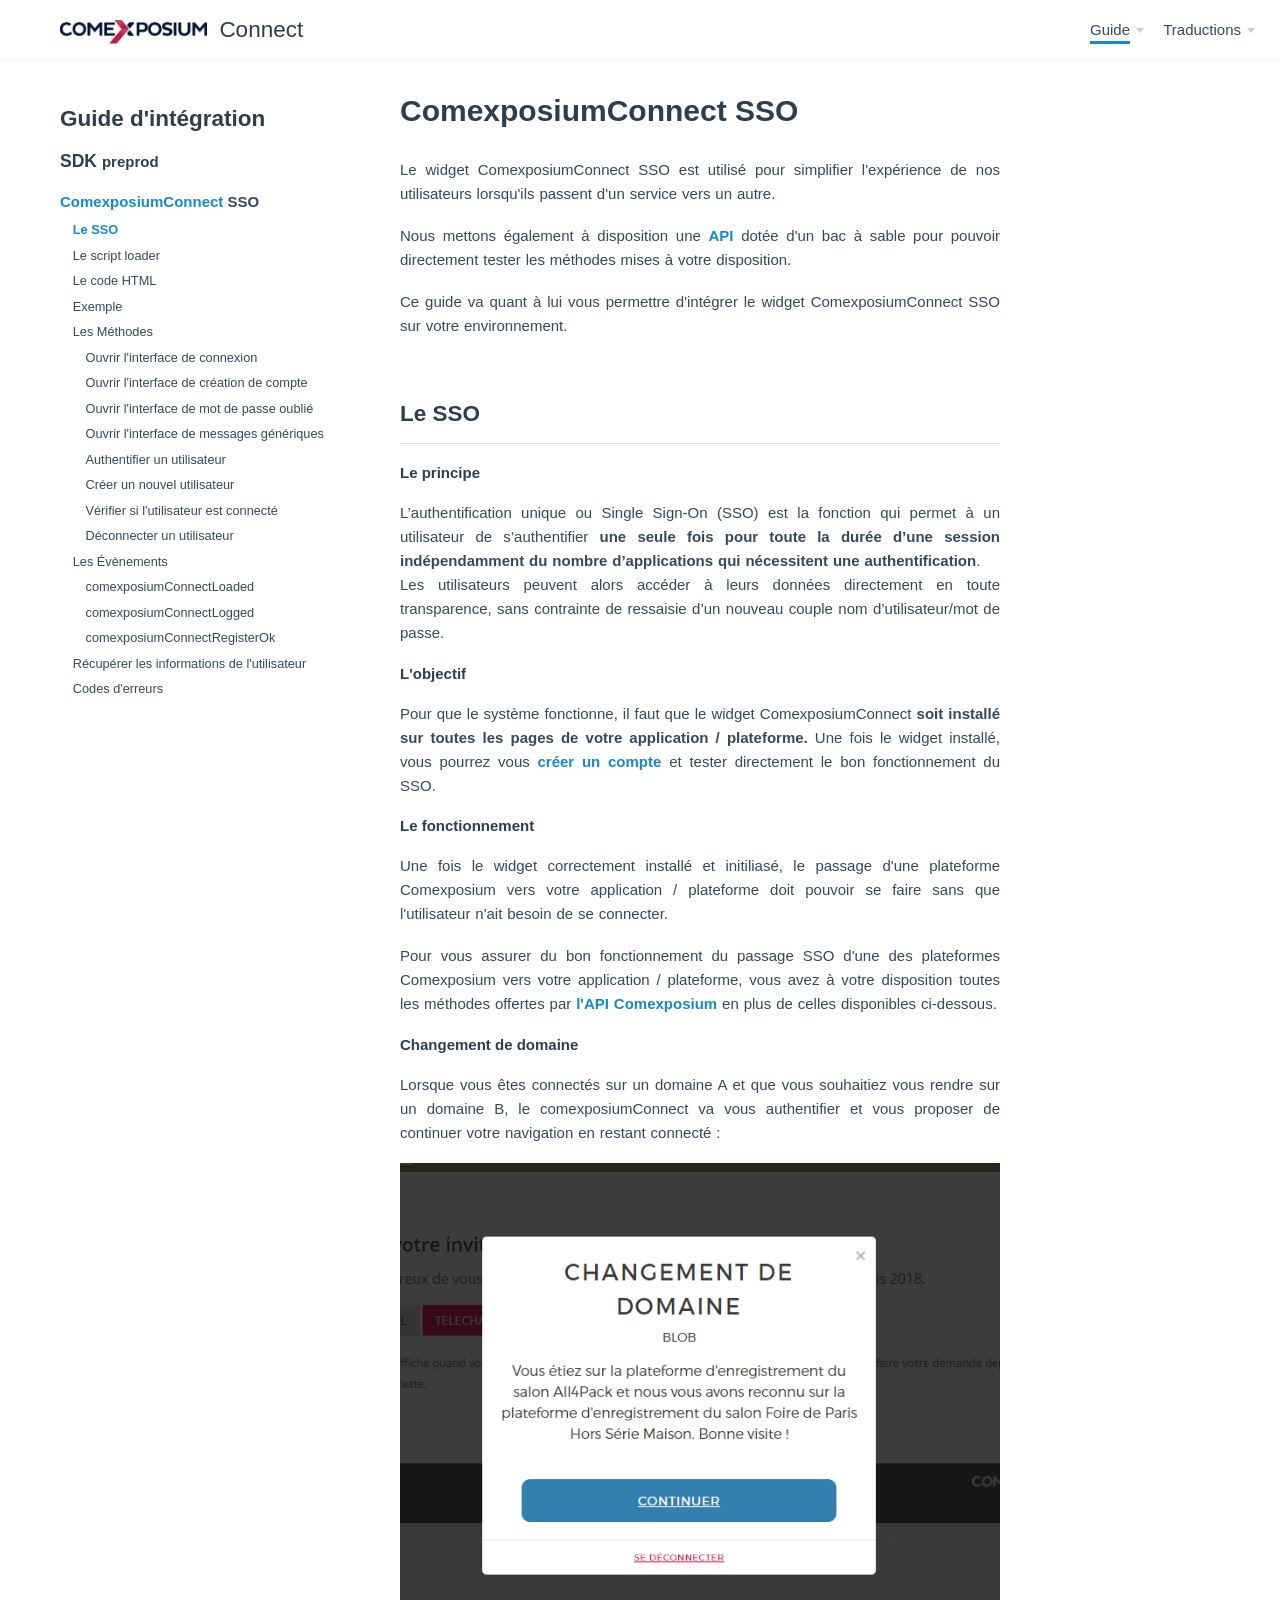
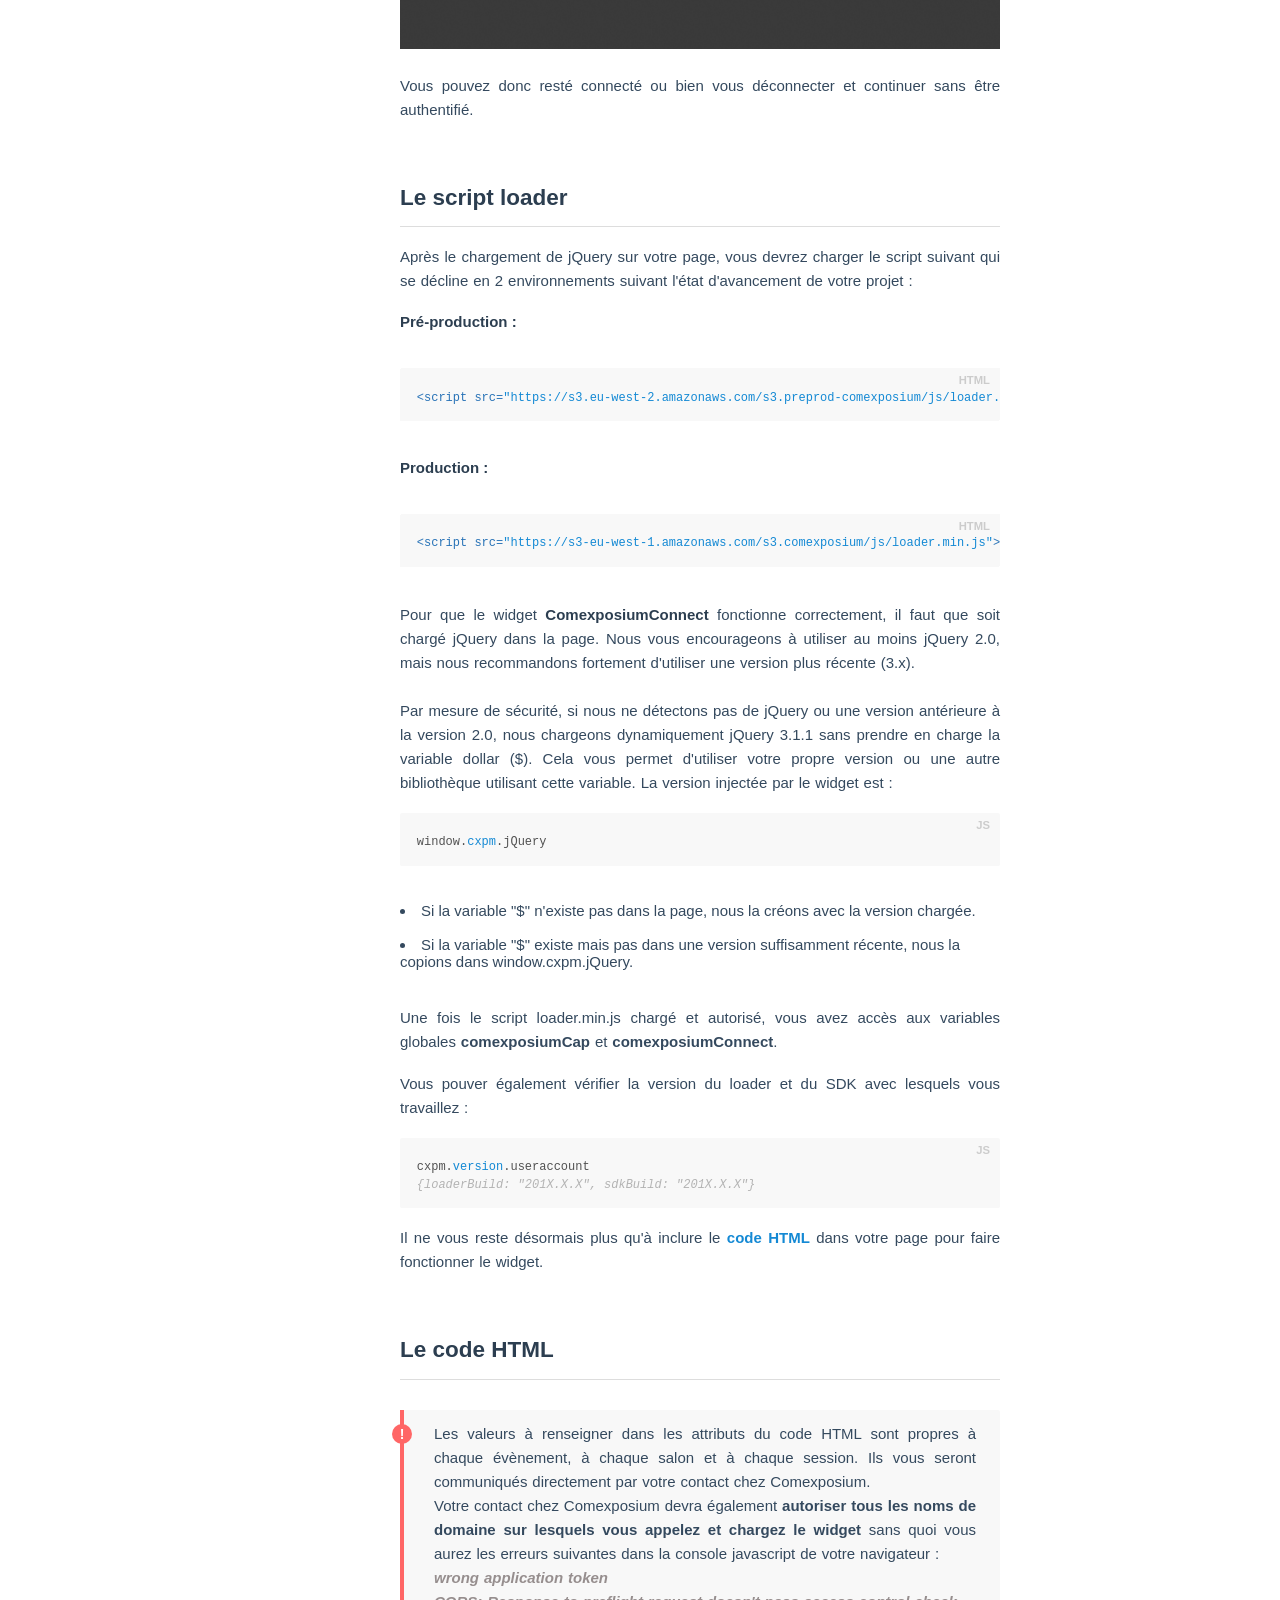
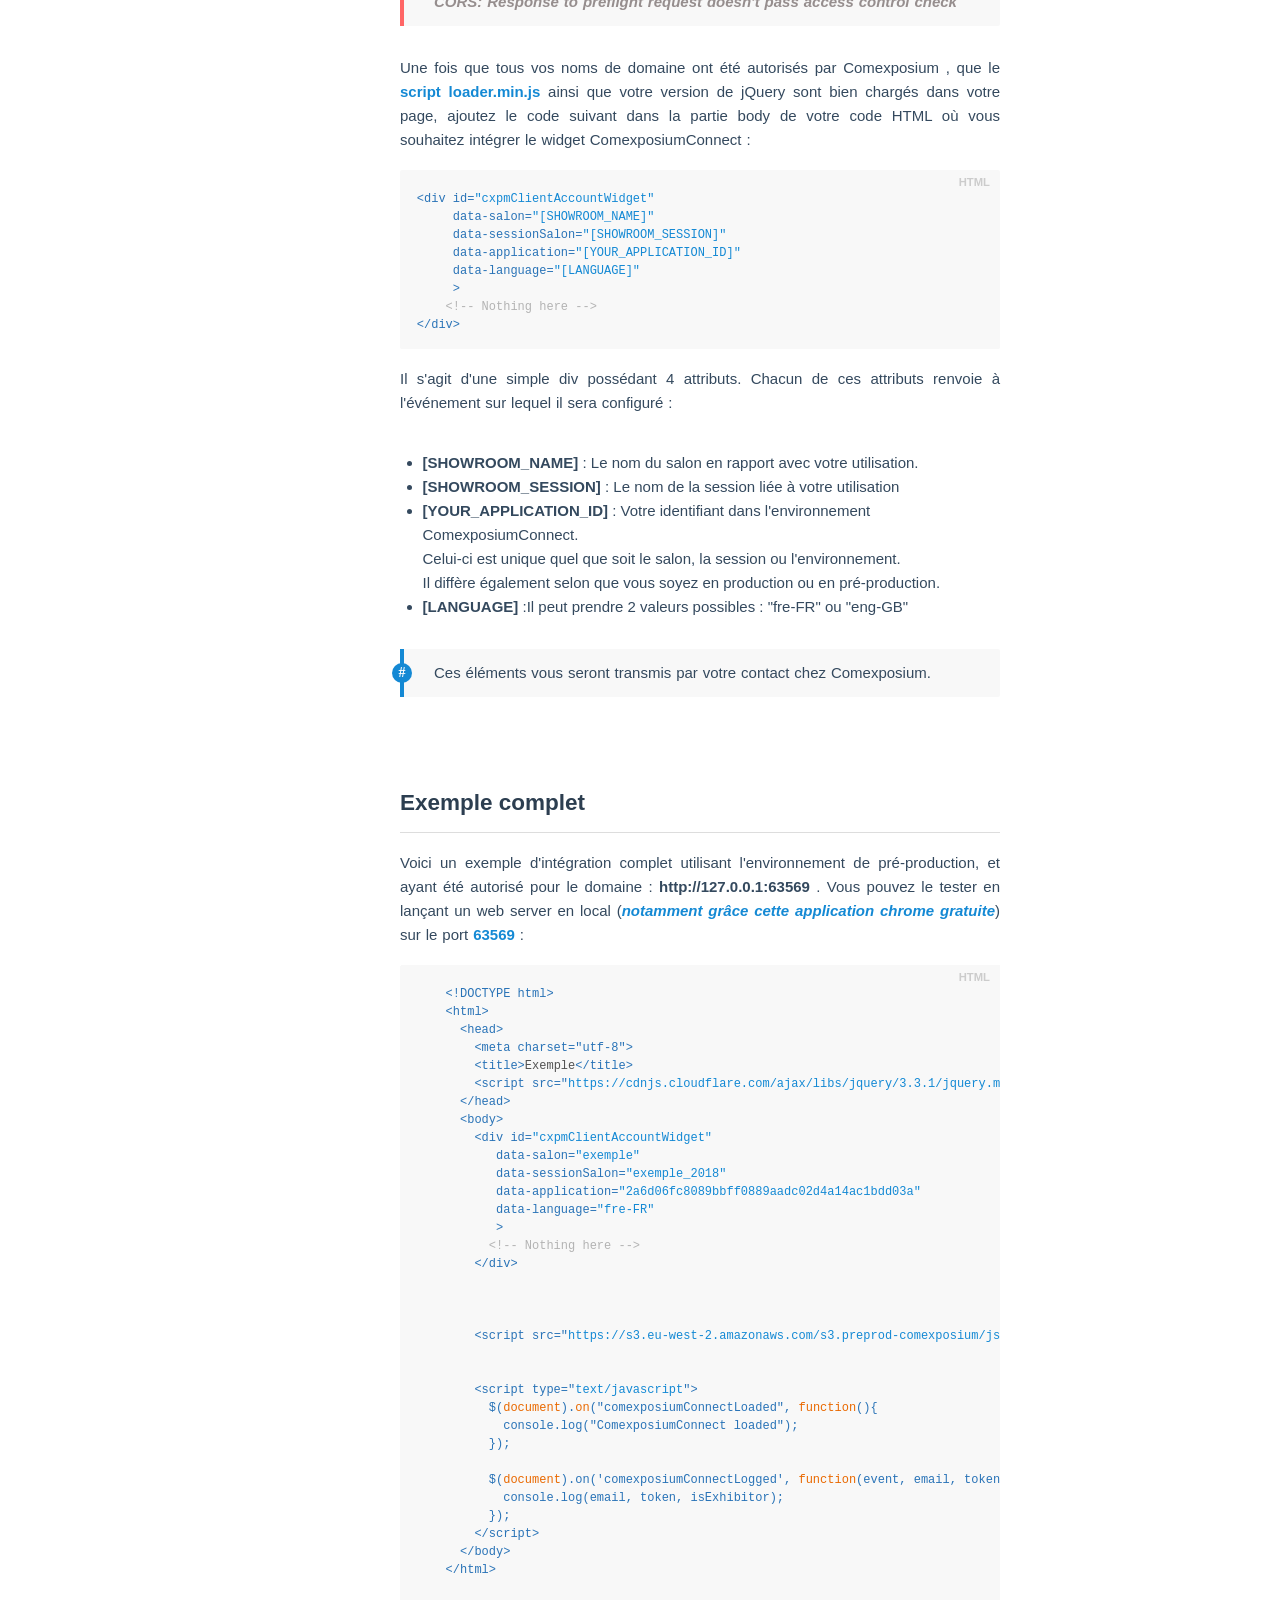
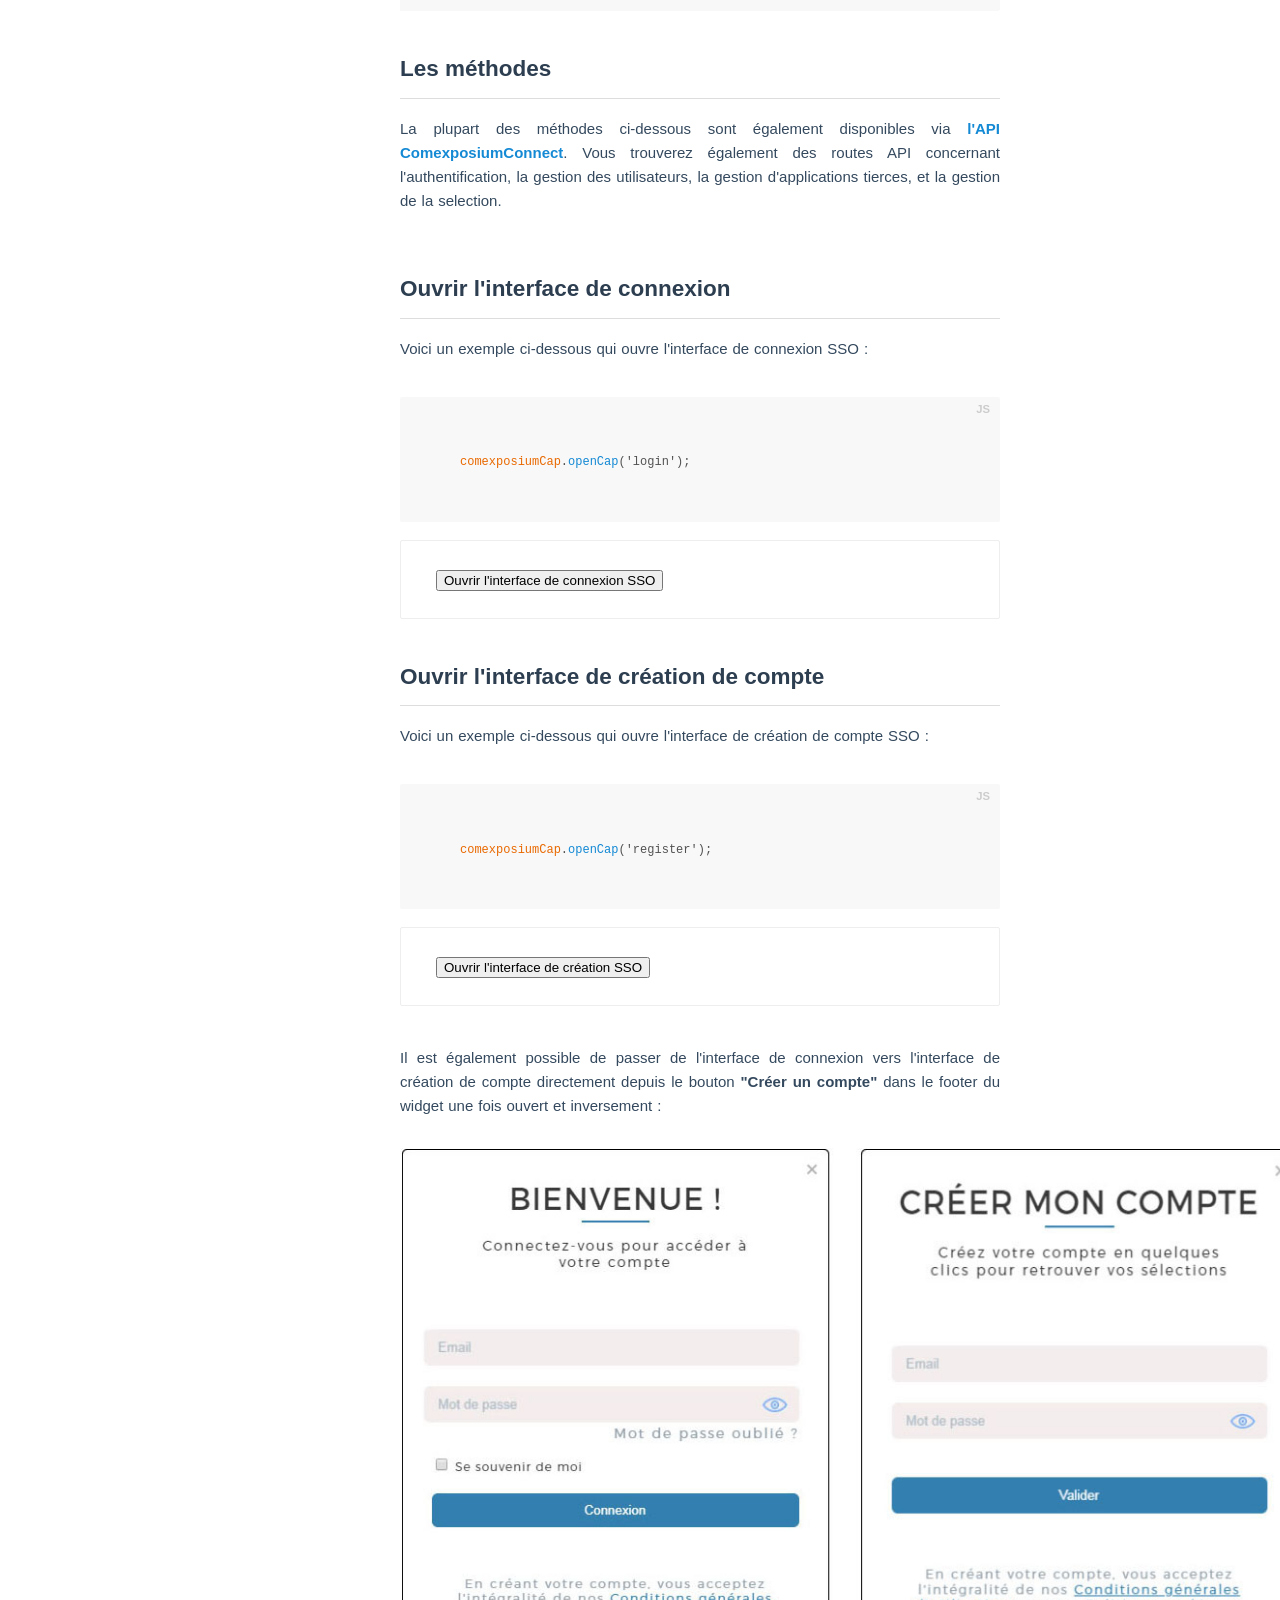
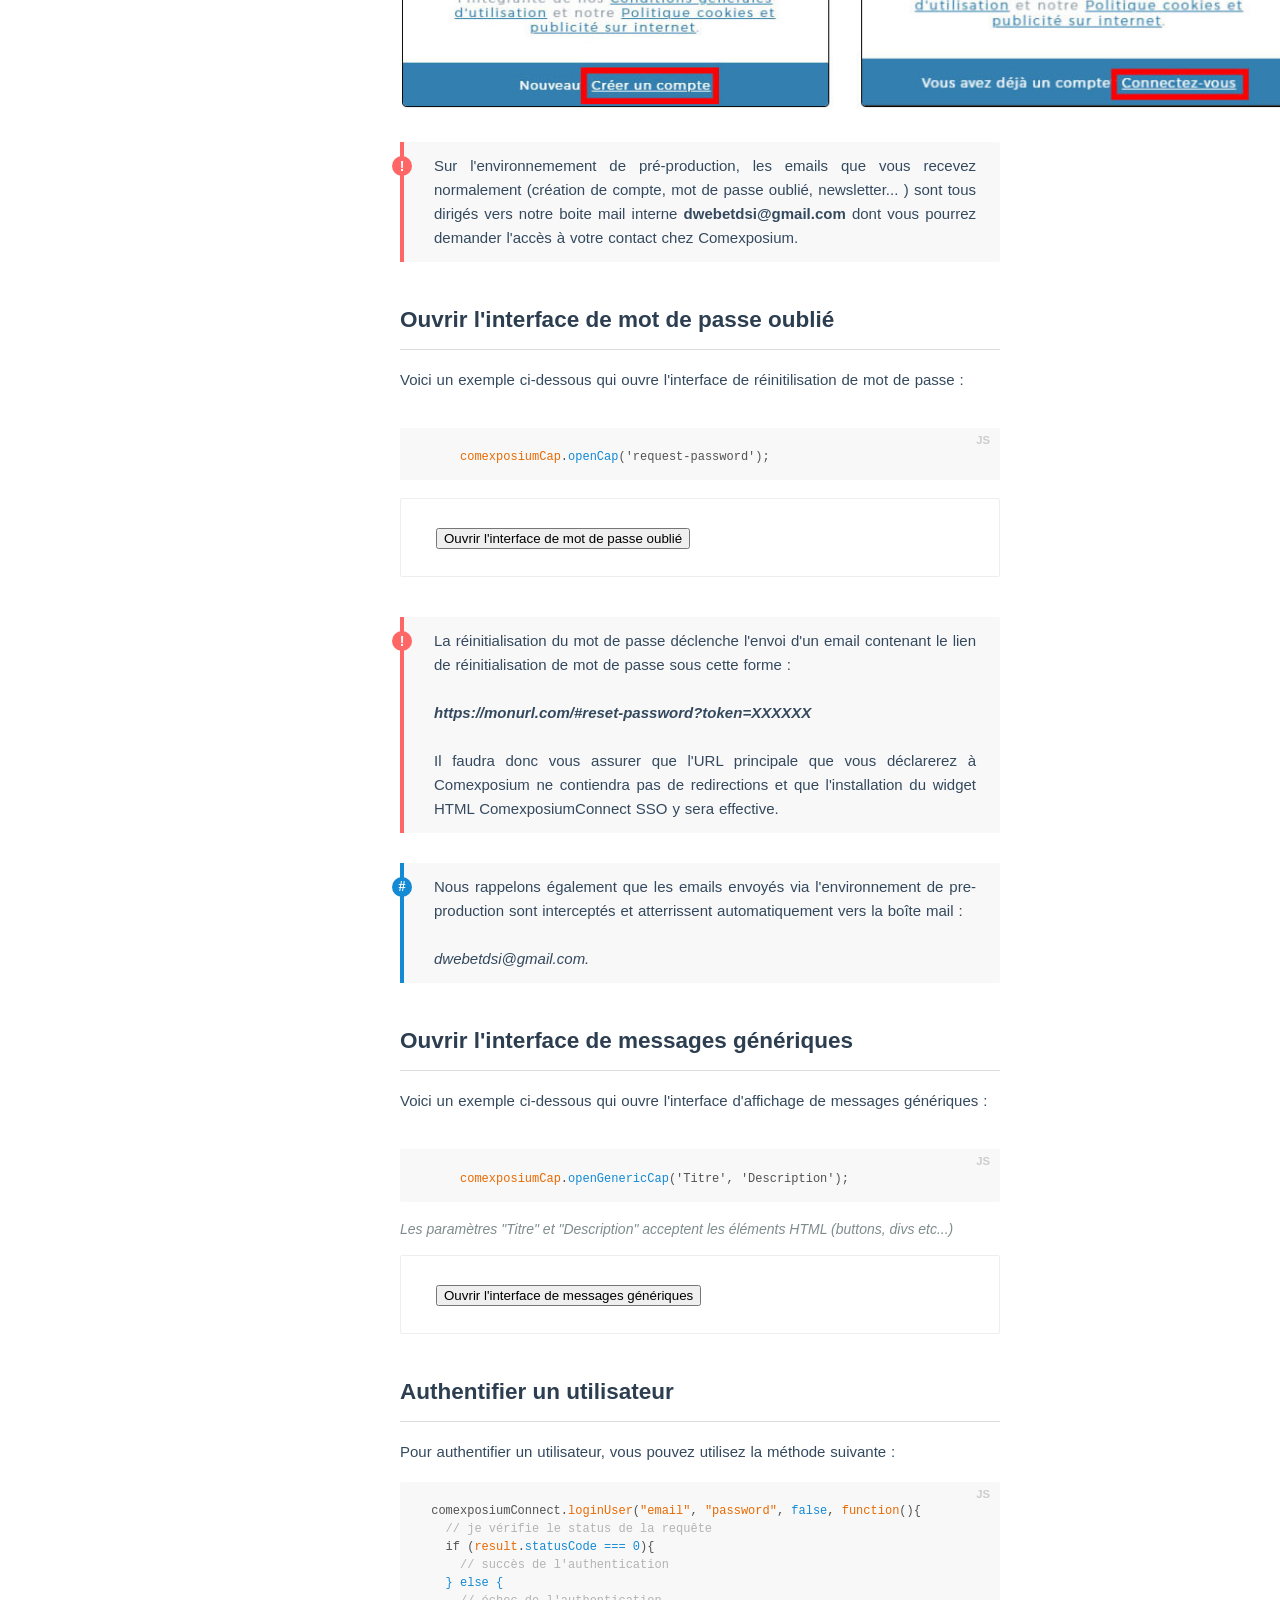
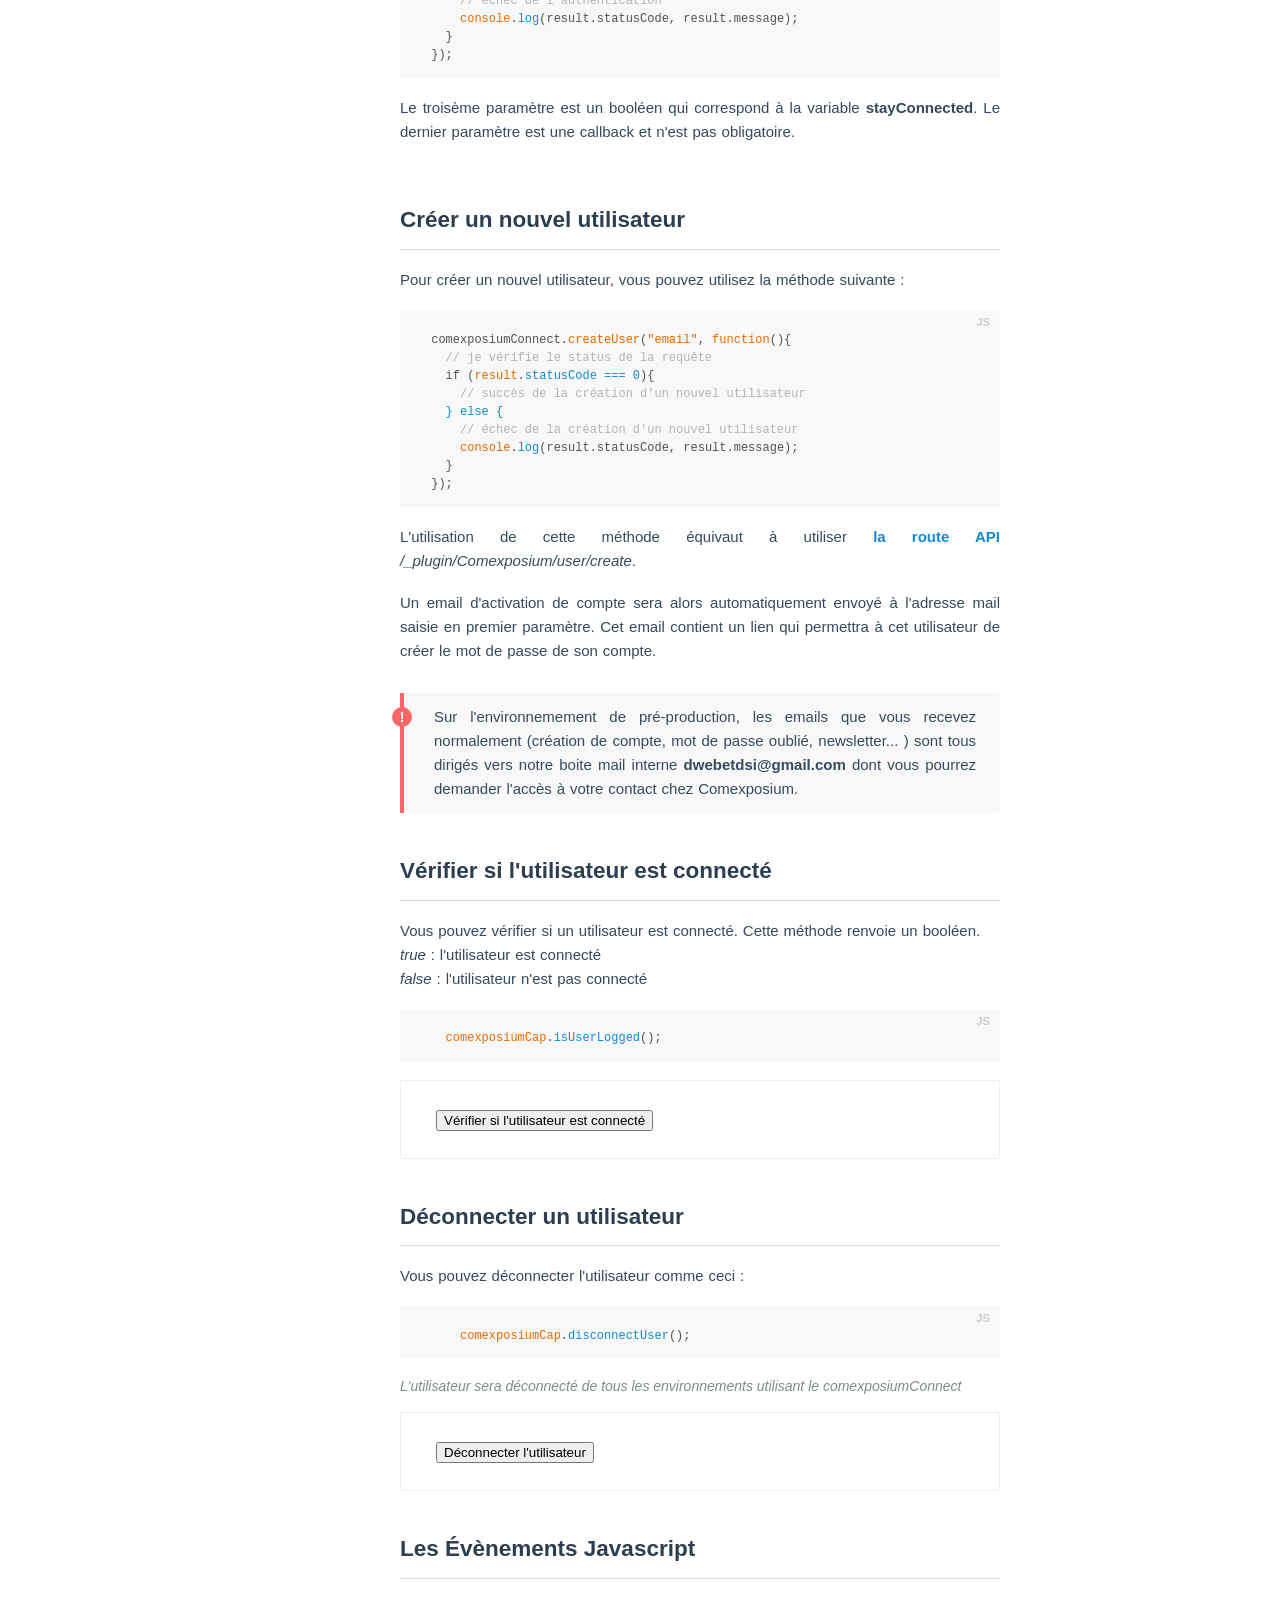
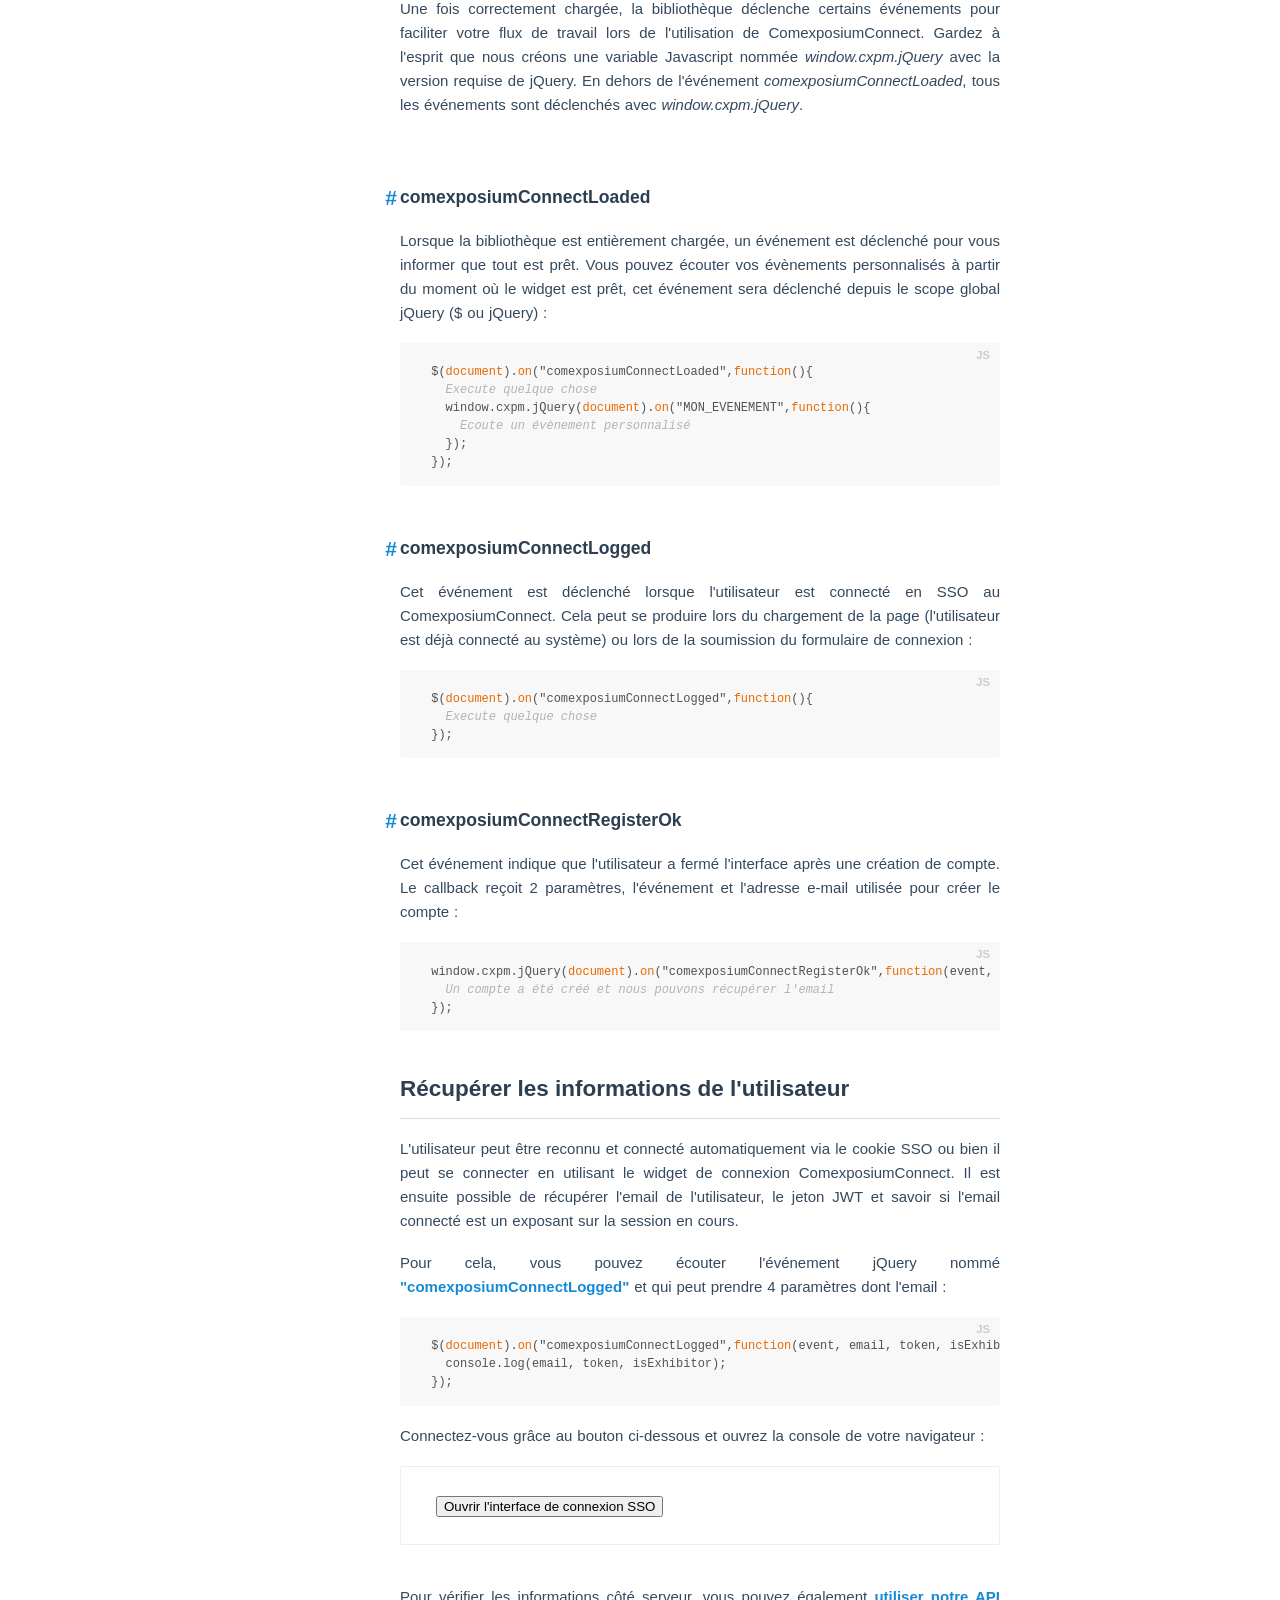
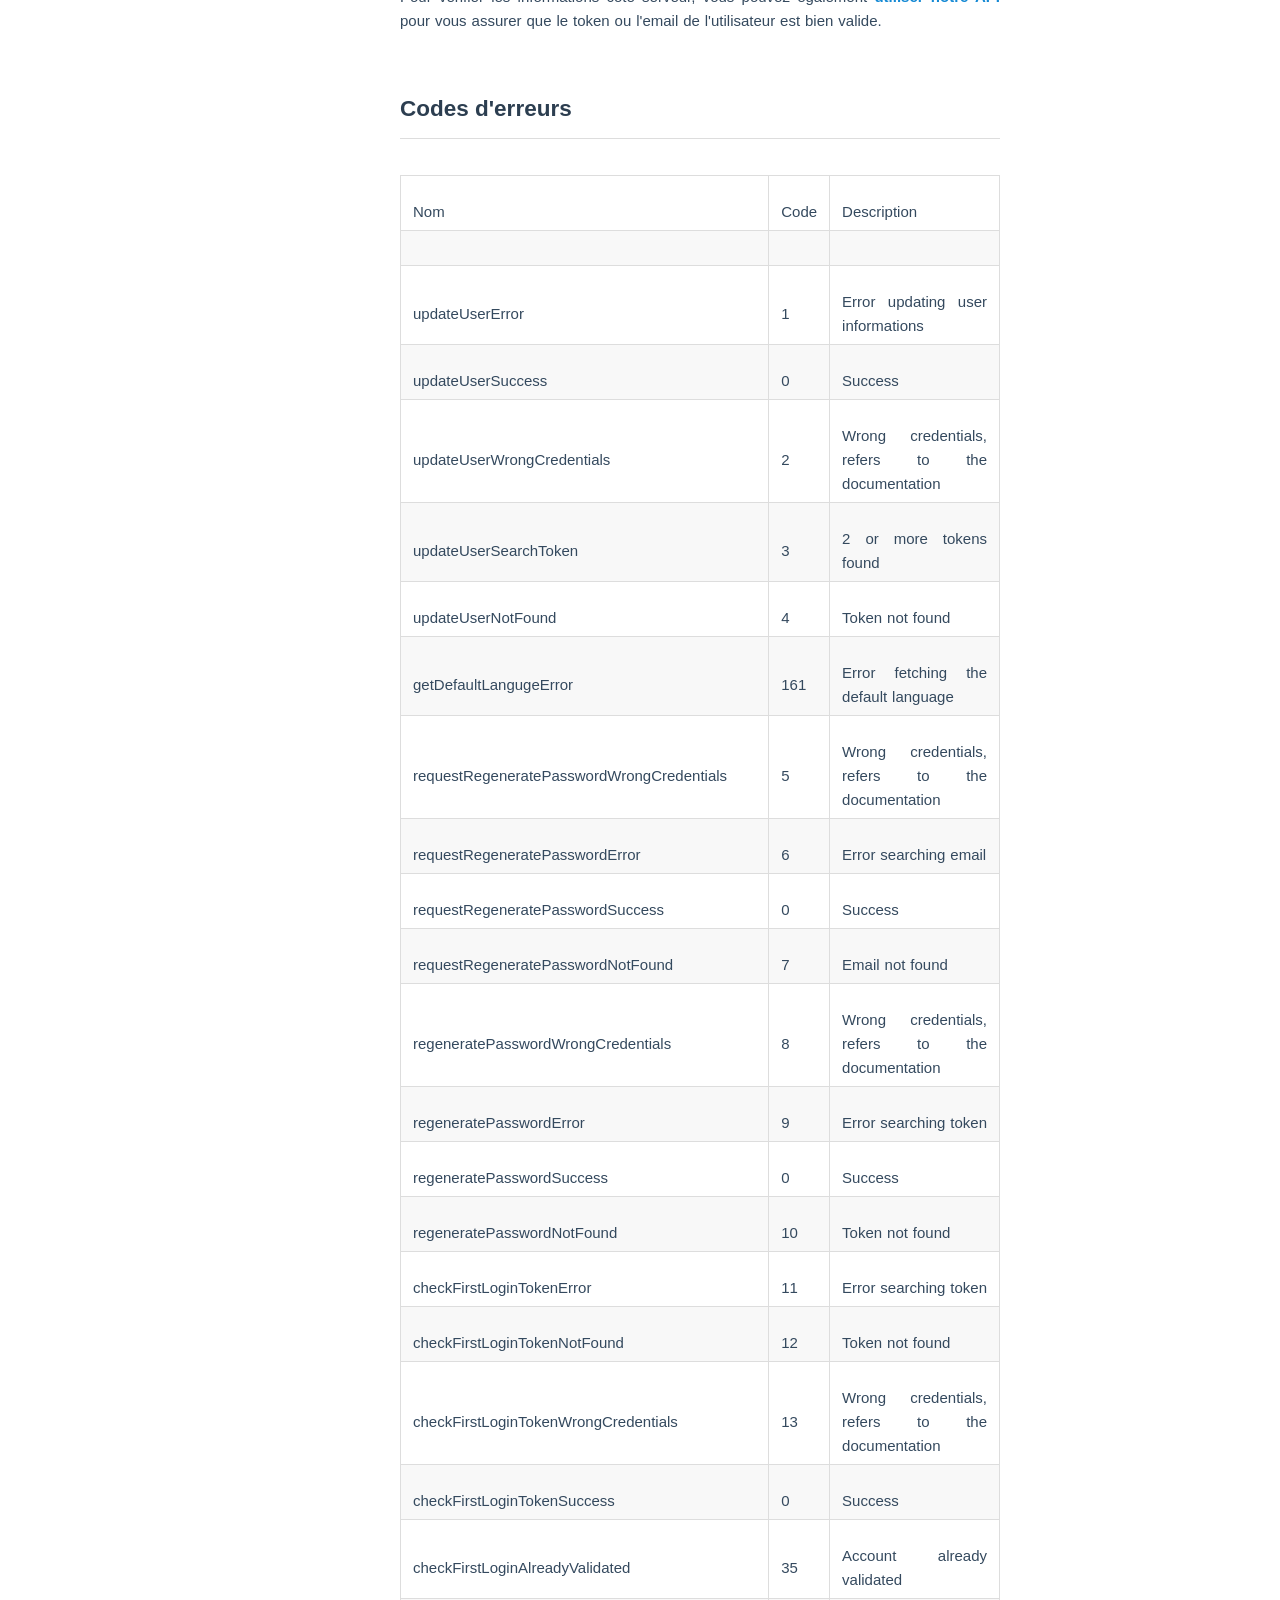
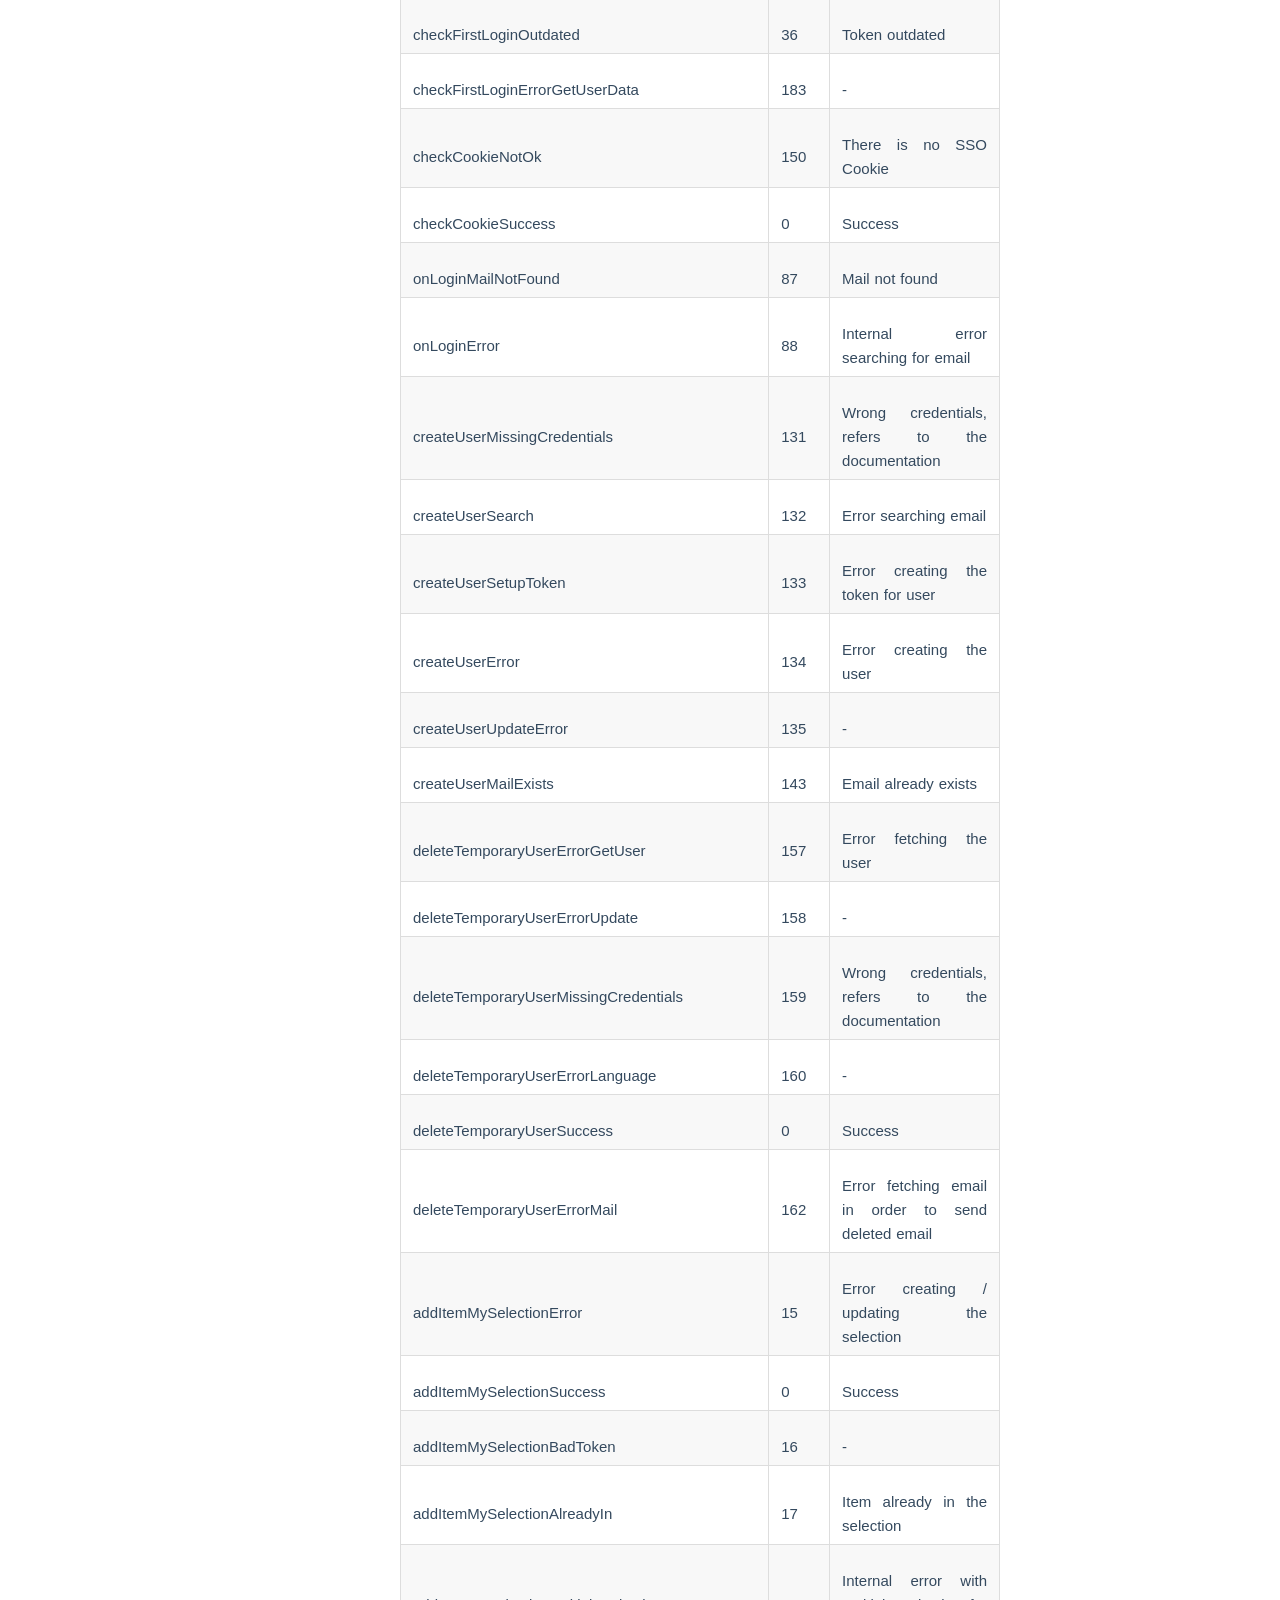
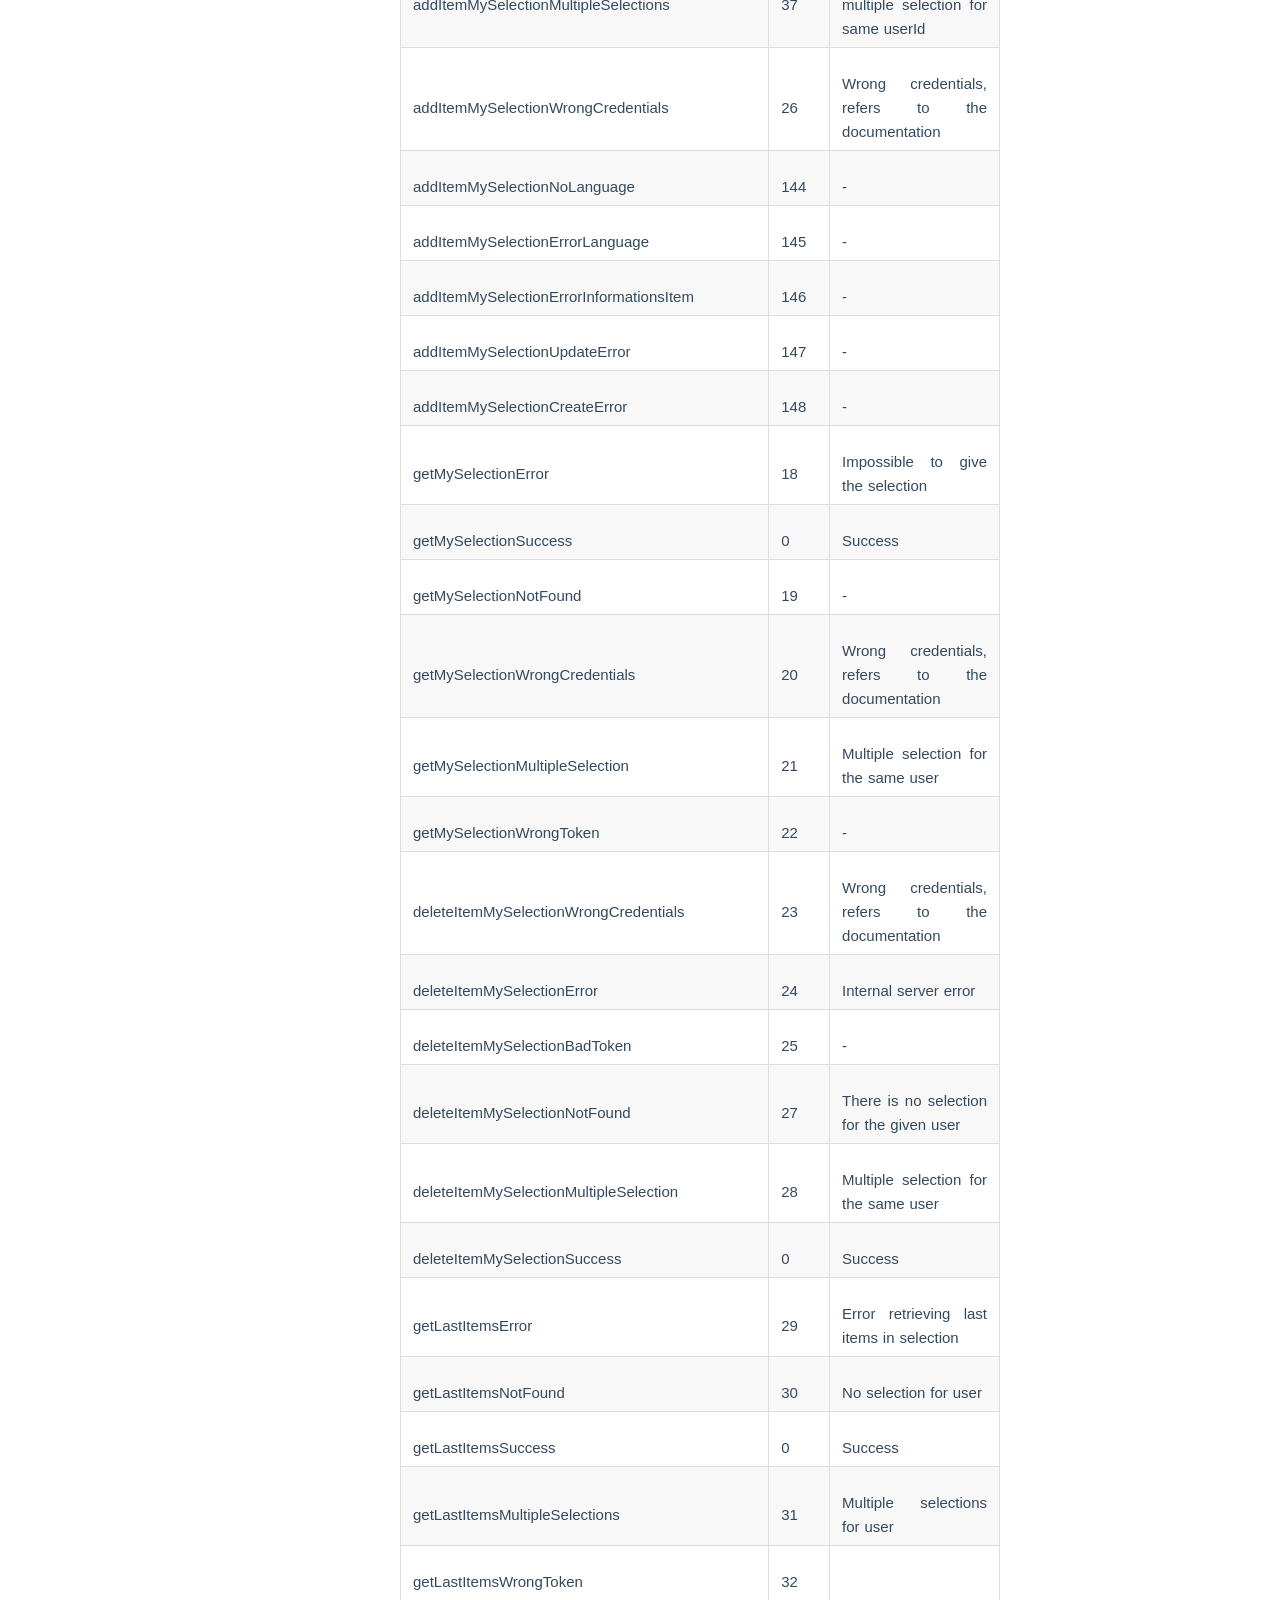
==== index.html @ 42d21abb "remove HTML comments" ====
<!DOCTYPE html>
<!-- saved from url=(0040)#index.html -->
<html lang="fr">
  <head>
    <meta http-equiv="Content-Type" content="text/html; charset=UTF-8">
    <style>.gitter-hidden{box-sizing:border-box;display:none}.gitter-icon{box-sizing:border-box;width:22px;height:22px;fill:currentColor}.gitter-chat-embed{box-sizing:border-box;z-index:100;position:fixed;top:0;left:60%;bottom:0;right:0;display:-webkit-box;display:-ms-flexbox;display:flex;-webkit-box-orient:horizontal;-webkit-box-direction:normal;-ms-flex-direction:row;flex-direction:row;background-color:#fff;border-left:1px solid #333;box-shadow:-12px 0 18px 0 rgba(50,50,50,.3);transition:-webkit-transform .3s cubic-bezier(.16,.22,.22,1.7);transition:transform .3s cubic-bezier(.16,.22,.22,1.7);transition:transform .3s cubic-bezier(.16,.22,.22,1.7),-webkit-transform .3s cubic-bezier(.16,.22,.22,1.7)}@context border-box{.gitter-chat-embed{box-sizing:border-box;background-color:#fff}}.gitter-chat-embed.is-collapsed:not(.is-loading){box-sizing:border-box;-webkit-transform:translateX(110%);transform:translateX(110%)}.gitter-chat-embed:after{box-sizing:border-box;content:"";z-index:-1;position:absolute;top:0;left:100%;bottom:0;right:-100%;background-color:#fff}@context border-box{.gitter-chat-embed:after{box-sizing:border-box;background-color:#fff}}@media(max-width:1150px){.gitter-chat-embed{box-sizing:border-box;left:45%}}@media(max-width:944px){.gitter-chat-embed{box-sizing:border-box;left:30%}}@media(max-width:600px){.gitter-chat-embed{box-sizing:border-box;left:15%}}@media(max-width:500px){.gitter-chat-embed{box-sizing:border-box;left:0;border-left:none}}.gitter-chat-embed>iframe{box-sizing:border-box;-webkit-box-flex:1;-ms-flex:1;flex:1;width:100%;height:100%;border:0}.gitter-chat-embed-loading-wrapper{box-sizing:border-box;position:absolute;top:0;left:0;bottom:0;right:0;display:none;-webkit-box-pack:center;-ms-flex-pack:center;justify-content:center;-webkit-box-align:center;-ms-flex-align:center;align-items:center}.is-loading .gitter-chat-embed-loading-wrapper{box-sizing:border-box;display:-webkit-box;display:-ms-flexbox;display:flex}.gitter-chat-embed-loading-indicator{box-sizing:border-box;opacity:.75;background-image:url([data-uri]);-webkit-animation:spin 2s infinite linear;animation:spin 2s infinite linear}@-webkit-keyframes spin{0%{box-sizing:border-box;-webkit-transform:rotate(0deg);transform:rotate(0deg)}to{box-sizing:border-box;-webkit-transform:rotate(359.9deg);transform:rotate(359.9deg)}}@keyframes spin{0%{box-sizing:border-box;-webkit-transform:rotate(0deg);transform:rotate(0deg)}to{box-sizing:border-box;-webkit-transform:rotate(359.9deg);transform:rotate(359.9deg)}}.gitter-chat-embed-action-bar{position:absolute;top:0;left:0;right:0;-webkit-box-pack:end;-ms-flex-pack:end;justify-content:flex-end;padding-bottom:.7em;background:linear-gradient(180deg,#fff 0,#fff 50%,hsla(0,0%,100%,0))}.gitter-chat-embed-action-bar,.gitter-chat-embed-action-bar-item{box-sizing:border-box;display:-webkit-box;display:-ms-flexbox;display:flex}.gitter-chat-embed-action-bar-item{-webkit-box-pack:center;-ms-flex-pack:center;justify-content:center;-webkit-box-align:center;-ms-flex-align:center;align-items:center;width:40px;height:40px;padding-left:0;padding-right:0;opacity:.65;background:none;background-position:50%;background-repeat:no-repeat;background-size:22px 22px;border:0;outline:none;cursor:pointer;cursor:hand;transition:all .2s ease}.gitter-chat-embed-action-bar-item:focus,.gitter-chat-embed-action-bar-item:hover{box-sizing:border-box;opacity:1}.gitter-chat-embed-action-bar-item:active{box-sizing:border-box;-webkit-filter:hue-rotate(80deg) saturate(150);filter:hue-rotate(80deg) saturate(150)}.gitter-chat-embed-action-bar-item-pop-out{box-sizing:border-box;margin-right:-4px;background-image:url([data-uri])}.gitter-chat-embed-action-bar-item-collapse-chat{box-sizing:border-box;background-image:url([data-uri])}.gitter-open-chat-button{z-index:100;position:fixed;bottom:0;right:10px;padding:1em 3em;background-color:#36bc98;border:0;border-top-left-radius:.5em;border-top-right-radius:.5em;font-family:sans-serif;font-size:12px;letter-spacing:1px;text-transform:uppercase;text-align:center;text-decoration:none;cursor:pointer;cursor:hand;transition:all .3s ease}.gitter-open-chat-button,.gitter-open-chat-button:visited{box-sizing:border-box;color:#fff}.gitter-open-chat-button:focus,.gitter-open-chat-button:hover{box-sizing:border-box;background-color:#3ea07f;color:#fff}.gitter-open-chat-button:focus{box-sizing:border-box;box-shadow:0 0 8px rgba(62,160,127,.6);outline:none}.gitter-open-chat-button:active{box-sizing:border-box;color:#eee}.gitter-open-chat-button.is-collapsed{box-sizing:border-box;-webkit-transform:translateY(120%);transform:translateY(120%)}</style>

    <title>Guide ComexposiumConnect</title>

    <meta name="description" content="Comexposium Connect - Guide">
    <meta name="viewport" content="width=device-width, initial-scale=1, maximum-scale=1, user-scalable=no">


    <link rel="icon" href="./cxpmconnect_files/icon144x144.png" type="image/png">

    <link href="./cxpmconnect_files/css" rel="stylesheet" type="application/octet-stream">
    <link href="./cxpmconnect_files/css(1)" rel="stylesheet" type="application/octet-stream">
    <link href="./cxpmconnect_files/font-awesome.min.css" rel="stylesheet" type="text/css">

    <!-- main page styles -->
    <link rel="stylesheet" href="./cxpmconnect_files/page.css">
    <script src="https://cdnjs.cloudflare.com/ajax/libs/jquery/3.3.1/jquery.min.js" charset="utf-8"></script>

  </head>

  <body class="docs" id="guide">
    <div id="mobile-bar">
      <a class="menu-button"></a>
      <a class="logo" href="/"></a>
    </div>
    <div id="header">
  <a id="logo" href="/">
    <img src="./cxpmconnect_files/logo.png">
    <span>Connect</span>
  </a>
  <ul id="nav">
    <li>
  <!-- <form id="search-form">
    <span class="algolia-autocomplete" style="position: relative; display: inline-block; direction: ltr;"><input type="text" id="search-query-nav" class="search-query st-default-search-input aa-input" autocomplete="off" spellcheck="false" role="combobox" aria-autocomplete="list" aria-expanded="false" aria-owns="algolia-autocomplete-listbox-0" dir="auto" style="position: relative; vertical-align: top;"><pre aria-hidden="true" style="position: absolute; visibility: hidden; white-space: pre; font-family: Arial; font-size: 13.3333px; font-style: normal; font-variant: normal; font-weight: 400; word-spacing: 0px; letter-spacing: normal; text-indent: 0px; text-rendering: auto; text-transform: none;"></pre><span class="aa-dropdown-menu" role="listbox" id="algolia-autocomplete-listbox-0" style="position: absolute; top: 100%; z-index: 100; display: none; left: 0px; right: auto;"><div class="aa-dataset-1"></div></span></span>
  </form> -->
</li>
<li class="nav-dropdown-container learn">
  <a class="nav-link current">Guide</a><span class="arrow"></span>
  <ul class="nav-dropdown">
    <li><ul>
      <li><a href="#guide" class="nav-link current">Guide</a></li>
      <li><a href="http://docs.comexposium-sso.com" target="_blank" class="nav-link">API</a></li>
    </ul></li>
  </ul>
</li>
<li class="nav-dropdown-container language">
  <a class="nav-link">Traductions</a><span class="arrow"></span>
  <ul class="nav-dropdown">
    <li><a href="/" class="nav-link current">Français</a></li>
    <li><a href="https://guide-en.comexposium-sso.com" class="nav-link">Anglais</a></li>
  </ul>
</li>
  </ul>
</div>


<div id="main" class="fix-sidebar">
  <div class="sidebar">
  <div class="sidebar-inner">
    <ul class="main-menu">
      <li class="nav-dropdown-container learn">
        <a class="nav-link current">Guide</a><span class="arrow"></span>
        <ul class="nav-dropdown">
          <li><ul>
            <li><a href="#" class="nav-link current">Guide</a></li>
            <li><a href="http://docs.comexposium-sso.com/" class="nav-link">API</a></li>
          </ul></li>
        </ul>
      </li>
    </ul>

    <div class="list">
      <h2>Guide d'intégration</h2>
      <ul class="menu-root">
        <li><h3>SDK <span class="versionGuide">preprod</span></h3></li>
        <a href="#intro" class="sidebar-link current" data-scroll="">ComexposiumConnect <span class="colorize" style="color: #34495e;">SSO</span></a>
        <ul class="menu-sub">
          <li><a class="section-link active" data-scroll="" href="#sso">Le SSO</a></li>
          <li><a class="section-link" data-scroll="" href="#script-loader">Le script loader</a></li>
          <li><a class="section-link" data-scroll="" href="#code-html">Le code HTML</a></li>
          <li><a class="section-link" data-scroll="" href="#Exemple">Exemple</a></li>
          <li><a class="section-link" data-scroll="" href="#Methodes">Les Méthodes</a></li>
          <ul>
            <li><a class="section-link" data-scroll="" href="#Ouvrir-interface-connexion-sso">Ouvrir l'interface de connexion</a></li>
            <li><a class="section-link" data-scroll="" href="#Ouvrir-interface-creation-sso">Ouvrir l'interface de création de compte</a></li>
            <li><a class="section-link" data-scroll="" href="#Ouvrir-interface-mot-de-passe">Ouvrir l'interface de mot de passe oublié</a></li>
            <li><a class="section-link" data-scroll="" href="#Ouvrir-interface-generic">Ouvrir l'interface de messages génériques</a></li>
            <li><a class="section-link" data-scroll="" href="#Authentifier-utilisateur">Authentifier un utilisateur</a></li>
            <li><a class="section-link" data-scroll="" href="#Creer-nouvel-utilisateur">Créer un nouvel utilisateur</a></li>
            <li><a class="section-link" data-scroll="" href="#Verifier-connexion">Vérifier si l'utilisateur est connecté</a></li>
            <li><a class="section-link" data-scroll="" href="#Deconnecter-utilisateur">Déconnecter un utilisateur</a></li>
          </ul>
          <li><a class="section-link" data-scroll="" href="#Evenements">Les Évènements</a></li>
          <ul>
            <li><a class="section-link" data-scroll="" href="#Widget-charge">comexposiumConnectLoaded</a></li>
            <li><a class="section-link" data-scroll="" href="#Utilisateur-connecte">comexposiumConnectLogged</a></li>
            <li><a class="section-link" data-scroll="" href="#Utilisateur-cree">comexposiumConnectRegisterOk</a></li>
          </ul>
          <li><a class="section-link" data-scroll="" href="#Recuperation-email">Récupérer les informations de l'utilisateur</a></li>
          <li><a class="section-link" data-scroll="" href="#Erreurs">Codes d'erreurs</a></li>
    </ul>
</ul>

    </div>
  </div>
</div>


<div class="content guide with-sidebar index-guide">

<h1 id="intro" data-scroll="" class="headerlink">ComexposiumConnect SSO</h1>

    <p>Le widget ComexposiumConnect SSO est utilisé pour simplifier l'expérience de nos utilisateurs lorsqu'ils passent d'un service vers un autre.</p>

    <p>Nous mettons également à disposition une <a href="http://docs.comexposium-sso.com/" target="_blank">API</a> dotée d'un bac à sable pour pouvoir directement tester les méthodes mises à votre disposition.</p>

    <p>Ce guide va quant à lui vous permettre d'intégrer le widget ComexposiumConnect SSO sur votre environnement.</p>

<h2 id="sso"><a href="#sso" class="headerlink" title="Sso" data-scroll="">Le SSO</a></h2>

  <h4>Le principe</h4>

  <p>L’authentification unique ou Single Sign-On (SSO) est la fonction qui permet à un utilisateur de s’authentifier
  <b>une seule fois pour toute la durée d’une session indépendamment du nombre d’applications qui nécessitent une authentification</b>.<br />
  Les utilisateurs peuvent alors accéder à leurs données directement en toute transparence, sans contrainte de ressaisie d’un nouveau couple nom d’utilisateur/mot de passe.</p>

  <h4>L'objectif</h4>

  <p>Pour que le système fonctionne, il faut que le widget ComexposiumConnect <b>soit installé sur toutes les pages de votre application / plateforme.</b>
     Une fois le widget installé, vous pourrez vous <a data-scroll="" href="#Ouvrir-interface-creation-sso">créer un compte</a> et tester directement le bon fonctionnement du SSO.
  </p>

  <h4>Le fonctionnement</h4>

  <p>Une fois le widget correctement installé et initiliasé, le passage d'une plateforme Comexposium vers votre application / plateforme doit pouvoir se faire sans que l'utilisateur n'ait besoin de se connecter.</p>
  <p>Pour vous assurer du bon fonctionnement du passage SSO d'une des plateformes Comexposium vers votre application / plateforme, vous avez à votre disposition toutes les méthodes offertes par <a target="_blank" href="http://docs.comexposium-sso.com/">l'API Comexposium</a> en plus de celles disponibles ci-dessous.</p>

  <h4>Changement de domaine</h4>

  <p>Lorsque vous êtes connectés sur un domaine A et que vous souhaitiez vous rendre sur un domaine B, le comexposiumConnect va vous authentifier et vous proposer de continuer votre navigation en restant connecté :</p>
  <p>
    <img src="./cxpmconnect_files/switch_domain.png" alt="switch domain">
  </p>
  <p>Vous pouvez donc resté connecté ou bien vous déconnecter et continuer sans être authentifié.</p>

<h2 id="script-loader"><a href="#script-loader" class="headerlink" title="Script Loader" data-scroll="">Le script loader</a></h2>

<p>Après le chargement de jQuery sur votre page, vous devrez charger le script suivant qui se décline en 2 environnements suivant l'état d'avancement de votre projet :</p>

<h4>Pré-production :</h4>

<p>
  <figure class="highlight html"><table><tbody><tr><td class="code"><pre><span class="line"><span class="tag">&lt;<span class="name">script</span> <span class="attr">src</span>=<span class="string">"https://s3.eu-west-2.amazonaws.com/s3.preprod-comexposium/js/loader.min.js"</span>&gt;</span></span><span class="line"><span class="tag">&lt;/<span class="name">script</span>&gt;</span></span><br></pre></td></tr></tbody></table></figure>
</p>

<h4>Production :</h4>

<p>
  <figure class="highlight html"><table><tbody><tr><td class="code"><pre><span class="line"><span class="tag">&lt;<span class="name">script</span> <span class="attr">src</span>=<span class="string">"https://s3-eu-west-1.amazonaws.com/s3.comexposium/js/loader.min.js"</span>&gt;</span></span><span class="line"><span class="tag">&lt;/<span class="name">script</span>&gt;</span></span><br></pre></td></tr></tbody></table></figure>
</p>

    <p>Pour que le widget <strong>ComexposiumConnect</strong> fonctionne correctement, il faut que soit chargé jQuery dans la page. Nous vous encourageons à utiliser au moins jQuery 2.0, mais nous recommandons fortement d'utiliser une version plus récente (3.x). <br />
       <br />Par mesure de sécurité, si nous ne détectons pas de jQuery ou une version antérieure à la version 2.0, nous chargeons dynamiquement jQuery 3.1.1 sans prendre en charge la variable dollar ($). Cela vous permet d'utiliser votre propre version ou une autre bibliothèque utilisant cette variable.
La version injectée par le widget est :<br />
<figure class="highlight js"><table>
  <tbody><tr><td class="code">
    <pre><span class="line"><span class="name">window.</span><span class="string">cxpm</span><span class="name">.jQuery</span></span></pre></td></tr></tbody></table>
</figure></p>
<p>
<li>Si la variable "$" n'existe pas dans la page, nous la créons avec la version chargée.</li><br />
<li>Si la variable "$" existe mais pas dans une version suffisamment récente, nous la copions dans window.cxpm.jQuery.</li>
</p>

<p>Une fois le script loader.min.js chargé et autorisé, vous avez accès aux variables globales <b>comexposiumCap</b> et <b>comexposiumConnect</b>.</p>

<p>Vous pouver également vérifier la version du loader et du SDK avec lesquels vous travaillez :</p>

<figure class="highlight js"><table>
  <tbody><tr><td class="code">
    <pre><span class="line"><span class="name">cxpm.</span><span class="string">version</span><span class="name">.useraccount</span></span><br /><span class="comment"><i>{loaderBuild: "201X.X.X", sdkBuild: "201X.X.X"}</i></span></pre></td></tr></tbody></table>
</figure>

<p>Il ne vous reste désormais plus qu'à inclure le <a href="#code-html" data-scroll="">code HTML</a> dans votre page pour faire fonctionner le widget.</p>


<h2 id="code-html"><a href="#code-html" class="headerlink" title="Code-HTML" data-scroll="">Le code HTML</a></h2>
<p class="tip">
Les valeurs à renseigner dans les attributs du code HTML sont propres à chaque évènement, à chaque salon et à chaque session. Ils vous seront communiqués directement par votre contact chez Comexposium. <br />
Votre contact chez Comexposium devra également <b>autoriser tous les noms de domaine sur lesquels vous appelez et chargez le widget</b> sans quoi vous aurez les erreurs suivantes dans la console javascript de votre navigateur :<br />
<i><b style="color:#968e8e;">wrong application token</b></i><br />
<i><b style="color:#968e8e;">CORS: Response to preflight request doesn't pass access control check</b></i>
</p>
<p>Une fois que tous vos noms de domaine ont été autorisés par Comexposium , que le <a href="#script-loader" data-scroll="">script loader.min.js</a> ainsi que votre version de jQuery sont bien chargés dans votre page, ajoutez le code suivant dans la partie body de votre code HTML où vous souhaitez intégrer le widget ComexposiumConnect :</p>
<figure class="highlight html">
  <table><tbody><tr><td class="code"><pre><span class="line"><span class="tag">&lt;<span class="name">div</span> <span class="attr">id</span>=<span class="string">"cxpmClientAccountWidget"</span> <br />     <span class="attr">data-salon</span>=<span class="string">"[SHOWROOM_NAME]"</span>
     <span class="attr">data-sessionSalon</span>=<span class="string">"[SHOWROOM_SESSION]"</span> <br />     <span class="attr">data-application</span>=<span class="string">"[YOUR_APPLICATION_ID]"</span>
     <span class="attr">data-language</span>=<span class="string">"[LANGUAGE]"</span>
     &gt;</span><span class="undefined"></span>
    <span class="comment">&lt;!-- Nothing here --&gt;</span>
<span class="tag">&lt;/<span class="name">div</span>&gt;</span></span><br></pre></td></tr></tbody></table></figure>
<p>Il s'agit d'une simple div possédant 4 attributs. Chacun de ces attributs renvoie à l'événement sur lequel il sera configuré :</p>
<p>
  <ul>
    <li><b>[SHOWROOM_NAME]</b> : Le nom du salon en rapport avec votre utilisation.</li>
    <li><b>[SHOWROOM_SESSION]</b> : Le nom de la session liée à votre utilisation</li>
    <li><b>[YOUR_APPLICATION_ID]</b> : Votre identifiant dans l'environnement ComexposiumConnect.<br /> Celui-ci est unique quel que soit le salon, la session ou l'environnement.<br /> Il diffère également selon que vous soyez en production ou en pré-production.</li>
    <li><b>[LANGUAGE]</b> :Il peut prendre 2 valeurs possibles : "fre-FR" ou "eng-GB"</li>
  </ul>

  <p class="success">Ces éléments vous seront transmis par votre contact chez Comexposium.</p>

</p>

<h2 id="Exemple"><a href="#Exemple" class="headerlink" title="Exemple" data-scroll="">Exemple complet</a></h2>
<p>Voici un exemple d'intégration complet utilisant l'environnement de pré-production, et ayant été autorisé pour le domaine : <b>http://127.0.0.1:63569</b></a>
. Vous pouvez le tester en lançant un web server en local (<a href="https://chrome.google.com/webstore/detail/web-server-for-chrome/ofhbbkphhbklhfoeikjpcbhemlocgigb" target="_blank"><i>notamment grâce cette application chrome gratuite</i></a>) sur le port <a href="http://127.0.0.1:63569" target="_blank">63569</a> : </p>

<figure class="highlight html">
  <table><tbody><tr><td class="code"><pre>
    <span class="tag">&lt;!DOCTYPE html&gt;</span>
    <span class="tag">&lt;html&gt;</span>
      <span class="tag">&lt;head&gt;</span>
        <span class="tag">&lt;meta charset="utf-8"&gt;</span>
        <span class="tag">&lt;title&gt;</span>Exemple<span class="tag">&lt;/title&gt;</span>
        <span class="tag">&lt;script <span class="attr">src</span>="<span class="string">https://cdnjs.cloudflare.com/ajax/libs/jquery/3.3.1/jquery.min.js</span>" <span class="attr">charset</span>="<span class="string">utf-8</span>"&gt;<span class="tag"><span class="tag">&lt;/script&gt;</span>
      <span class="tag">&lt;/head&gt;</span>
      <span class="tag">&lt;body&gt;</span>
        <span class="line"><span class="tag">&lt;<span class="name">div</span> <span class="attr">id</span>=<span class="string">"cxpmClientAccountWidget"</span>
           <span class="attr">data-salon</span>=<span class="string">"exemple"</span>
           <span class="attr">data-sessionSalon</span>=<span class="string">"exemple_2018"</span>
           <span class="attr">data-application</span>=<span class="string">"2a6d06fc8089bbff0889aadc02d4a14ac1bdd03a"</span>
           <span class="attr">data-language</span>=<span class="string">"fre-FR"</span>
           &gt;</span><span class="undefined"></span>
          <span class="comment">&lt;!-- Nothing here --&gt;</span>
        <span class="tag">&lt;/<span class="name">div</span>&gt;</span></span><br>


        <span class="tag">&lt;script <span class="attr">src</span>="<span class="string">https://s3.eu-west-2.amazonaws.com/s3.preprod-comexposium/js/loader.min.js</span>"&gt;</span><span class="tag">&lt;/script&gt;</span>


        <span class="tag">&lt;script <span class="attr">type</span>="<span class="string">text/javascript</span>"&gt;</span>
          <span class="line">$(<span class="keyword">document</span>).<span class="keyword">on</span>("comexposiumConnectLoaded", <span class="keyword">function</span>(){
            <span class="line">console.log("ComexposiumConnect loaded");</span>
          <span class="line">});</span><br />
          <span class="line">$(<span class="keyword">document</span>).on('comexposiumConnectLogged', <span class="keyword">function</span>(event, email, token, isExhibitor) {</span>
            <span class="line">console.log(email, token, isExhibitor);</span>
          <span class="line">});</span>
        <span class="tag">&lt;/script&gt;</span>
      <span class="tag">&lt;/body&gt;</span>
    <span class="tag">&lt;/html&gt;</span>
  </pre></td></tr></tbody></table></figure>

<h2 id="Methodes"><a href="#Methodes" class="headerlink" title="Methodes" data-scroll="">Les méthodes</a></h2>

<p>La plupart des méthodes ci-dessous sont également disponibles via <a href="http://docs.comexposium-sso.com/" target="_blank">l'API ComexposiumConnect</a>.
  Vous trouverez également des routes API concernant l'authentification, la gestion des utilisateurs, la gestion d'applications tierces, et la gestion de la selection.
</p>

<h2 id="Ouvrir-interface-connexion-sso"><a href="#Ouvrir-interface-connexion-sso" class="headerlink" title="Ouvrir-interface-connexion-sso" data-scroll="">Ouvrir l'interface de connexion</a></h2>
<p>Voici un exemple ci-dessous qui ouvre l'interface de connexion SSO :</p>
</p>
<figure class="highlight js"><table><tbody><tr><td class="code"><pre>
  <!-- <span class="line">$(<span class="keyword">document</span>).ready(<span class="keyword">function</span>(){</span> -->
    <!-- <span class="line">$("<span class="string">#buttonLoginSSO</span>").click(<span class="keyword">function</span>(){</span> -->
      <span class="line"><span class="keyword">comexposiumCap</span>.<span class="string">openCap</span>('login');</span>
    <!-- <span class="line">});</span> -->
  <!-- <span class="line">});</span> -->
</pre></td></tr></tbody></table></figure>

<div class="demo">
  <button id="openCap2">Ouvrir l'interface de connexion SSO</button>
</div>

<h2 id="Ouvrir-interface-creation-sso"><a href="#Ouvrir-interface-creation-sso" class="headerlink" title="Ouvrir-interface-creation-sso" data-scroll="">Ouvrir l'interface de création de compte</a></h2>
<p>Voici un exemple ci-dessous qui ouvre l'interface de création de compte SSO :</p>
</p>
<figure class="highlight js"><table><tbody><tr><td class="code"><pre>
  <!-- <span class="line">$(<span class="keyword">document</span>).ready(<span class="keyword">function</span>(){</span> -->
    <!-- <span class="line">$("<span class="string">#buttoncreateSSO</span>").click(<span class="keyword">function</span>(){</span> -->
      <span class="line"><span class="keyword">comexposiumCap</span>.<span class="string">openCap</span>('register');</span>
    <!-- <span class="line">});</span> -->
  <!-- <span class="line">});</span> -->
</pre></td></tr></tbody></table></figure>

<div class="demo">
  <button id="myOpenCap">Ouvrir l'interface de création SSO</button>
</div>

<p>Il est également possible de passer de l'interface de connexion vers l'interface de création de compte directement depuis le bouton <b>"Créer un compte"</b> dans le footer du widget une fois ouvert et inversement :</p>

<img id="widgetVisuel" src="./cxpmconnect_files/widget-visuel.jpg" alt="widget-visual">

<p class="tip">Sur l'environnemement de pré-production, les emails que vous recevez normalement (création de compte, mot de passe oublié, newsletter... ) sont tous dirigés vers notre boite mail interne <b>dwebetdsi@gmail.com</b> dont vous pourrez demander l'accès à votre contact chez Comexposium.</p>

<h2 id="Ouvrir-interface-mot-de-passe"><a href="#Ouvrir-interface-mot-de-passe" class="headerlink" title="Ouvrir-interface-mot-de-passe" data-scroll="">Ouvrir l'interface de mot de passe oublié</a></h2>
<p>Voici un exemple ci-dessous qui ouvre l'interface de réinitilisation de mot de passe :</p>
</p>
<figure class="highlight js"><table><tbody><tr><td class="code"><pre>
      <span class="line"><span class="keyword">comexposiumCap</span>.<span class="string">openCap</span>('request-password');</span>
</pre></td></tr></tbody></table></figure>

<div class="demo">
  <button id="myPasswordCap">Ouvrir l'interface de mot de passe oublié</button>
</div>

<p class="tip">La réinitialisation du mot de passe déclenche l'envoi d'un email contenant le lien de réinitialisation de mot de passe sous cette forme :<br />
  <br>
    <i><b>https://monurl.com/#reset-password?token=XXXXXX</b></i>
  <br>
  <br>
    Il faudra donc vous assurer que l'URL principale que vous déclarerez à Comexposium ne contiendra pas de redirections et que l'installation du widget HTML ComexposiumConnect SSO y sera effective.
</p>
<p class="success">
  Nous rappelons également que les emails envoyés via l'environnement de pre-production sont interceptés et atterrissent automatiquement vers la boîte mail : <br /><br /><i>dwebetdsi@gmail.com.</i>
</p>

<h2 id="Ouvrir-interface-generic"><a href="#Ouvrir-interface-generic" class="headerlink" title="Ouvrir-interface-generic" data-scroll="">Ouvrir l'interface de messages génériques</a></h2>
<p>Voici un exemple ci-dessous qui ouvre l'interface d'affichage de messages génériques :</p>
</p>
<figure class="highlight js"><table><tbody><tr><td class="code"><pre>
      <span class="line"><span class="keyword">comexposiumCap</span>.<span class="string">openGenericCap</span>('Titre', 'Description');</span>
</pre></td></tr></tbody></table></figure>
<i><em style="font-size: 14px;">Les paramètres "Titre" et "Description" acceptent les éléments HTML (buttons, divs etc...)</em></i>

<div class="demo">
  <button id="myGenericCap">Ouvrir l'interface de messages génériques</button>
</div>

<h2 id="Authentifier-utilisateur"><a href="#Authentifier-utilisateur" class="headerlink" title="Authentifier-utilisateur" data-scroll="">Authentifier un utilisateur</a></h2>
<p>Pour authentifier un utilisateur, vous pouvez utilisez la méthode suivante :</p>
<figure class="highlight js"><table><tbody><tr><td class="code"><pre>
  <span class="line">comexposiumConnect.<span class="keyword">loginUser</span>(<span class="keyword">"email"</span>, <span class="keyword">"password"</span>, <span class="string">false</span>, <span class="keyword">function</span>(){</span>
    <span class="line"><span class="comment">// je vérifie le status de la requête</span></span>
    <span class="line">if (<span class="keyword">result</span>.<span class="string">statusCode === 0</span>){</span>
      <span class="line"><span class="comment">// succès de l'authentication</span></span>
    <span class="line"><span class="string">} else {</span></span>
      <span class="line"><span class="comment">// échec de l'authentication</span></span>
      <span class="line"><span class="keyword">console</span>.<span class="string">log</span>(result.statusCode, result.message);</span>
    <span class="line">}</span>
  <span class="line">});</span>
</pre></td></tr></tbody></table></figure>

<p>Le troisème paramètre est un booléen qui correspond à la variable <b>stayConnected</b>. Le dernier paramètre est une callback et n'est pas obligatoire.</p>

<h2 id="Creer-nouvel-utilisateur"><a href="#Creer-nouvel-utilisateur" class="headerlink" title="Creer-nouvel-utilisateur" data-scroll="">Créer un nouvel utilisateur</a></h2>
<p>Pour créer un nouvel utilisateur, vous pouvez utilisez la méthode suivante :</p>
<figure class="highlight js"><table><tbody><tr><td class="code"><pre>
  <span class="line">comexposiumConnect.<span class="keyword">createUser</span>(<span class="keyword">"email"</span>, <span class="keyword">function</span>(){</span>
    <span class="line"><span class="comment">// je vérifie le status de la requête</span></span>
    <span class="line">if (<span class="keyword">result</span>.<span class="string">statusCode === 0</span>){</span>
      <span class="line"><span class="comment">// succès de la création d'un nouvel utilisateur</span></span>
    <span class="line"><span class="string">} else {</span></span>
      <span class="line"><span class="comment">// échec de la création d'un nouvel utilisateur</span></span>
      <span class="line"><span class="keyword">console</span>.<span class="string">log</span>(result.statusCode, result.message);</span>
    <span class="line">}</span>
  <span class="line">});</span>
</pre></td></tr></tbody></table></figure>

<p>L'utilisation de cette méthode équivaut à utiliser <a href="http://docs.comexposium-sso.com/" target="_blank">la route API</a> <i>/_plugin/Comexposium/user/create</i>.</p>
<p>Un email d'activation de compte sera alors automatiquement envoyé à l'adresse mail saisie en premier paramètre. Cet email contient un lien qui permettra à cet utilisateur de créer le mot de passe de son compte.</p>

<p class="tip">Sur l'environnemement de pré-production, les emails que vous recevez normalement (création de compte, mot de passe oublié, newsletter... ) sont tous dirigés vers notre boite mail interne <b>dwebetdsi@gmail.com</b> dont vous pourrez demander l'accès à votre contact chez Comexposium.</p>

<h2 id="Verifier-connexion"><a href="#Verifier-connexion" class="headerlink" title="Vérifier si l'utilisateur est connecté" data-scroll="">Vérifier si l'utilisateur est connecté</a></h2>
<p>Vous pouvez vérifier si un utilisateur est connecté. Cette méthode renvoie un booléen. <br /> <i>true</i> : l'utilisateur est connecté <br /> <i>false</i> : l'utilisateur n'est pas connecté</p>
<figure class="highlight js"><table><tbody><tr><td class="code"><pre>
    <span class="line"><span class="keyword">comexposiumCap</span>.<span class="string">isUserLogged</span>();</span>
</pre></td></tr></tbody></table></figure>

<div class="demo">
  <button id="isUserLoggedDemo">Vérifier si l'utilisateur est connecté</button>
</div>


<h2 id="Deconnecter-utilisateur"><a href="#Deconnecter-utilisateur" class="headerlink" title="Déconnecter un utilisateur" data-scroll="">Déconnecter un utilisateur</a></h2>
<p>Vous pouvez déconnecter l'utilisateur comme ceci :</p>
<figure class="highlight js"><table><tbody><tr><td class="code"><pre>
      <span class="line"><span class="keyword">comexposiumCap</span>.<span class="string">disconnectUser</span>();</span>
</pre></td></tr></tbody></table></figure>
<i><em style="font-size: 14px;">L'utilisateur sera déconnecté de tous les environnements utilisant le comexposiumConnect</em></i>
<div class="demo">
  <button id="myOpenCapDisconnect">Déconnecter l'utilisateur</button>
</div>

<h2 id="Evenements"><a href="#Evenements" class="headerlink" title="Les Evenements" data-scroll="">Les Évènements Javascript</a></h2>
<p>Une fois correctement chargée, la bibliothèque déclenche certains événements pour faciliter votre flux de travail lors de l'utilisation de ComexposiumConnect. Gardez à l'esprit que nous créons une variable Javascript nommée <i>window.cxpm.jQuery</i> avec la version requise de jQuery.
En dehors de l'événement <i>comexposiumConnectLoaded</i>, tous les événements sont déclenchés avec <i>window.cxpm.jQuery</i>.</p>
<h3 id="Widget-charge"><a href="#Widget-charge" class="headerlink" title="Widget chargé" data-scroll="">comexposiumConnectLoaded</a></h3>
<p>Lorsque la bibliothèque est entièrement chargée, un événement est déclenché pour vous informer que tout est prêt.
Vous pouvez écouter vos évènements personnalisés à partir du moment où le widget est prêt, cet événement sera déclenché depuis le scope global jQuery ($ ou jQuery) :</p>

<figure class="highlight js"><table><tbody><tr><td class="code"><pre>
  <span class="line">$(<span class="keyword">document</span>).<span class="keyword">on</span>("comexposiumConnectLoaded",<span class="keyword">function</span>(){
    <span class="line"><span class="comment"><i>Execute quelque chose</i></span></span>
    <span class="line">window.cxpm.jQuery(<span class="keyword">document</span>).<span class="keyword">on</span>("MON_EVENEMENT",<span class="keyword">function</span>(){
      <span class="line"><span class="comment"><i>Ecoute un évènement personnalisé</i></span></span>
    <span class="line">});</span>
  <span class="line">});</span>
</pre></td></tr></tbody></table></figure>

<h3 id="Utilisateur-connecte"><a href="#Utilisateur-connecte" class="headerlink" title="Utilisateur connecté" data-scroll="">comexposiumConnectLogged</a></h3>
<p>Cet événement est déclenché lorsque l'utilisateur est connecté en SSO au ComexposiumConnect. Cela peut se produire lors du chargement de la page (l'utilisateur est déjà connecté au système) ou lors de la soumission du formulaire de connexion :</p>
<figure class="highlight js"><table><tbody><tr><td class="code"><pre>
  <span class="line">$(<span class="keyword">document</span>).<span class="keyword">on</span>("comexposiumConnectLogged",<span class="keyword">function</span>(){
    <span class="line"><span class="comment"><i>Execute quelque chose</i></span></span>
  <span class="line">});</span>
</pre></td></tr></tbody></table></figure>

<h3 id="Utilisateur-cree"><a href="#Utilisateur-cree" class="headerlink" title="Utilisateur creé" data-scroll="">comexposiumConnectRegisterOk</a></h3>
<p>Cet événement indique que l'utilisateur a fermé l'interface après une création de compte.
Le callback reçoit 2 paramètres, l'événement et l'adresse e-mail utilisée pour créer le compte :</p>

<figure class="highlight js"><table><tbody><tr><td class="code"><pre>
  <span class="line">window.cxpm.jQuery(<span class="keyword">document</span>).<span class="keyword">on</span>("comexposiumConnectRegisterOk",<span class="keyword">function</span>(event, email){
    <span class="line"><span class="comment"><i>Un compte a été créé et nous pouvons récupérer l'email</i></span></span>
  <span class="line">});</span>
</pre></td></tr></tbody></table></figure>

<h2 id="Recuperation-email"><a href="#Recuperation-email" class="headerlink" title="Récuperation-email" data-scroll="">Récupérer les informations de l'utilisateur</a></h2>
<p>L'utilisateur peut être reconnu et connecté automatiquement via le cookie SSO ou bien il peut se connecter en utilisant le widget de connexion ComexposiumConnect.
Il est ensuite possible de récupérer l'email de l'utilisateur, le jeton JWT et savoir si l'email connecté est un exposant sur la session en cours.</p>
<p>Pour cela, vous pouvez écouter l'événement jQuery nommé <a data-scroll="" href="#Utilisateur-connecte"><b>"comexposiumConnectLogged"</b></a> et qui peut prendre 4 paramètres dont l'email :</p>
<figure class="highlight js"><table><tbody><tr><td class="code"><pre>
  <span class="line">$(<span class="keyword">document</span>).<span class="keyword">on</span>("comexposiumConnectLogged",<span class="keyword">function</span>(event, email, token, isExhibitor){
    <span class="line">console.log(email, token, isExhibitor);</span>
  <span class="line">});</span>
</pre></td></tr></tbody></table></figure>
<p>Connectez-vous grâce au bouton ci-dessous et ouvrez la console de votre navigateur :</p>
<div id="app" class="demo">
  <button id="openCap">Ouvrir l'interface de connexion SSO</button>
  <div
        id="cxpmClientAccountWidget"
        data-salon="exemple"
        data-sessionSalon="exemple_2018"
        data-application="2a6d06fc8089bbff0889aadc02d4a14ac1bdd03a"
        data-language="fre-FR"
  >
  </div>
</div>
<p>Pour vérifier les informations côté serveur, vous pouvez également <a href="http://docs.comexposium-sso.com/" target="_blank">utiliser notre API</a> pour vous assurer que le token ou l'email de l'utilisateur est bien valide.</p>
<script src="https://s3.eu-west-2.amazonaws.com/s3.preprod-comexposium/js/loader.min.js"></script>
<script type="text/javascript">
$(document).ready(function(){
  $("#isUserLoggedDemo").click(function(){
    alert(comexposiumCap.isUserLogged())
  });
  $("#openCap, #openCap2").click(function(){
    comexposiumCap.openCap('login');
  });
  $("#myOpenCap").click(function(){
    comexposiumCap.openCap('register');
  });
  $("#myOpenCapDisconnect").click(function(){
    comexposiumCap.disconnectUser()
    $("#openCap, #openCap2").html("Ouvrir l'interface de connexion SSO");
    $("#myOpenCap").html("Ouvrir l'interface de création SSO");
    $("#myPasswordCap").html("Ouvrir l'interface de mot de passe oublié");
    $(".colorize").css('color', '#34495e');
    alert("Vous êtes bien déconnecté !");
  });
  $("#myPasswordCap").click(function(){
    comexposiumCap.openCap('request-password');
  });
  $("#myGenericCap").click(function(){
    comexposiumCap.openGenericCap('Titre', 'Description');
  });
  $(document).on("comexposiumConnectLogged",function(event, email, token, isExhibitor){
    console.log(email, token, isExhibitor);
    $("#openCap, #openCap2, #myOpenCap, #myPasswordCap").html("Vous êtes déjà connectés");
    $(".colorize").css('color', 'limegreen');
  });
  $(document).one("comexposiumConnectLogged",function(event, email, token, isExhibitor){
    console.log(email, token, isExhibitor);
    alert("Vous êtes connecté au comexposiumConnect");
    $("#openCap, #openCap2, #myOpenCap, #myPasswordCap").html("Vous êtes déjà connectés");
    $(".colorize").css('color', 'limegreen');
    event.stopImmediatePropagation();
  });
  $(document).on("comexposiumConnectLoaded",function(){
    if (cxpm.version.useraccount.sdkBuild != undefined) {
      $("#main > div.sidebar > div > div > ul > li:nth-child(1) > h3").html('SDK ' + '<span class="versionGuide">preprod version ' + cxpm.version.useraccount.sdkBuild + '</span>')
    }
  });
});
</script>

<h2 id="Erreurs"><a href="#Erreurs" class="headerlink" title="Les Erreurs" data-scroll="">Codes d'erreurs</a></h2>
<p>
<table>
<tbody>
<tr>
<td>
<p><span style="font-weight: 400;">Nom</span></p>
</td>
<td>
<p><span style="font-weight: 400;">Code</span></p>
</td>
<td>
<p><span style="font-weight: 400;">Description</span></p>
</td>
</tr>
<tr>
<td>&nbsp;</td>
<td>&nbsp;</td>
<td>&nbsp;</td>
</tr>
<tr>
<td>
<p><span style="font-weight: 400;">updateUserError</span></p>
</td>
<td>
<p><span style="font-weight: 400;">1</span></p>
</td>
<td>
<p><span style="font-weight: 400;">Error updating user informations</span></p>
</td>
</tr>
<tr>
<td>
<p><span style="font-weight: 400;">updateUserSuccess</span></p>
</td>
<td>
<p><span style="font-weight: 400;">0</span></p>
</td>
<td>
<p><span style="font-weight: 400;">Success</span></p>
</td>
</tr>
<tr>
<td>
<p><span style="font-weight: 400;">updateUserWrongCredentials</span></p>
</td>
<td>
<p><span style="font-weight: 400;">2</span></p>
</td>
<td>
<p><span style="font-weight: 400;">Wrong credentials, refers to the documentation</span></p>
</td>
</tr>
<tr>
<td>
<p><span style="font-weight: 400;">updateUserSearchToken</span></p>
</td>
<td>
<p><span style="font-weight: 400;">3</span></p>
</td>
<td>
<p><span style="font-weight: 400;">2 or more tokens found</span></p>
</td>
</tr>
<tr>
<td>
<p><span style="font-weight: 400;">updateUserNotFound</span></p>
</td>
<td>
<p><span style="font-weight: 400;">4</span></p>
</td>
<td>
<p><span style="font-weight: 400;">Token not found</span></p>
</td>
</tr>
<tr>
<td>
<p><span style="font-weight: 400;">getDefaultLangugeError</span></p>
</td>
<td>
<p><span style="font-weight: 400;">161</span></p>
</td>
<td>
<p><span style="font-weight: 400;">Error fetching the default language</span></p>
</td>
</tr>
<tr>
<td>
<p><span style="font-weight: 400;">requestRegeneratePasswordWrongCredentials</span></p>
</td>
<td>
<p><span style="font-weight: 400;">5</span></p>
</td>
<td>
<p><span style="font-weight: 400;">Wrong credentials, refers to the documentation</span></p>
</td>
</tr>
<tr>
<td>
<p><span style="font-weight: 400;">requestRegeneratePasswordError</span></p>
</td>
<td>
<p><span style="font-weight: 400;">6</span></p>
</td>
<td>
<p><span style="font-weight: 400;">Error searching email</span></p>
</td>
</tr>
<tr>
<td>
<p><span style="font-weight: 400;">requestRegeneratePasswordSuccess</span></p>
</td>
<td>
<p><span style="font-weight: 400;">0</span></p>
</td>
<td>
<p><span style="font-weight: 400;">Success</span></p>
</td>
</tr>
<tr>
<td>
<p><span style="font-weight: 400;">requestRegeneratePasswordNotFound</span></p>
</td>
<td>
<p><span style="font-weight: 400;">7</span></p>
</td>
<td>
<p><span style="font-weight: 400;">Email not found</span></p>
</td>
</tr>
<tr>
<td>
<p><span style="font-weight: 400;">regeneratePasswordWrongCredentials</span></p>
</td>
<td>
<p><span style="font-weight: 400;">8</span></p>
</td>
<td>
<p><span style="font-weight: 400;">Wrong credentials, refers to the documentation</span></p>
</td>
</tr>
<tr>
<td>
<p><span style="font-weight: 400;">regeneratePasswordError</span></p>
</td>
<td>
<p><span style="font-weight: 400;">9</span></p>
</td>
<td>
<p><span style="font-weight: 400;">Error searching token</span></p>
</td>
</tr>
<tr>
<td>
<p><span style="font-weight: 400;">regeneratePasswordSuccess</span></p>
</td>
<td>
<p><span style="font-weight: 400;">0</span></p>
</td>
<td>
<p><span style="font-weight: 400;">Success</span></p>
</td>
</tr>
<tr>
<td>
<p><span style="font-weight: 400;">regeneratePasswordNotFound</span></p>
</td>
<td>
<p><span style="font-weight: 400;">10</span></p>
</td>
<td>
<p><span style="font-weight: 400;">Token not found</span></p>
</td>
</tr>
<tr>
<td>
<p><span style="font-weight: 400;">checkFirstLoginTokenError</span></p>
</td>
<td>
<p><span style="font-weight: 400;">11</span></p>
</td>
<td>
<p><span style="font-weight: 400;">Error searching token</span></p>
</td>
</tr>
<tr>
<td>
<p><span style="font-weight: 400;">checkFirstLoginTokenNotFound</span></p>
</td>
<td>
<p><span style="font-weight: 400;">12</span></p>
</td>
<td>
<p><span style="font-weight: 400;">Token not found</span></p>
</td>
</tr>
<tr>
<td>
<p><span style="font-weight: 400;">checkFirstLoginTokenWrongCredentials</span></p>
</td>
<td>
<p><span style="font-weight: 400;">13</span></p>
</td>
<td>
<p><span style="font-weight: 400;">Wrong credentials, refers to the documentation</span></p>
</td>
</tr>
<tr>
<td>
<p><span style="font-weight: 400;">checkFirstLoginTokenSuccess</span></p>
</td>
<td>
<p><span style="font-weight: 400;">0</span></p>
</td>
<td>
<p><span style="font-weight: 400;">Success</span></p>
</td>
</tr>
<tr>
<td>
<p><span style="font-weight: 400;">checkFirstLoginAlreadyValidated</span></p>
</td>
<td>
<p><span style="font-weight: 400;">35</span></p>
</td>
<td>
<p><span style="font-weight: 400;">Account already validated</span></p>
</td>
</tr>
<tr>
<td>
<p><span style="font-weight: 400;">checkFirstLoginOutdated</span></p>
</td>
<td>
<p><span style="font-weight: 400;">36</span></p>
</td>
<td>
<p><span style="font-weight: 400;">Token outdated</span></p>
</td>
</tr>
<tr>
<td>
<p><span style="font-weight: 400;">checkFirstLoginErrorGetUserData</span></p>
</td>
<td>
<p><span style="font-weight: 400;">183</span></p>
</td>
<td>
<p><span style="font-weight: 400;">- </span></p>
</td>
</tr>
<tr>
<td>
<p><span style="font-weight: 400;">checkCookieNotOk</span></p>
</td>
<td>
<p><span style="font-weight: 400;">150</span></p>
</td>
<td>
<p><span style="font-weight: 400;">There is no SSO Cookie</span></p>
</td>
</tr>
<tr>
<td>
<p><span style="font-weight: 400;">checkCookieSuccess</span></p>
</td>
<td>
<p><span style="font-weight: 400;">0</span></p>
</td>
<td>
<p><span style="font-weight: 400;">Success</span></p>
</td>
</tr>
<tr>
<td>
<p><span style="font-weight: 400;">onLoginMailNotFound</span></p>
</td>
<td>
<p><span style="font-weight: 400;">87</span></p>
</td>
<td>
<p><span style="font-weight: 400;">Mail not found</span></p>
</td>
</tr>
<tr>
<td>
<p><span style="font-weight: 400;">onLoginError</span></p>
</td>
<td>
<p><span style="font-weight: 400;">88</span></p>
</td>
<td>
<p><span style="font-weight: 400;">Internal error searching for email</span></p>
</td>
</tr>
<tr>
<td>
<p><span style="font-weight: 400;">createUserMissingCredentials</span></p>
</td>
<td>
<p><span style="font-weight: 400;">131</span></p>
</td>
<td>
<p><span style="font-weight: 400;">Wrong credentials, refers to the documentation</span></p>
</td>
</tr>
<tr>
<td>
<p><span style="font-weight: 400;">createUserSearch</span></p>
</td>
<td>
<p><span style="font-weight: 400;">132</span></p>
</td>
<td>
<p><span style="font-weight: 400;">Error searching email</span></p>
</td>
</tr>
<tr>
<td>
<p><span style="font-weight: 400;">createUserSetupToken</span></p>
</td>
<td>
<p><span style="font-weight: 400;">133</span></p>
</td>
<td>
<p><span style="font-weight: 400;">Error creating the token for user</span></p>
</td>
</tr>
<tr>
<td>
<p><span style="font-weight: 400;">createUserError</span></p>
</td>
<td>
<p><span style="font-weight: 400;">134</span></p>
</td>
<td>
<p><span style="font-weight: 400;">Error creating the user </span></p>
</td>
</tr>
<tr>
<td>
<p><span style="font-weight: 400;">createUserUpdateError</span></p>
</td>
<td>
<p><span style="font-weight: 400;">135</span></p>
</td>
<td>
<p><span style="font-weight: 400;">- </span></p>
</td>
</tr>
<tr>
<td>
<p><span style="font-weight: 400;">createUserMailExists</span></p>
</td>
<td>
<p><span style="font-weight: 400;">143</span></p>
</td>
<td>
<p><span style="font-weight: 400;">Email already exists</span></p>
</td>
</tr>
<tr>
<td>
<p><span style="font-weight: 400;">deleteTemporaryUserErrorGetUser</span></p>
</td>
<td>
<p><span style="font-weight: 400;">157</span></p>
</td>
<td>
<p><span style="font-weight: 400;">Error fetching the user</span></p>
</td>
</tr>
<tr>
<td>
<p><span style="font-weight: 400;">deleteTemporaryUserErrorUpdate</span></p>
</td>
<td>
<p><span style="font-weight: 400;">158</span></p>
</td>
<td>
<p><span style="font-weight: 400;">- </span></p>
</td>
</tr>
<tr>
<td>
<p><span style="font-weight: 400;">deleteTemporaryUserMissingCredentials</span></p>
</td>
<td>
<p><span style="font-weight: 400;">159</span></p>
</td>
<td>
<p><span style="font-weight: 400;">Wrong credentials, refers to the documentation</span></p>
</td>
</tr>
<tr>
<td>
<p><span style="font-weight: 400;">deleteTemporaryUserErrorLanguage</span></p>
</td>
<td>
<p><span style="font-weight: 400;">160</span></p>
</td>
<td>
<p><span style="font-weight: 400;">- </span></p>
</td>
</tr>
<tr>
<td>
<p><span style="font-weight: 400;">deleteTemporaryUserSuccess</span></p>
</td>
<td>
<p><span style="font-weight: 400;">0</span></p>
</td>
<td>
<p><span style="font-weight: 400;">Success</span></p>
</td>
</tr>
<tr>
<td>
<p><span style="font-weight: 400;">deleteTemporaryUserErrorMail</span></p>
</td>
<td>
<p><span style="font-weight: 400;">162</span></p>
</td>
<td>
<p><span style="font-weight: 400;">Error fetching email in order to send deleted email</span></p>
</td>
</tr>
<tr>
<td>
<p><span style="font-weight: 400;">addItemMySelectionError</span></p>
</td>
<td>
<p><span style="font-weight: 400;">15</span></p>
</td>
<td>
<p><span style="font-weight: 400;">Error creating / updating the selection</span></p>
</td>
</tr>
<tr>
<td>
<p><span style="font-weight: 400;">addItemMySelectionSuccess</span></p>
</td>
<td>
<p><span style="font-weight: 400;">0</span></p>
</td>
<td>
<p><span style="font-weight: 400;">Success</span></p>
</td>
</tr>
<tr>
<td>
<p><span style="font-weight: 400;">addItemMySelectionBadToken</span></p>
</td>
<td>
<p><span style="font-weight: 400;">16</span></p>
</td>
<td>
<p><span style="font-weight: 400;">-</span></p>
</td>
</tr>
<tr>
<td>
<p><span style="font-weight: 400;">addItemMySelectionAlreadyIn</span></p>
</td>
<td>
<p><span style="font-weight: 400;">17</span></p>
</td>
<td>
<p><span style="font-weight: 400;">Item already in the selection</span></p>
</td>
</tr>
<tr>
<td>
<p><span style="font-weight: 400;">addItemMySelectionMultipleSelections</span></p>
</td>
<td>
<p><span style="font-weight: 400;">37</span></p>
</td>
<td>
<p><span style="font-weight: 400;">Internal error with multiple selection for same userId</span></p>
</td>
</tr>
<tr>
<td>
<p><span style="font-weight: 400;">addItemMySelectionWrongCredentials</span></p>
</td>
<td>
<p><span style="font-weight: 400;">26</span></p>
</td>
<td>
<p><span style="font-weight: 400;">Wrong credentials, refers to the documentation</span></p>
</td>
</tr>
<tr>
<td>
<p><span style="font-weight: 400;">addItemMySelectionNoLanguage</span></p>
</td>
<td>
<p><span style="font-weight: 400;">144</span></p>
</td>
<td>
<p><span style="font-weight: 400;">-</span></p>
</td>
</tr>
<tr>
<td>
<p><span style="font-weight: 400;">addItemMySelectionErrorLanguage</span></p>
</td>
<td>
<p><span style="font-weight: 400;">145</span></p>
</td>
<td>
<p><span style="font-weight: 400;">-</span></p>
</td>
</tr>
<tr>
<td>
<p><span style="font-weight: 400;">addItemMySelectionErrorInformationsItem</span></p>
</td>
<td>
<p><span style="font-weight: 400;">146</span></p>
</td>
<td>
<p><span style="font-weight: 400;">-</span></p>
</td>
</tr>
<tr>
<td>
<p><span style="font-weight: 400;">addItemMySelectionUpdateError</span></p>
</td>
<td>
<p><span style="font-weight: 400;">147</span></p>
</td>
<td>
<p><span style="font-weight: 400;">-</span></p>
</td>
</tr>
<tr>
<td>
<p><span style="font-weight: 400;">addItemMySelectionCreateError</span></p>
</td>
<td>
<p><span style="font-weight: 400;">148</span></p>
</td>
<td>
<p><span style="font-weight: 400;">-</span></p>
</td>
</tr>
<tr>
<td>
<p><span style="font-weight: 400;">getMySelectionError</span></p>
</td>
<td>
<p><span style="font-weight: 400;">18</span></p>
</td>
<td>
<p><span style="font-weight: 400;">Impossible to give the selection</span></p>
</td>
</tr>
<tr>
<td>
<p><span style="font-weight: 400;">getMySelectionSuccess</span></p>
</td>
<td>
<p><span style="font-weight: 400;">0</span></p>
</td>
<td>
<p><span style="font-weight: 400;">Success</span></p>
</td>
</tr>
<tr>
<td>
<p><span style="font-weight: 400;">getMySelectionNotFound</span></p>
</td>
<td>
<p><span style="font-weight: 400;">19</span></p>
</td>
<td>
<p><span style="font-weight: 400;">-</span></p>
</td>
</tr>
<tr>
<td>
<p><span style="font-weight: 400;">getMySelectionWrongCredentials</span></p>
</td>
<td>
<p><span style="font-weight: 400;">20</span></p>
</td>
<td>
<p><span style="font-weight: 400;">Wrong credentials, refers to the documentation</span></p>
</td>
</tr>
<tr>
<td>
<p><span style="font-weight: 400;">getMySelectionMultipleSelection</span></p>
</td>
<td>
<p><span style="font-weight: 400;">21</span></p>
</td>
<td>
<p><span style="font-weight: 400;">Multiple selection for the same user</span></p>
</td>
</tr>
<tr>
<td>
<p><span style="font-weight: 400;">getMySelectionWrongToken</span></p>
</td>
<td>
<p><span style="font-weight: 400;">22</span></p>
</td>
<td>
<p><span style="font-weight: 400;">-</span></p>
</td>
</tr>
<tr>
<td>
<p><span style="font-weight: 400;">deleteItemMySelectionWrongCredentials</span></p>
</td>
<td>
<p><span style="font-weight: 400;">23</span></p>
</td>
<td>
<p><span style="font-weight: 400;">Wrong credentials, refers to the documentation</span></p>
</td>
</tr>
<tr>
<td>
<p><span style="font-weight: 400;">deleteItemMySelectionError</span></p>
</td>
<td>
<p><span style="font-weight: 400;">24</span></p>
</td>
<td>
<p><span style="font-weight: 400;">Internal server error</span></p>
</td>
</tr>
<tr>
<td>
<p><span style="font-weight: 400;">deleteItemMySelectionBadToken</span></p>
</td>
<td>
<p><span style="font-weight: 400;">25</span></p>
</td>
<td>
<p><span style="font-weight: 400;">-</span></p>
</td>
</tr>
<tr>
<td>
<p><span style="font-weight: 400;">deleteItemMySelectionNotFound</span></p>
</td>
<td>
<p><span style="font-weight: 400;">27</span></p>
</td>
<td>
<p><span style="font-weight: 400;">There is no selection for the given user</span></p>
</td>
</tr>
<tr>
<td>
<p><span style="font-weight: 400;">deleteItemMySelectionMultipleSelection</span></p>
</td>
<td>
<p><span style="font-weight: 400;">28</span></p>
</td>
<td>
<p><span style="font-weight: 400;">Multiple selection for the same user</span></p>
</td>
</tr>
<tr>
<td>
<p><span style="font-weight: 400;">deleteItemMySelectionSuccess</span></p>
</td>
<td>
<p><span style="font-weight: 400;">0</span></p>
</td>
<td>
<p><span style="font-weight: 400;">Success</span></p>
</td>
</tr>
<tr>
<td>
<p><span style="font-weight: 400;">getLastItemsError</span></p>
</td>
<td>
<p><span style="font-weight: 400;">29</span></p>
</td>
<td>
<p><span style="font-weight: 400;">Error retrieving last items in selection</span></p>
</td>
</tr>
<tr>
<td>
<p><span style="font-weight: 400;">getLastItemsNotFound</span></p>
</td>
<td>
<p><span style="font-weight: 400;">30</span></p>
</td>
<td>
<p><span style="font-weight: 400;">No selection for user</span></p>
</td>
</tr>
<tr>
<td>
<p><span style="font-weight: 400;">getLastItemsSuccess</span></p>
</td>
<td>
<p><span style="font-weight: 400;">0</span></p>
</td>
<td>
<p><span style="font-weight: 400;">Success</span></p>
</td>
</tr>
<tr>
<td>
<p><span style="font-weight: 400;">getLastItemsMultipleSelections</span></p>
</td>
<td>
<p><span style="font-weight: 400;">31</span></p>
</td>
<td>
<p><span style="font-weight: 400;">Multiple selections for user</span></p>
</td>
</tr>
<tr>
<td>
<p><span style="font-weight: 400;">getLastItemsWrongToken</span></p>
</td>
<td>
<p><span style="font-weight: 400;">32</span></p>
</td>
<td>&nbsp;</td>
</tr>
<tr>
<td>
<p><span style="font-weight: 400;">getLastItemsWrongCredentials</span></p>
</td>
<td>
<p><span style="font-weight: 400;">33</span></p>
</td>
<td>
<p><span style="font-weight: 400;">Wrong credentials, refers to the documentation</span></p>
</td>
</tr>
<tr>
<td>
<p><span style="font-weight: 400;">importNewSelectionMissingCredentials</span></p>
</td>
<td>
<p><span style="font-weight: 400;">91</span></p>
</td>
<td>
<p><span style="font-weight: 400;">Wrong credentials, refers to the documentation</span></p>
</td>
</tr>
<tr>
<td>
<p><span style="font-weight: 400;">importNewSelectionErrorSearching</span></p>
</td>
<td>
<p><span style="font-weight: 400;">92</span></p>
</td>
<td>
<p><span style="font-weight: 400;">Error searching the user</span></p>
</td>
</tr>
<tr>
<td>
<p><span style="font-weight: 400;">importNewSelectionUserNotExists</span></p>
</td>
<td>
<p><span style="font-weight: 400;">93</span></p>
</td>
<td>
<p><span style="font-weight: 400;">Email doesn&rsquo;t exists</span></p>
</td>
</tr>
<tr>
<td>
<p><span style="font-weight: 400;">importNewSelectionCreateError</span></p>
</td>
<td>
<p><span style="font-weight: 400;">94</span></p>
</td>
<td>
<p><span style="font-weight: 400;">Error creating the selection</span></p>
</td>
</tr>
<tr>
<td>
<p><span style="font-weight: 400;">importNewSelectionUpdateError</span></p>
</td>
<td>
<p><span style="font-weight: 400;">95</span></p>
</td>
<td>
<p><span style="font-weight: 400;">Error updating the selection</span></p>
</td>
</tr>
<tr>
<td>
<p><span style="font-weight: 400;">importNewSelectionMultipleSelection</span></p>
</td>
<td>
<p><span style="font-weight: 400;">96</span></p>
</td>
<td>
<p><span style="font-weight: 400;">Multiple selections for email</span></p>
</td>
</tr>
<tr>
<td>
<p><span style="font-weight: 400;">importNewSelectionSuccess</span></p>
</td>
<td>
<p><span style="font-weight: 400;">0</span></p>
</td>
<td>
<p><span style="font-weight: 400;">Success</span></p>
</td>
</tr>
<tr>
<td>
<p><span style="font-weight: 400;">retrieveItemsInformationsMissingCredentials</span></p>
</td>
<td>
<p><span style="font-weight: 400;">151</span></p>
</td>
<td>
<p><span style="font-weight: 400;">Wrong credentials, refers to the documentation</span></p>
</td>
</tr>
<tr>
<td>
<p><span style="font-weight: 400;">importCatalogWrongCredentials</span></p>
</td>
<td>
<p><span style="font-weight: 400;">34</span></p>
</td>
<td>
<p><span style="font-weight: 400;">Wrong credentials, refers to the documentation</span></p>
</td>
</tr>
<tr>
<td>
<p><span style="font-weight: 400;">getSettingsError</span></p>
</td>
<td>
<p><span style="font-weight: 400;">38</span></p>
</td>
<td>
<p><span style="font-weight: 400;">Error getting profile settings</span></p>
</td>
</tr>
<tr>
<td>
<p><span style="font-weight: 400;">getSettingsSuccess</span></p>
</td>
<td>
<p><span style="font-weight: 400;">0</span></p>
</td>
<td>
<p><span style="font-weight: 400;">Success</span></p>
</td>
</tr>
<tr>
<td>
<p><span style="font-weight: 400;">getSettingsMissingCredentials</span></p>
</td>
<td>
<p><span style="font-weight: 400;">41</span></p>
</td>
<td>
<p><span style="font-weight: 400;">Wrong credentials, refers to the documentation</span></p>
</td>
</tr>
<tr>
<td>
<p><span style="font-weight: 400;">getWordingError</span></p>
</td>
<td>
<p><span style="font-weight: 400;">39</span></p>
</td>
<td>
<p><span style="font-weight: 400;">Error when fetching wordings</span></p>
</td>
</tr>
<tr>
<td>
<p><span style="font-weight: 400;">getWordingSuccess</span></p>
</td>
<td>
<p><span style="font-weight: 400;">0</span></p>
</td>
<td>
<p><span style="font-weight: 400;">Success</span></p>
</td>
</tr>
<tr>
<td>
<p><span style="font-weight: 400;">getWordingMissingCredentials</span></p>
</td>
<td>
<p><span style="font-weight: 400;">40</span></p>
</td>
<td>
<p><span style="font-weight: 400;">Wrong credentials, refers to the documentation</span></p>
</td>
</tr>
<tr>
<td>
<p><span style="font-weight: 400;">getCountriesError</span></p>
</td>
<td>
<p><span style="font-weight: 400;">142</span></p>
</td>
<td>
<p><span style="font-weight: 400;">Error fetching the countries</span></p>
</td>
</tr>
<tr>
<td>
<p><span style="font-weight: 400;">getLabelsSuccess</span></p>
</td>
<td>
<p><span style="font-weight: 400;">0</span></p>
</td>
<td>
<p><span style="font-weight: 400;">Success</span></p>
</td>
</tr>
<tr>
<td>
<p><span style="font-weight: 400;">updateUserInformationsError</span></p>
</td>
<td>
<p><span style="font-weight: 400;">42</span></p>
</td>
<td>
<p><span style="font-weight: 400;">Internal server error</span></p>
</td>
</tr>
<tr>
<td>
<p><span style="font-weight: 400;">updateUserInformationsSuccess</span></p>
</td>
<td>
<p><span style="font-weight: 400;">0</span></p>
</td>
<td>
<p><span style="font-weight: 400;">Success</span></p>
</td>
</tr>
<tr>
<td>
<p><span style="font-weight: 400;">updateUserInformationsMissingCredentials</span></p>
</td>
<td>
<p><span style="font-weight: 400;">43</span></p>
</td>
<td>
<p><span style="font-weight: 400;">Wrong credentials, refers to the documentation</span></p>
</td>
</tr>
<tr>
<td>
<p><span style="font-weight: 400;">updateUserInformationsErrorGetUserSalon</span></p>
</td>
<td>
<p><span style="font-weight: 400;">48</span></p>
</td>
<td>
<p><span style="font-weight: 400;">Error fetching user informations lvl 1</span></p>
</td>
</tr>
<tr>
<td>
<p><span style="font-weight: 400;">updateUserInformationsErrorGetUserSession</span></p>
</td>
<td>
<p><span style="font-weight: 400;">49</span></p>
</td>
<td>
<p><span style="font-weight: 400;">Error fetching user informations lvl 2</span></p>
</td>
</tr>
<tr>
<td>
<p><span style="font-weight: 400;">updateUserInformationsErrorCreateUserSalon</span></p>
</td>
<td>
<p><span style="font-weight: 400;">50</span></p>
</td>
<td>
<p><span style="font-weight: 400;">Error creating user informations lvl 1</span></p>
</td>
</tr>
<tr>
<td>
<p><span style="font-weight: 400;">updateUserInformationsErrorCreateUserSession</span></p>
</td>
<td>
<p><span style="font-weight: 400;">51</span></p>
</td>
<td>
<p><span style="font-weight: 400;">Error creating user informations lvl 2</span></p>
</td>
</tr>
<tr>
<td>
<p><span style="font-weight: 400;">updateUserInformationsErrorUpdateUserSalon</span></p>
</td>
<td>
<p><span style="font-weight: 400;">52</span></p>
</td>
<td>
<p><span style="font-weight: 400;">Error updating user informations lvl 1</span></p>
</td>
</tr>
<tr>
<td>
<p><span style="font-weight: 400;">updateUserInformationsErrorUpdateUserSession</span></p>
</td>
<td>
<p><span style="font-weight: 400;">53</span></p>
</td>
<td>
<p><span style="font-weight: 400;">Error updating user informations lvl 2</span></p>
</td>
</tr>
<tr>
<td>
<p><span style="font-weight: 400;">getProfileUserError</span></p>
</td>
<td>
<p><span style="font-weight: 400;">44</span></p>
</td>
<td>
<p><span style="font-weight: 400;">Error retrieving all lvl informations of the user </span></p>
</td>
</tr>
<tr>
<td>
<p><span style="font-weight: 400;">getProfileUserErrorSalon</span></p>
</td>
<td>
<p><span style="font-weight: 400;">45</span></p>
</td>
<td>
<p><span style="font-weight: 400;">-</span></p>
</td>
</tr>
<tr>
<td>
<p><span style="font-weight: 400;">getProfileUserErrorSessionSalon</span></p>
</td>
<td>
<p><span style="font-weight: 400;">46</span></p>
</td>
<td>
<p><span style="font-weight: 400;">-</span></p>
</td>
</tr>
<tr>
<td>
<p><span style="font-weight: 400;">getUserInformationsMissingCredentials</span></p>
</td>
<td>
<p><span style="font-weight: 400;">47</span></p>
</td>
<td>
<p><span style="font-weight: 400;">Wrong credentials, refers to the documentation</span></p>
</td>
</tr>
<tr>
<td>
<p><span style="font-weight: 400;">getProfileUserSuccess</span></p>
</td>
<td>
<p><span style="font-weight: 400;">0</span></p>
</td>
<td>
<p><span style="font-weight: 400;">Success</span></p>
</td>
</tr>
<tr>
<td>
<p><span style="font-weight: 400;">updatePasswordFromProfileMissingCredentials</span></p>
</td>
<td>
<p><span style="font-weight: 400;">88</span></p>
</td>
<td>
<p><span style="font-weight: 400;">Wrong credentials, refers to the documentation</span></p>
</td>
</tr>
<tr>
<td>
<p><span style="font-weight: 400;">updatePasswordFromProfileError</span></p>
</td>
<td>
<p><span style="font-weight: 400;">89</span></p>
</td>
<td>
<p><span style="font-weight: 400;">Internal server error</span></p>
</td>
</tr>
<tr>
<td>
<p><span style="font-weight: 400;">updatePasswordFromProfileNotFound</span></p>
</td>
<td>
<p><span style="font-weight: 400;">90</span></p>
</td>
<td>
<p><span style="font-weight: 400;">Email not found</span></p>
</td>
</tr>
<tr>
<td>
<p><span style="font-weight: 400;">updatePasswordFromProfileSuccess</span></p>
</td>
<td>
<p><span style="font-weight: 400;">0</span></p>
</td>
<td>
<p><span style="font-weight: 400;">Success</span></p>
</td>
</tr>
<tr>
<td>
<p><span style="font-weight: 400;">getFirstNameMissingCredentials</span></p>
</td>
<td>
<p><span style="font-weight: 400;">98</span></p>
</td>
<td>
<p><span style="font-weight: 400;">Wrong credentials, refers to the documentation</span></p>
</td>
</tr>
<tr>
<td>
<p><span style="font-weight: 400;">getFirstNameMailNotExists</span></p>
</td>
<td>
<p><span style="font-weight: 400;">99</span></p>
</td>
<td>
<p><span style="font-weight: 400;">-</span></p>
</td>
</tr>
<tr>
<td>
<p><span style="font-weight: 400;">getFirstNameError</span></p>
</td>
<td>
<p><span style="font-weight: 400;">100</span></p>
</td>
<td>
<p><span style="font-weight: 400;">Error fetching user informations</span></p>
</td>
</tr>
<tr>
<td>
<p><span style="font-weight: 400;">getFirstNameSuccess</span></p>
</td>
<td>
<p><span style="font-weight: 400;">0</span></p>
</td>
<td>
<p><span style="font-weight: 400;">Success</span></p>
</td>
</tr>
<tr>
<td>
<p><span style="font-weight: 400;">getFirstNameNotExists</span></p>
</td>
<td>
<p><span style="font-weight: 400;">110</span></p>
</td>
<td>
<p><span style="font-weight: 400;">Firstname is not saved in user data</span></p>
</td>
</tr>
<tr>
<td>
<p><span style="font-weight: 400;">getUserFromUserIdError</span></p>
</td>
<td>
<p><span style="font-weight: 400;">101</span></p>
</td>
<td>
<p><span style="font-weight: 400;">Error seaching user by email</span></p>
</td>
</tr>
<tr>
<td>
<p><span style="font-weight: 400;">checkRegeneratePasswordTokenWrongCredentials</span></p>
</td>
<td>
<p><span style="font-weight: 400;">163</span></p>
</td>
<td>
<p><span style="font-weight: 400;">Wrong credentials, refers to the documentation</span></p>
</td>
</tr>
<tr>
<td>
<p><span style="font-weight: 400;">checkRegeneratePasswordTokenError</span></p>
</td>
<td>
<p><span style="font-weight: 400;">164</span></p>
</td>
<td>
<p><span style="font-weight: 400;">Error searching for token</span></p>
</td>
</tr>
<tr>
<td>
<p><span style="font-weight: 400;">checkRegeneratePasswordTokenNotFound</span></p>
</td>
<td>
<p><span style="font-weight: 400;">165</span></p>
</td>
<td>
<p><span style="font-weight: 400;">Token not found</span></p>
</td>
</tr>
<tr>
<td>
<p><span style="font-weight: 400;">checkRegeneratePasswordTokenSuccess</span></p>
</td>
<td>
<p><span style="font-weight: 400;">0</span></p>
</td>
<td>
<p><span style="font-weight: 400;">Success</span></p>
</td>
</tr>
<tr>
<td>
<p><span style="font-weight: 400;">getStartingInformationsMissingCredentials</span></p>
</td>
<td>
<p><span style="font-weight: 400;">54</span></p>
</td>
<td>
<p><span style="font-weight: 400;">Wrong credentials, refers to the documentation</span></p>
</td>
</tr>
<tr>
<td>
<p><span style="font-weight: 400;">getStartingInformationsError</span></p>
</td>
<td>
<p><span style="font-weight: 400;">55</span></p>
</td>
<td>
<p><span style="font-weight: 400;">Error retrieving global user account informations</span></p>
</td>
</tr>
<tr>
<td>
<p><span style="font-weight: 400;">getStartingInformationsSuccess</span></p>
</td>
<td>
<p><span style="font-weight: 400;">0</span></p>
</td>
<td>
<p><span style="font-weight: 400;">Success</span></p>
</td>
</tr>
<tr>
<td>
<p><span style="font-weight: 400;">onCreateUserEmailExists</span></p>
</td>
<td>
<p><span style="font-weight: 400;">84</span></p>
</td>
<td>
<p><span style="font-weight: 400;">-</span></p>
</td>
</tr>
<tr>
<td>
<p><span style="font-weight: 400;">onCreateUserError</span></p>
</td>
<td>
<p><span style="font-weight: 400;">85</span></p>
</td>
<td>
<p><span style="font-weight: 400;">-</span></p>
</td>
</tr>
<tr>
<td>
<p><span style="font-weight: 400;">onCreateUserNoMailTemplate</span></p>
</td>
<td>
<p><span style="font-weight: 400;">86</span></p>
</td>
<td>
<p><span style="font-weight: 400;">-</span></p>
</td>
</tr>
<tr>
<td>
<p><span style="font-weight: 400;">createNeededDocumentsGetUserData</span></p>
</td>
<td>
<p><span style="font-weight: 400;">166</span></p>
</td>
<td>
<p><span style="font-weight: 400;">Internal server error</span></p>
</td>
</tr>
<tr>
<td>
<p><span style="font-weight: 400;">createNeededDocumentsCreateUserData</span></p>
</td>
<td>
<p><span style="font-weight: 400;">167</span></p>
</td>
<td>
<p><span style="font-weight: 400;">Internal server error</span></p>
</td>
</tr>
<tr>
<td>
<p><span style="font-weight: 400;">renderLoggedHtmlError</span></p>
</td>
<td>
<p><span style="font-weight: 400;">103</span></p>
</td>
<td>
<p><span style="font-weight: 400;">Error generating html </span></p>
</td>
</tr>
<tr>
<td>
<p><span style="font-weight: 400;">renderLoggedHtmlSuccess</span></p>
</td>
<td>
<p><span style="font-weight: 400;">0</span></p>
</td>
<td>
<p><span style="font-weight: 400;">Success</span></p>
</td>
</tr>
<tr>
<td>
<p><span style="font-weight: 400;">getSalonConfigError</span></p>
</td>
<td>
<p><span style="font-weight: 400;">102</span></p>
</td>
<td>
<p><span style="font-weight: 400;">Error fetching lvl 1 informations</span></p>
</td>
</tr>
<tr>
<td>
<p><span style="font-weight: 400;">getSessionSalonConfigError</span></p>
</td>
<td>
<p><span style="font-weight: 400;">103</span></p>
</td>
<td>
<p><span style="font-weight: 400;">Error fetching lvl 2 informations</span></p>
</td>
</tr>
<tr>
<td>
<p><span style="font-weight: 400;">updateNewsletterMissingCredentials</span></p>
</td>
<td>
<p><span style="font-weight: 400;">104</span></p>
</td>
<td>
<p><span style="font-weight: 400;">Wrong credentials, refers to the documentation</span></p>
</td>
</tr>
<tr>
<td>
<p><span style="font-weight: 400;">updateNewsletterErrorGetUser</span></p>
</td>
<td>
<p><span style="font-weight: 400;">105</span></p>
</td>
<td>
<p><span style="font-weight: 400;">-</span></p>
</td>
</tr>
<tr>
<td>
<p><span style="font-weight: 400;">updateNewsletterErrorGetUserData</span></p>
</td>
<td>
<p><span style="font-weight: 400;">106</span></p>
</td>
<td>
<p><span style="font-weight: 400;">-</span></p>
</td>
</tr>
<tr>
<td>
<p><span style="font-weight: 400;">updateNewsletterErrorCreateData</span></p>
</td>
<td>
<p><span style="font-weight: 400;">107</span></p>
</td>
<td>
<p><span style="font-weight: 400;">Error saving data for user</span></p>
</td>
</tr>
<tr>
<td>
<p><span style="font-weight: 400;">updateNewsletterErrorUpdateData</span></p>
</td>
<td>
<p><span style="font-weight: 400;">108</span></p>
</td>
<td>
<p><span style="font-weight: 400;">Error updating data for user</span></p>
</td>
</tr>
<tr>
<td>
<p><span style="font-weight: 400;">updateNewsletterSuccess</span></p>
</td>
<td>
<p><span style="font-weight: 400;">0</span></p>
</td>
<td>
<p><span style="font-weight: 400;">Success</span></p>
</td>
</tr>
<tr>
<td>
<p><span style="font-weight: 400;">updateNewsletterError</span></p>
</td>
<td>
<p><span style="font-weight: 400;">109</span></p>
</td>
<td>
<p><span style="font-weight: 400;">Internal server error</span></p>
</td>
</tr>
<tr>
<td>
<p><span style="font-weight: 400;">getNewsletterMissingCredentials</span></p>
</td>
<td>
<p><span style="font-weight: 400;">113</span></p>
</td>
<td>
<p><span style="font-weight: 400;">Wrong credentials, refers to the documentation</span></p>
</td>
</tr>
<tr>
<td>
<p><span style="font-weight: 400;">getNewsletterError</span></p>
</td>
<td>
<p><span style="font-weight: 400;">114</span></p>
</td>
<td>
<p><span style="font-weight: 400;">Internal server error</span></p>
</td>
</tr>
<tr>
<td>
<p><span style="font-weight: 400;">getNewsletterErrorGetUserData</span></p>
</td>
<td>
<p><span style="font-weight: 400;">115</span></p>
</td>
<td>
<p><span style="font-weight: 400;">Error fetching data for user</span></p>
</td>
</tr>
<tr>
<td>
<p><span style="font-weight: 400;">getNewsletterSuccess</span></p>
</td>
<td>
<p><span style="font-weight: 400;">0</span></p>
</td>
<td>
<p><span style="font-weight: 400;">Success</span></p>
</td>
</tr>
<tr>
<td>
<p><span style="font-weight: 400;">getConfigNewsletterMissingCredentials</span></p>
</td>
<td>
<p><span style="font-weight: 400;">116</span></p>
</td>
<td>
<p><span style="font-weight: 400;">Wrong credentials, refers to the documentation</span></p>
</td>
</tr>
<tr>
<td>
<p><span style="font-weight: 400;">getConfigNewsletterError</span></p>
</td>
<td>
<p><span style="font-weight: 400;">117</span></p>
</td>
<td>
<p><span style="font-weight: 400;">Error fetching informations about newsletter</span></p>
</td>
</tr>
<tr>
<td>
<p><span style="font-weight: 400;">getConfigNewsletterNoConfig</span></p>
</td>
<td>
<p><span style="font-weight: 400;">118</span></p>
</td>
<td>
<p><span style="font-weight: 400;">No config saved about newsletter</span></p>
</td>
</tr>
<tr>
<td>
<p><span style="font-weight: 400;">getConfigNewsletterSuccess</span></p>
</td>
<td>
<p><span style="font-weight: 400;">0</span></p>
</td>
<td>
<p><span style="font-weight: 400;">Success</span></p>
</td>
</tr>
<tr>
<td>
<p><span style="font-weight: 400;">createNewsletterAnonymousUserError</span></p>
</td>
<td>
<p><span style="font-weight: 400;">119</span></p>
</td>
<td>
<p><span style="font-weight: 400;">Error creating user informations when saving newsletter</span></p>
</td>
</tr>
<tr>
<td>
<p><span style="font-weight: 400;">createNewsletterAnonymousUserNoMailTemplate</span></p>
</td>
<td>
<p><span style="font-weight: 400;">120</span></p>
</td>
<td>
<p><span style="font-weight: 400;">-</span></p>
</td>
</tr>
<tr>
<td>
<p><span style="font-weight: 400;">createNewsletterAnonymousUserSuccess</span></p>
</td>
<td>
<p><span style="font-weight: 400;">0</span></p>
</td>
<td>
<p><span style="font-weight: 400;">Success</span></p>
</td>
</tr>
<tr>
<td>
<p><span style="font-weight: 400;">AddNewsletterMissingCredentials</span></p>
</td>
<td>
<p><span style="font-weight: 400;">121</span></p>
</td>
<td>
<p><span style="font-weight: 400;">Wrong credentials, refers to the documentation</span></p>
</td>
</tr>
<tr>
<td>
<p><span style="font-weight: 400;">AddNewsletterErrorSearch</span></p>
</td>
<td>
<p><span style="font-weight: 400;">122</span></p>
</td>
<td>
<p><span style="font-weight: 400;">Internal server error</span></p>
</td>
</tr>
<tr>
<td>
<p><span style="font-weight: 400;">AddNewsletterErrorCreate</span></p>
</td>
<td>
<p><span style="font-weight: 400;">123</span></p>
</td>
<td>
<p><span style="font-weight: 400;">Error creating the user when registering newsletter</span></p>
</td>
</tr>
<tr>
<td>
<p><span style="font-weight: 400;">getSalonRefError</span></p>
</td>
<td>
<p><span style="font-weight: 400;">124</span></p>
</td>
<td>
<p><span style="font-weight: 400;">No reference url found to replace {#URL#}</span></p>
</td>
</tr>
<tr>
<td>
<p><span style="font-weight: 400;">registerNewsletterSearchToken</span></p>
</td>
<td>
<p><span style="font-weight: 400;">125</span></p>
</td>
<td>
<p><span style="font-weight: 400;">Error searching newsletter token</span></p>
</td>
</tr>
<tr>
<td>
<p><span style="font-weight: 400;">registerNewsletterMultipleToken</span></p>
</td>
<td>
<p><span style="font-weight: 400;">126</span></p>
</td>
<td>
<p><span style="font-weight: 400;">Multiple newsletter token</span></p>
</td>
</tr>
<tr>
<td>
<p><span style="font-weight: 400;">registerNewsletterMissingCredentials</span></p>
</td>
<td>
<p><span style="font-weight: 400;">127</span></p>
</td>
<td>
<p><span style="font-weight: 400;">Wrong credentials, refers to the documentation</span></p>
</td>
</tr>
<tr>
<td>
<p><span style="font-weight: 400;">registerNewsletterUpdateError</span></p>
</td>
<td>
<p><span style="font-weight: 400;">128</span></p>
</td>
<td>
<p><span style="font-weight: 400;">Error updating newsletter data for user</span></p>
</td>
</tr>
<tr>
<td>
<p><span style="font-weight: 400;">registerNewsletterAlreadyValidated</span></p>
</td>
<td>
<p><span style="font-weight: 400;">129</span></p>
</td>
<td>
<p><span style="font-weight: 400;">Newsletter already validated with this token</span></p>
</td>
</tr>
<tr>
<td>
<p><span style="font-weight: 400;">registerNewsletterSuccess</span></p>
</td>
<td>
<p><span style="font-weight: 400;">0</span></p>
</td>
<td>
<p><span style="font-weight: 400;">Success</span></p>
</td>
</tr>
<tr>
<td>
<p><span style="font-weight: 400;">checkNewsletterAlreadyData</span></p>
</td>
<td>
<p><span style="font-weight: 400;">130</span></p>
</td>
<td>
<p><span style="font-weight: 400;">User already register as anonymous in the base</span></p>
</td>
</tr>
<tr>
<td>
<p><span style="font-weight: 400;">SSOGetUserMissingUserEmail</span></p>
</td>
<td>
<p><span style="font-weight: 400;">137</span></p>
</td>
<td>
<p><span style="font-weight: 400;">No email given to the REST API</span></p>
</td>
</tr>
<tr>
<td>
<p><span style="font-weight: 400;">SSOGetUserInternalError</span></p>
</td>
<td>
<p><span style="font-weight: 400;">138</span></p>
</td>
<td>
<p><span style="font-weight: 400;">Internal server error</span></p>
</td>
</tr>
<tr>
<td>
<p><span style="font-weight: 400;">SSOGetUserMailNotExists</span></p>
</td>
<td>
<p><span style="font-weight: 400;">139</span></p>
</td>
<td>
<p><span style="font-weight: 400;">Email doesn&rsquo;t exists</span></p>
</td>
</tr>
<tr>
<td>
<p><span style="font-weight: 400;">SSOGetUserWrongApplicationConfiguration</span></p>
</td>
<td>
<p><span style="font-weight: 400;">140</span></p>
</td>
<td>
<p><span style="font-weight: 400;">ThirdParty doesn&rsquo;t exists</span></p>
</td>
</tr>
<tr>
<td>
<p><span style="font-weight: 400;">SSOGetUserSuccess</span></p>
</td>
<td>
<p><span style="font-weight: 400;">0</span></p>
</td>
<td>
<p><span style="font-weight: 400;">Success</span></p>
</td>
</tr>
<tr>
<td>
<p><span style="font-weight: 400;">SSOGetUserInvalidAppToken</span></p>
</td>
<td>
<p><span style="font-weight: 400;">149</span></p>
</td>
<td>
<p><span style="font-weight: 400;">AppToken access is revocated</span></p>
</td>
</tr>
<tr>
<td>
<p><span style="font-weight: 400;">SSOGetUserErrorGet</span></p>
</td>
<td>
<p><span style="font-weight: 400;">171</span></p>
</td>
<td>
<p><span style="font-weight: 400;">Error fetching the current user</span></p>
</td>
</tr>
<tr>
<td>
<p><span style="font-weight: 400;">SSOGetUserThirdPartyError</span></p>
</td>
<td>
<p><span style="font-weight: 400;">172</span></p>
</td>
<td>
<p><span style="font-weight: 400;">Error fetching and checking appToken </span></p>
</td>
</tr>
<tr>
<td>
<p><span style="font-weight: 400;">SSOGetUserSearchUser</span></p>
</td>
<td>
<p><span style="font-weight: 400;">173</span></p>
</td>
<td>
<p><span style="font-weight: 400;">Error searching user</span></p>
</td>
</tr>
<tr>
<td>
<p><span style="font-weight: 400;">getUserForThirdPartyMissingCredentials</span></p>
</td>
<td>
<p><span style="font-weight: 400;">141</span></p>
</td>
<td>
<p><span style="font-weight: 400;">Wrong credentials, refers to the documentation</span></p>
</td>
</tr>
<tr>
<td>
<p><span style="font-weight: 400;">checkThirdPartyTokenErrorSearch</span></p>
</td>
<td>
<p><span style="font-weight: 400;">152</span></p>
</td>
<td>
<p><span style="font-weight: 400;">Internal server error </span></p>
</td>
</tr>
<tr>
<td>
<p><span style="font-weight: 400;">checkThirdPartyTokenNotFound</span></p>
</td>
<td>
<p><span style="font-weight: 400;">153</span></p>
</td>
<td>
<p><span style="font-weight: 400;">Third party token not found</span></p>
</td>
</tr>
<tr>
<td>
<p><span style="font-weight: 400;">checkThirdPartyTokenAuthorized</span></p>
</td>
<td>
<p><span style="font-weight: 400;">154</span></p>
</td>
<td>
<p><span style="font-weight: 400;">-</span></p>
</td>
</tr>
<tr>
<td>
<p><span style="font-weight: 400;">checkThirdPartyTokenMissingCredentials</span></p>
</td>
<td>
<p><span style="font-weight: 400;">155</span></p>
</td>
<td>
<p><span style="font-weight: 400;">Wrong credentials, refers to the documentation</span></p>
</td>
</tr>
<tr>
<td>
<p><span style="font-weight: 400;">checkThirdPartyTokenNotAuthorized</span></p>
</td>
<td>
<p><span style="font-weight: 400;">156</span></p>
</td>
<td>
<p><span style="font-weight: 400;">AppToken not authorized on the given url</span></p>
</td>
</tr>
<tr>
<td>
<p><span style="font-weight: 400;">checkThirdPartyNoOrigin</span></p>
</td>
<td>
<p><span style="font-weight: 400;">196</span></p>
</td>
<td>
<p><span style="font-weight: 400;">No Origin HTTP header</span></p>
</td>
</tr>
<tr>
<td>
<p><span style="font-weight: 400;">checkThirdPartyTokenSuccess</span></p>
</td>
<td>
<p><span style="font-weight: 400;">0</span></p>
</td>
<td>
<p><span style="font-weight: 400;">Success</span></p>
</td>
</tr>
<tr>
<td>
<p><span style="font-weight: 400;">updateUserInfosThirdMissingCredentials</span></p>
</td>
<td>
<p><span style="font-weight: 400;">174</span></p>
</td>
<td>
<p><span style="font-weight: 400;">Wrong credentials, refers to the documentation</span></p>
</td>
</tr>
<tr>
<td>
<p><span style="font-weight: 400;">updateUserInfosThirdUserNotExists</span></p>
</td>
<td>
<p><span style="font-weight: 400;">175</span></p>
</td>
<td>
<p><span style="font-weight: 400;">Email not found</span></p>
</td>
</tr>
<tr>
<td>
<p><span style="font-weight: 400;">updateUserInfosThirdSearchUserError</span></p>
</td>
<td>
<p><span style="font-weight: 400;">176</span></p>
</td>
<td>
<p><span style="font-weight: 400;">Error searching for email</span></p>
</td>
</tr>
<tr>
<td>
<p><span style="font-weight: 400;">updateUserInfosThirdUpdateError</span></p>
</td>
<td>
<p><span style="font-weight: 400;">177</span></p>
</td>
<td>
<p><span style="font-weight: 400;">Error saving given data</span></p>
</td>
</tr>
<tr>
<td>
<p><span style="font-weight: 400;">updateUserInfosThirdGetUserDataError</span></p>
</td>
<td>
<p><span style="font-weight: 400;">178</span></p>
</td>
<td>
<p><span style="font-weight: 400;">Error fetching user data</span></p>
</td>
</tr>
<tr>
<td>
<p><span style="font-weight: 400;">updateUserInfosThirdSuccess</span></p>
</td>
<td>
<p><span style="font-weight: 400;">0</span></p>
</td>
<td>
<p><span style="font-weight: 400;">Success</span></p>
</td>
</tr>
<tr>
<td>
<p><span style="font-weight: 400;">changeUserEmailMissingCredentials</span></p>
</td>
<td>
<p><span style="font-weight: 400;">188</span></p>
</td>
<td>
<p><span style="font-weight: 400;">Wrong credentials, refers to the documentation</span></p>
</td>
</tr>
<tr>
<td>
<p><span style="font-weight: 400;">changeUserEmailOldEmailNotExists</span></p>
</td>
<td>
<p><span style="font-weight: 400;">189</span></p>
</td>
<td>
<p><span style="font-weight: 400;">Old email doesn&rsquo;t exists</span></p>
</td>
</tr>
<tr>
<td>
<p><span style="font-weight: 400;">changeUserEmailNewEmailAlreadyExists</span></p>
</td>
<td>
<p><span style="font-weight: 400;">190</span></p>
</td>
<td>
<p><span style="font-weight: 400;">New email already exists</span></p>
</td>
</tr>
<tr>
<td>
<p><span style="font-weight: 400;">changeUserEmailNotNormalUser</span></p>
</td>
<td>
<p><span style="font-weight: 400;">191</span></p>
</td>
<td>
<p><span style="font-weight: 400;">Trying to change email of a not &nbsp;normal user</span></p>
</td>
</tr>
<tr>
<td>
<p><span style="font-weight: 400;">changeUserEmailSuccess</span></p>
</td>
<td>
<p><span style="font-weight: 400;">0</span></p>
</td>
<td>
<p><span style="font-weight: 400;">Success</span></p>
</td>
</tr>
<tr>
<td>
<p><span style="font-weight: 400;">checkUserExhibitorMissingCredentials</span></p>
</td>
<td>
<p><span style="font-weight: 400;">198</span></p>
</td>
<td>
<p><span style="font-weight: 400;">Wrong credentials, refers to the documentation</span></p>
</td>
</tr>
<tr>
<td>
<p><span style="font-weight: 400;">checkUserExhibitorNotFound</span></p>
</td>
<td>
<p><span style="font-weight: 400;">199</span></p>
</td>
<td>
<p><span style="font-weight: 400;">Email not found</span></p>
</td>
</tr>
<tr>
<td>
<p><span style="font-weight: 400;">checkUserExhibitorError</span></p>
</td>
<td>
<p><span style="font-weight: 400;">200</span></p>
</td>
<td>
<p><span style="font-weight: 400;">Internal server error</span></p>
</td>
</tr>
<tr>
<td>
<p><span style="font-weight: 400;">checkUserCredentialsMissingCredentials</span></p>
</td>
<td>
<p><span style="font-weight: 400;">201</span></p>
</td>
<td>
<p><span style="font-weight: 400;">Wrong credentials, refers to the documentation</span></p>
</td>
</tr>
<tr>
<td>
<p><span style="font-weight: 400;">checkUserCredentialsInternalError</span></p>
</td>
<td>
<p><span style="font-weight: 400;">202</span></p>
</td>
<td>
<p><span style="font-weight: 400;">Internal server error</span></p>
</td>
</tr>
<tr>
<td>
<p><span style="font-weight: 400;">exportMissingCredentials</span></p>
</td>
<td>
<p><span style="font-weight: 400;">168</span></p>
</td>
<td>
<p><span style="font-weight: 400;">Wrong credentials, refers to the documentation</span></p>
</td>
</tr>
<tr>
<td>
<p><span style="font-weight: 400;">exportWrongTimestamp</span></p>
</td>
<td>
<p><span style="font-weight: 400;">169</span></p>
</td>
<td>
<p><span style="font-weight: 400;">Given timestamp is less or equal 0</span></p>
</td>
</tr>
<tr>
<td>
<p><span style="font-weight: 400;">relaunchInactiveMissingCredentials</span></p>
</td>
<td>
<p><span style="font-weight: 400;">192</span></p>
</td>
<td>
<p><span style="font-weight: 400;">Wrong credentials, refers to the documentation</span></p>
</td>
</tr>
<tr>
<td>
<p><span style="font-weight: 400;">relaunchInactiveError</span></p>
</td>
<td>
<p><span style="font-weight: 400;">193</span></p>
</td>
<td>
<p><span style="font-weight: 400;">Internal server error</span></p>
</td>
</tr>
<tr>
<td>
<p><span style="font-weight: 400;">checkAuthorizedLanguagesError</span></p>
</td>
<td>
<p><span style="font-weight: 400;">170</span></p>
</td>
<td>
<p><span style="font-weight: 400;">Error checking given language is allowed for a showroom</span></p>
</td>
</tr>
<tr>
<td>
<p><span style="font-weight: 400;">getLoggedUserError</span></p>
</td>
<td>
<p><span style="font-weight: 400;">179</span></p>
</td>
<td>
<p><span style="font-weight: 400;">-</span></p>
</td>
</tr>
<tr>
<td>
<p><span style="font-weight: 400;">getApplicationUserError</span></p>
</td>
<td>
<p><span style="font-weight: 400;">180</span></p>
</td>
<td>
<p><span style="font-weight: 400;">Error fetching third party informations</span></p>
</td>
</tr>
<tr>
<td>
<p><span style="font-weight: 400;">applicationNotAuthorized</span></p>
</td>
<td>
<p><span style="font-weight: 400;">181</span></p>
</td>
<td>
<p><span style="font-weight: 400;">Third party is not authorized</span></p>
</td>
</tr>
<tr>
<td>
<p><span style="font-weight: 400;">newsletterNoMainNewsletter</span></p>
</td>
<td>
<p><span style="font-weight: 400;">182</span></p>
</td>
<td>
<p><span style="font-weight: 400;">No main newsletter configured</span></p>
</td>
</tr>
<tr>
<td>
<p><span style="font-weight: 400;">getUserDataError</span></p>
</td>
<td>
<p><span style="font-weight: 400;">184</span></p>
</td>
<td>
<p><span style="font-weight: 400;">Error fetching userData</span></p>
</td>
</tr>
<tr>
<td>
<p><span style="font-weight: 400;">updateUserDataError</span></p>
</td>
<td>
<p><span style="font-weight: 400;">185</span></p>
</td>
<td>
<p><span style="font-weight: 400;">Error updating userData</span></p>
</td>
</tr>
<tr>
<td>
<p><span style="font-weight: 400;">createUserDataError</span></p>
</td>
<td>
<p><span style="font-weight: 400;">186</span></p>
</td>
<td>
<p><span style="font-weight: 400;">Error creating userData</span></p>
</td>
</tr>
<tr>
<td>
<p><span style="font-weight: 400;">getMailTemplateNotFound</span></p>
</td>
<td>
<p><span style="font-weight: 400;">187</span></p>
</td>
<td>
<p><span style="font-weight: 400;">No email template found</span></p>
</td>
</tr>
<tr>
<td>
<p><span style="font-weight: 400;">missingToken</span></p>
</td>
<td>
<p><span style="font-weight: 400;">194</span></p>
</td>
<td>
<p><span style="font-weight: 400;">-</span></p>
</td>
</tr>
<tr>
<td>
<p><span style="font-weight: 400;">checkFirstLoginNoMainNewsletter</span></p>
</td>
<td>
<p><span style="font-weight: 400;">195</span></p>
</td>
<td>
<p><span style="font-weight: 400;">error fetching main newsletter</span></p>
</td>
</tr>
<tr>
<td>
<p><span style="font-weight: 400;">wrongItemTypeForSelection</span></p>
</td>
<td>
<p><span style="font-weight: 400;">197</span></p>
</td>
<td>
<p><span style="font-weight: 400;">Item type for selection is not allowed</span></p>
</td>
</tr>
<tr>
<td>
<p><span style="font-weight: 400;">deletedUser</span></p>
</td>
<td>
<p><span style="font-weight: 400;">202</span></p>
</td>
<td>
<p><span style="font-weight: 400;">Trying to log a temporary deleted user</span></p>
</td>
</tr>
<tr>
<td>
<p><span style="font-weight: 400;">getUserError</span></p>
</td>
<td>
<p><span style="font-weight: 400;">203</span></p>
</td>
<td>
<p><span style="font-weight: 400;">Error fetching user </span></p>
</td>
</tr>
</tbody>
</table>

</p>

  <div class="footer">

<div class="bsa-cpc"></div>

    Une erreur dans cette page ? Un message à nous soumettre ?
    <a href="maito:dweb@comexposium.com">
      Contactez-nous !
    </a>
  </div>
</div>
</div>

      <script type="text/javascript">

      /*! smooth-scroll v10.2.1 | (c) 2016 Chris Ferdinandi | MIT License | http://github.com/cferdinandi/smooth-scroll */
!(function(e,t){"function"==typeof define&&define.amd?define([],t(e)):"object"==typeof exports?module.exports=t(e):e.smoothScroll=t(e)})("undefined"!=typeof global?global:this.window||this.global,(function(e){"use strict";var t,n,o,r,a,c,l,i={},u="querySelector"in document&&"addEventListener"in e,s={selector:"[data-scroll]",selectorHeader:null,speed:500,easing:"easeInOutCubic",offset:0,callback:function(){}},d=function(){var e={},t=!1,n=0,o=arguments.length;"[object Boolean]"===Object.prototype.toString.call(arguments[0])&&(t=arguments[0],n++);for(var r=function(n){for(var o in n)Object.prototype.hasOwnProperty.call(n,o)&&(t&&"[object Object]"===Object.prototype.toString.call(n[o])?e[o]=d(!0,e[o],n[o]):e[o]=n[o])};n<o;n++){var a=arguments[n];r(a)}return e},f=function(e){return Math.max(e.scrollHeight,e.offsetHeight,e.clientHeight)},h=function(e,t){for(Element.prototype.matches||(Element.prototype.matches=Element.prototype.matchesSelector||Element.prototype.mozMatchesSelector||Element.prototype.msMatchesSelector||Element.prototype.oMatchesSelector||Element.prototype.webkitMatchesSelector||function(e){for(var t=(this.document||this.ownerDocument).querySelectorAll(e),n=t.length;--n>=0&&t.item(n)!==this;);return n>-1});e&&e!==document;e=e.parentNode)if(e.matches(t))return e;return null},m=function(e){"#"===e.charAt(0)&&(e=e.substr(1));for(var t,n=String(e),o=n.length,r=-1,a="",c=n.charCodeAt(0);++r<o;){if(t=n.charCodeAt(r),0===t)throw new InvalidCharacterError("Invalid character: the input contains U+0000.");a+=t>=1&&t<=31||127==t||0===r&&t>=48&&t<=57||1===r&&t>=48&&t<=57&&45===c?"\\"+t.toString(16)+" ":t>=128||45===t||95===t||t>=48&&t<=57||t>=65&&t<=90||t>=97&&t<=122?n.charAt(r):"\\"+n.charAt(r)}return"#"+a},p=function(e,t){var n;return"easeInQuad"===e&&(n=t*t),"easeOutQuad"===e&&(n=t*(2-t)),"easeInOutQuad"===e&&(n=t<.5?2*t*t:-1+(4-2*t)*t),"easeInCubic"===e&&(n=t*t*t),"easeOutCubic"===e&&(n=--t*t*t+1),"easeInOutCubic"===e&&(n=t<.5?4*t*t*t:(t-1)*(2*t-2)*(2*t-2)+1),"easeInQuart"===e&&(n=t*t*t*t),"easeOutQuart"===e&&(n=1- --t*t*t*t),"easeInOutQuart"===e&&(n=t<.5?8*t*t*t*t:1-8*--t*t*t*t),"easeInQuint"===e&&(n=t*t*t*t*t),"easeOutQuint"===e&&(n=1+--t*t*t*t*t),"easeInOutQuint"===e&&(n=t<.5?16*t*t*t*t*t:1+16*--t*t*t*t*t),n||t},g=function(e,t,n){var o=0;if(e.offsetParent)do o+=e.offsetTop,e=e.offsetParent;while(e);return o=Math.max(o-t-n,0),Math.min(o,v()-b())},b=function(){return Math.max(document.documentElement.clientHeight,e.innerHeight||0)},v=function(){return Math.max(document.body.scrollHeight,document.documentElement.scrollHeight,document.body.offsetHeight,document.documentElement.offsetHeight,document.body.clientHeight,document.documentElement.clientHeight)},y=function(e){return e&&"object"==typeof JSON&&"function"==typeof JSON.parse?JSON.parse(e):{}},O=function(e){return e?f(e)+e.offsetTop:0},S=function(t,n,o){o||(t.focus(),document.activeElement.id!==t.id&&(t.setAttribute("tabindex","-1"),t.focus(),t.style.outline="none"),e.scrollTo(0,n))};i.animateScroll=function(n,o,c){var i=y(o?o.getAttribute("data-options"):null),u=d(t||s,c||{},i),f="[object Number]"===Object.prototype.toString.call(n),h=f||!n.tagName?null:n;if(f||h){var m=e.pageYOffset;u.selectorHeader&&!r&&(r=document.querySelector(u.selectorHeader)),a||(a=O(r));var b,E,I=f?n:g(h,a,parseInt(u.offset,10)),H=I-m,A=v(),j=0,C=function(t,r,a){var c=e.pageYOffset;(t==r||c==r||e.innerHeight+c>=A)&&(clearInterval(a),S(n,r,f),u.callback(n,o))},M=function(){j+=16,b=j/parseInt(u.speed,10),b=b>1?1:b,E=m+H*p(u.easing,b),e.scrollTo(0,Math.floor(E)),C(E,I,l)},w=function(){clearInterval(l),l=setInterval(M,16)};0===e.pageYOffset&&e.scrollTo(0,0),w()}};var E=function(t){var r;try{r=m(decodeURIComponent(e.location.hash))}catch(t){r=m(e.location.hash)}n&&(n.id=n.getAttribute("data-scroll-id"),i.animateScroll(n,o),n=null,o=null)},I=function(r){if(0===r.button&&!r.metaKey&&!r.ctrlKey&&(o=h(r.target,t.selector),o&&"a"===o.tagName.toLowerCase()&&o.hostname===e.location.hostname&&o.pathname===e.location.pathname&&/#/.test(o.href))){var a;try{a=m(decodeURIComponent(o.hash))}catch(e){a=m(o.hash)}if("#"===a){r.preventDefault(),n=document.body;var c=n.id?n.id:"smooth-scroll-top";return n.setAttribute("data-scroll-id",c),n.id="",void(e.location.hash.substring(1)===c?E():e.location.hash=c)}n=document.querySelector(a),n&&(n.setAttribute("data-scroll-id",n.id),n.id="",o.hash===e.location.hash&&(r.preventDefault(),E()))}},H=function(e){c||(c=setTimeout((function(){c=null,a=O(r)}),66))};return i.destroy=function(){t&&(document.removeEventListener("click",I,!1),e.removeEventListener("resize",H,!1),t=null,n=null,o=null,r=null,a=null,c=null,l=null)},i.init=function(n){u&&(i.destroy(),t=d(s,n||{}),r=t.selectorHeader?document.querySelector(t.selectorHeader):null,a=O(r),document.addEventListener("click",I,!1),e.addEventListener("hashchange",E,!1),r&&e.addEventListener("resize",H,!1))},i}));

      </script>

    <!-- smoothscroll -->
    <script>
    (function () {
  initMobileMenu()
  initVideoModal()
  initVersionSelect()
  initApiSpecLinks()
  initSubHeaders()
  initLocationHashFuzzyMatching()


  function initApiSpecLinks () {
    var apiContent = document.querySelector('.content.api')
    if (apiContent) {
      var apiTitles = [].slice.call(apiContent.querySelectorAll('h3'))
      apiTitles.forEach(function (titleNode) {
        var methodMatch = titleNode.textContent.match(/^([^(]+)\(/)
        if (methodMatch) {
          var idWithoutArguments = slugize(methodMatch[1])
          titleNode.setAttribute('id', idWithoutArguments)
          titleNode.querySelector('a').setAttribute('href', '#' + idWithoutArguments)
        }

        var ulNode = titleNode.parentNode.nextSibling
        if (ulNode.tagName !== 'UL') {
          ulNode = ulNode.nextSibling
          if (!ulNode) return
        }
        if (ulNode.tagName === 'UL') {
          var specNode = document.createElement('li')
          var specLink = createSourceSearchPath(titleNode.textContent)
          specNode.innerHTML = '<a href="' + specLink + '" target="_blank">Source</a>'
          ulNode.appendChild(specNode)
        }
      })
    }
  }

  function parseRawHash (hash) {
    // Remove leading hash
    if (hash.charAt(0) === '#') {
      hash = hash.substr(1)
    }

    // Escape characters
    try {
      hash = decodeURIComponent(hash)
    } catch (e) {}
    return CSS.escape(hash)
  }

  function initLocationHashFuzzyMatching () {
    var rawHash = window.location.hash
    if (!rawHash) return
    var hash = parseRawHash(rawHash)
    var hashTarget = document.getElementById(hash)
    if (!hashTarget) {
      var normalizedHash = normalizeHash(hash)
      var possibleHashes = [].slice.call(document.querySelectorAll('[id]'))
        .map(function (el) { return el.id })
      possibleHashes.sort(function (hashA, hashB) {
        var distanceA = levenshteinDistance(normalizedHash, normalizeHash(hashA))
        var distanceB = levenshteinDistance(normalizedHash, normalizeHash(hashB))
        if (distanceA < distanceB) return -1
        if (distanceA > distanceB) return 1
        return 0
      })
      window.location.hash = '#' + possibleHashes[0]
    }

    function normalizeHash (rawHash) {
      return rawHash
        .toLowerCase()
        .replace(/\-(?:deprecated|removed|replaced|changed|obsolete)$/, '')
    }

    function levenshteinDistance (a, b) {
      var m = []
      if (!(a && b)) return (b || a).length
      for (var i = 0; i <= b.length; m[i] = [i++]) {}
      for (var j = 0; j <= a.length; m[0][j] = j++) {}
      for (var i = 1; i <= b.length; i++) {
        for (var j = 1; j <= a.length; j++) {
          m[i][j] = b.charAt(i - 1) === a.charAt(j - 1)
            ? m[i - 1][j - 1]
            : m[i][j] = Math.min(
              m[i - 1][j - 1] + 1,
              Math.min(m[i][j - 1] + 1, m[i - 1][j] + 1))
        }
      }
      return m[b.length][a.length]
    }
  }

  /**
   * Mobile burger menu button and gesture for toggling sidebar
   */

  function initMobileMenu () {
    var mobileBar = document.getElementById('mobile-bar')
    var sidebar = document.querySelector('.sidebar')
    var menuButton = mobileBar.querySelector('.menu-button')

    menuButton.addEventListener('click', function () {
      sidebar.classList.toggle('open')
    })

    document.body.addEventListener('click', function (e) {
      if (e.target !== menuButton && !sidebar.contains(e.target)) {
        sidebar.classList.remove('open')
      }
    })

    // Toggle sidebar on swipe
    var start = {}, end = {}

    document.body.addEventListener('touchstart', function (e) {
      start.x = e.changedTouches[0].clientX
      start.y = e.changedTouches[0].clientY
    })

    document.body.addEventListener('touchend', function (e) {
      end.y = e.changedTouches[0].clientY
      end.x = e.changedTouches[0].clientX

      var xDiff = end.x - start.x
      var yDiff = end.y - start.y

      if (Math.abs(xDiff) > Math.abs(yDiff)) {
        if (xDiff > 0 && start.x <= 80) sidebar.classList.add('open')
        else sidebar.classList.remove('open')
      }
    })
  }

  /**
  * Modal Video Player
  */
  function initVideoModal () {
    var modalButton = document.getElementById('modal-player')
    var videoModal = document.getElementById('video-modal')

    if (!modalButton || !videoModal) {
      return
    }

    var iframe = document.querySelector('iframe')
    var player = new Vimeo.Player(iframe)
    var overlay = document.createElement('div')
        overlay.className = 'overlay'
    var isOpen = false

    modalButton.addEventListener('click', function(event) {
      event.stopPropagation()
      videoModal.classList.toggle('open')
      document.body.classList.toggle('stop-scroll')
      document.body.appendChild(overlay)
      player.play()
      isOpen = true
    })

    document.body.addEventListener('click', function(e) {
      if (isOpen && e.target !== modalButton && !videoModal.contains(e.target)) {
        videoModal.classList.remove('open')
        document.body.classList.remove('stop-scroll')
        document.body.removeChild(overlay)
        player.unload()
        isOpen = false
      }
    })
  }

  function initVersionSelect () {
    // version select
    var versionSelect = document.querySelector('.version-select')
    versionSelect && versionSelect.addEventListener('change', function (e) {
      var version = e.target.value
      var section = window.location.pathname.match(/\/v\d\/(\w+?)\//)[1]
      if (version === 'SELF') return
    })
  }

  /**
   * Sub headers in sidebar
   */

  function initSubHeaders () {
    var each = [].forEach
    var main = document.getElementById('main')
    var header = document.getElementById('header')
    var sidebar = document.querySelector('.sidebar')
    var content = document.querySelector('.content')

    // build sidebar
    var currentPageAnchor = sidebar.querySelector('.sidebar-link.current')
    var contentClasses = document.querySelector('.content').classList
    var isAPIOrStyleGuide = (
      contentClasses.contains('api') ||
      contentClasses.contains('style-guide')
    )
    if (currentPageAnchor || isAPIOrStyleGuide) {
      var allHeaders = []
      var sectionContainer
      if (isAPIOrStyleGuide) {
        sectionContainer = document.querySelector('.menu-root')
      } else {
        sectionContainer = document.createElement('ul')
        sectionContainer.className = 'menu-sub'
        currentPageAnchor.parentNode.appendChild(sectionContainer)
      }
      var headers = content.querySelectorAll('h2')
      if (headers.length) {
        each.call(headers, function (h) {
          sectionContainer.appendChild(makeLink(h))
          var h3s = collectH3s(h)
          allHeaders.push(h)
          allHeaders.push.apply(allHeaders, h3s)
          if (h3s.length) {
            sectionContainer.appendChild(makeSubLinks(h3s, isAPIOrStyleGuide))
          }
        })
      } else {
        headers = content.querySelectorAll('h3')
        each.call(headers, function (h) {
          console.log(h)
          sectionContainer.appendChild(makeLink(h))
          allHeaders.push(h)
        })
      }

      var animating = false
      sectionContainer.addEventListener('click', function (e) {

        // Not prevent hashchange for smooth-scroll
        // e.preventDefault()

        if (e.target.classList.contains('section-link')) {
          sidebar.classList.remove('open')
          setActive(e.target)
          animating = true
          setTimeout(function () {
            animating = false
          }, 400)
        }
      }, true)

      // make links clickable
      allHeaders.forEach(makeHeaderClickable)

      smoothScroll.init({
        speed: 400,
        offset: 0
      })
    }

    var hoveredOverSidebar = false
    sidebar.addEventListener('mouseover', function () {
      hoveredOverSidebar = true
    })
    sidebar.addEventListener('mouseleave', function () {
      hoveredOverSidebar = false
    })

    // listen for scroll event to do positioning & highlights
    window.addEventListener('scroll', updateSidebar)
    window.addEventListener('resize', updateSidebar)

    function updateSidebar () {
      var doc = document.documentElement
      var top = doc && doc.scrollTop || document.body.scrollTop
      if (animating || !allHeaders) return
      var last
      for (var i = 0; i < allHeaders.length; i++) {
        var link = allHeaders[i]
        if (link.offsetTop > top) {
          if (!last) last = link
          break
        } else {
          last = link
        }
      }
      if (last)
        setActive(last.id, !hoveredOverSidebar)
    }

    function makeLink (h) {
      var link = document.createElement('li')
      window.arst = h
      var text = [].slice.call(h.childNodes).map(function (node) {
        if (node.nodeType === Node.TEXT_NODE) {
          return node.nodeValue
        } else if (['CODE', 'SPAN'].indexOf(node.tagName) !== -1) {
          return node.textContent
        } else {
          return ''
        }
      }).join('').replace(/\(.*\)$/, '')
      link.innerHTML =
        '<a class="section-link" data-scroll href="#' + h.id + '">' +
          htmlEscape(text) +
        '</a>'
      return link
    }

    function htmlEscape (text) {
      return text
        .replace(/&/g, '&amp;')
        .replace(/"/g, '&quot;')
        .replace(/'/g, '&#39;')
        .replace(/</g, '&lt;')
        .replace(/>/g, '&gt;')
    }

    function collectH3s (h) {
      var h3s = []
      var next = h.nextSibling
      while (next && next.tagName !== 'H2') {
        if (next.tagName === 'H3') {
          h3s.push(next)
        }
        next = next.nextSibling
      }
      return h3s
    }

    function makeSubLinks (h3s, small) {
      var container = document.createElement('ul')
      if (small) {
        container.className = 'menu-sub'
      }
      h3s.forEach(function (h) {
        container.appendChild(makeLink(h))
      })
      return container
    }

    function setActive (id, shouldScrollIntoView) {
      var previousActive = sidebar.querySelector('.section-link.active')
      var currentActive = typeof id === 'string'
        ? sidebar.querySelector('.section-link[href="#' + id + '"]')
        : id
      if (currentActive !== previousActive) {
        if (previousActive) previousActive.classList.remove('active')
        currentActive.classList.add('active')
        if (shouldScrollIntoView) {
          var currentPageOffset = currentPageAnchor
            ? currentPageAnchor.offsetTop - 8
            : 0
          var currentActiveOffset = currentActive.offsetTop + currentActive.parentNode.clientHeight
          var sidebarHeight = sidebar.clientHeight
          var currentActiveIsInView = (
            currentActive.offsetTop >= sidebar.scrollTop &&
            currentActiveOffset <= sidebar.scrollTop + sidebarHeight
          )
          var linkNotFurtherThanSidebarHeight = currentActiveOffset - currentPageOffset < sidebarHeight
          var newScrollTop = currentActiveIsInView
            ? sidebar.scrollTop
            : linkNotFurtherThanSidebarHeight
              ? currentPageOffset
              : currentActiveOffset - sidebarHeight
          sidebar.scrollTop = newScrollTop
        }
      }
    }

    function makeHeaderClickable (header) {
      var link = header.querySelector('a')
      link.setAttribute('data-scroll', '')

      // transform DOM structure from
      // `<h2><a></a>Header</a>` to <h2><a>Header</a></h2>`
      // to make the header clickable
      var nodes = Array.prototype.slice.call(header.childNodes)
      for (var i = 0; i < nodes.length; i++) {
        var node = nodes[i]
        if (node !== link) {
          link.appendChild(node)
        }
      }
    }
  }

  // Stolen from: https://github.com/hexojs/hexo-util/blob/master/lib/escape_regexp.js
  function escapeRegExp(str) {
    if (typeof str !== 'string') throw new TypeError('str must be a string!');

    // http://stackoverflow.com/a/6969486
    return str.replace(/[\-\[\]\/\{\}\(\)\*\+\?\.\\\^\$\|]/g, '\\$&');
  }

  // Stolen from: https://github.com/hexojs/hexo-util/blob/master/lib/slugize.js
  function slugize(str, options) {
    if (typeof str !== 'string') throw new TypeError('str must be a string!')
    options = options || {}

    var rControl = /[\u0000-\u001f]/g
    var rSpecial = /[\s~`!@#\$%\^&\*\(\)\-_\+=\[\]\{\}\|\\;:"'<>,\.\?\/]+/g
    var separator = options.separator || '-'
    var escapedSep = escapeRegExp(separator)

    var result = str
      // Remove control characters
      .replace(rControl, '')
      // Replace special characters
      .replace(rSpecial, separator)
      // Remove continous separators
      .replace(new RegExp(escapedSep + '{2,}', 'g'), separator)
      // Remove prefixing and trailing separtors
      .replace(new RegExp('^' + escapedSep + '+|' + escapedSep + '+$', 'g'), '')

    switch (options.transform) {
      case 1:
        return result.toLowerCase()
      case 2:
        return result.toUpperCase()
      default:
        return result
    }
  }
})()

    </script>


</body></html>
---- cxpmconnect_files/page.css ----
.gutter pre {
  color: #999;
}
pre {
  color: #525252;
}
pre .function .keyword,
pre .constant {
  color: #0092db;
}
pre .keyword,
pre .attribute {
  color: #e96900;
}
pre .number,
pre .literal {
  color: #ae81ff;
}
pre .tag,
pre .tag .title,
pre .change,
pre .winutils,
pre .flow,
pre .lisp .title,
pre .clojure .built_in,
pre .nginx .title,
pre .tex .special {
  color: #2973b7;
}
pre .class .title {
  color: #fff;
}
pre .symbol,
pre .symbol .string,
pre .value,
pre .regexp {
  color: #1489d4;
}
pre .title {
  color: #a6e22e;
}
pre .tag .value,
pre .string,
pre .subst,
pre .haskell .type,
pre .preprocessor,
pre .ruby .class .parent,
pre .built_in,
pre .sql .aggregate,
pre .django .template_tag,
pre .django .variable,
pre .smalltalk .class,
pre .javadoc,
pre .django .filter .argument,
pre .smalltalk .localvars,
pre .smalltalk .array,
pre .attr_selector,
pre .pseudo,
pre .addition,
pre .stream,
pre .envvar,
pre .apache .tag,
pre .apache .cbracket,
pre .tex .command,
pre .prompt {
  color: #1489d4;
}
pre .comment,
pre .java .annotation,
pre .python .decorator,
pre .template_comment,
pre .pi,
pre .doctype,
pre .deletion,
pre .shebang,
pre .apache .sqbracket,
pre .tex .formula {
  color: #b3b3b3;
}
pre .coffeescript .javascript,
pre .javascript .xml,
pre .tex .formula,
pre .xml .javascript,
pre .xml .vbscript,
pre .xml .css,
pre .xml .cdata {
  opacity: 0.5;
}
#ad {
  width: 125px;
  position: fixed;
  z-index: 99;
  bottom: 10px;
  right: 10px;
  padding: 10px;
  background-color: #fff;
  border-radius: 3px;
  font-size: 13px;
}
#ad a {
  display: inline-block;
  color: #7f8c8d;
  font-weight: normal;
}
#ad span {
  color: #7f8c8d;
  display: inline-block;
  margin-bottom: 5px;
}
#ad img {
  width: 125px;
}
#ad .carbon-img,
#ad .carbon-text {
  display: block;
  margin-bottom: 6px;
  font-weight: normal;
  color: #34495e;
}
#ad .carbon-poweredby {
  color: #aaa;
  font-weight: normal;
}
.bsa-cpc {
  font-size: 1em;
  background-color: #f8f8f8;
}
.bsa-cpc a._default_ {
  text-align: left;
  display: block;
  padding: 10px 15px 12px;
  margin-bottom: 20px;
  color: #666;
  font-weight: 400;
  line-height: 18px;
}
.bsa-cpc a._default_ .default-image,
.bsa-cpc a._default_ .default-title,
.bsa-cpc a._default_ .default-description {
  display: inline;
  vertical-align: middle;
  margin-right: 6px;
}
.bsa-cpc a._default_ .default-image img {
  height: 20px;
  border-radius: 3px;
  vertical-align: middle;
  position: relative;
  top: -1px;
}
.bsa-cpc a._default_ .default-title {
  font-weight: 600;
}
.bsa-cpc a._default_ .default-description:after {
  font-size: 0.85em;
  content: "Sponsored";
  color: #1c90f3;
  border: 1px solid #1c90f3;
  border-radius: 3px;
  padding: 0 4px 1px;
  margin-left: 6px;
}
.bsa-cpc .default-ad {
  display: none;
}
body {
  font-family: "Source Sans Pro", "Helvetica Neue", Arial, sans-serif;
  font-size: 15px;
  -webkit-font-smoothing: antialiased;
  -moz-osx-font-smoothing: grayscale;
  color: #34495e;
  background-color: #fff;
  margin: 0;
}
body.docs {
  padding-top: 61px;
}
@media screen and (max-width: 900px) {
  body.docs {
    padding-top: 0;
  }
}
a {
  text-decoration: none;
  color: #34495e;
}
img {
  border: none;
}
h1,
h2,
h3,
h4,
strong {
  font-weight: 600;
  color: #2c3e50;
}
code,
pre {
  font-family: "Roboto Mono", Monaco, courier, monospace;
  font-size: 0.8em;
  background-color: #f8f8f8;
  -webkit-font-smoothing: initial;
  -moz-osx-font-smoothing: initial;
}
code {
  color: #e96900;
  padding: 3px 5px;
  margin: 0 2px;
  border-radius: 2px;
  white-space: nowrap;
}
em {
  color: #7f8c8d;
}
p {
  word-spacing: 0.05em;
}
a.button {
  padding: 0.75em 2em;
  border-radius: 2em;
  display: inline-block;
  color: #fff;
  background-color: #4fc08d;
  transition: all 0.15s ease;
  box-sizing: border-box;
  border: 1px solid #4fc08d;
}
a.button.has-icon {
  position: relative;
  text-indent: 1.4em;
}
a.button.has-icon > svg {
  position: absolute;
  left: 0.4em;
  top: 0.4em;
  width: 2em;
}
a.button.white {
  background-color: #fff;
  color: #1489d4;
}
a.button.gray {
  background-color: #f6f6f6;
  color: #7f8c8d;
  border-color: #f6f6f6;
}
.highlight {
  overflow-x: auto;
  background-color: #f8f8f8;
  padding: 0.4em 0 0;
  line-height: 1.1em;
  border-radius: 2px;
  position: relative;
}
.highlight table,
.highlight tr,
.highlight td {
  width: 100%;
  border-collapse: collapse;
  padding: 0;
  margin: 0;
}
.highlight .gutter {
  width: 1.5em;
}
.highlight .code pre {
  padding: 1.2em 1.4em;
  line-height: 1.5em;
  margin: 0;
}
.highlight .code .line {
  min-height: 1.5em;
}
.highlight.html .code:before,
.highlight.js .code:before,
.highlight.bash .code:before,
.highlight.css .code:before {
  position: absolute;
  top: 0;
  right: 0;
  color: #ccc;
  text-align: right;
  font-size: 0.75em;
  padding: 5px 10px 0;
  line-height: 15px;
  height: 15px;
  font-weight: 600;
}
.highlight.html .code:before {
  content: "HTML";
}
.highlight.js .code:before {
  content: "JS";
}
.highlight.bash .code:before {
  content: "Shell";
}
.highlight.css .code:before {
  content: "CSS";
}
#main {
  position: relative;
  z-index: 1;
  padding: 0 60px 30px;
  overflow-x: hidden;
}
#nav .nav-link {
  cursor: pointer;
}
#nav .nav-dropdown-container .nav-link:hover:not(.current) {
  border-bottom: none;
}
#nav .nav-dropdown-container:hover .nav-dropdown {
  display: block;
}
#nav .nav-dropdown-container.language,
#nav .nav-dropdown-container.ecosystem {
  margin-left: 20px;
}
#nav .nav-dropdown-container .arrow {
  pointer-events: none;
}
#nav .nav-dropdown {
  display: none;
  box-sizing: border-box;
  max-height: calc(100vh - 61px);
  overflow-y: auto;
  position: absolute;
  top: 100%;
  right: -15px;
  background-color: #fff;
  padding: 10px 0;
  border: 1px solid #ddd;
  border-bottom-color: #ccc;
  text-align: left;
  border-radius: 4px;
  white-space: nowrap;
}
#nav .nav-dropdown li {
  line-height: 1.8em;
  margin: 0;
  display: block;
}
#nav .nav-dropdown li > ul {
  padding-left: 0;
}
#nav .nav-dropdown li:first-child h4 {
  margin-top: 0;
  padding-top: 0;
  border-top: 0;
}
#nav .nav-dropdown a,
#nav .nav-dropdown h4 {
  padding: 0 24px 0 20px;
}
#nav .nav-dropdown h4 {
  margin: 0.45em 0 0;
  padding-top: 0.45em;
  border-top: 1px solid #eee;
}
#nav .nav-dropdown a {
  color: #3a5169;
  font-size: 0.9em;
  display: block;
}
#nav .nav-dropdown a:hover {
  color: #1489d4;
}
#nav .arrow {
  display: inline-block;
  vertical-align: middle;
  margin-top: -1px;
  margin-left: 6px;
  margin-right: -14px;
  width: 0;
  height: 0;
  border-left: 4px solid transparent;
  border-right: 4px solid transparent;
  border-top: 5px solid #ccc;
}
sup.beta.beta {
  font-size: 0.6em;
  margin-left: 0.7em;
  text-transform: uppercase;
  opacity: 0.6;
}
.content.api h2 > sup,
.content.api h3 > sup {
  margin-left: 0.3em;
  color: #b9465c;
}
.rotating-clockwise {
  animation: 3s rotating-clockwise linear infinite;
}
i.rotating-clockwise {
  display: inline-block;
  animation-duration: 2s;
}
@-moz-keyframes rotating-clockwise {
  from {
    transform: rotate(0);
  }
  to {
    transform: rotate(360deg);
  }
}
@-webkit-keyframes rotating-clockwise {
  from {
    transform: rotate(0);
  }
  to {
    transform: rotate(360deg);
  }
}
@-o-keyframes rotating-clockwise {
  from {
    transform: rotate(0);
  }
  to {
    transform: rotate(360deg);
  }
}
@keyframes rotating-clockwise {
  from {
    transform: rotate(0);
  }
  to {
    transform: rotate(360deg);
  }
}
#header {
  background-color: #fff;
  height: 40px;
  padding: 10px 60px;
  position: relative;
  z-index: 2;
}
body.docs #header {
  position: fixed;
  width: 100%;
  top: 0;
}
body.docs #nav {
  position: fixed;
}
#nav {
  list-style-type: none;
  margin: 0;
  padding: 0;
  position: absolute;
  right: 30px;
  top: 10px;
  height: 40px;
  line-height: 40px;
}
#nav .break {
  display: none;
}
#nav li {
  display: inline-block;
  position: relative;
  margin: 0 0.6em;
}
#nav .nav-dropdown .nav-link:hover,
#nav .nav-dropdown .nav-link.current {
  border-bottom: none;
}
#nav .nav-dropdown .nav-link.current::after {
  content: "";
  width: 0;
  height: 0;
  border-left: 5px solid #1489d4;
  border-top: 3px solid transparent;
  border-bottom: 3px solid transparent;
  position: absolute;
  top: 50%;
  margin-top: -4px;
  left: 8px;
}
.nav-link {
  padding-bottom: 3px;
  white-space: nowrap;
}
.nav-link:hover,
.nav-link.current {
  border-bottom: 3px solid #1489d4;
}
.nav-link.team {
  margin-left: 10px;
}
.new-label {
  position: absolute;
  top: 3px;
  left: 110%;
  background-color: #1489d4;
  color: #fff;
  line-height: 16px;
  height: 16px;
  font-size: 9px;
  font-weight: bold;
  font-family: "Roboto Mono", Monaco, courier, monospace;
  padding: 1px 4px 0 6px;
  border-radius: 4px;
}
.search-query {
  height: 30px;
  line-height: 30px;
  box-sizing: border-box;
  padding: 0 15px 0 30px;
  border: 1px solid #e3e3e3;
  color: #2c3e50;
  outline: none;
  border-radius: 15px;
  margin-right: 10px;
  transition: border-color 0.2s ease;
  background: #fff url("../images/search.png") 8px 5px no-repeat;
  background-size: 20px;
  vertical-align: middle !important;
}
.search-query:focus {
  border-color: #1489d4;
}
#logo {
  display: inline-block;
  font-size: 1.5em;
  line-height: 40px;
  color: #2c3e50;
  font-family: "Dosis", "Source Sans Pro", "Helvetica Neue", Arial, sans-serif;
  font-weight: 500;
}
#logo img {
  vertical-align: middle;
  margin-right: 6px;
  /*width: 40px;*/
  height: 40px;
  margin-top: 3px;
}
#mobile-bar {
  position: fixed;
  top: 0;
  left: 0;
  width: 100%;
  height: 40px;
  background-color: #fff;
  z-index: 9;
  display: none;
  box-shadow: 0 0 2px rgba(0,0,0,0.25);
}
#mobile-bar .menu-button {
  position: absolute;
  width: 24px;
  height: 24px;
  top: 8px;
  left: 12px;
  background: url("../images/menu.png") center center no-repeat;
  background-size: 24px;
}
#mobile-bar .logo {
  position: absolute;
  width: 30px;
  height: 30px;
  background: url("../images/logo.png") center center no-repeat;
  top: 5px;
  left: 50%;
  margin-left: -15px;
  background-size: 30px;
}
#demo,
.demo,
.content .demo {
  border: 1px solid #eee;
  border-radius: 2px;
  padding: 25px 35px;
  margin-top: 1em;
  margin-bottom: 40px;
  font-size: 1.2em;
  line-height: 1.5em;
  -webkit-user-select: none;
  -moz-user-select: none;
  -ms-user-select: none;
  user-select: none;
  overflow-x: auto;
}
#demo h1,
.demo h1,
.content .demo h1 {
  margin: 0 0 0.5em;
  font-size: 1.8em;
}
#demo ul,
.demo ul,
.content .demo ul,
#demo ol,
.demo ol,
.content .demo ol {
  padding-left: 1.5em;
  padding-bottom: 0.2em !important;
}
#demo ul:first-child,
.demo ul:first-child,
.content .demo ul:first-child,
#demo ol:first-child,
.demo ol:first-child,
.content .demo ol:first-child {
  margin-top: 0;
}
#demo ul:last-child,
.demo ul:last-child,
.content .demo ul:last-child,
#demo ol:last-child,
.demo ol:last-child,
.content .demo ol:last-child {
  margin-bottom: 0;
}
#demo li,
.demo li,
.content .demo li {
  color: #34495e;
}
#demo li.done,
.demo li.done,
.content .demo li.done {
  color: #7f8c8d;
  text-decoration: line-through;
}
#demo p,
.demo p,
.content .demo p {
  margin: 0 !important;
  padding: 0 !important;
}
#demo p:first-child,
.demo p:first-child,
.content .demo p:first-child {
  margin-top: 0;
}
#demo p:last-child,
.demo p:last-child,
.content .demo p:last-child {
  margin-bottom: 0;
}
#demo textarea,
.demo textarea,
.content .demo textarea {
  width: 100%;
  resize: vertical;
}
ul#demo li,
ul.demo li {
  margin-left: 1.5em;
}
@media screen and (max-width: 900px) {
  #demo,
  .demo {
    margin-left: 0;
  }
}
.benchmark-table {
  margin: 0 auto;
  text-align: center;
}
.benchmark-table tbody > tr > th {
  text-align: right;
}
.benchmark-table th,
.benchmark-table td {
  padding: 3px 7px;
}
#sponsors {
  text-align: center;
  padding: 35px 40px 45px;
  background-color: #f6f6f6;
}
#sponsors .inner {
  max-width: 700px;
  margin: 0px auto;
}
#sponsors h3 {
  color: #999;
  margin: 0 0 10px;
}
#sponsors a {
  margin: 20px 15px 0;
  position: relative;
}
#sponsors a,
#sponsors img {
  width: 100px;
  display: inline-block;
  vertical-align: middle;
}
#sponsors img {
  transition: all 0.3s ease;
  filter: grayscale(100%);
  opacity: 0.66;
}
#sponsors img:hover {
  filter: none;
  opacity: 1;
}
#sponsors a.vip {
  display: block;
  margin: 30px auto 15px;
  width: 200px;
}
#sponsors a.vip img {
  width: 200px;
}
#sponsors .become-sponsor {
  margin-top: 40px;
  font-size: 0.9em;
  font-weight: 700;
  width: auto;
  background-color: transparent;
}
#sponsors .open-collective-sponsors {
  margin-top: 60px;
}
#sponsors .open-collective-sponsors a,
#sponsors .open-collective-sponsors img {
  width: auto;
  max-width: 100px;
  max-height: 60px;
}
#sponsors .open-collective-sponsors h4 {
  color: #999;
  margin-bottom: 0;
}
#sponsors.active img {
  filter: none;
  opacity: 1;
}
.content .platinum {
  text-align: center;
}
.content .platinum a {
  display: inline-block;
  margin: 20px;
}
.content .platinum img {
  width: 250px;
}
.content .sponsor-section {
  text-align: center;
  margin-top: 0;
  margin-bottom: 60px;
}
.content .patreon-sponsors a,
.content .patreon-sponsors img {
  width: 140px;
  display: inline-block;
  vertical-align: middle;
}
.content .patreon-sponsors a {
  margin: 10px 20px;
}
.content .open-collective-sponsors img {
  max-height: 80px;
  margin-right: 20px;
}
#one-time-donations a,
#one-time-donations svg {
  display: inline-block;
  vertical-align: middle;
}
#one-time-donations a {
  margin: 20px;
  color: #34495e;
}
#one-time-donations svg {
  margin-right: 5px;
}
#coin-details {
  text-align: center;
  border-radius: 4px;
  padding: 30px;
  font-weight: bold;
}
#coin-details img {
  width: 200px;
}
#coin-details p {
  padding: 0;
  margin: 0 0 20px;
}
.content.guide[class*="migration"] h2 > sup,
.content.guide[class*="migration"] h3 > sup {
  margin-left: 0.3em;
  color: #b9465c;
}
.content.guide[class*="migration"] .upgrade-path {
  margin-top: 2em;
  padding: 2em;
  background: rgba(73,195,140,0.1);
  border-radius: 2px;
}
.content.guide[class*="migration"] .upgrade-path > h4 {
  margin-top: 0;
}
.content.guide[class*="migration"] .upgrade-path > p:last-child {
  margin-bottom: 0;
  padding-bottom: 0;
}
.sidebar {
  position: absolute;
  z-index: 10;
  top: 61px;
  left: 0;
  bottom: 0;
  overflow-x: hidden;
  overflow-y: auto;
  -webkit-overflow-scrolling: touch;
  -ms-overflow-style: none;
}
.sidebar h2 {
  margin-top: 0.2em;
}
.sidebar ul {
  list-style-type: none;
  margin: 0;
  line-height: 1.5em;
  padding-left: 1em;
}
.sidebar li {
  margin-top: 0.5em;
}
.sidebar .sidebar-inner {
  width: 285px;
  padding: 40px 20px 60px 60px;
}
.sidebar .version-select {
  vertical-align: middle;
  margin-left: 5px;
}
.sidebar .menu-root {
  padding-left: 0;
}
.sidebar .menu-sub {
  font-size: 0.85em;
}
.sidebar .sidebar-link {
  color: #7f8c8d;
}
.sidebar .sidebar-link.current {
  font-weight: 600;
  color: #1489d4;
}
.sidebar .sidebar-link.new:after {
  content: "NEW";
  display: inline-block;
  font-size: 10px;
  font-weight: 600;
  color: #fff;
  background-color: #1489d4;
  line-height: 14px;
  padding: 0 4px;
  border-radius: 3px;
  margin-left: 5px;
  vertical-align: middle;
  position: relative;
  top: -1px;
}
.sidebar .sidebar-link:hover {
  border-bottom: 2px solid #1489d4;
}
.sidebar .section-link.active {
  font-weight: bold;
  color: #1489d4;
}
.sidebar .main-menu {
  margin-bottom: 20px;
  display: none;
  padding-left: 0;
}
.sidebar .main-sponsor {
  color: #7f8c8d;
  font-size: 0.85em;
}
.sidebar .main-sponsor .logo {
  color: #7f8c8d;
  margin-top: 6px;
  text-align: center;
  font-weight: bold;
  display: block;
}
.sidebar .main-sponsor .logo:first-child {
  margin-top: 12px;
}
.sidebar .main-sponsor .logo:last-child {
  margin-bottom: 12px;
}
.sidebar .main-sponsor img,
.sidebar .main-sponsor a {
  width: 125px;
}
.sidebar .become-backer {
  border: 1px solid #1489d4;
  border-radius: 2em;
  display: inline-block;
  color: #1489d4;
  font-size: 0.8em;
  width: 125px;
  padding: 4px 0;
  text-align: center;
  margin-bottom: 20px;
}
.sidebar .nav-dropdown h4 {
  font-weight: normal;
  margin: 0;
}
@media screen and (max-width: 900px) {
  .sidebar {
    position: fixed;
    z-index: 10;
    background-color: #f9f9f9;
    height: 100%;
    top: 0;
    left: 0;
    box-shadow: 0 0 10px rgba(0,0,0,0.2);
    transition: all 0.4s cubic-bezier(0.4, 0, 0, 1);
    -webkit-transform: translate(-280px, 0);
    transform: translate(-280px, 0);
  }
  .sidebar .sidebar-inner {
    padding: 50px 10px 10px 20px;
    box-sizing: border-box;
  }
  .sidebar .sidebar-inner-index {
    padding: 10px 10px 10px 20px;
  }
  .sidebar .search-query {
    width: 200px;
    margin-bottom: 10px;
  }
  .sidebar .main-menu {
    display: block;
  }
  .sidebar.open {
    -webkit-transform: translate(0, 0);
    transform: translate(0, 0);
  }
}
.content.menu {
  font-size: 1.2em;
}
.content.menu .menu-root {
  padding-left: 0;
}
.content.menu #search-form,
.content.menu .algolia-autocomplete,
.content.menu input {
  width: 100%;
}
.content.menu .aa-dropdown-menu {
  box-sizing: border-box;
}
.content.menu h3 {
  margin: 1.5em 0 0.75em;
}
.content.menu h3:before,
.content.menu h3:after {
  display: none;
}
.content.menu li {
  list-style-type: none;
  margin-top: 0.1em;
}
#team-members .sort-by-distance-button {
  display: inline-block;
  padding: 0.4em 0.7em 0.45em;
  font-weight: bold;
  font-size: 0.5em;
  text-transform: uppercase;
  line-height: 1;
  border: none;
  background: #34495e;
  color: #fff;
  border-radius: 3px;
  position: relative;
  cursor: pointer;
  float: right;
  margin-top: 0.3em;
}
#team-members .sort-by-distance-button i {
  margin-right: 0.25em;
}
#team-members .sort-by-distance-button i:last-child {
  margin-right: 0;
}
#team-members .sort-by-distance-button[disabled] {
  opacity: 0.7;
  cursor: default;
}
#team-members .vuer {
  display: flex;
  padding: 25px 0;
  border-bottom: 1px dotted #ddd;
}
#team-members .vuer:first-of-type {
  margin-top: 15px;
}
#team-members .vuer:last-of-type {
  border-bottom: none;
}
#team-members .vuer .avatar {
  flex: 0 0 80px;
}
#team-members .vuer .avatar img {
  border-radius: 50%;
}
#team-members .vuer .profile {
  padding-left: 26px;
  flex: 1;
}
#team-members .vuer .profile h3 {
  margin: 0;
  font-size: 1.3em;
}
#team-members .vuer .profile h3::before,
#team-members .vuer .profile h3::after {
  display: none;
}
#team-members .vuer .profile h3 > sup {
  text-transform: uppercase;
  font-size: 0.7em;
  letter-spacing: 0.3px;
  padding: 2px 5px;
  margin-left: 10px;
  color: rgba(0,0,0,0.6);
  background: #f9f7f5;
  border-radius: 5px;
}
#team-members .vuer .profile .user-match {
  cursor: help;
  color: #4682b4;
}
#team-members .vuer .profile .user-match:after {
  content: "\f06a";
  font-family: FontAwesome;
  font-size: 0.75em;
  vertical-align: super;
  margin-left: 4px;
  margin-right: 2px;
  position: relative;
}
#team-members .vuer .profile dl {
  margin: 0.6em 0 0;
}
#team-members .vuer .profile dt,
#team-members .vuer .profile dd,
#team-members .vuer .profile ul,
#team-members .vuer .profile li {
  display: inline;
  padding: 0;
  margin: 0;
  line-height: 1.3;
}
#team-members .vuer .profile dt {
  text-transform: uppercase;
  font-size: 0.84em;
  font-weight: 600;
}
#team-members .vuer .profile dt::after {
  content: "";
  margin-right: 7px;
}
#team-members .vuer .profile dt i {
  width: 14px;
  text-align: center;
}
#team-members .vuer .profile dt i.fa-map-marker {
  font-size: 1.15em;
}
#team-members .vuer .profile dt i.fa-globe {
  font-size: 1.2em;
}
#team-members .vuer .profile dt i.fa-link {
  font-size: 1.05em;
}
#team-members .vuer .profile dd {
  font-weight: 600;
}
#team-members .vuer .profile dd::after {
  display: block;
  content: " ";
  margin-top: 0.6em;
}
#team-members .vuer .profile li {
  display: inline-block;
}
#team-members .vuer .profile li::after {
  display: inline-block;
  content: "·";
  margin: 0 8px;
}
#team-members .vuer .profile li:last-child::after {
  content: "";
}
#team-members .vuer .profile .social a {
  display: inline-block;
  line-height: 1;
  vertical-align: middle;
  margin-right: 4px;
}
#team-members .vuer .profile .social a.github,
#team-members .vuer .profile .social a.codepen {
  color: #000;
}
#team-members .vuer .profile .social a.twitter {
  color: #1da1f3;
}
#team-members .vuer .profile .social i {
  vertical-align: text-bottom;
  font-size: 1.3em;
}
@media (max-width: 640px) {
  #team-members .vuer .profile h3 sup {
    display: inline-block;
    margin-left: 0;
  }
}
.style-guide .style-example,
.style-guide details,
.style-guide .style-enforcement {
  border-radius: 2px;
  margin: 1.6em 0;
  padding: 1.6em;
}
.style-guide .style-example h4,
.style-guide details h4,
.style-guide .style-enforcement h4 {
  margin-top: 0;
}
.style-guide .style-example figure:last-child,
.style-guide details figure:last-child,
.style-guide .style-enforcement figure:last-child,
.style-guide .style-example p:last-child,
.style-guide details p:last-child,
.style-guide .style-enforcement p:last-child {
  margin-bottom: 0;
  padding-bottom: 0;
}
.style-guide .style-example.example-bad {
  background: #f3eded;
}
.style-guide .style-example.example-bad h4 {
  color: #a67878;
}
.style-guide .style-example.example-good {
  background: #eaedec;
}
.style-guide .style-example.example-good h4 {
  color: #677b72;
}
.style-guide details,
.style-guide .style-enforcement {
  background-color: #eee;
}
.style-guide details {
  display: block;
  position: relative;
}
.style-guide details:not([open]) summary::after {
  content: "...";
}
.style-guide details:not([open]) summary:hover {
  background: rgba(255,255,255,0.3);
}
.style-guide summary {
  cursor: pointer;
  padding: 1.6em;
  margin: -1.6em;
  outline: none;
}
.style-guide summary > h4 {
  display: inline-block;
  margin: 0;
}
.style-guide .style-enforcement table {
  width: 100%;
  background-color: #f8f8f8;
  border-radius: 2px;
}
.style-guide .style-enforcement th,
.style-guide .style-enforcement td {
  padding: 0.4em;
  text-align: center;
}
.style-guide .style-enforcement th {
  padding-bottom: 0.2em;
}
.style-guide .style-enforcement td {
  padding-top: 0.2em;
}
.style-guide .style-rule-tag {
  background-color: #f8f8f8;
  border-radius: 2px;
  font-size: 0.9em;
  color: #677b72;
  font-weight: 600;
  text-transform: uppercase;
  padding: 0.1em 0.4em;
}
.style-guide a > .style-rule-tag {
  color: #1489d4;
}
.style-guide sup {
  text-transform: uppercase;
  font-size: 0.7em;
  margin-left: 1em;
  pointer-events: all;
  position: absolute;
}
.style-guide [data-p="a"] {
  color: #6b2a2a;
}
.style-guide [data-p="b"] {
  color: #8c480a;
}
.style-guide [data-p="c"] {
  color: #2b5a99;
}
.style-guide [data-p="d"] {
  content: #3f536d;
}
.modal {
  box-sizing: border-box;
  display: none;
  position: fixed;
  width: 80%;
  height: auto;
  padding: 0.5em;
  background-color: #f9f9f9;
  box-shadow: 0 0 10px rgba(0,0,0,0.2);
  z-index: 11;
}
.modal.open {
  display: block;
  top: 50%;
  left: 50%;
  transform: translate(-50%, -50%);
}
.overlay {
  position: fixed;
  top: 0;
  bottom: 0;
  left: 0;
  right: 0;
  background: rgba(0,0,0,0.2);
  z-index: 10;
}
.stop-scroll {
  overflow: hidden;
  height: 100%;
}
@media screen and (max-width: 400px) {
  .modal {
    width: 98%;
  }
}
#header {
  box-shadow: 0 0 1px rgba(0,0,0,0.25);
  transition: background-color 0.3s ease-in-out;
}
.content {
  position: relative;
  padding: 2.2em 0;
  max-width: 600px;
  margin: 0 auto;
  padding-left: 50px;
}
.content.api > a:first-of-type > h2 {
  margin-top: 0;
  padding-top: 0;
}
.content.api ul {
  padding-left: 1.25em;
  line-height: 1.4em;
}
.content.api ul ul,
.content.api ul p:not(.tip) {
  padding-bottom: 0;
  margin: 1.2em 0;
}
.content a.button {
  font-size: 0.9em;
  color: #fff;
  margin: 0.2em 0;
  width: 180px;
  text-align: center;
  padding: 12px 24px;
  display: inline-block;
  vertical-align: middle;
}
.content img {
  max-width: 100%;
}
.content span.light {
  color: #7f8c8d;
}
.content span.info {
  font-size: 0.85em;
  display: inline-block;
  vertical-align: middle;
  width: 280px;
  margin-left: 20px;
}
.content h1 {
  margin: 0 0 1em;
}
.content h2,
.content h3 {
  pointer-events: none;
}
.content h2 a,
.content h3 a,
.content h2 button,
.content h3 button {
  pointer-events: auto;
  color: #2c3e50;
}
.content h2:before,
.content h3:before {
  content: "";
  display: block;
  margin-top: -91px;
  height: 91px;
  visibility: hidden;
}
.content h2 {
  margin: 45px 0 0.8em;
  padding-bottom: 0.7em;
  border-bottom: 1px solid #ddd;
}
.content h3 {
  margin: 52px 0 1.2em;
  position: relative;
}
.content h3:after {
  content: "#";
  color: #1489d4;
  position: absolute;
  left: -0.7em;
  bottom: -2px;
  font-size: 1.2em;
  font-weight: bold;
}
.content figure {
  margin: 1.2em 0;
}
.content p,
.content ul,
.content ol {
  line-height: 1.6em;
  margin: 1.2em 0 -1.2em;
  padding-bottom: 1.2em;
  position: relative;
  z-index: 1;
}
.content ul,
.content ol {
  padding-left: 1.5em;
  position: inherit;
}
.content a {
  color: #1489d4;
  font-weight: 600;
}
.content blockquote {
  margin: 2em 0;
  padding-left: 20px;
  border-left: 4px solid #1489d4;
}
.content blockquote p {
  font-weight: 600;
  margin-left: 0;
  margin-bottom: 0;
  padding-bottom: 0;
}
.content iframe {
  margin: 1em 0;
}
.content > table {
  border-spacing: 0;
  border-collapse: collapse;
  margin: 1.2em auto;
  padding: 0;
  display: block;
  overflow-x: inherit;
}
.content > table td,
.content > table th {
  line-height: 1.5em;
  padding: 0.4em 0.8em;
  border: none;
  border: 1px solid #ddd;
}
.content > table th {
  font-weight: bold;
  text-align: left;
}
.content > table th,
.content > table tr:nth-child(2n) {
  background-color: #f8f8f8;
}
.content > table th code,
.content > table tr:nth-child(2n) code {
  background-color: #efefef;
}
.content p.tip,
.content p.success {
  padding: 12px 24px 12px 30px;
  margin: 2em 0;
  border-left-width: 4px;
  border-left-style: solid;
  background-color: #f8f8f8;
  position: relative;
  border-bottom-right-radius: 2px;
  border-top-right-radius: 2px;
}
.content p.tip:before,
.content p.success:before {
  position: absolute;
  top: 14px;
  left: -12px;
  color: #fff;
  width: 20px;
  height: 20px;
  border-radius: 100%;
  text-align: center;
  line-height: 20px;
  font-weight: bold;
  font-family: "Dosis", "Source Sans Pro", "Helvetica Neue", Arial, sans-serif;
  font-size: 14px;
}
.content p.tip code,
.content p.success code {
  background-color: #efefef;
}
.content p.tip em,
.content p.success em {
  color: #34495e;
}
.content p.tip {
  border-left-color: #f66;
}
.content p.tip:before {
  content: "!";
  background-color: #f66;
}
.content p.success {
  border-left-color: #1489d4;
}
.content p.success:before {
  content: "#";
  font-family: FontAwesome;
  background-color: #1489d4;
}
.guide-links {
  margin-top: 2em;
  height: 1em;
}
.footer {
  color: #7f8c8d;
  margin-top: 2em;
  padding-top: 2em;
  border-top: 1px solid #e5e5e5;
  font-size: 0.9em;
}
#main.fix-sidebar {
  position: static;
}
#main.fix-sidebar .sidebar {
  position: fixed;
  height: 100%;
}
@media screen and (min-width: 1590px) {
  #header {
    background-color: rgba(255,255,255,0.4);
  }
}
@media screen and (max-width: 1340px) {
  .content.with-sidebar {
    margin-left: 290px;
  }
  #ad {
    z-index: 1;
    position: relative;
    padding: 0;
    bottom: 0;
    right: 0;
    float: right;
    padding: 0 0 20px 30px;
  }
}
@media screen and (max-width: 900px) {
  body {
    -webkit-text-size-adjust: none;
    font-size: 14px;
  }
  #header {
    display: none;
  }
  #logo {
    display: none;
  }
  .nav-link {
    padding-bottom: 1px;
  }
  .nav-link:hover,
  .nav-link.current {
    border-bottom: 2px solid #1489d4;
  }
  #mobile-bar {
    display: block;
  }
  #main {
    padding: 2em 1.4em 0;
  }
  .highlight pre {
    padding: 1.2em 1em;
  }
  .content {
    padding-left: 0;
  }
  .content.with-sidebar {
    margin: auto;
  }
  .content h2:before,
  .content h3:before {
    content: "";
    display: block;
    margin-top: -70px;
    height: 70px;
    visibility: hidden;
  }
  .footer {
    margin-left: 0;
    text-align: center;
  }
}
@media screen and (max-width: 560px) {
  #downloads {
    text-align: center;
    margin-bottom: 25px;
  }
  #downloads .info {
    margin-top: 5px;
    margin-left: 0;
  }
  iframe {
    margin: 0 !important;
  }
  #widgetVisuel {
    width: 100%;
  }
  td {
    display: block;
    width: auto;
  }
}
.gitter-open-chat-button {
  background-color: #4fc08d;
  text-transform: none;
  -webkit-transition: opacity 1s ease;
  -moz-transition: opacity 1s ease;
  -ms-transition: opacity 1s ease;
  -o-transition: opacity 1s ease;
  transition: opacity 1s ease;
  opacity: 0;
  padding: 6px 12px;
}
.gitter-open-chat-button.is-displayed {
  opacity: 1;
}
#widgetVisuel {
  max-width: 150%;
  margin-top: 2em;
}
.versionGuide {
  font-size: 15px;
}
p {
    text-align: justify;
}
#login input[type="submit"] {
  cursor: pointer;
}
#register input[type="submit"] {
  cursor: pointer;
}
#request-password input[type="submit"] {
  cursor: pointer;
}
button {
    cursor: pointer;
}
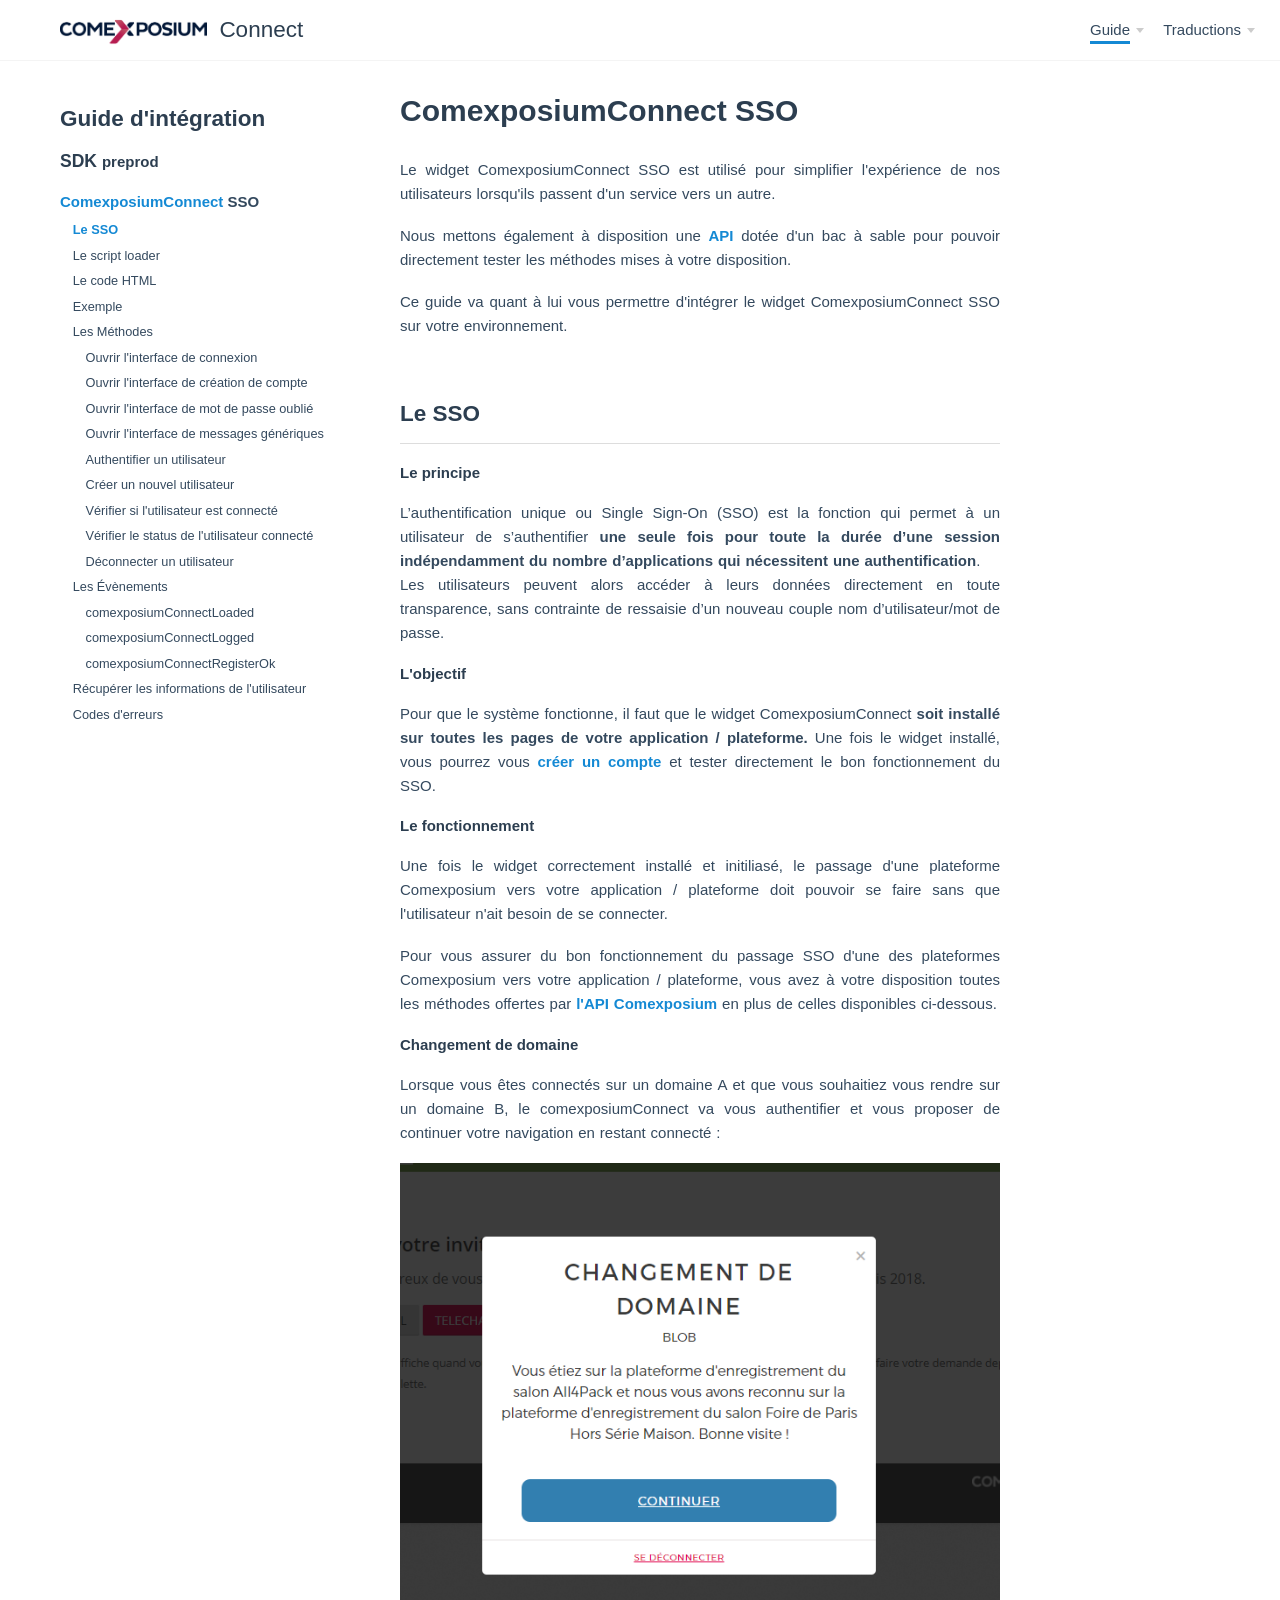
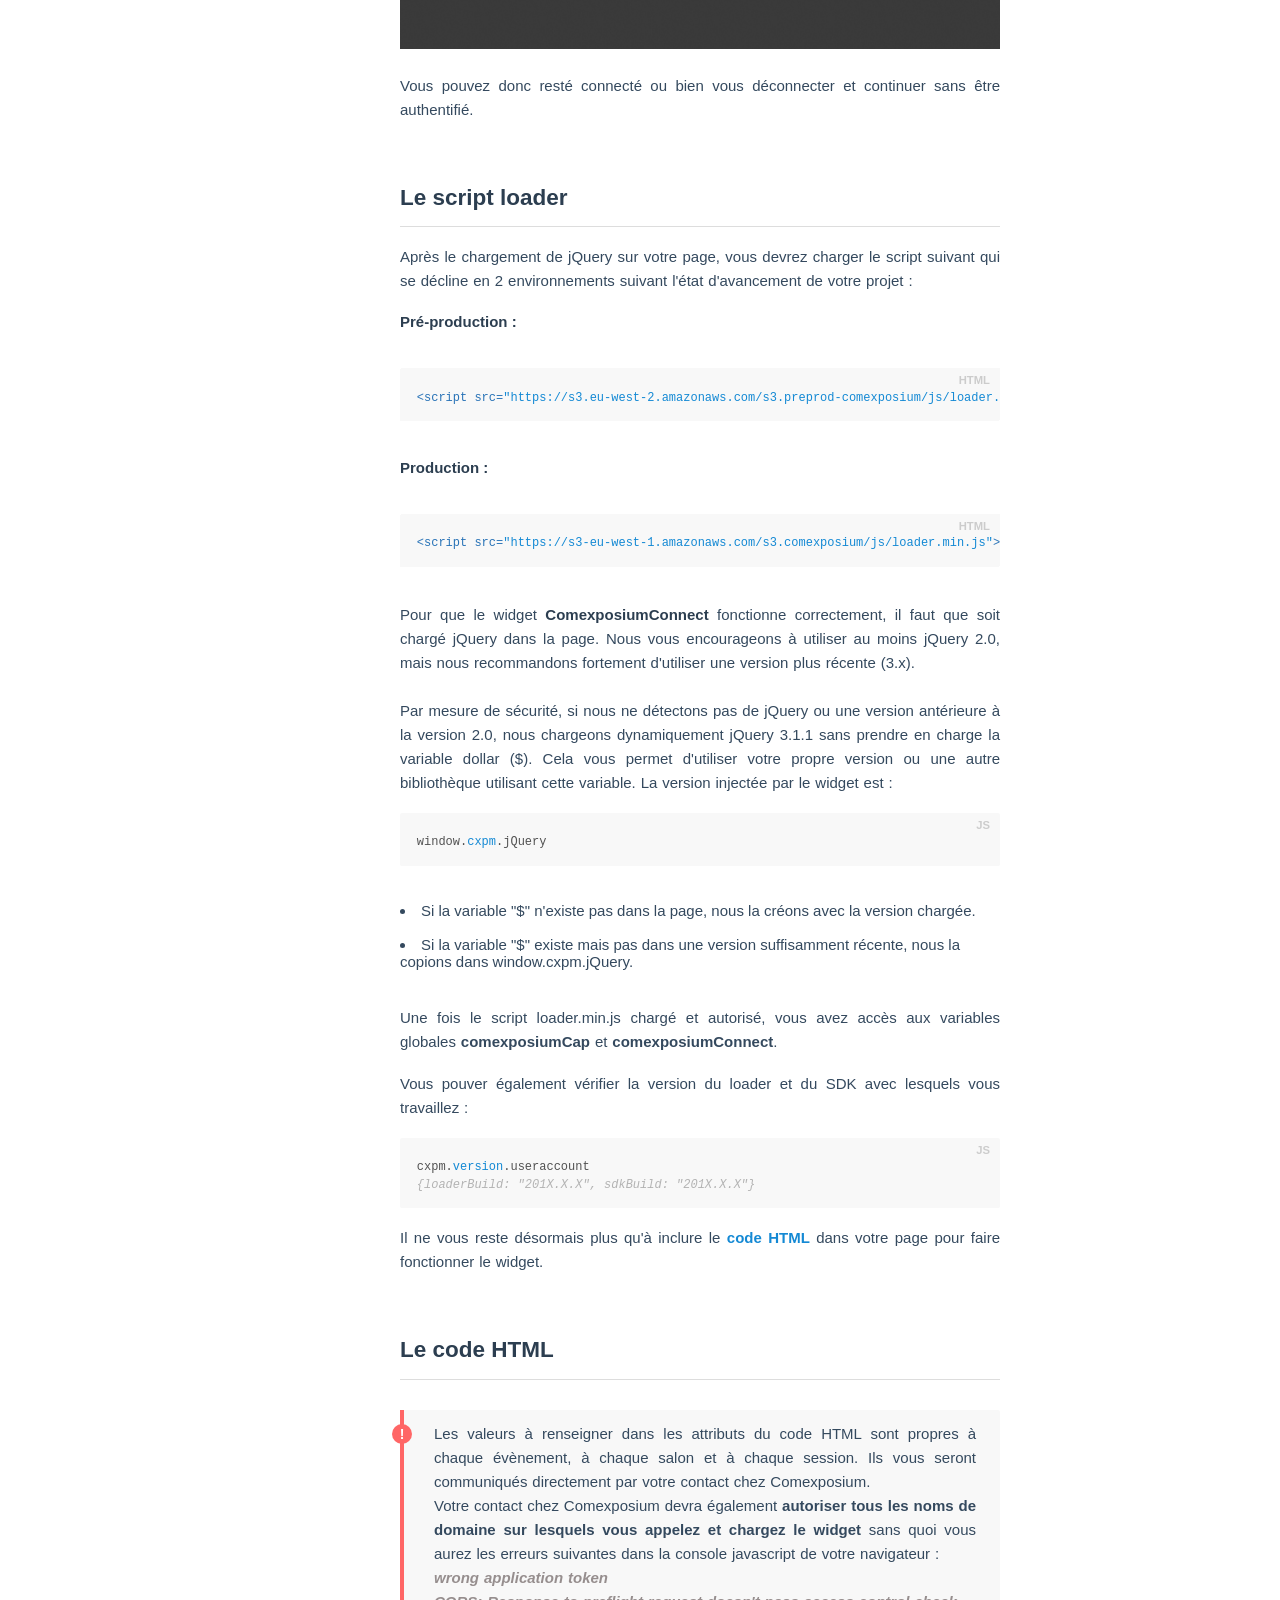
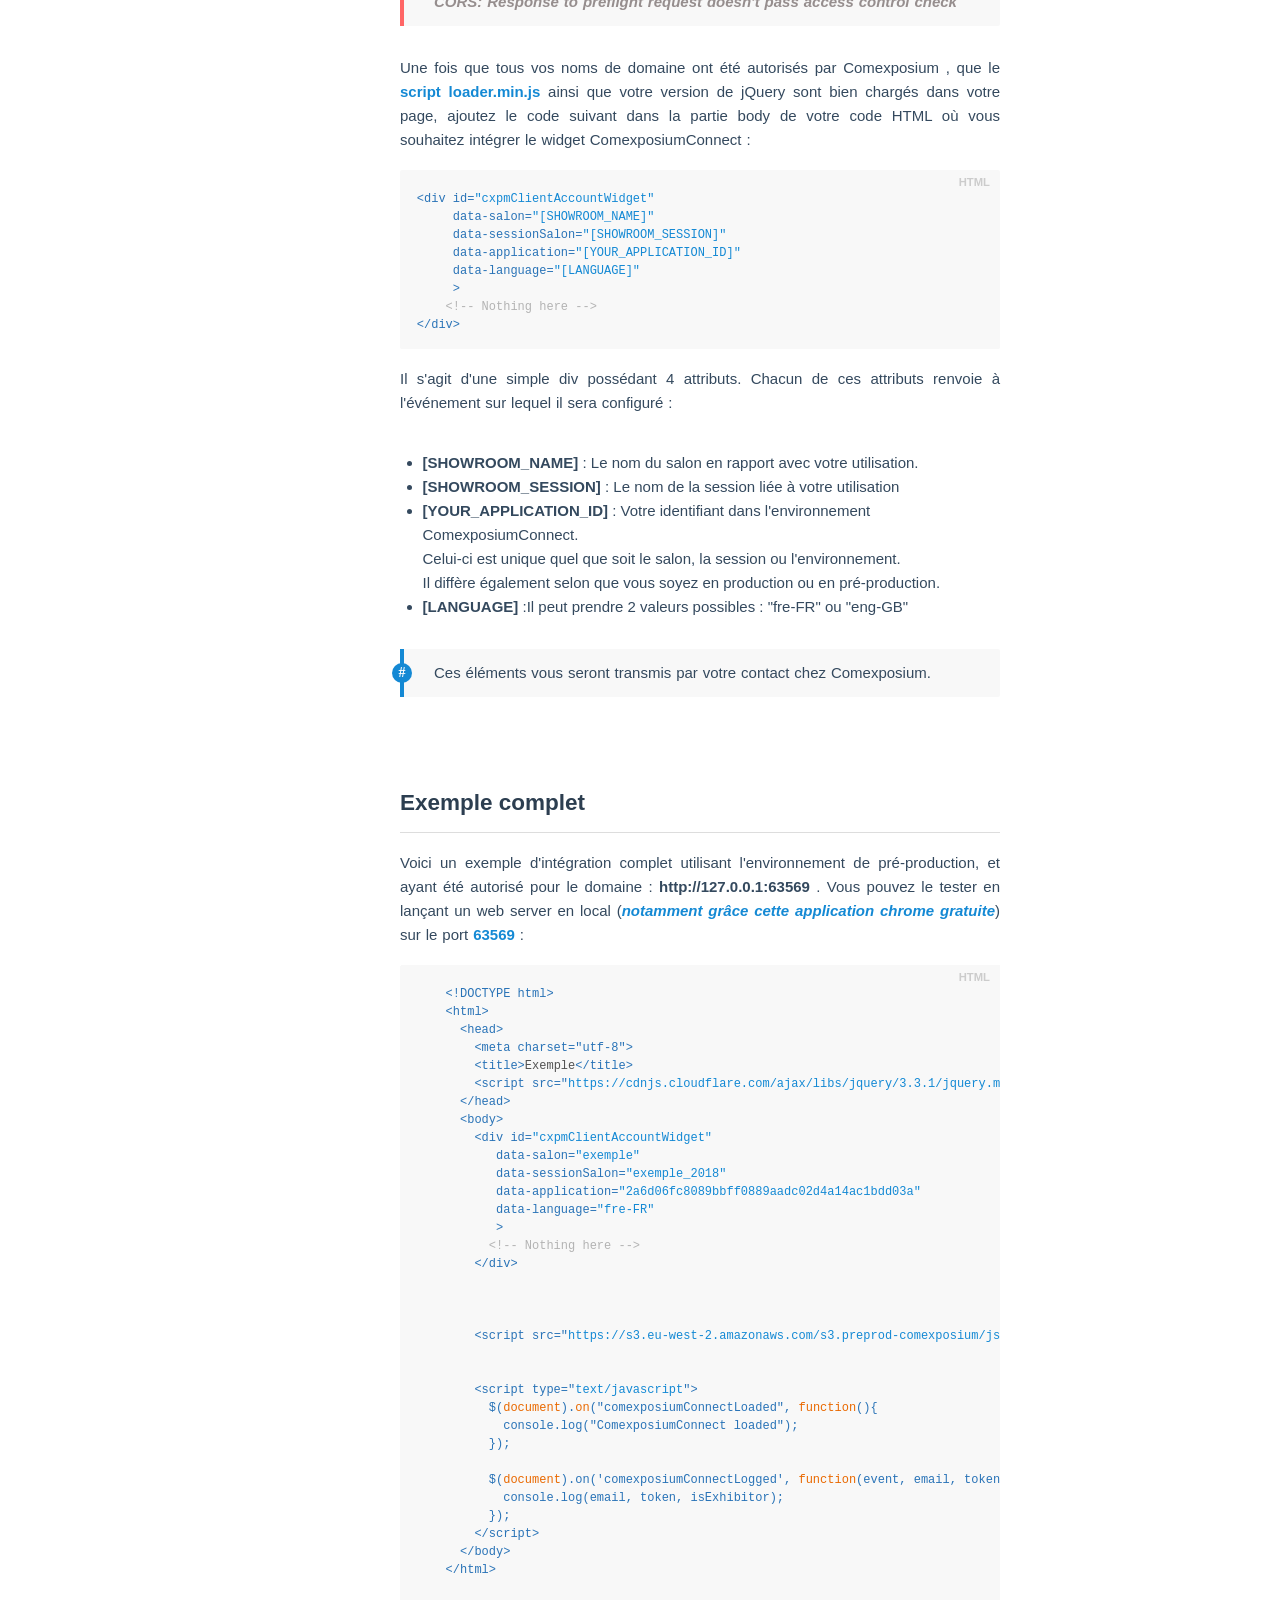
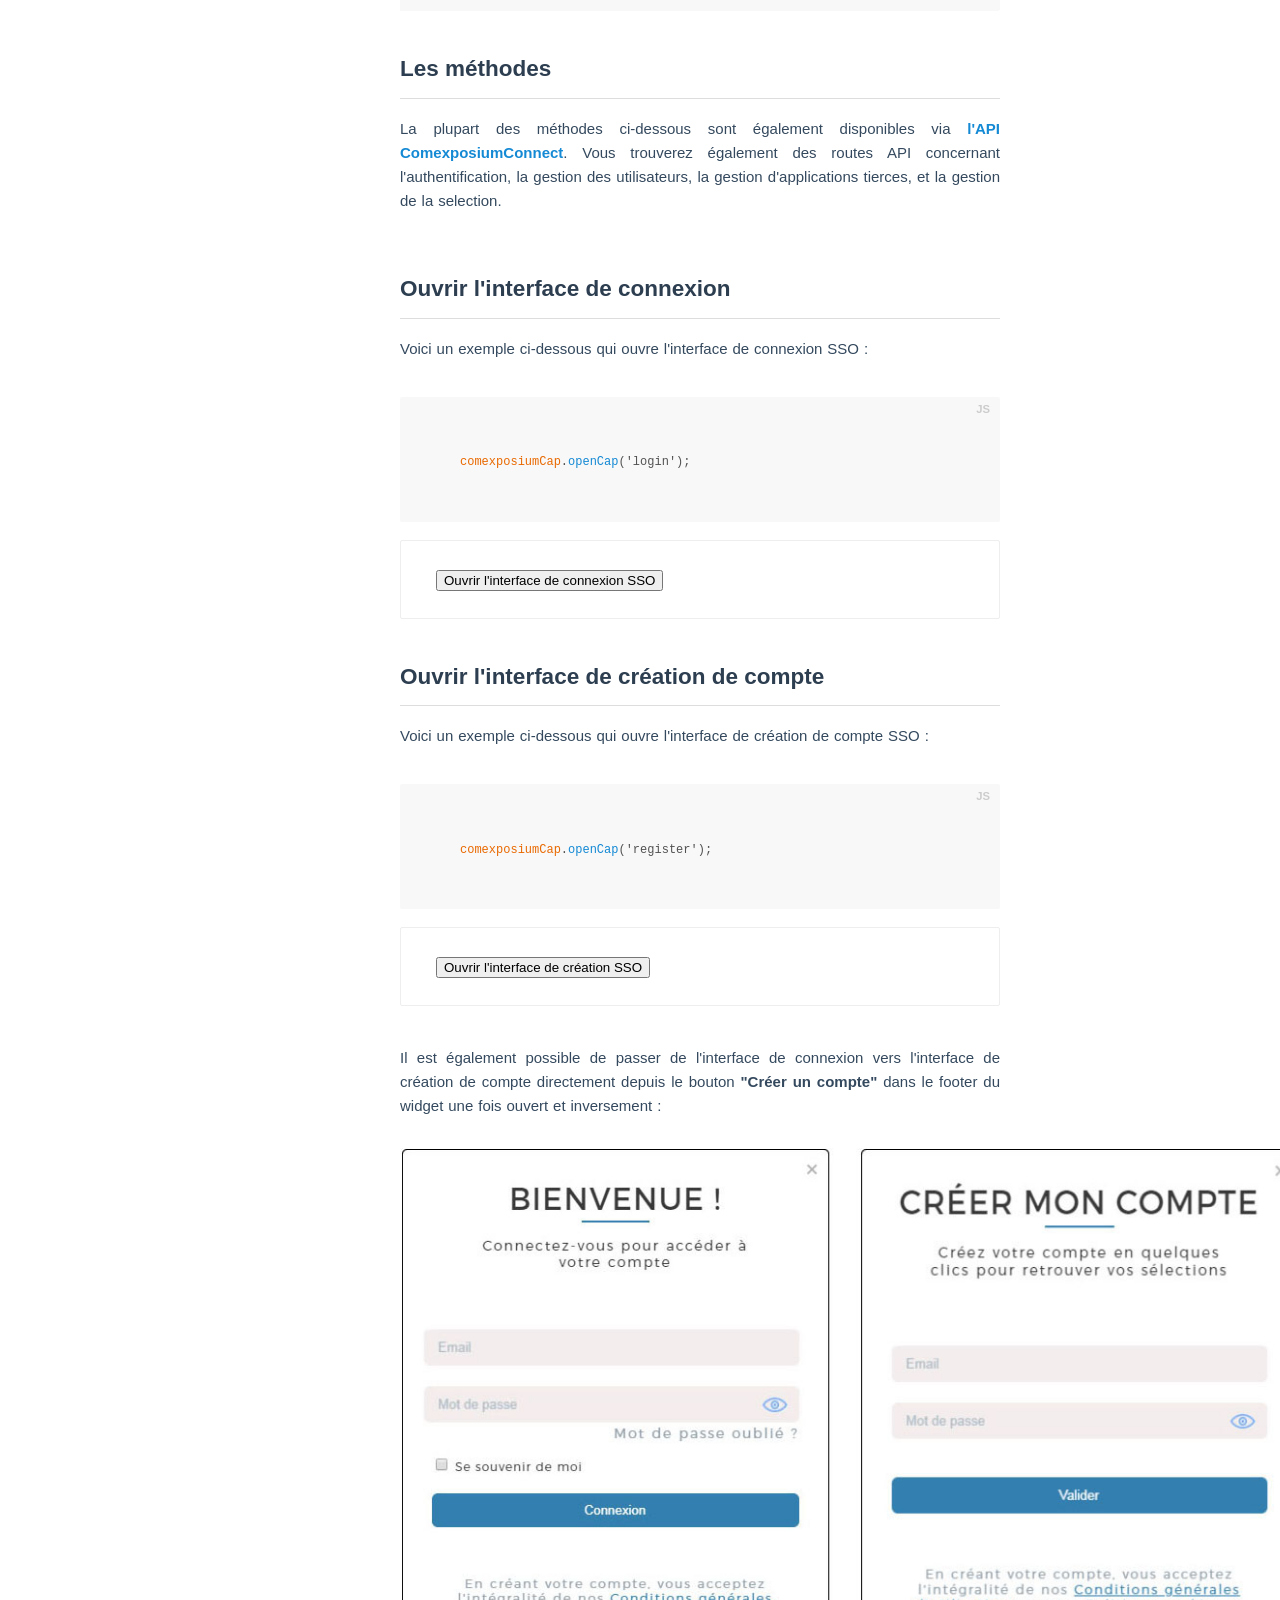
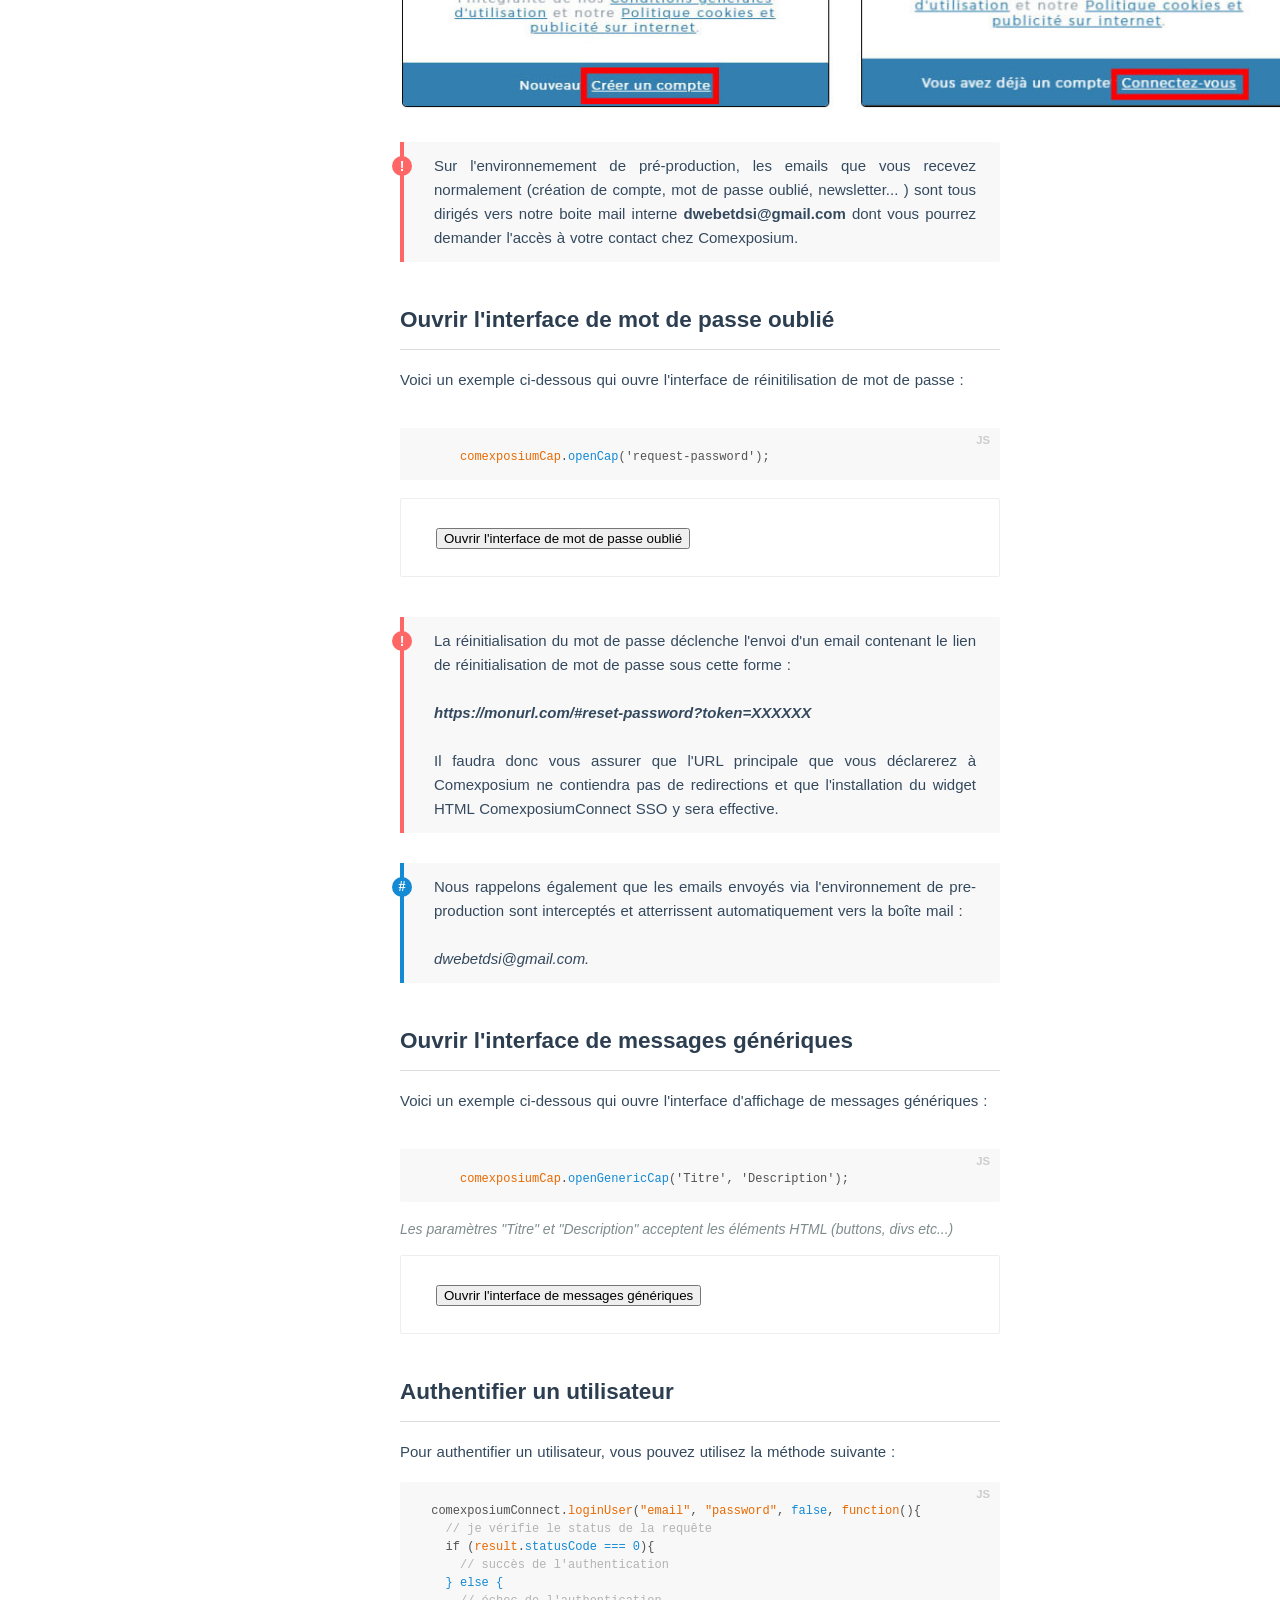
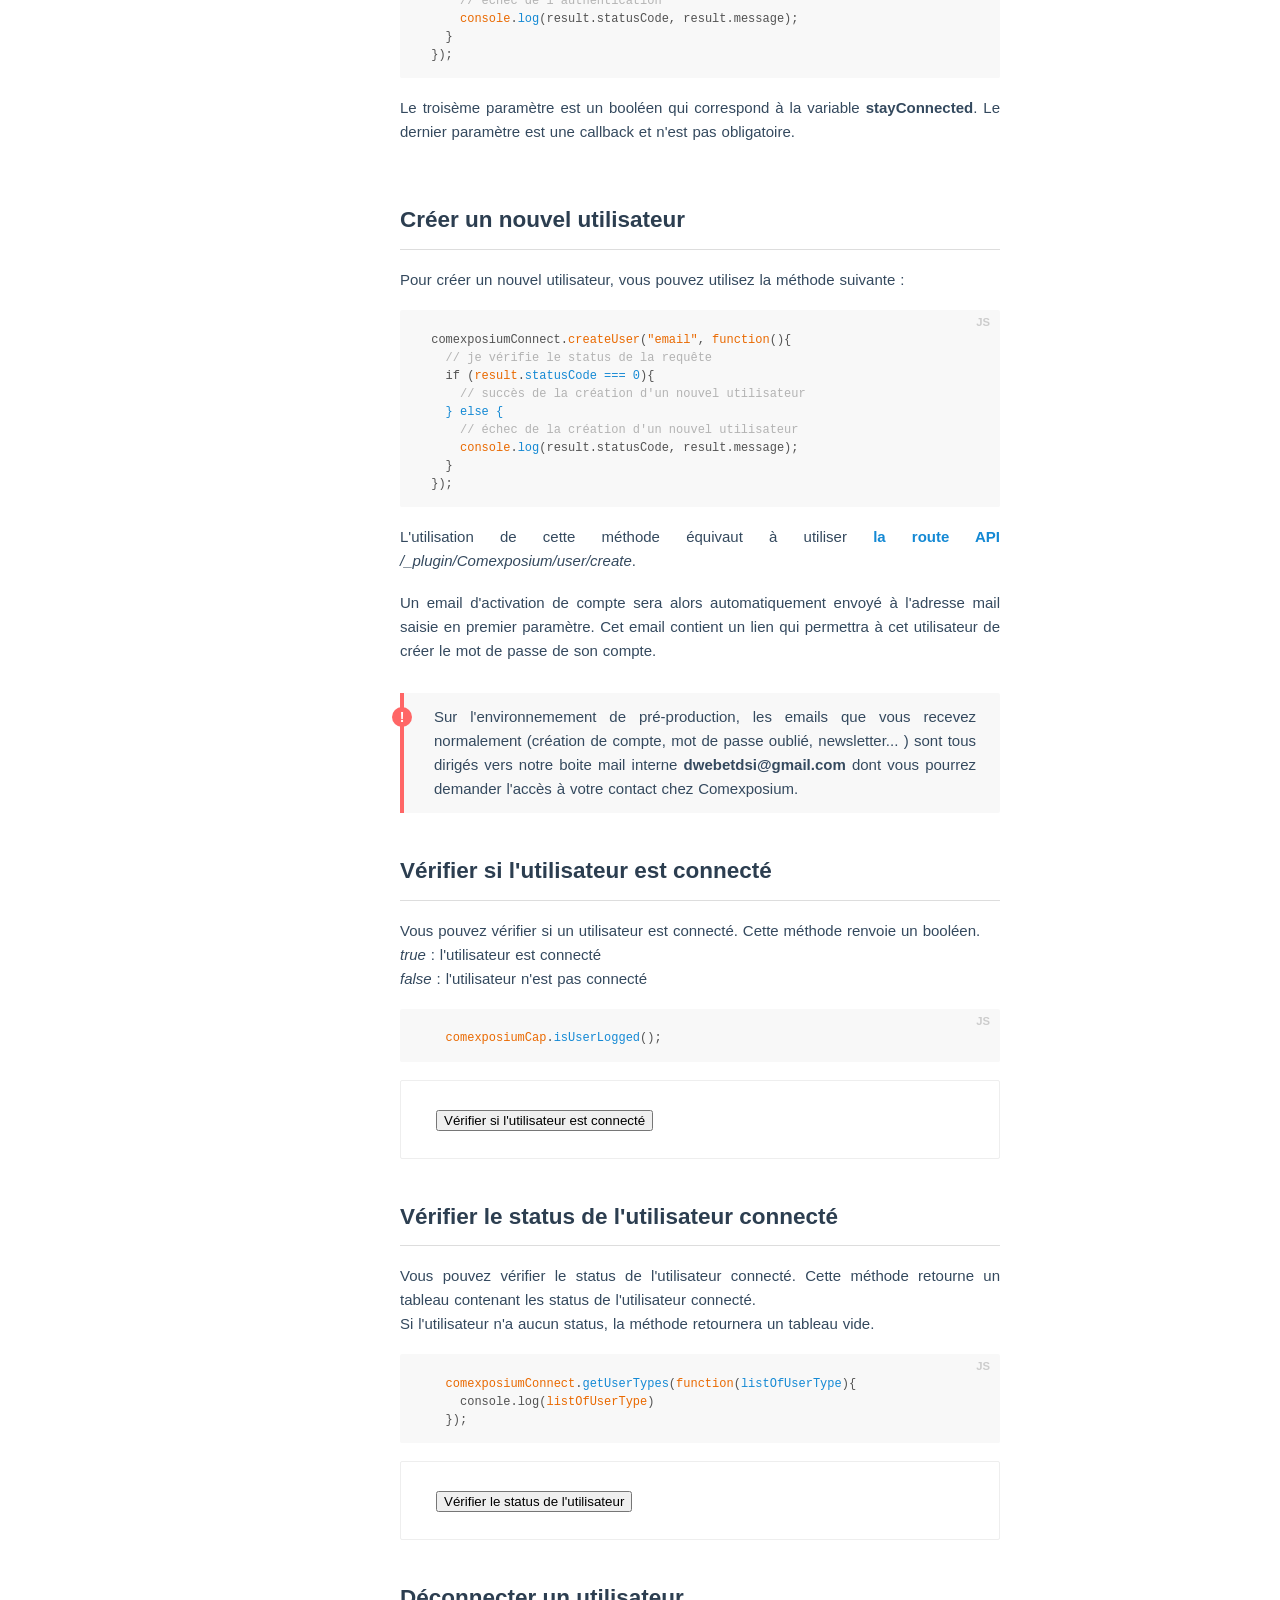
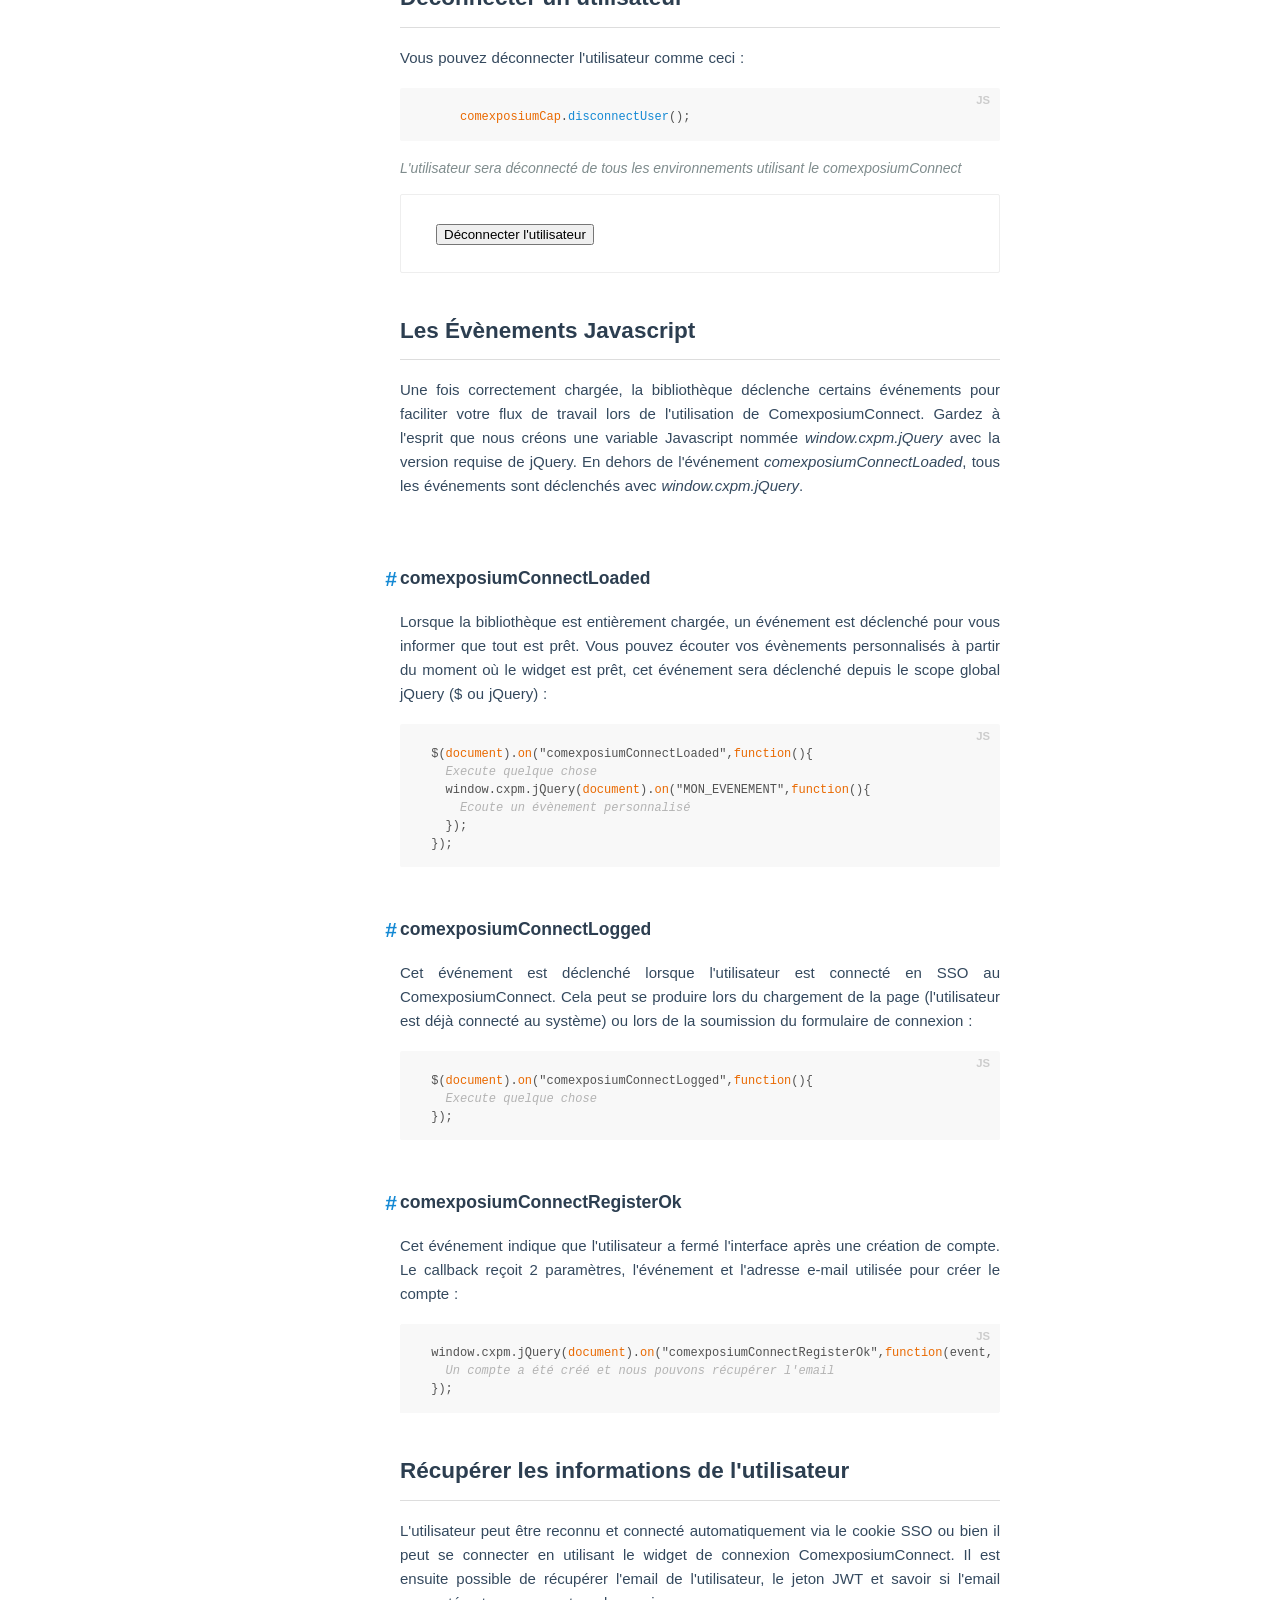
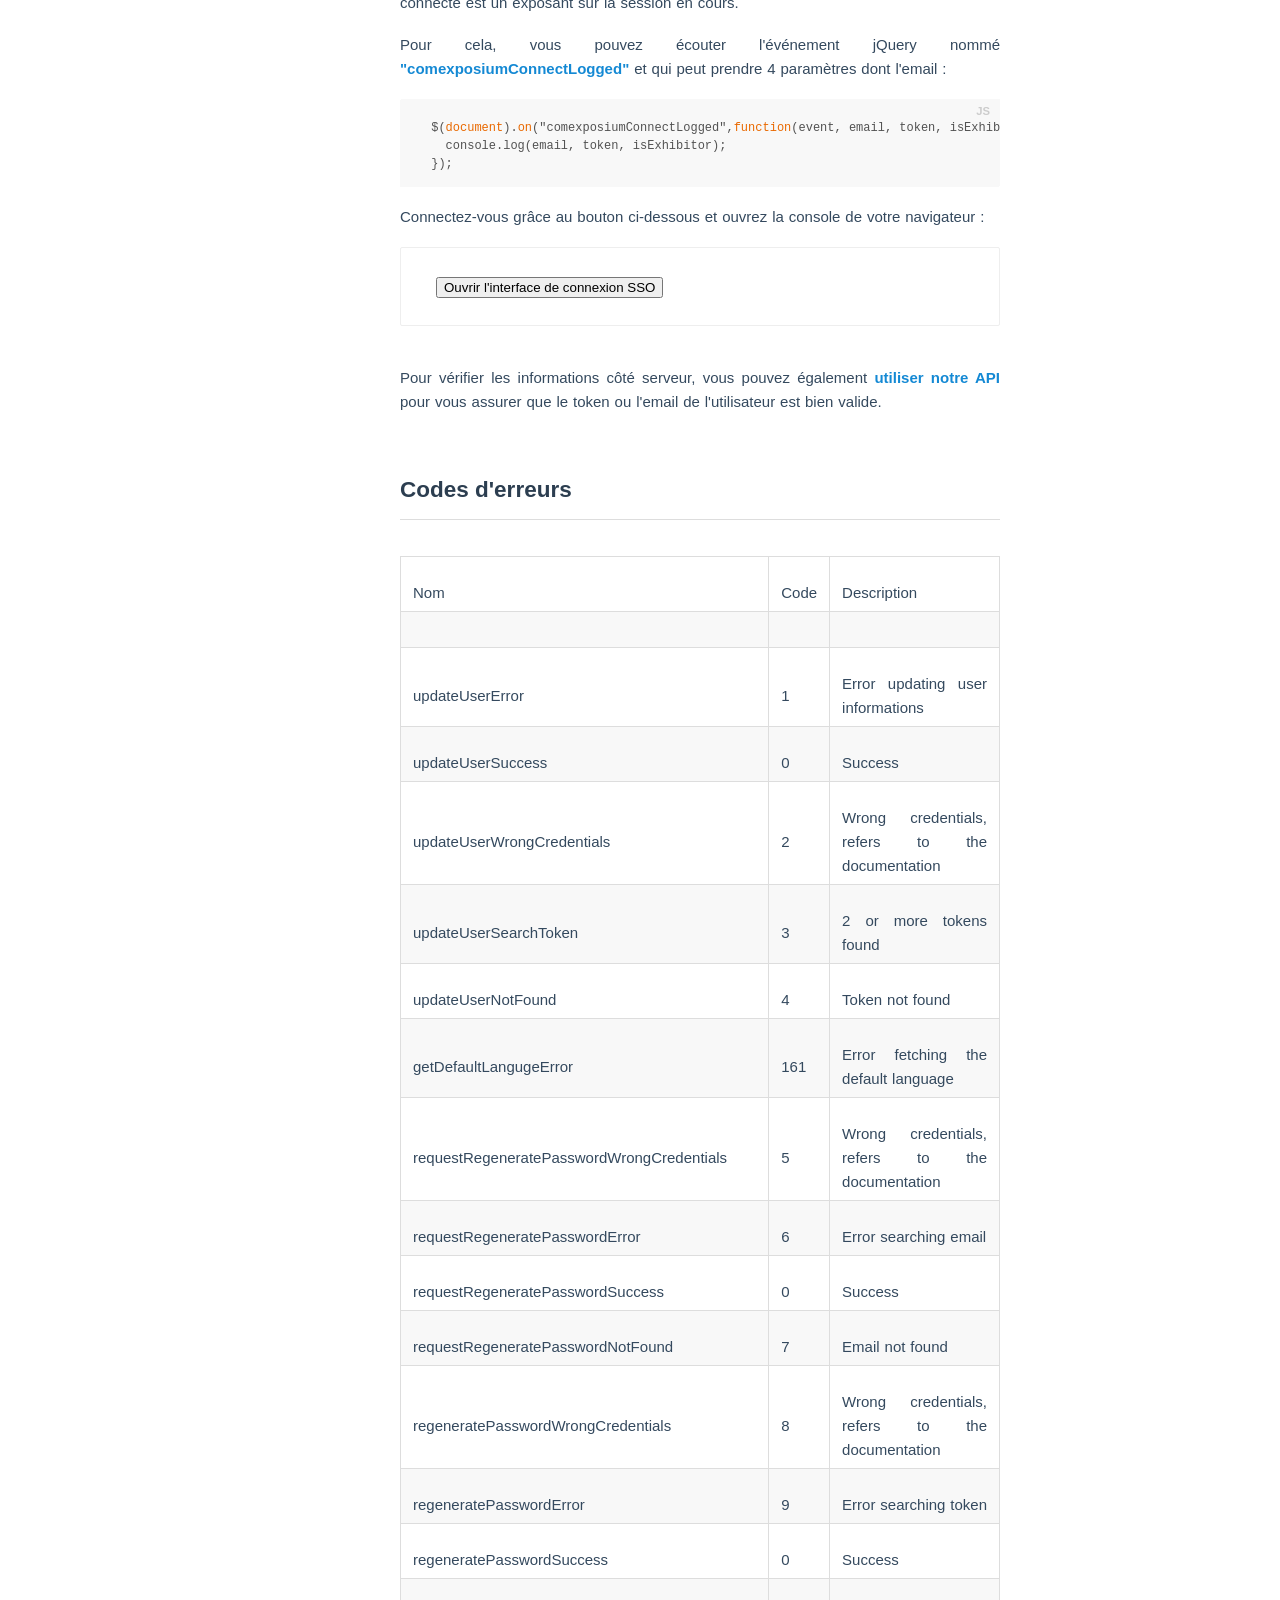
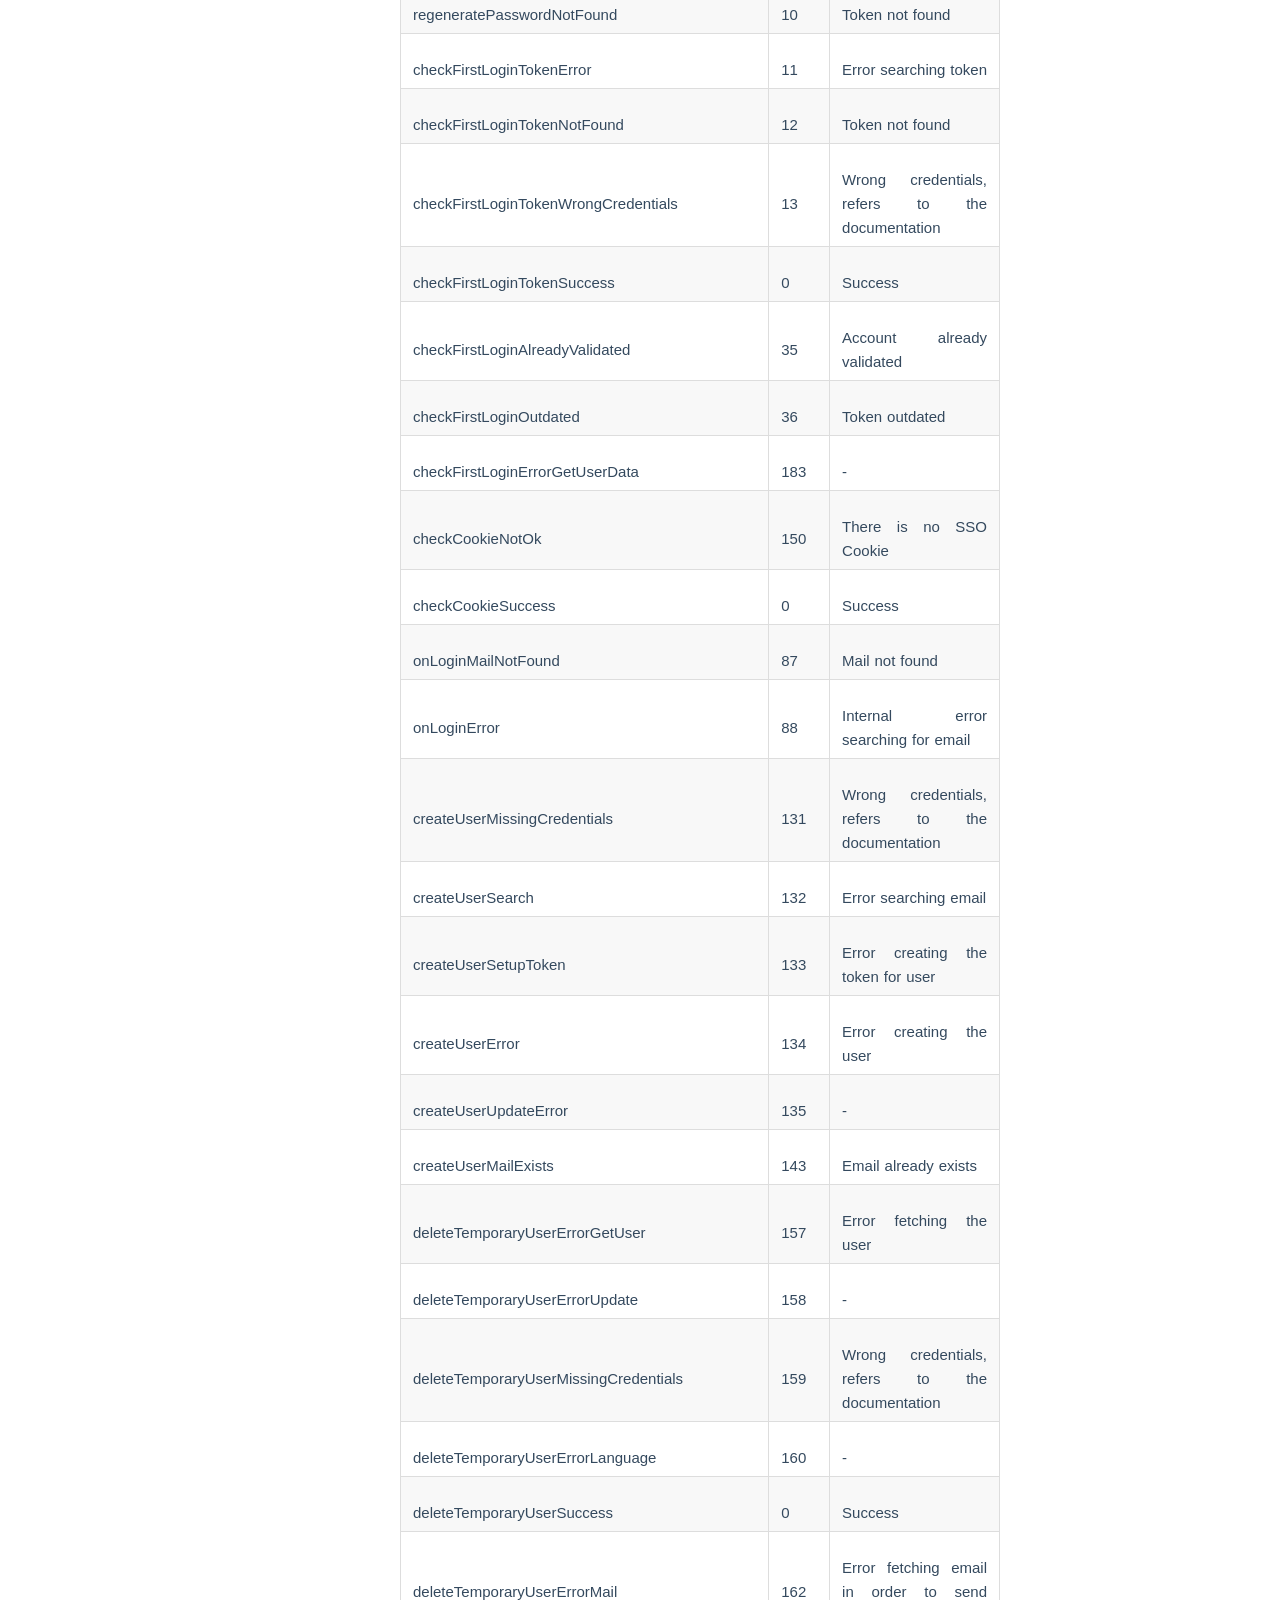
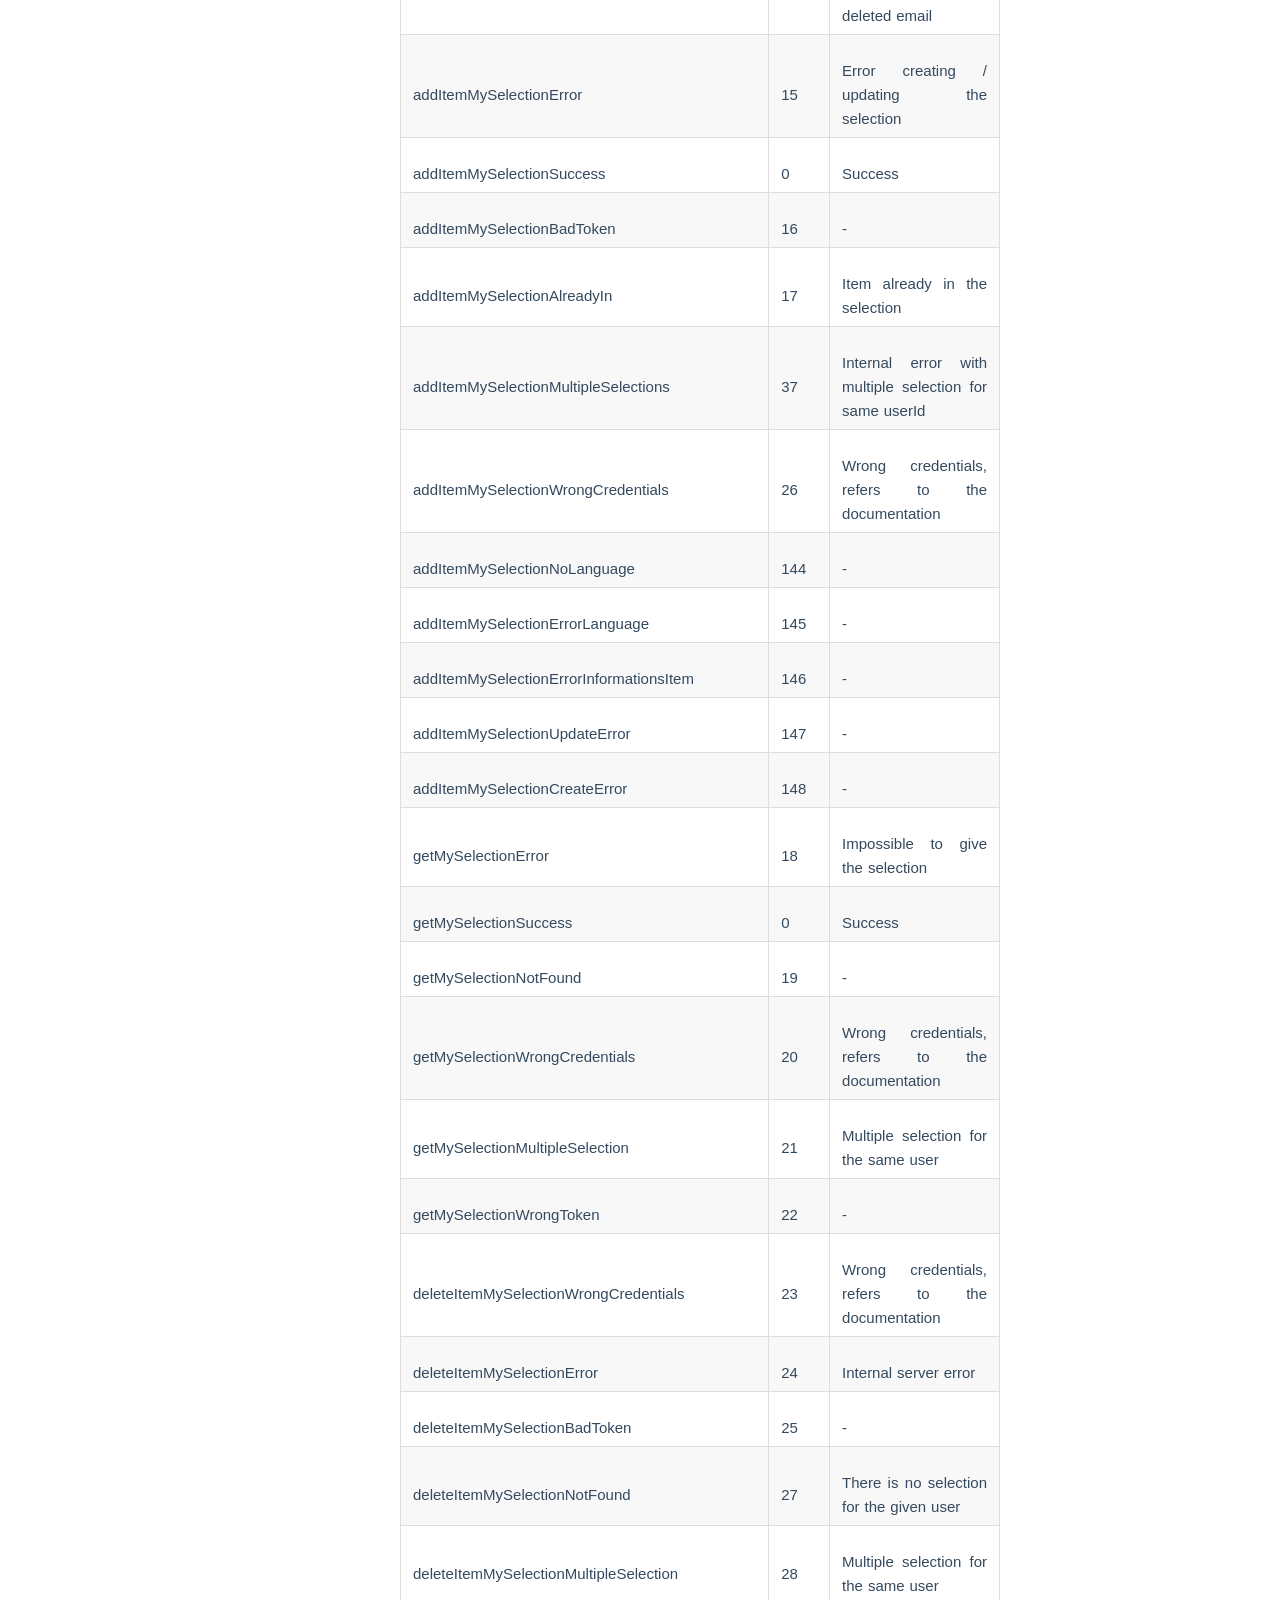
==== commit 209d4d5b: "Add user status" ====
--- a/index.html
+++ b/index.html
@@ -93,6 +93,7 @@
             <li><a class="section-link" data-scroll="" href="#Authentifier-utilisateur">Authentifier un utilisateur</a></li>
             <li><a class="section-link" data-scroll="" href="#Creer-nouvel-utilisateur">Créer un nouvel utilisateur</a></li>
             <li><a class="section-link" data-scroll="" href="#Verifier-connexion">Vérifier si l'utilisateur est connecté</a></li>
+            <li><a class="section-link" data-scroll="" href="#Verifier-status">Vérifier le status de l'utilisateur connecté</a></li>
             <li><a class="section-link" data-scroll="" href="#Deconnecter-utilisateur">Déconnecter un utilisateur</a></li>
           </ul>
           <li><a class="section-link" data-scroll="" href="#Evenements">Les Évènements</a></li>
@@ -376,6 +377,17 @@
   <button id="isUserLoggedDemo">Vérifier si l'utilisateur est connecté</button>
 </div>
 
+<h2 id="Verifier-status"><a href="#Verifier-status" class="headerlink" title="Vérifier le status de l'utilisateur connecté" data-scroll="">Vérifier le status de l'utilisateur connecté</a></h2>
+<p>Vous pouvez vérifier le status de l'utilisateur connecté. Cette méthode retourne un tableau contenant les status de l'utilisateur connecté.<br />Si l'utilisateur n'a aucun status, la méthode retournera un tableau vide.</p>
+<figure class="highlight js"><table><tbody><tr><td class="code"><pre>
+    <span class="line"><span class="keyword">comexposiumConnect</span>.<span class="string">getUserTypes</span>(<span class="keyword">function</span>(<span class="string">listOfUserType</span>){
+      <span class="line">console.log(<span class="keyword">listOfUserType</span>)</span>
+    });</span>
+</pre></td></tr></tbody></table></figure>
+
+<div class="demo">
+  <button id="checkUserStatus">Vérifier le status de l'utilisateur</button>
+</div>
 
 <h2 id="Deconnecter-utilisateur"><a href="#Deconnecter-utilisateur" class="headerlink" title="Déconnecter un utilisateur" data-scroll="">Déconnecter un utilisateur</a></h2>
 <p>Vous pouvez déconnecter l'utilisateur comme ceci :</p>
@@ -448,6 +460,11 @@
 $(document).ready(function(){
   $("#isUserLoggedDemo").click(function(){
     alert(comexposiumCap.isUserLogged())
+  });
+  $("#checkUserStatus").click(function(){
+    comexposiumConnect.getUserTypes(function(listOfUserType) {
+      alert('User Types : ' + listOfUserType.join(", "))
+    });
   });
   $("#openCap, #openCap2").click(function(){
     comexposiumCap.openCap('login');
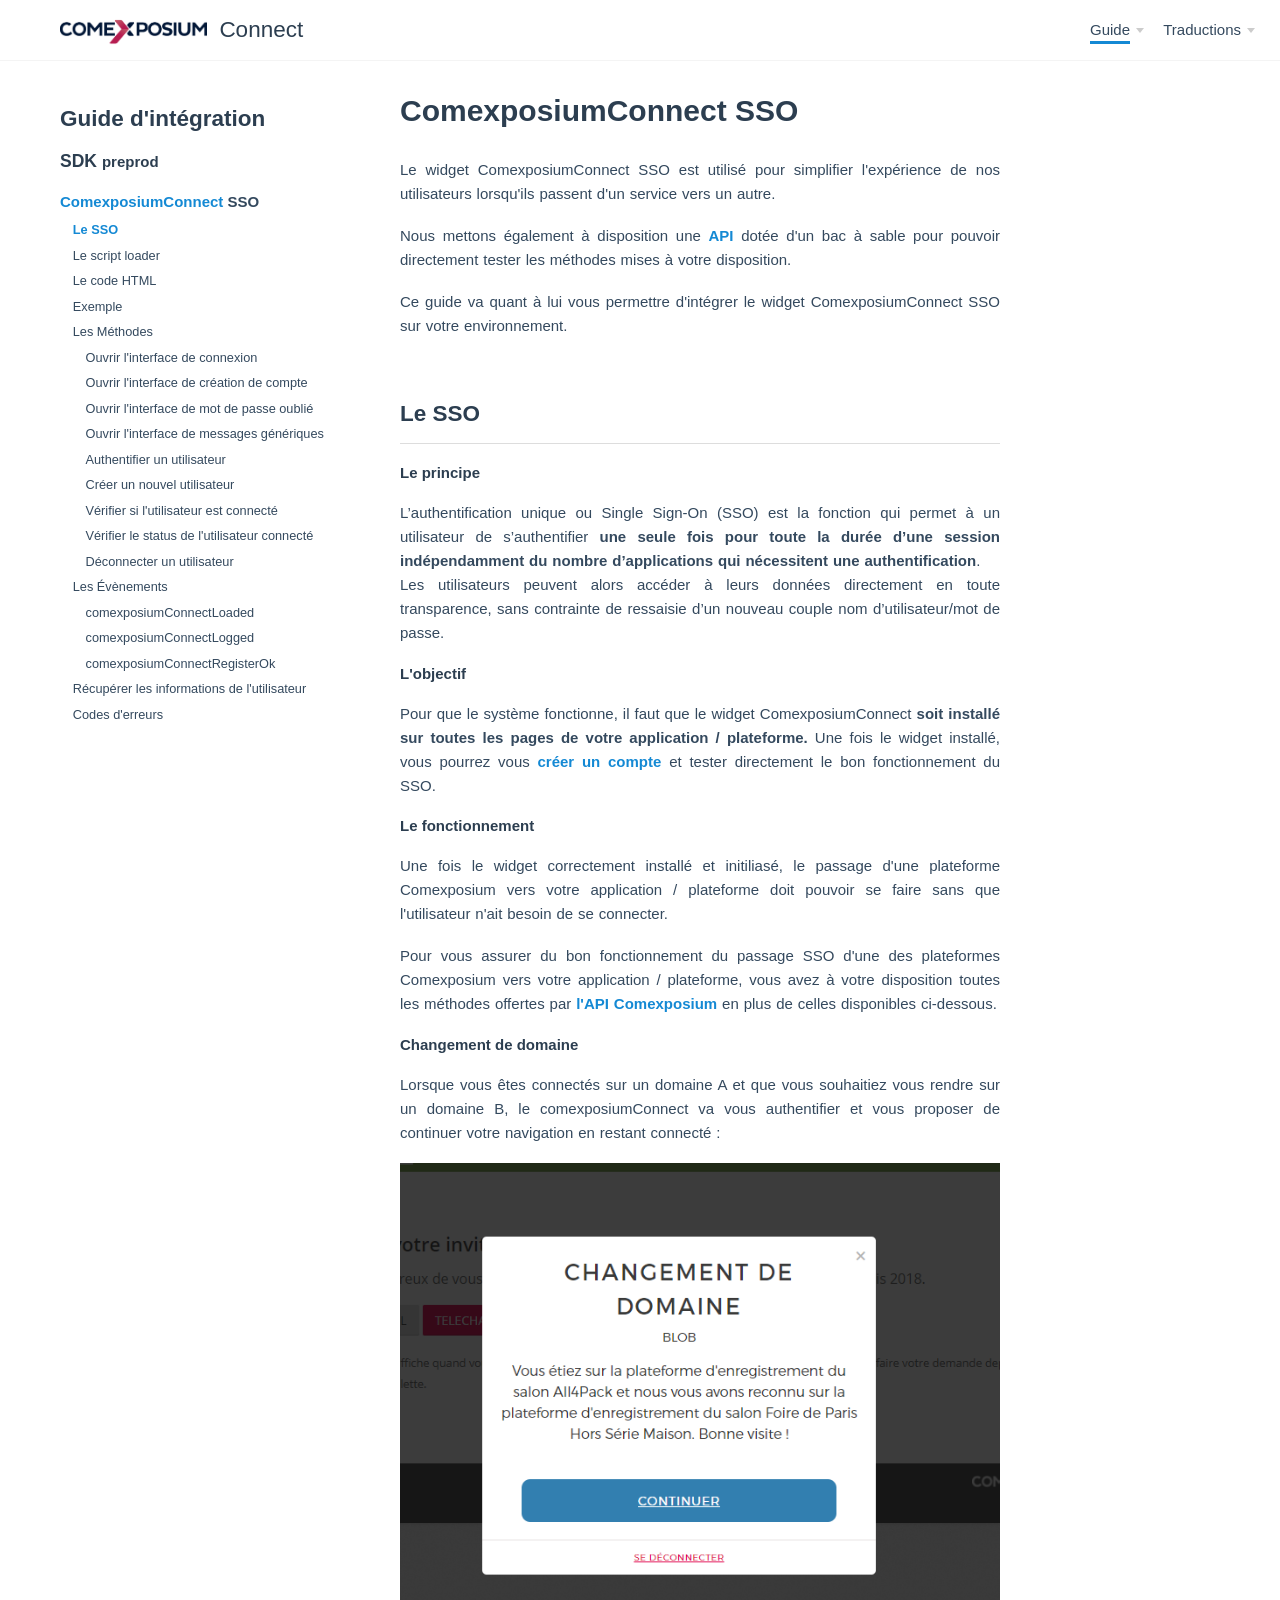
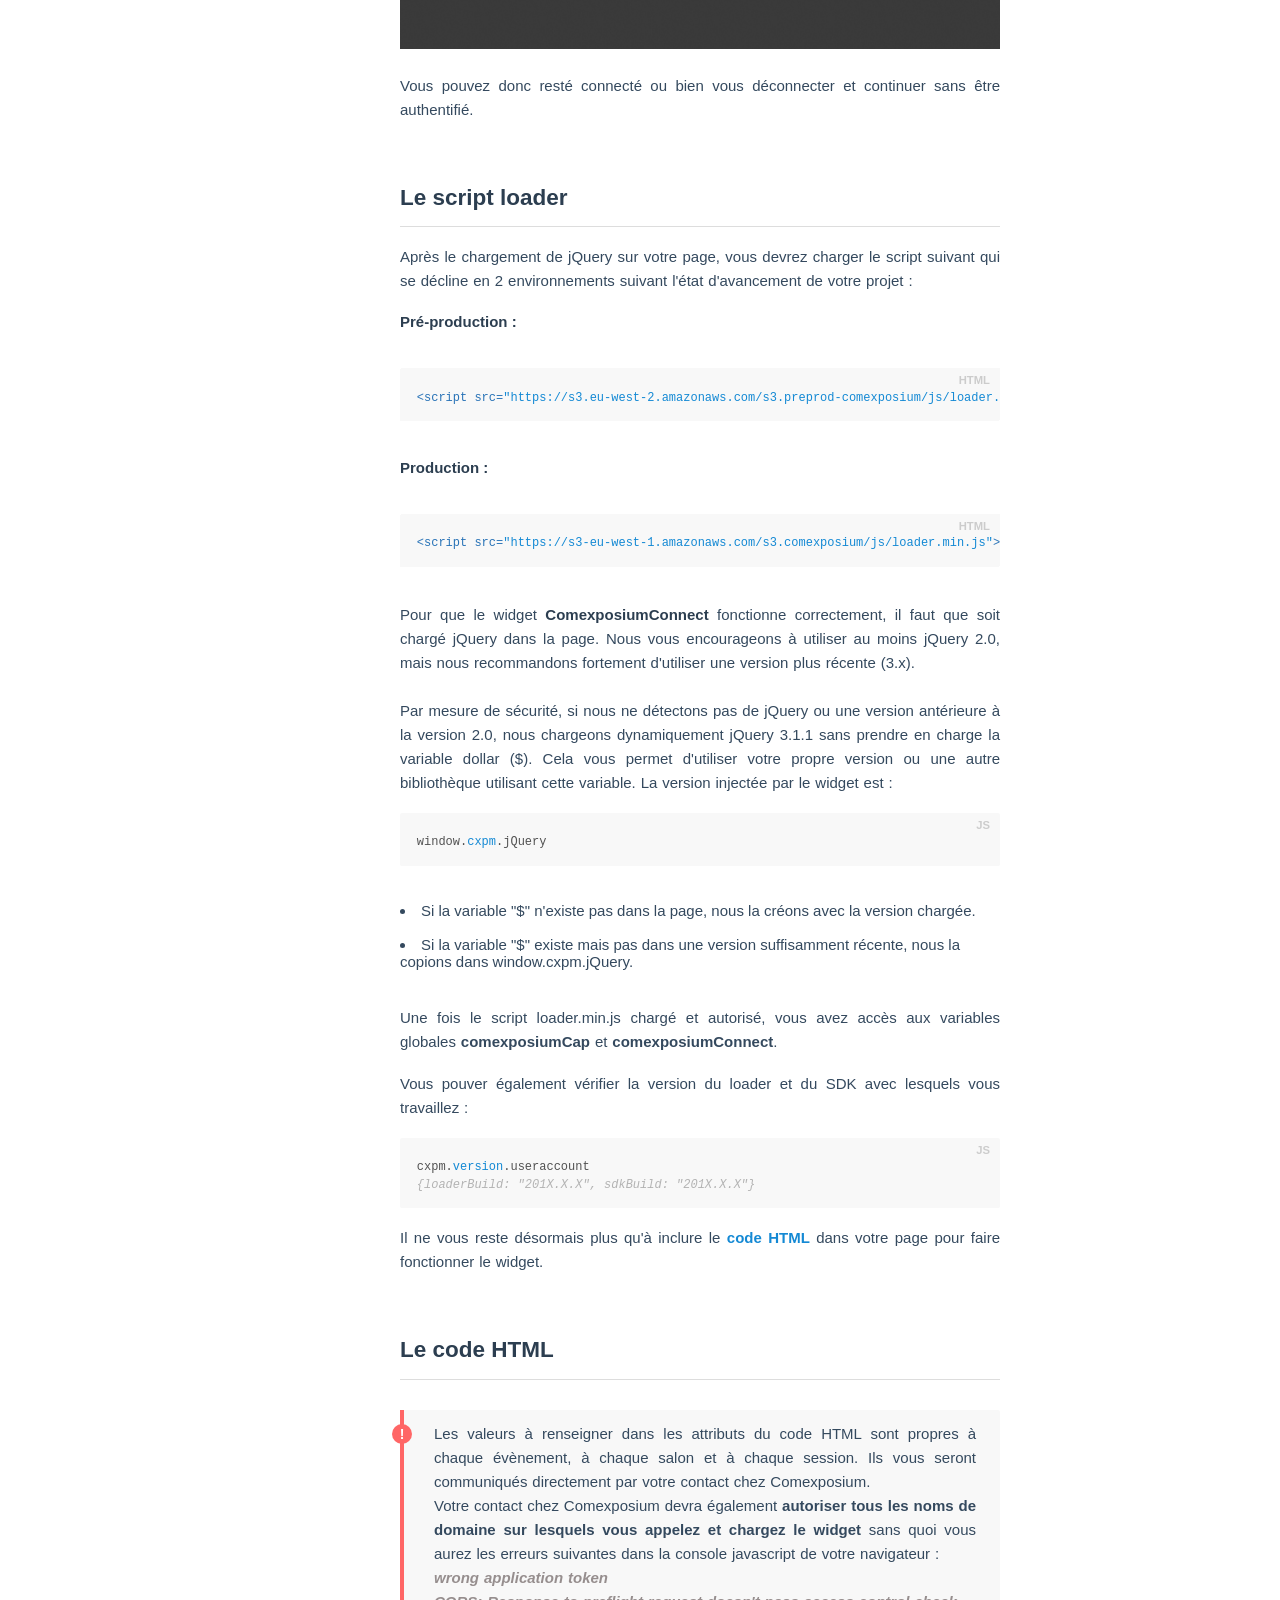
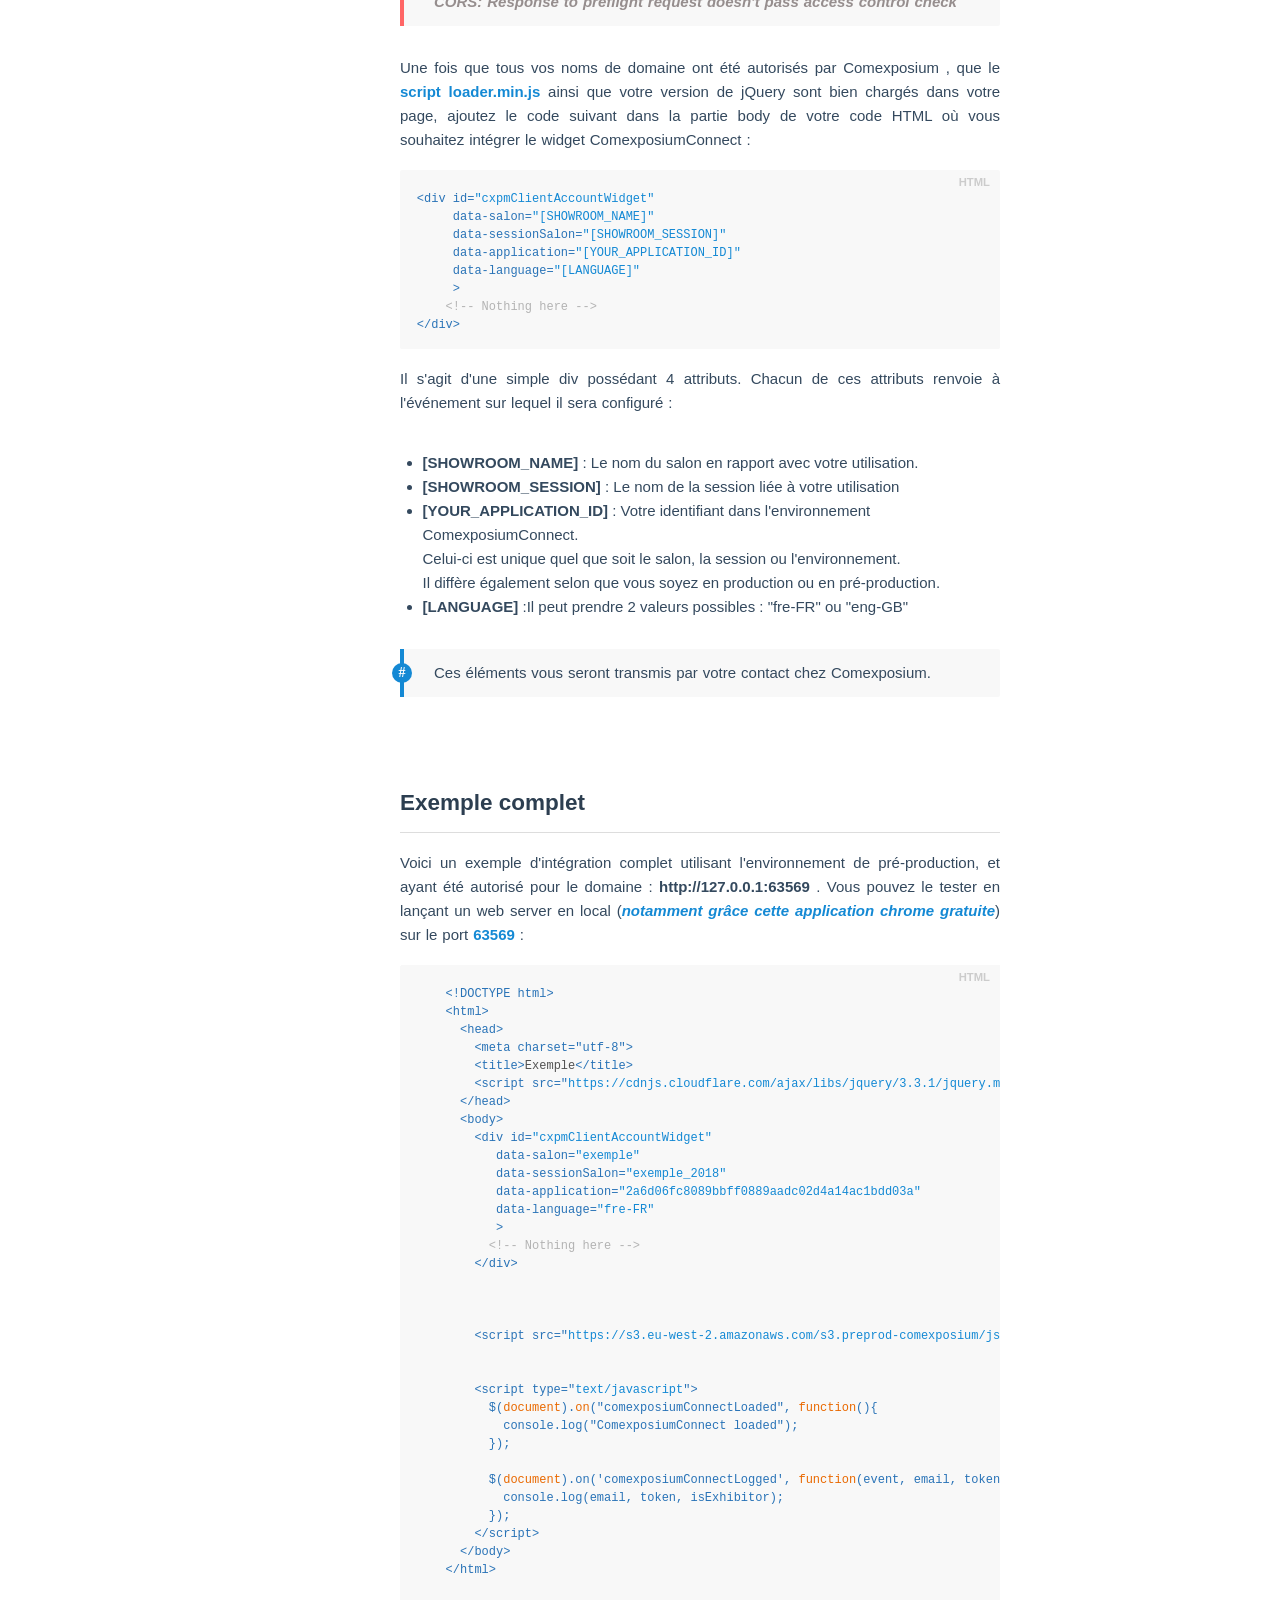
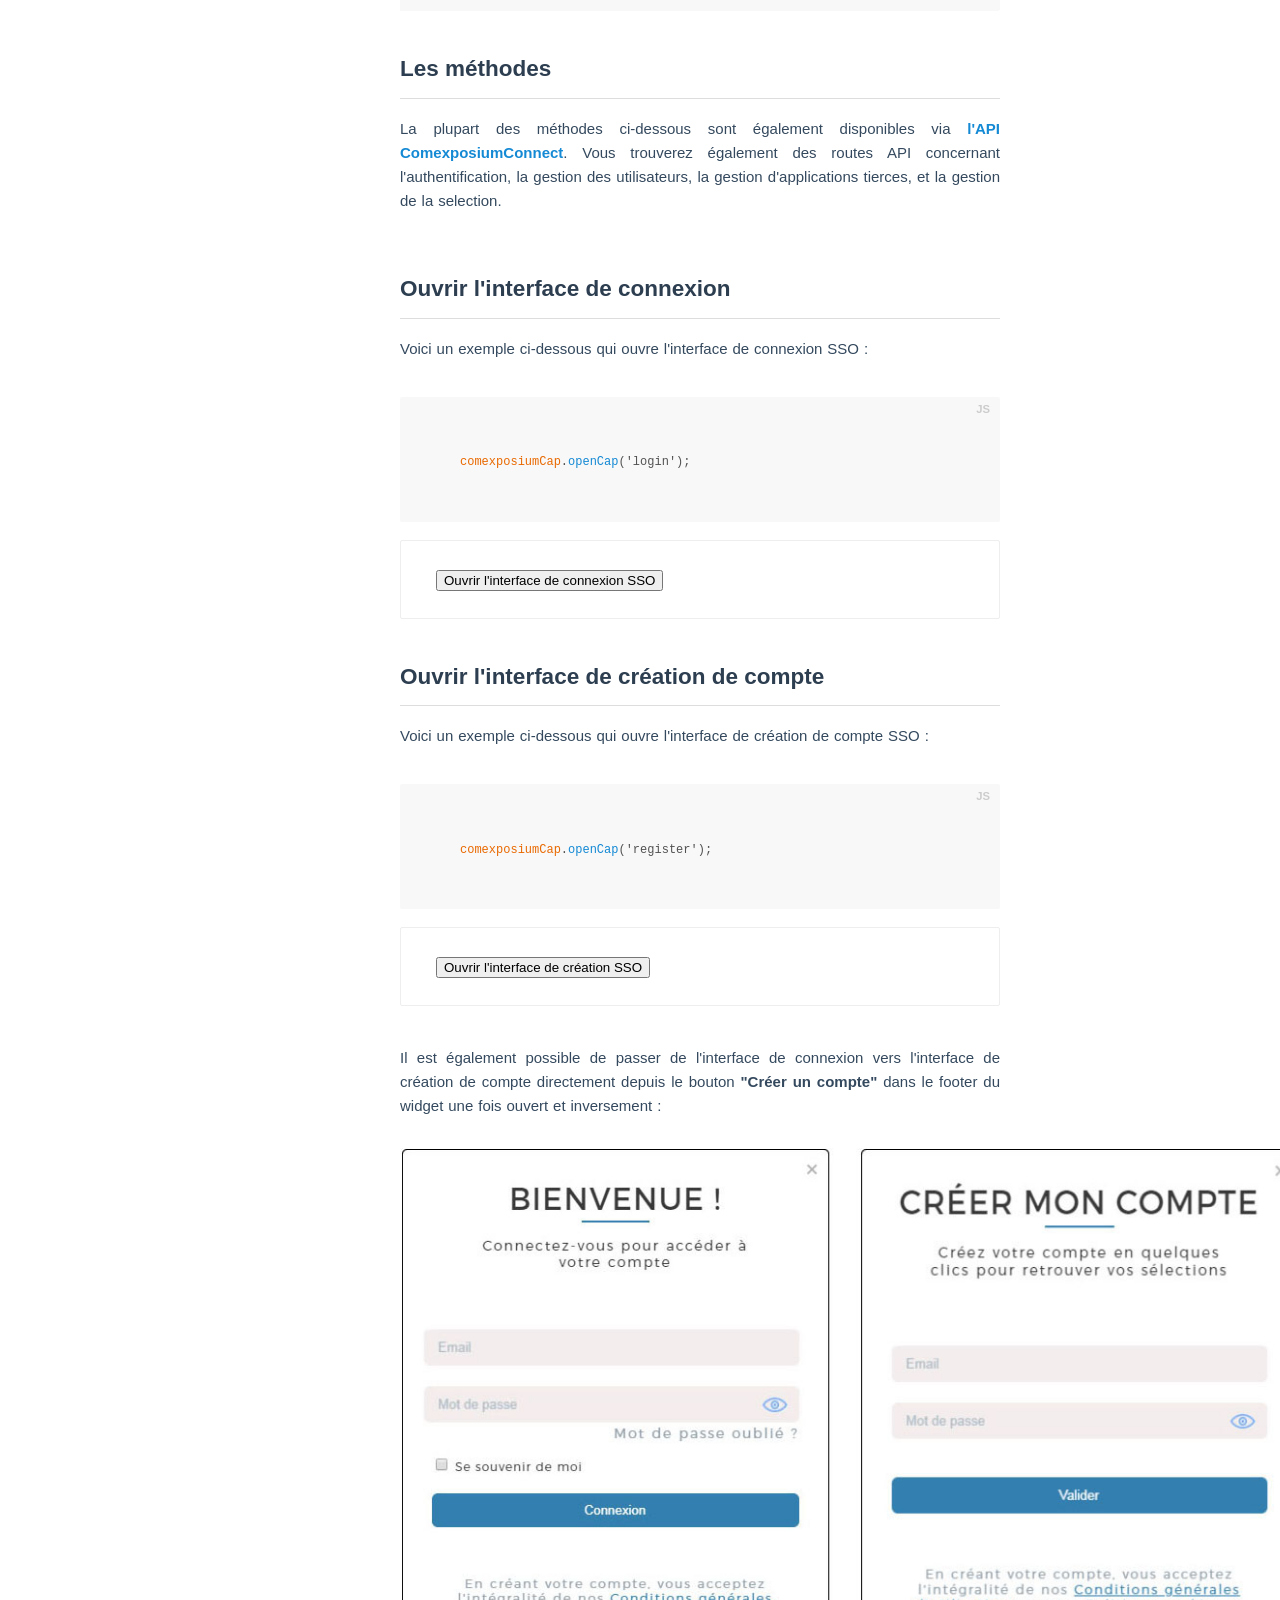
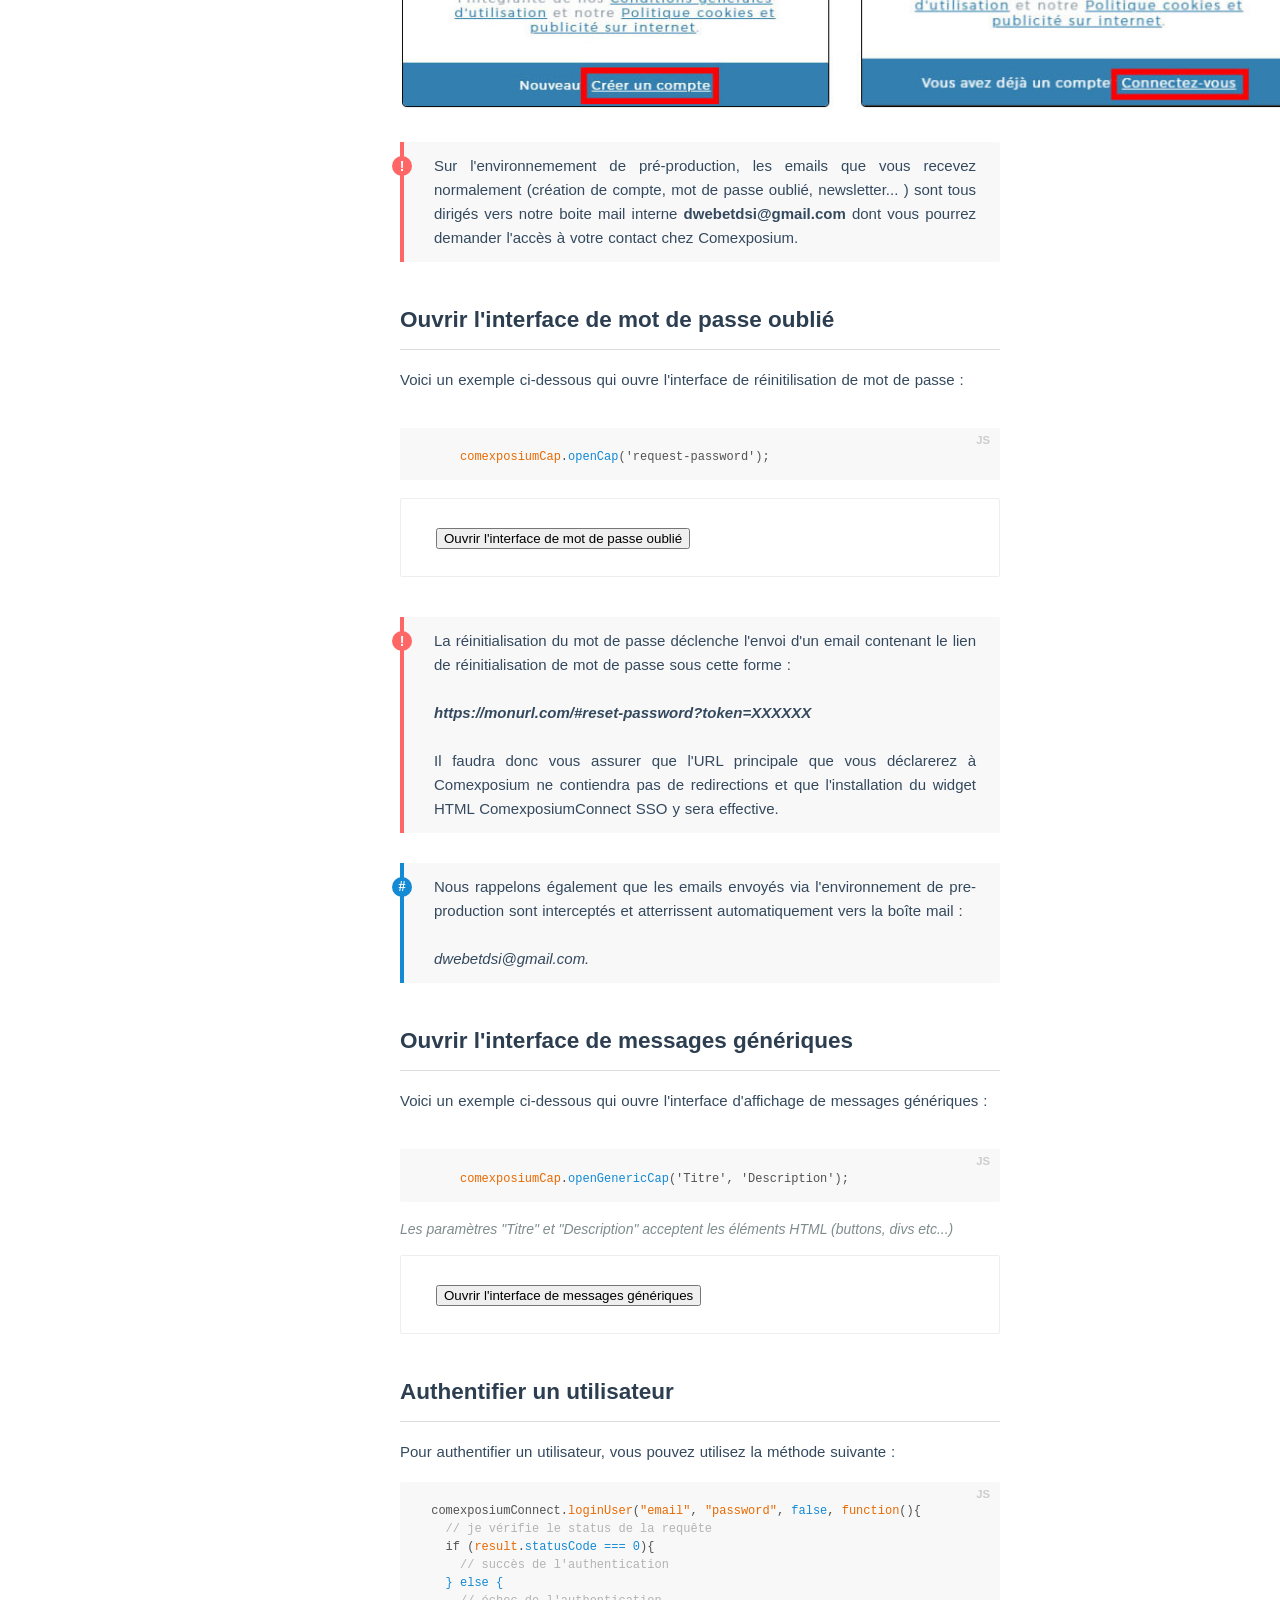
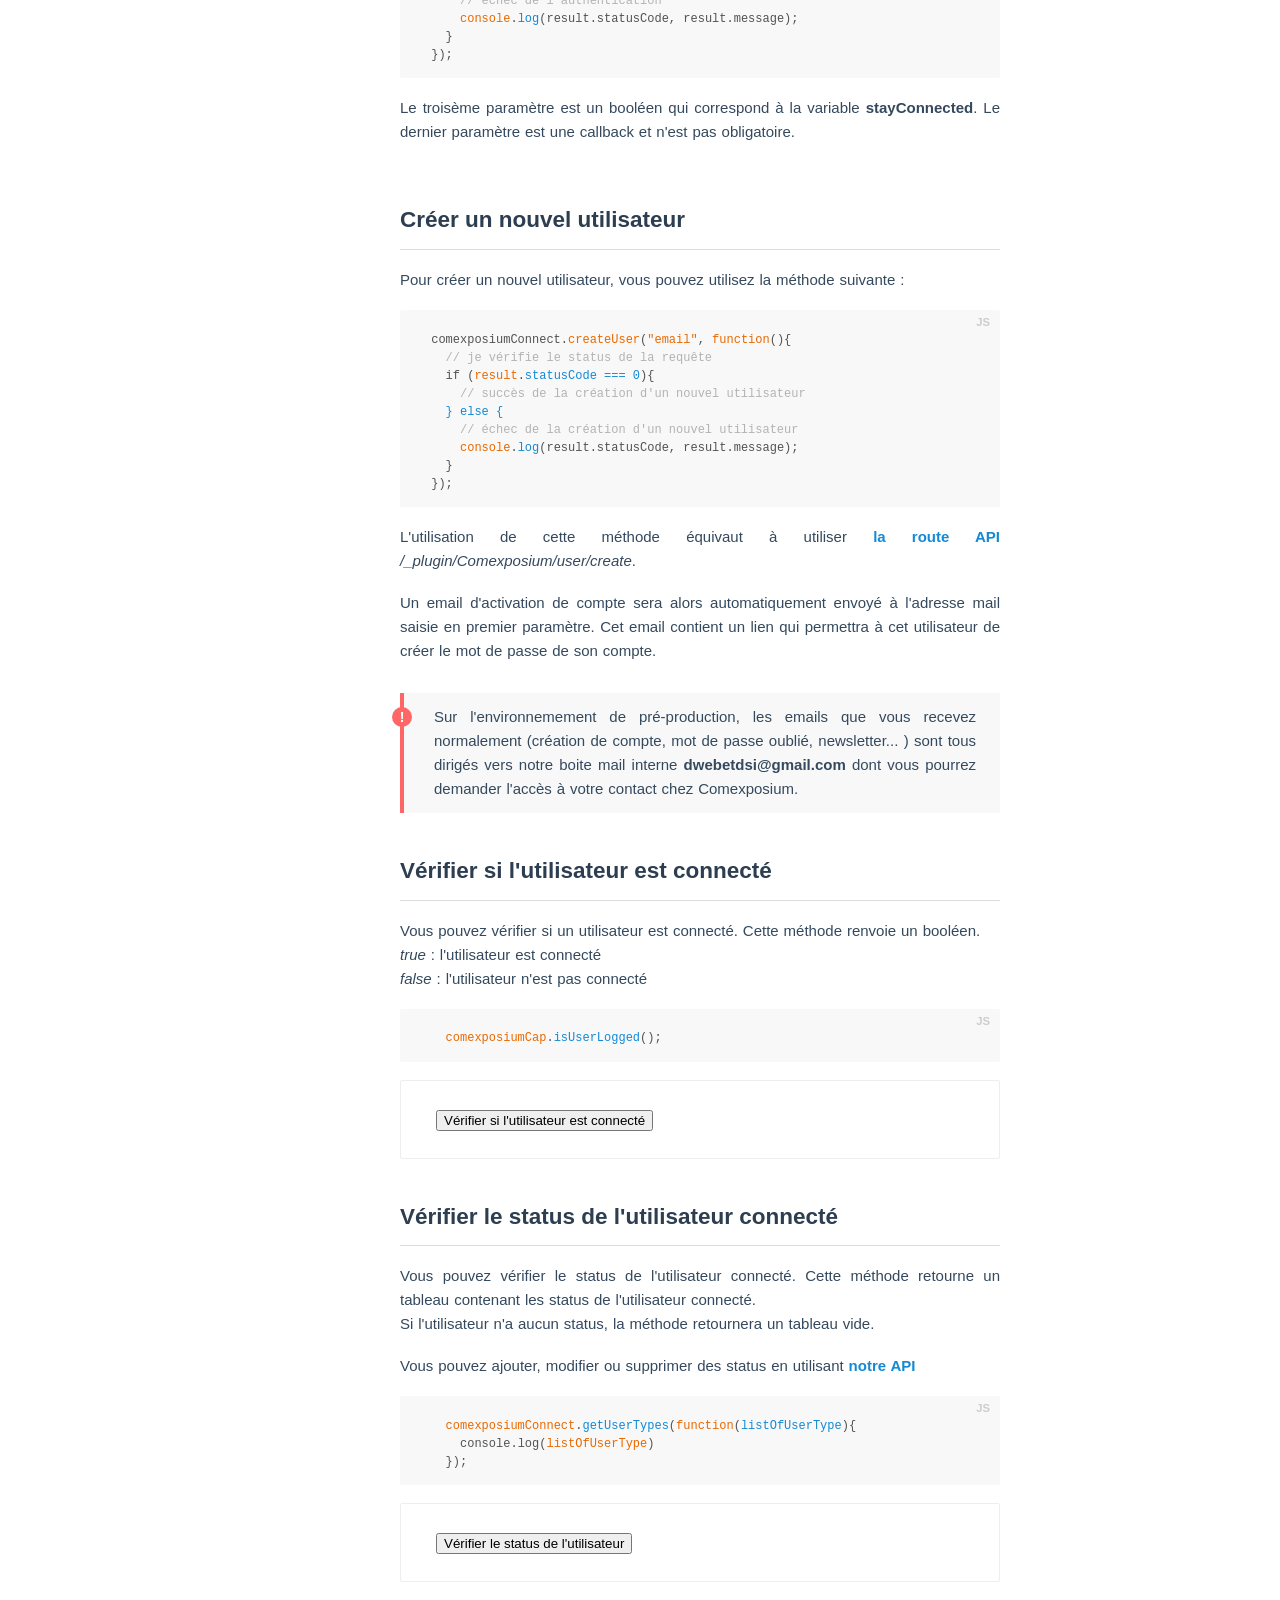
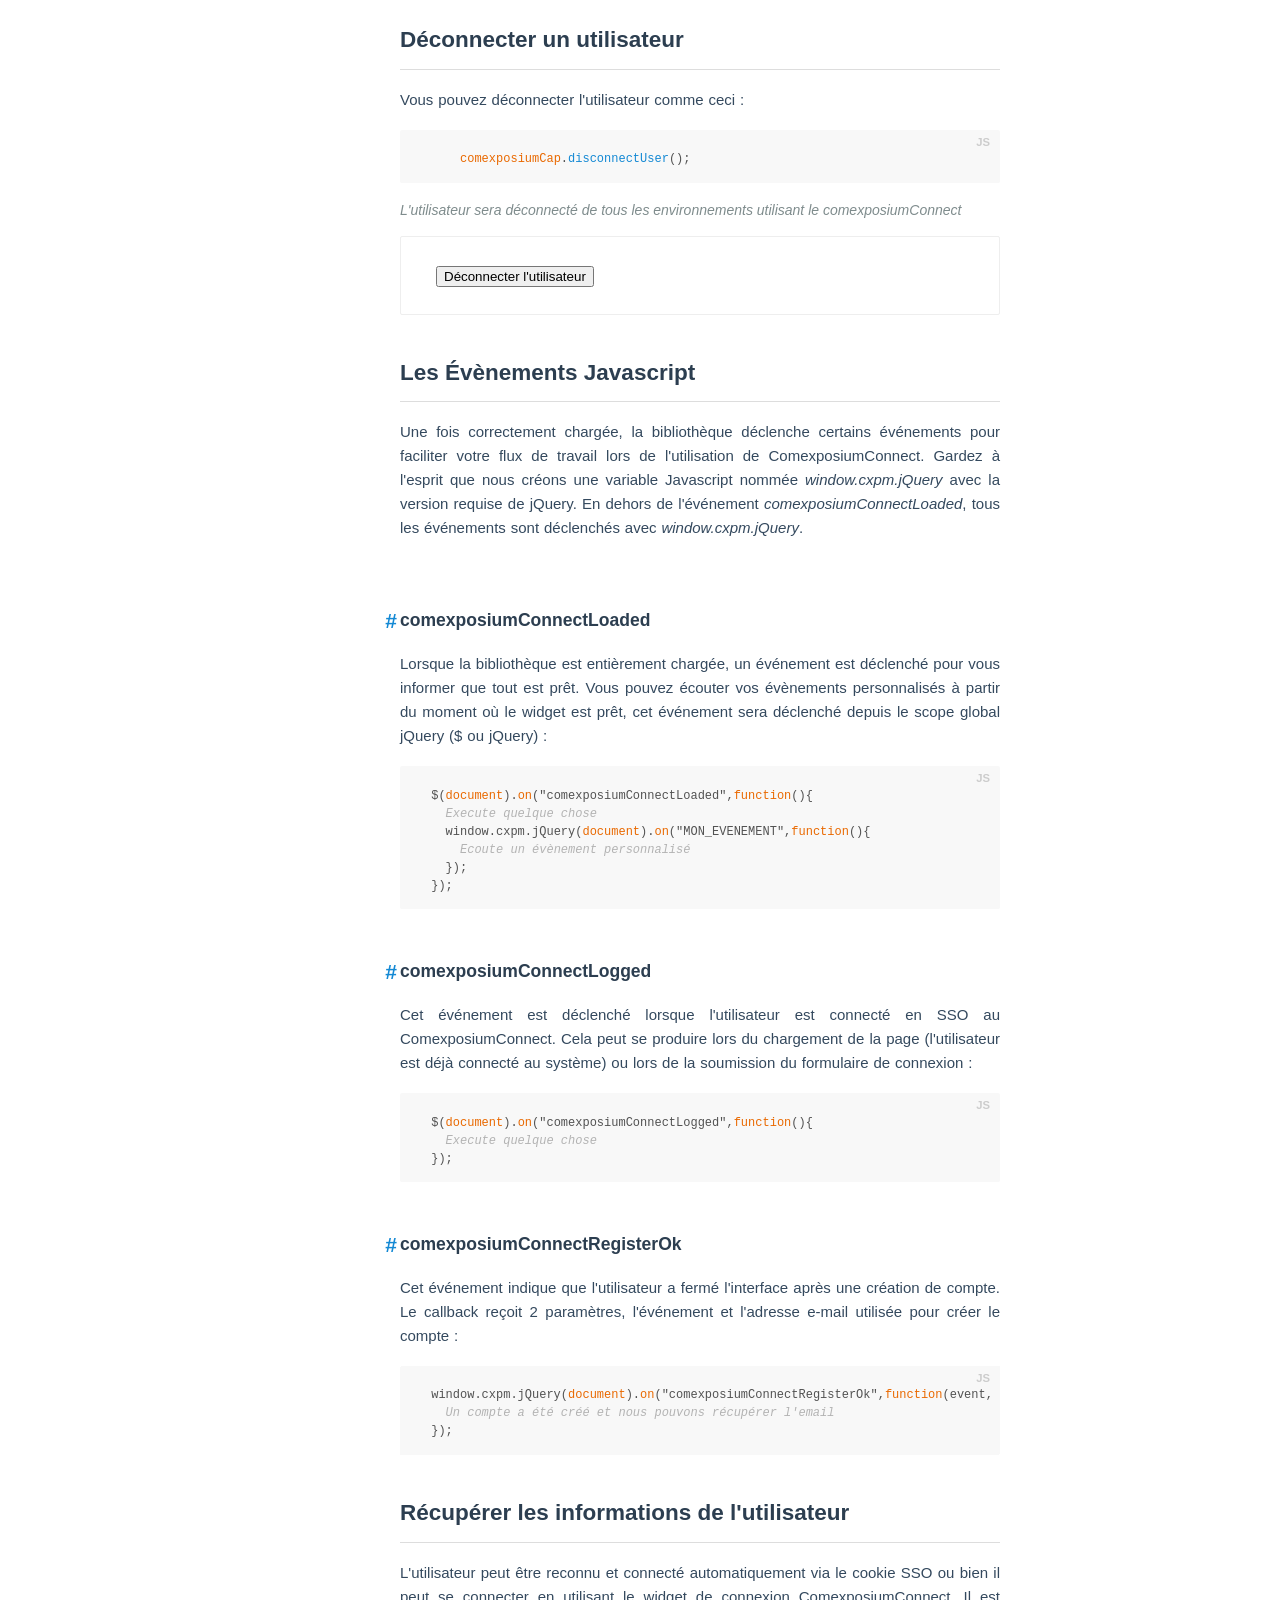
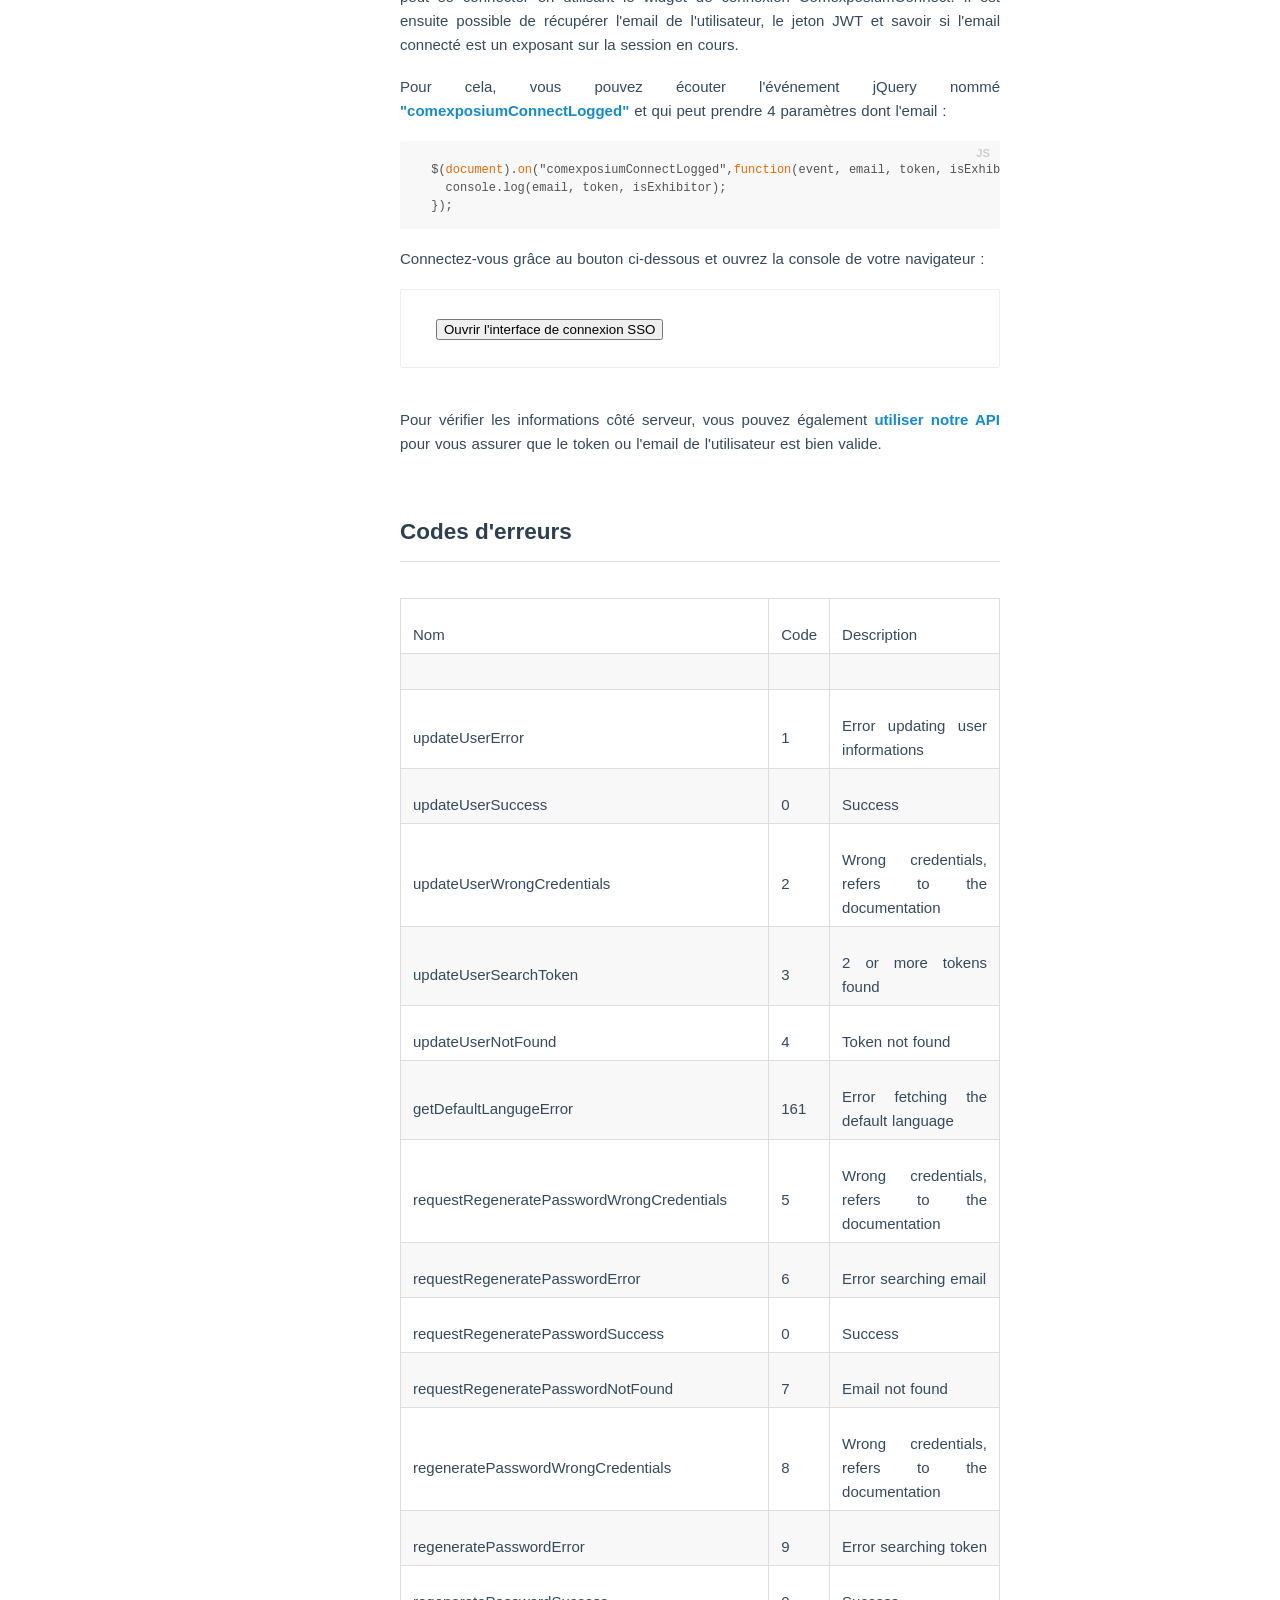
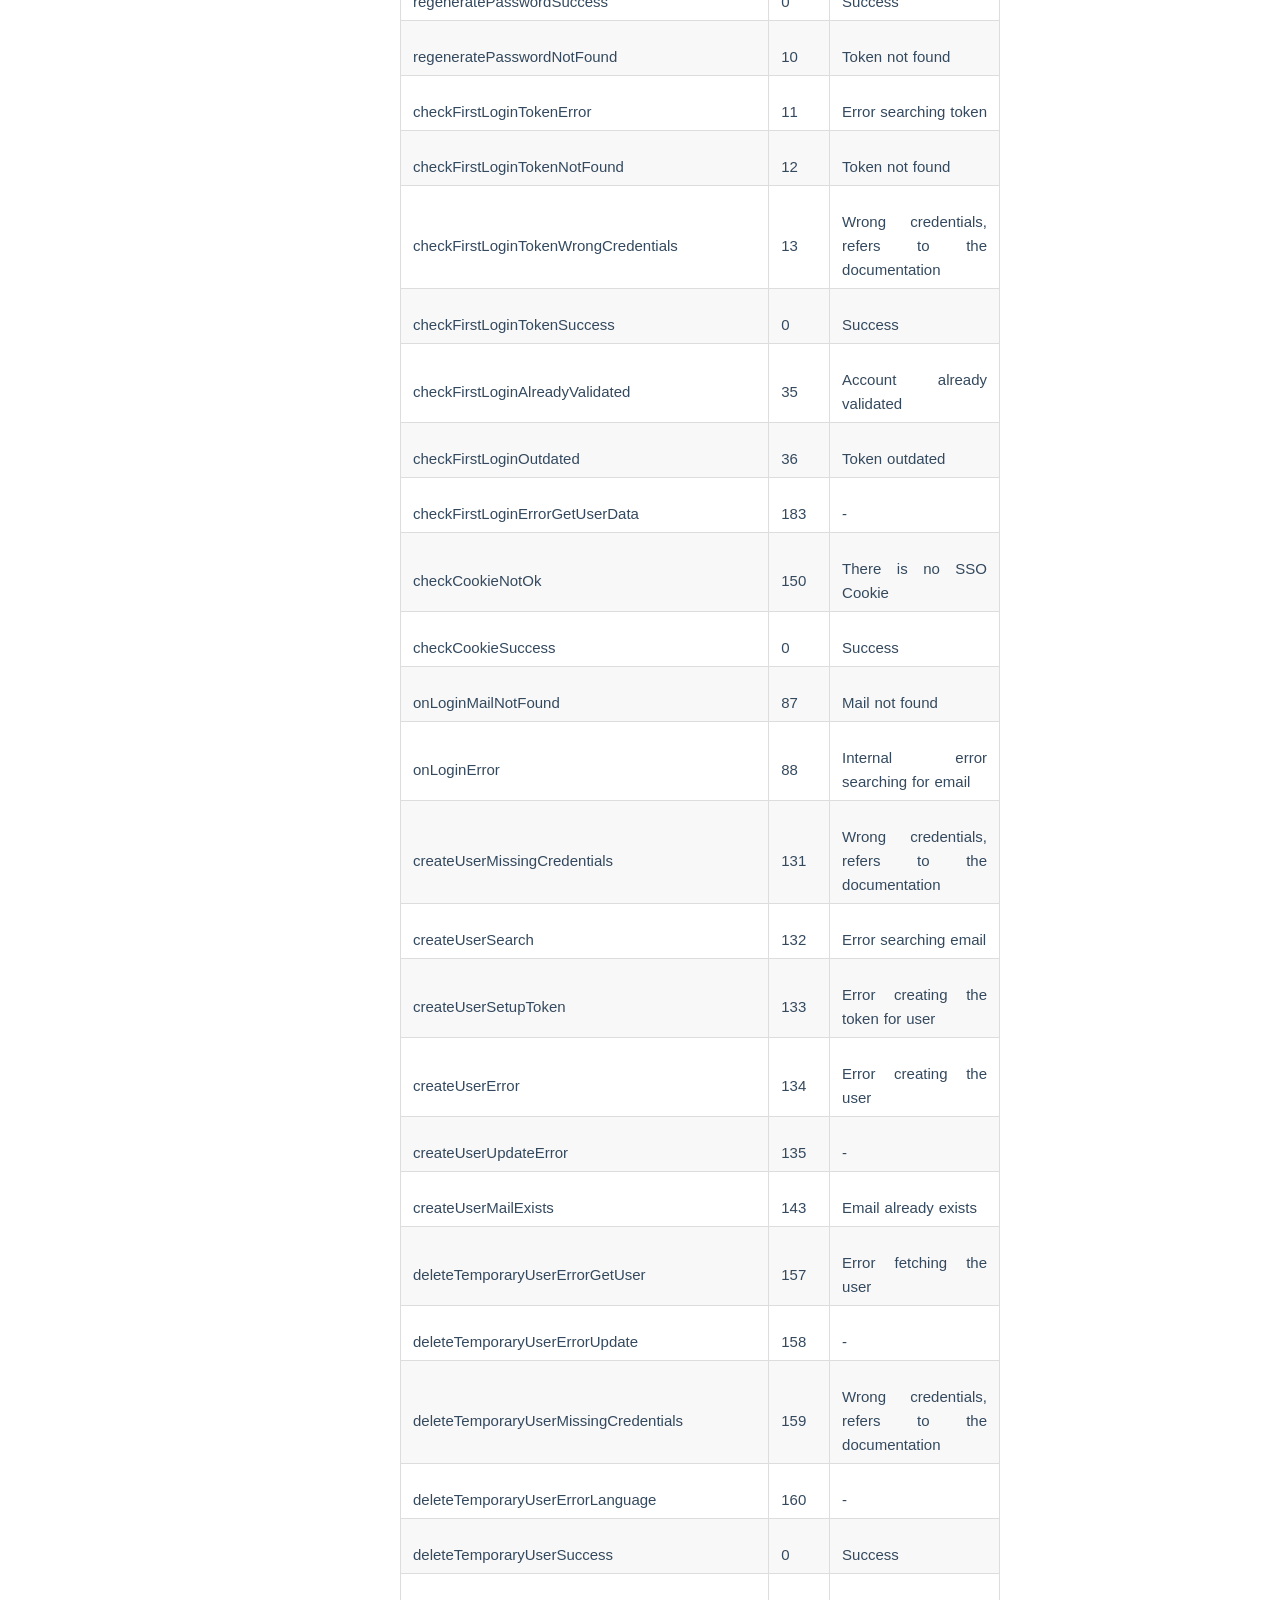
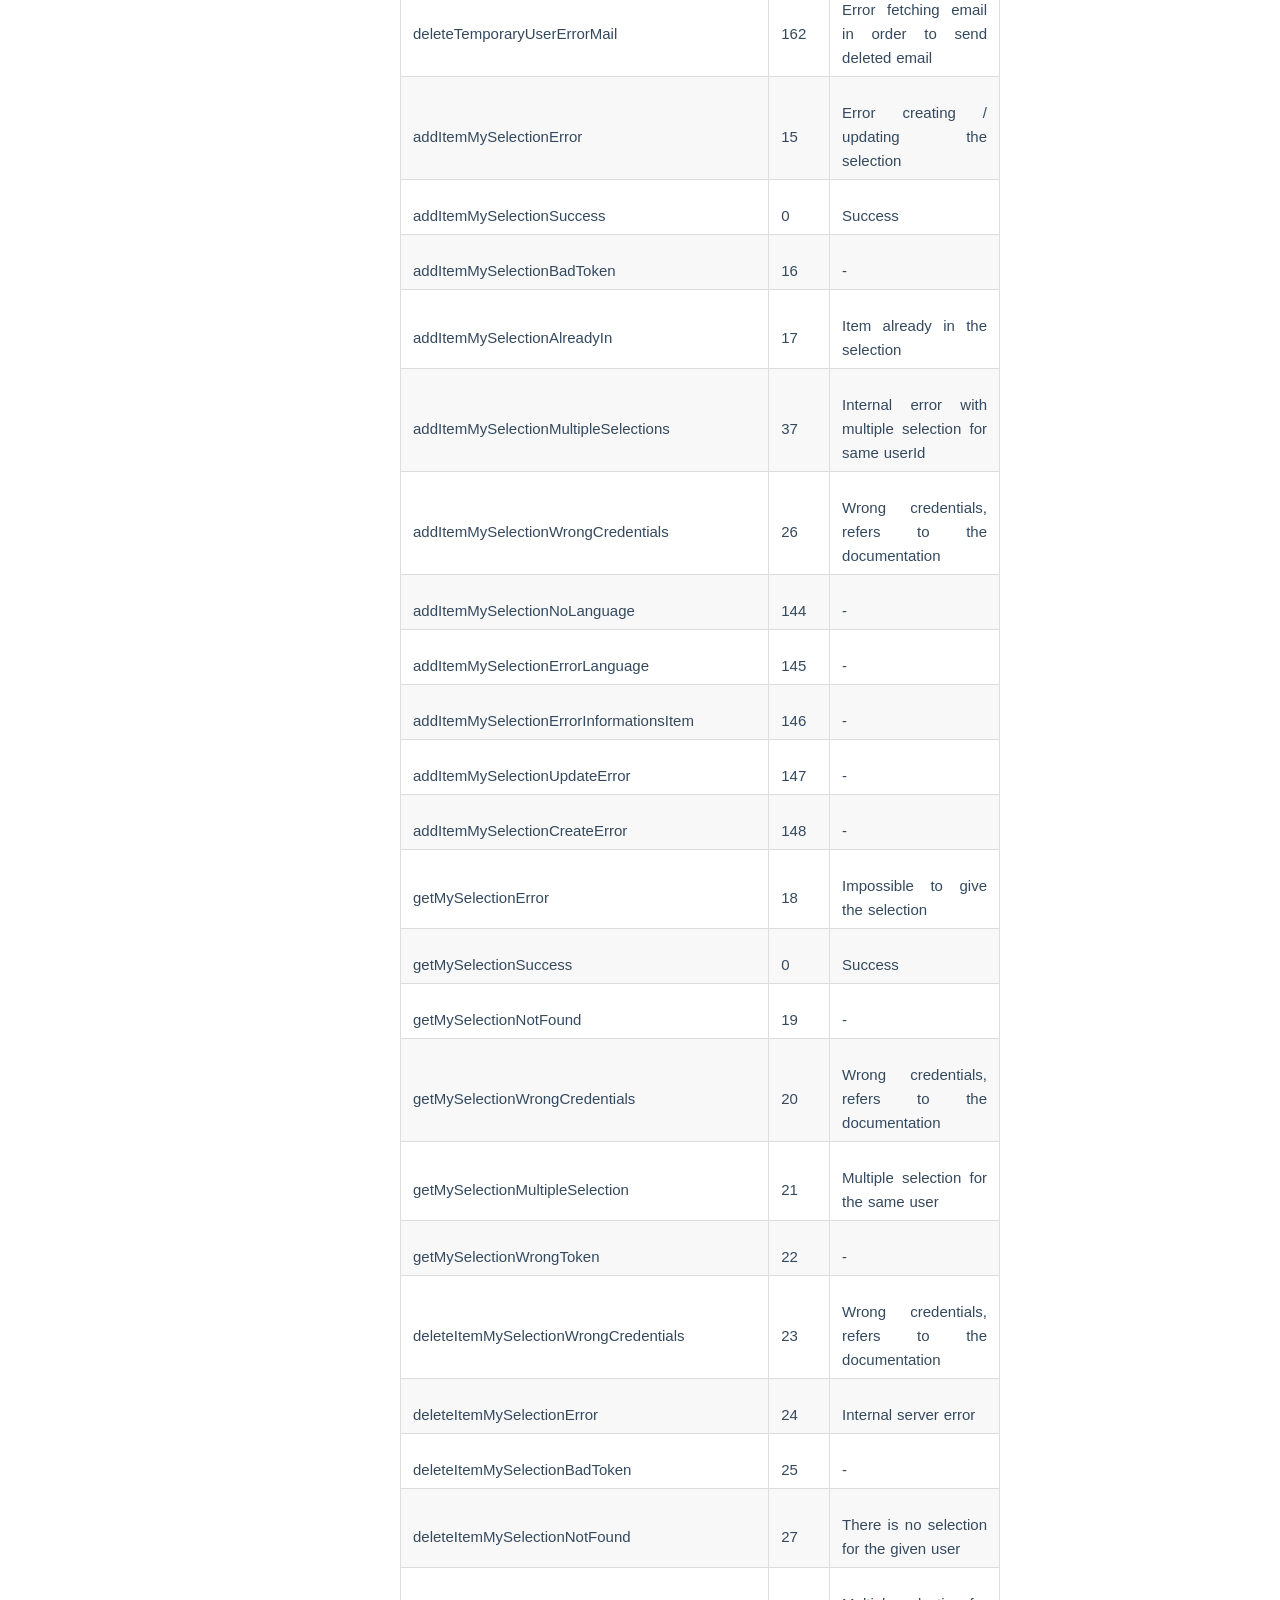
==== commit 657ff8ad: "Add api suggest to status" ====
--- a/index.html
+++ b/index.html
@@ -379,6 +379,7 @@
 
 <h2 id="Verifier-status"><a href="#Verifier-status" class="headerlink" title="Vérifier le status de l'utilisateur connecté" data-scroll="">Vérifier le status de l'utilisateur connecté</a></h2>
 <p>Vous pouvez vérifier le status de l'utilisateur connecté. Cette méthode retourne un tableau contenant les status de l'utilisateur connecté.<br />Si l'utilisateur n'a aucun status, la méthode retournera un tableau vide.</p>
+<p>Vous pouvez ajouter, modifier ou supprimer des status en utilisant <a href="http://docs.comexposium-sso.com/" target="_blank">notre API</a></p>
 <figure class="highlight js"><table><tbody><tr><td class="code"><pre>
     <span class="line"><span class="keyword">comexposiumConnect</span>.<span class="string">getUserTypes</span>(<span class="keyword">function</span>(<span class="string">listOfUserType</span>){
       <span class="line">console.log(<span class="keyword">listOfUserType</span>)</span>
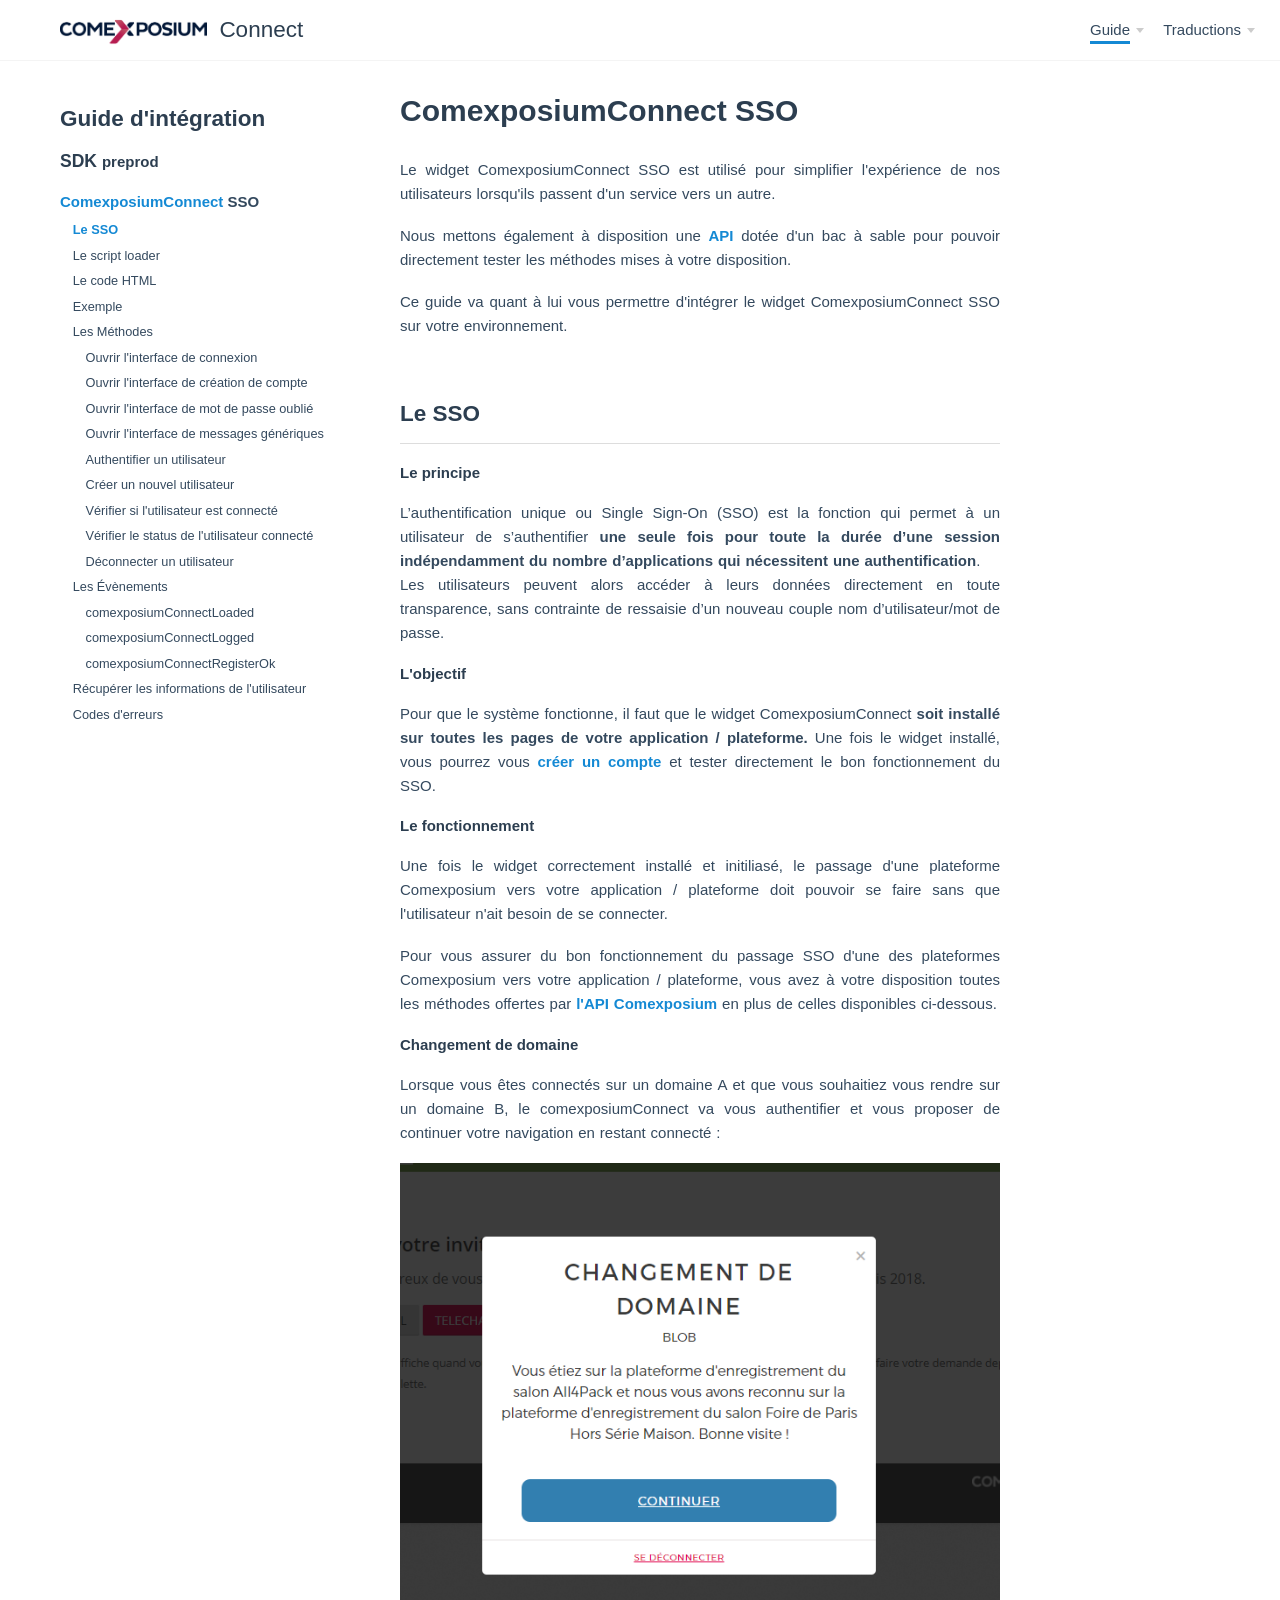
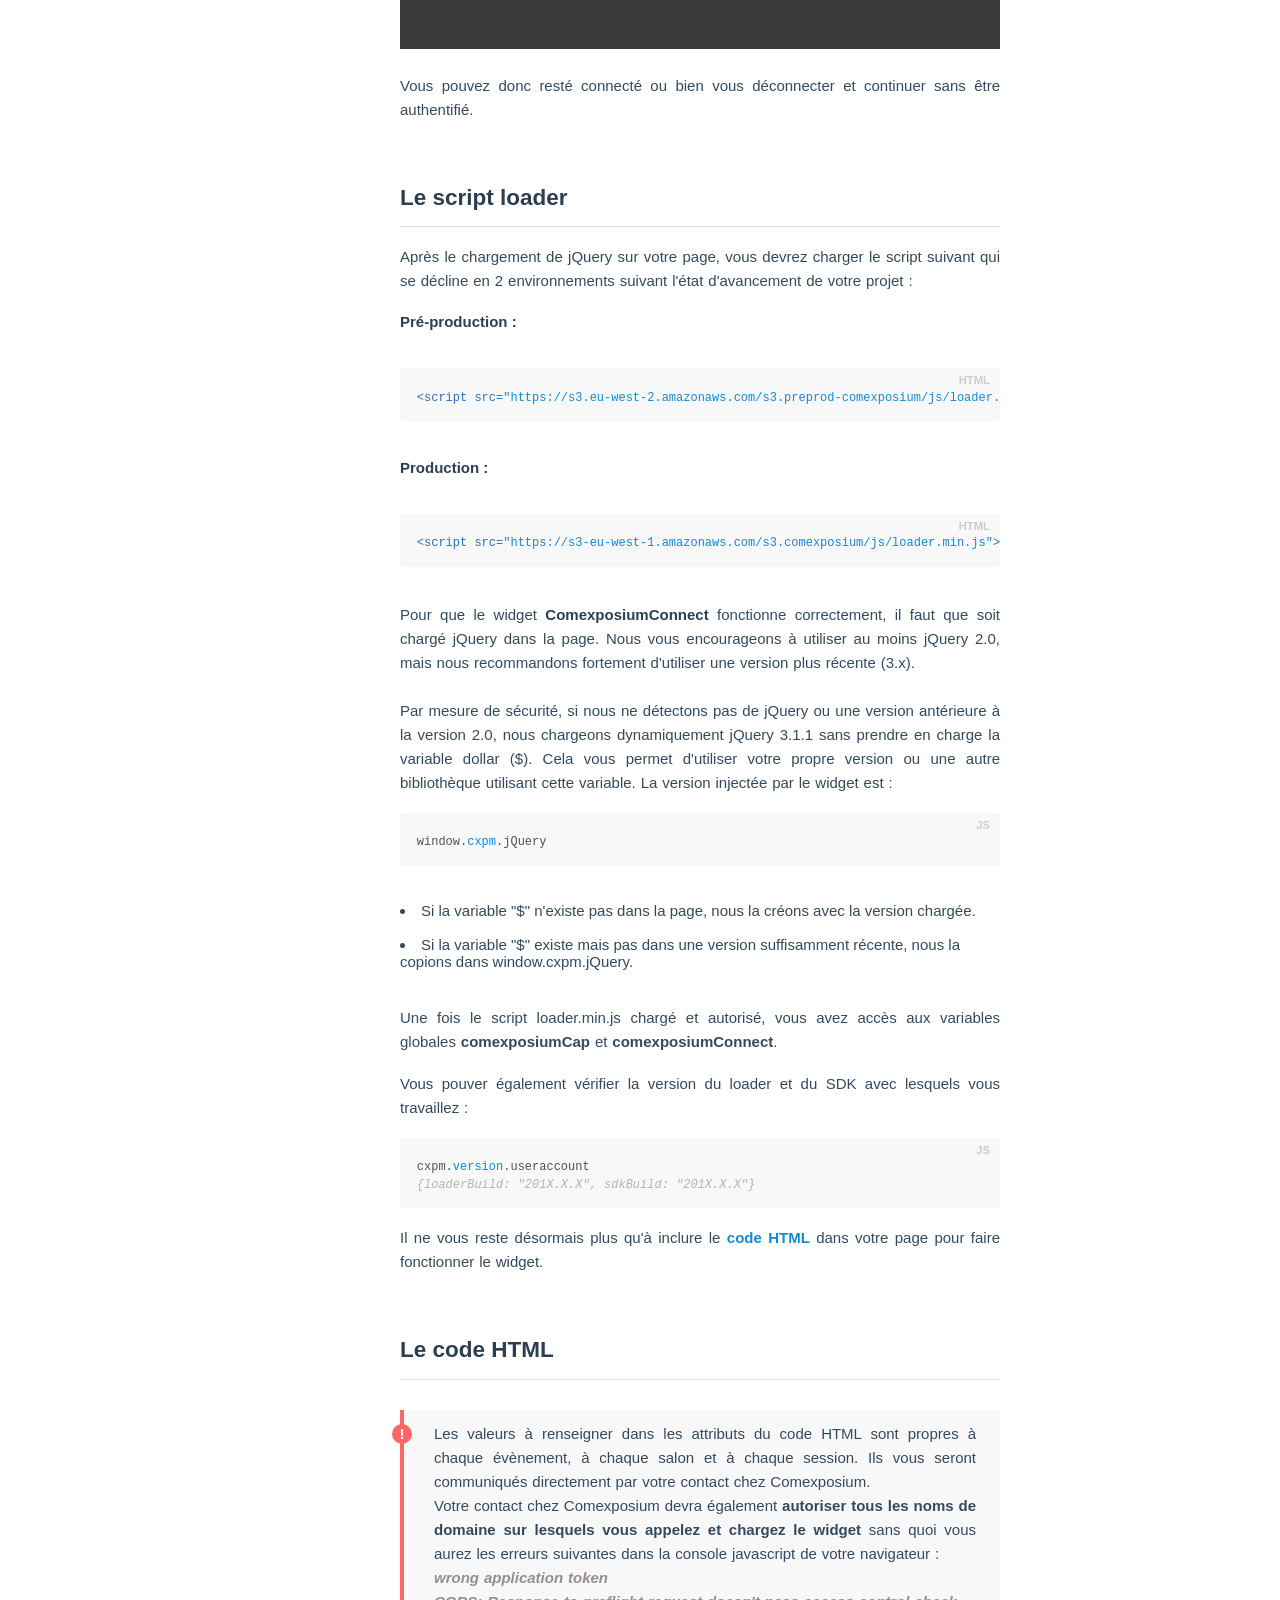
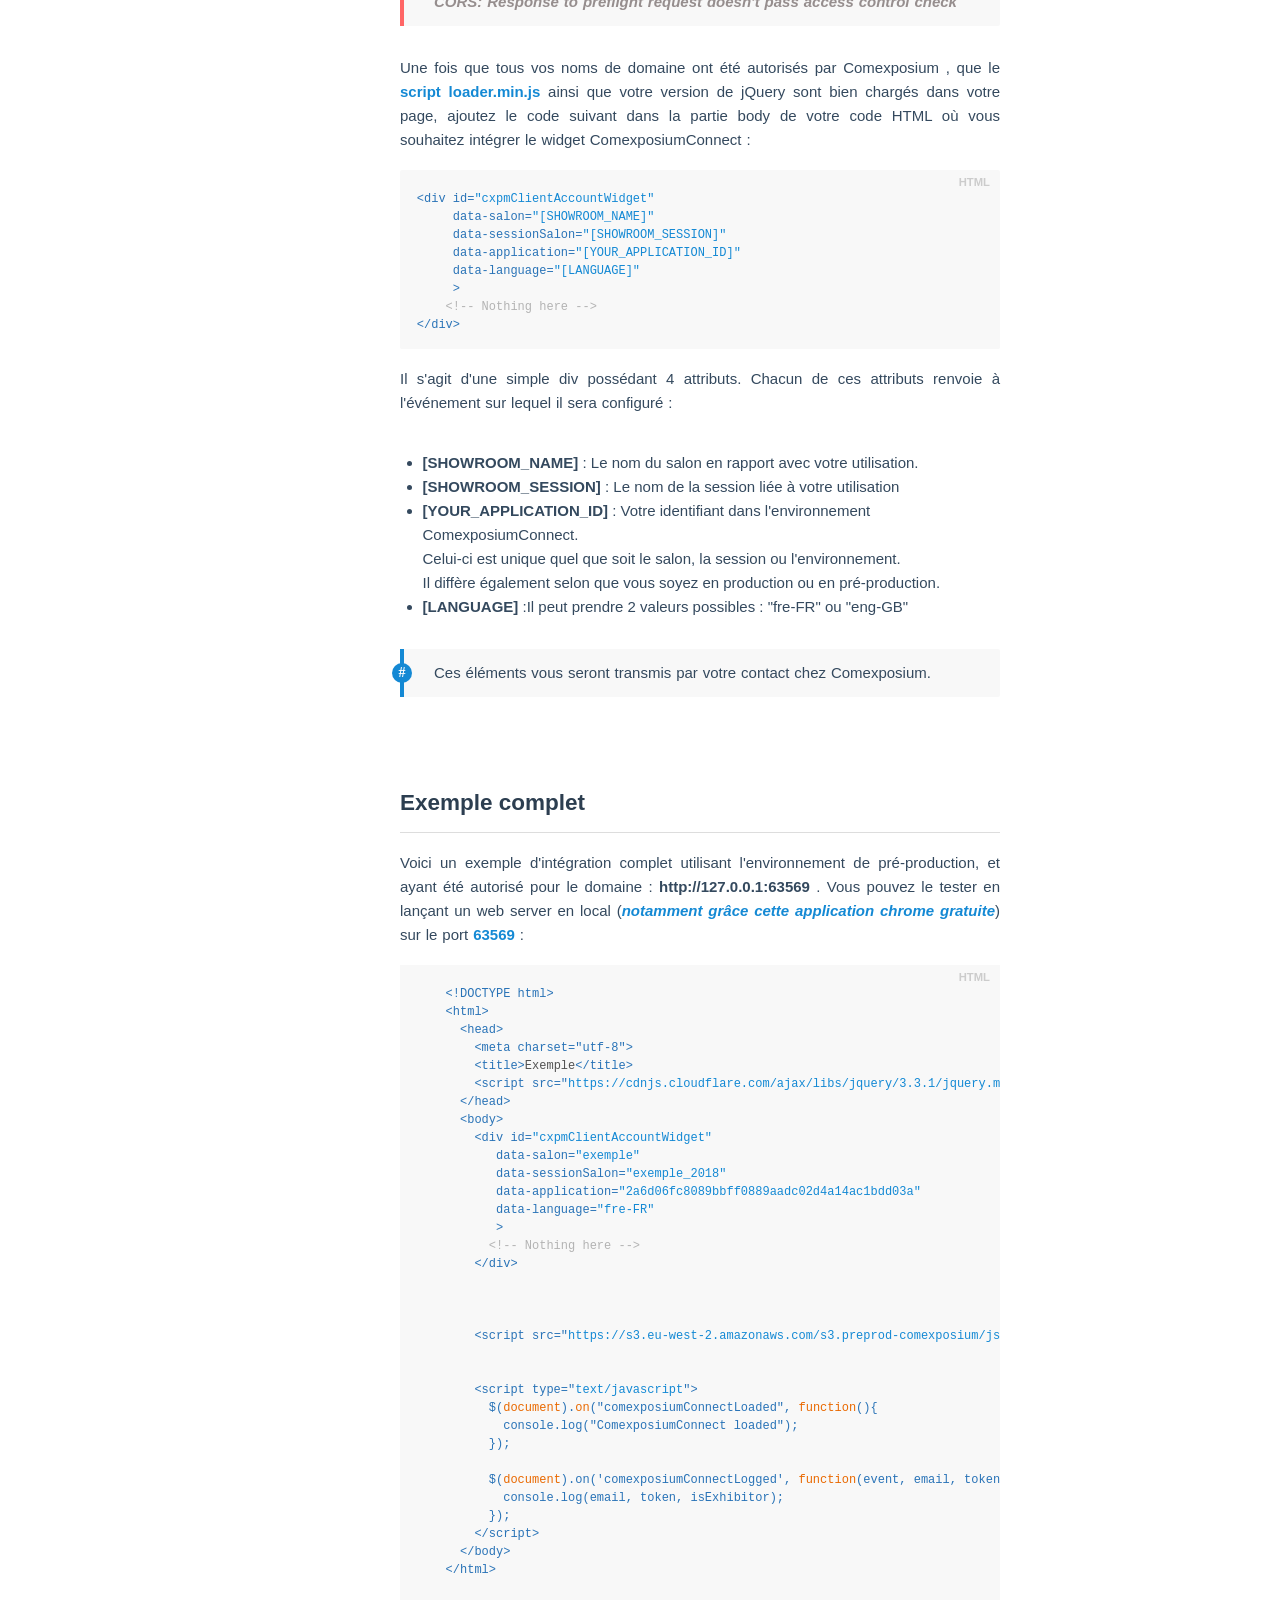
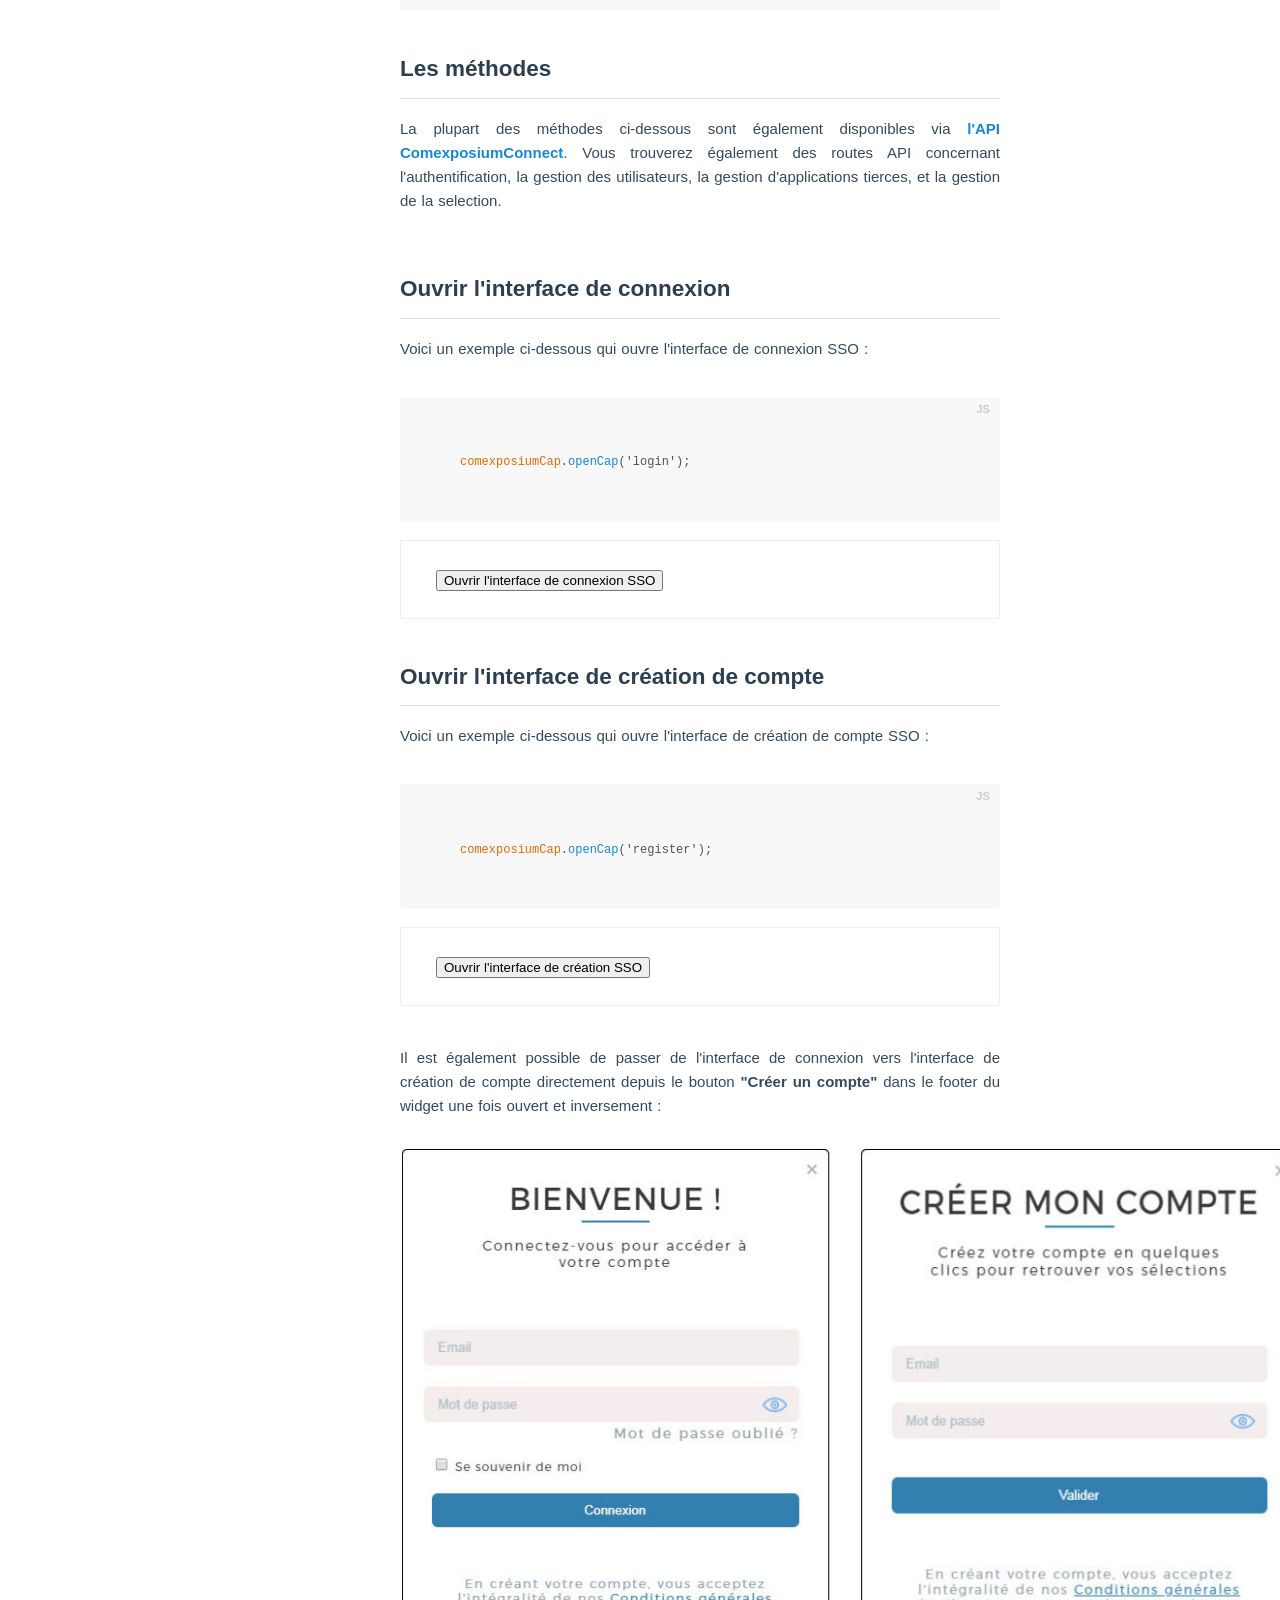
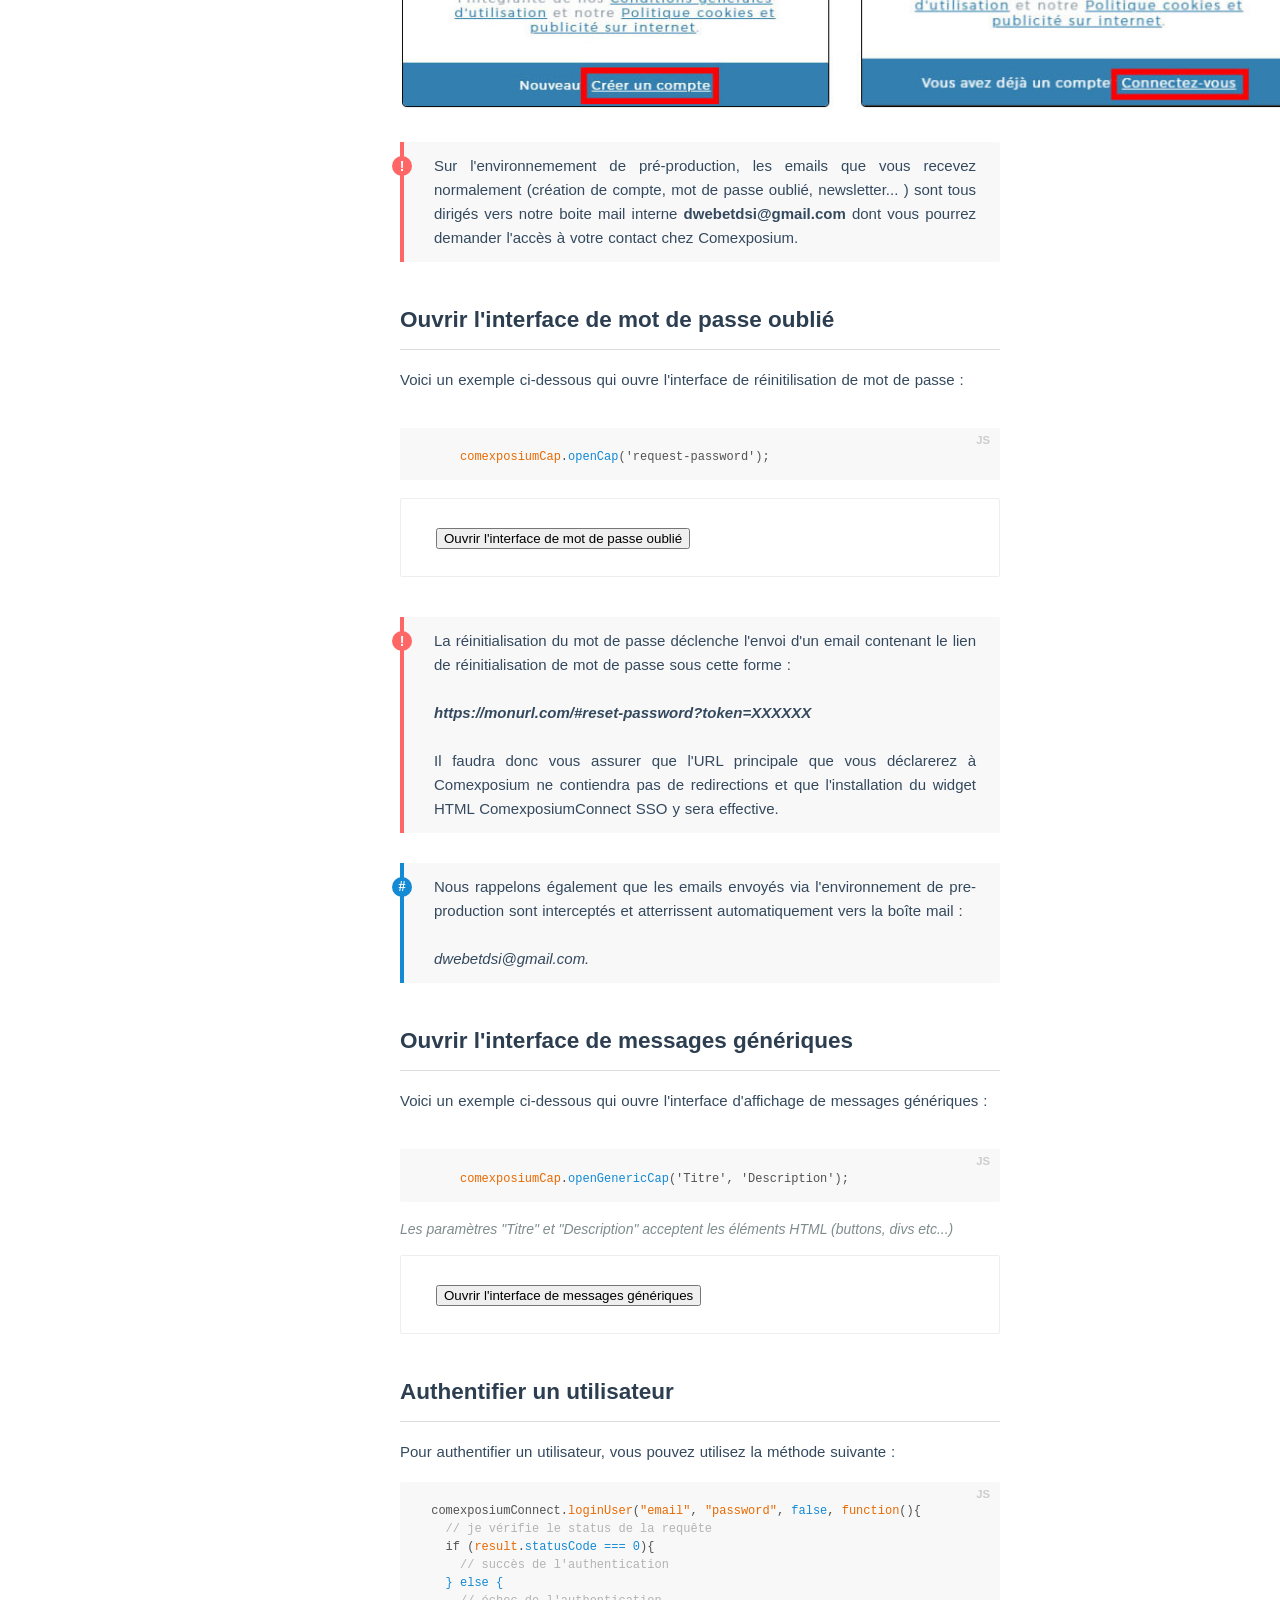
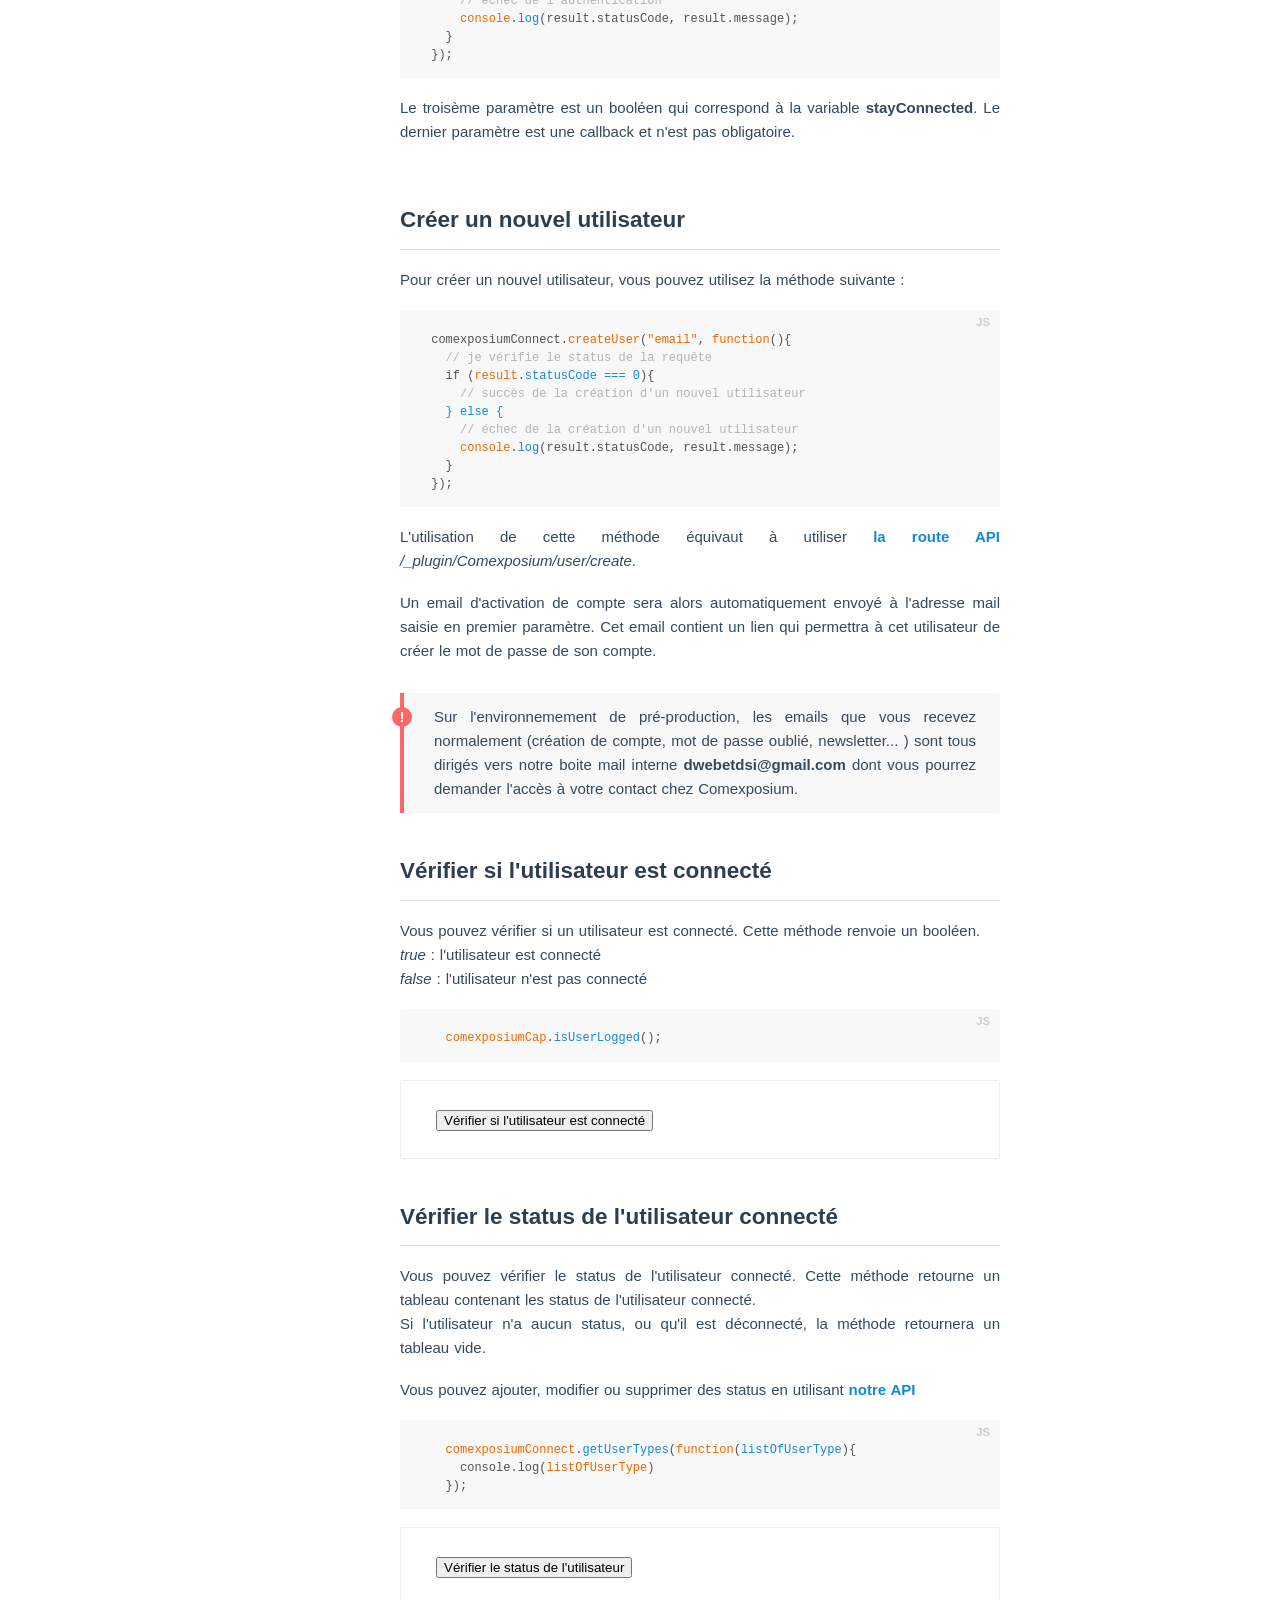
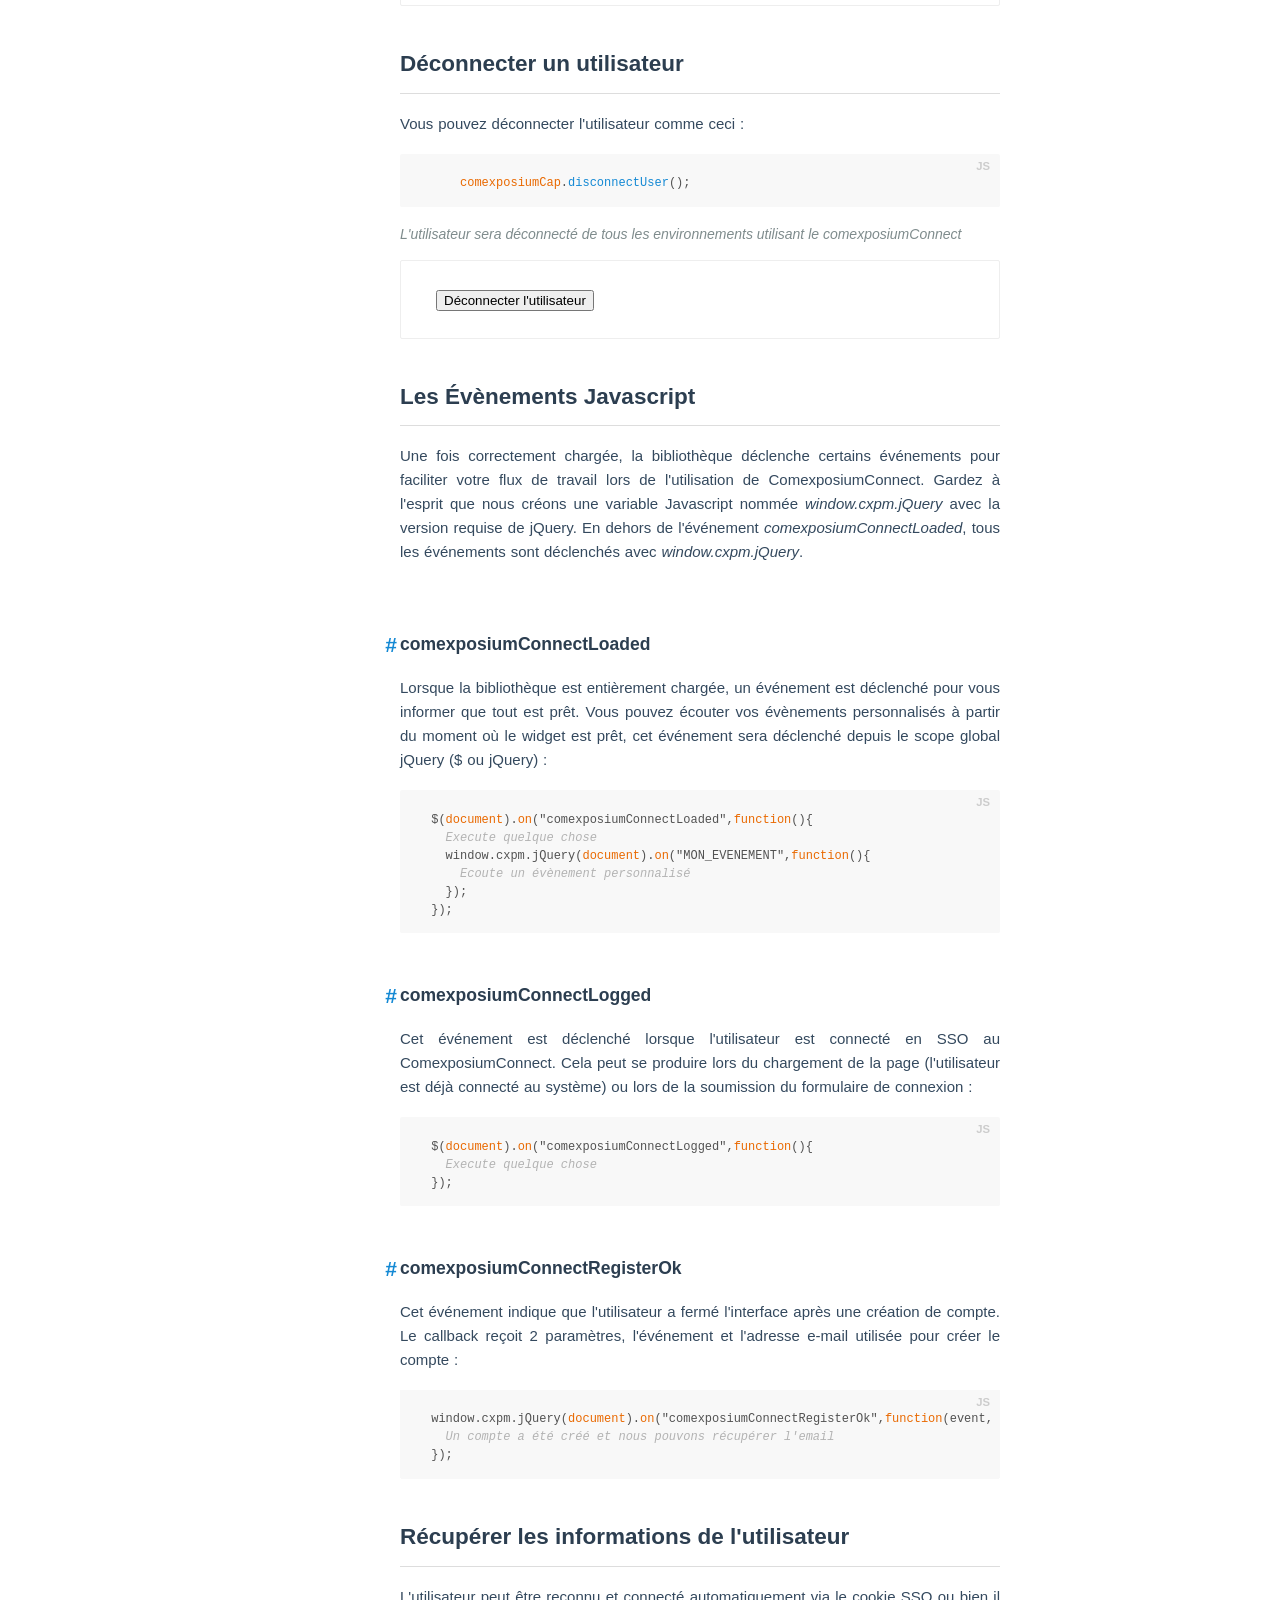
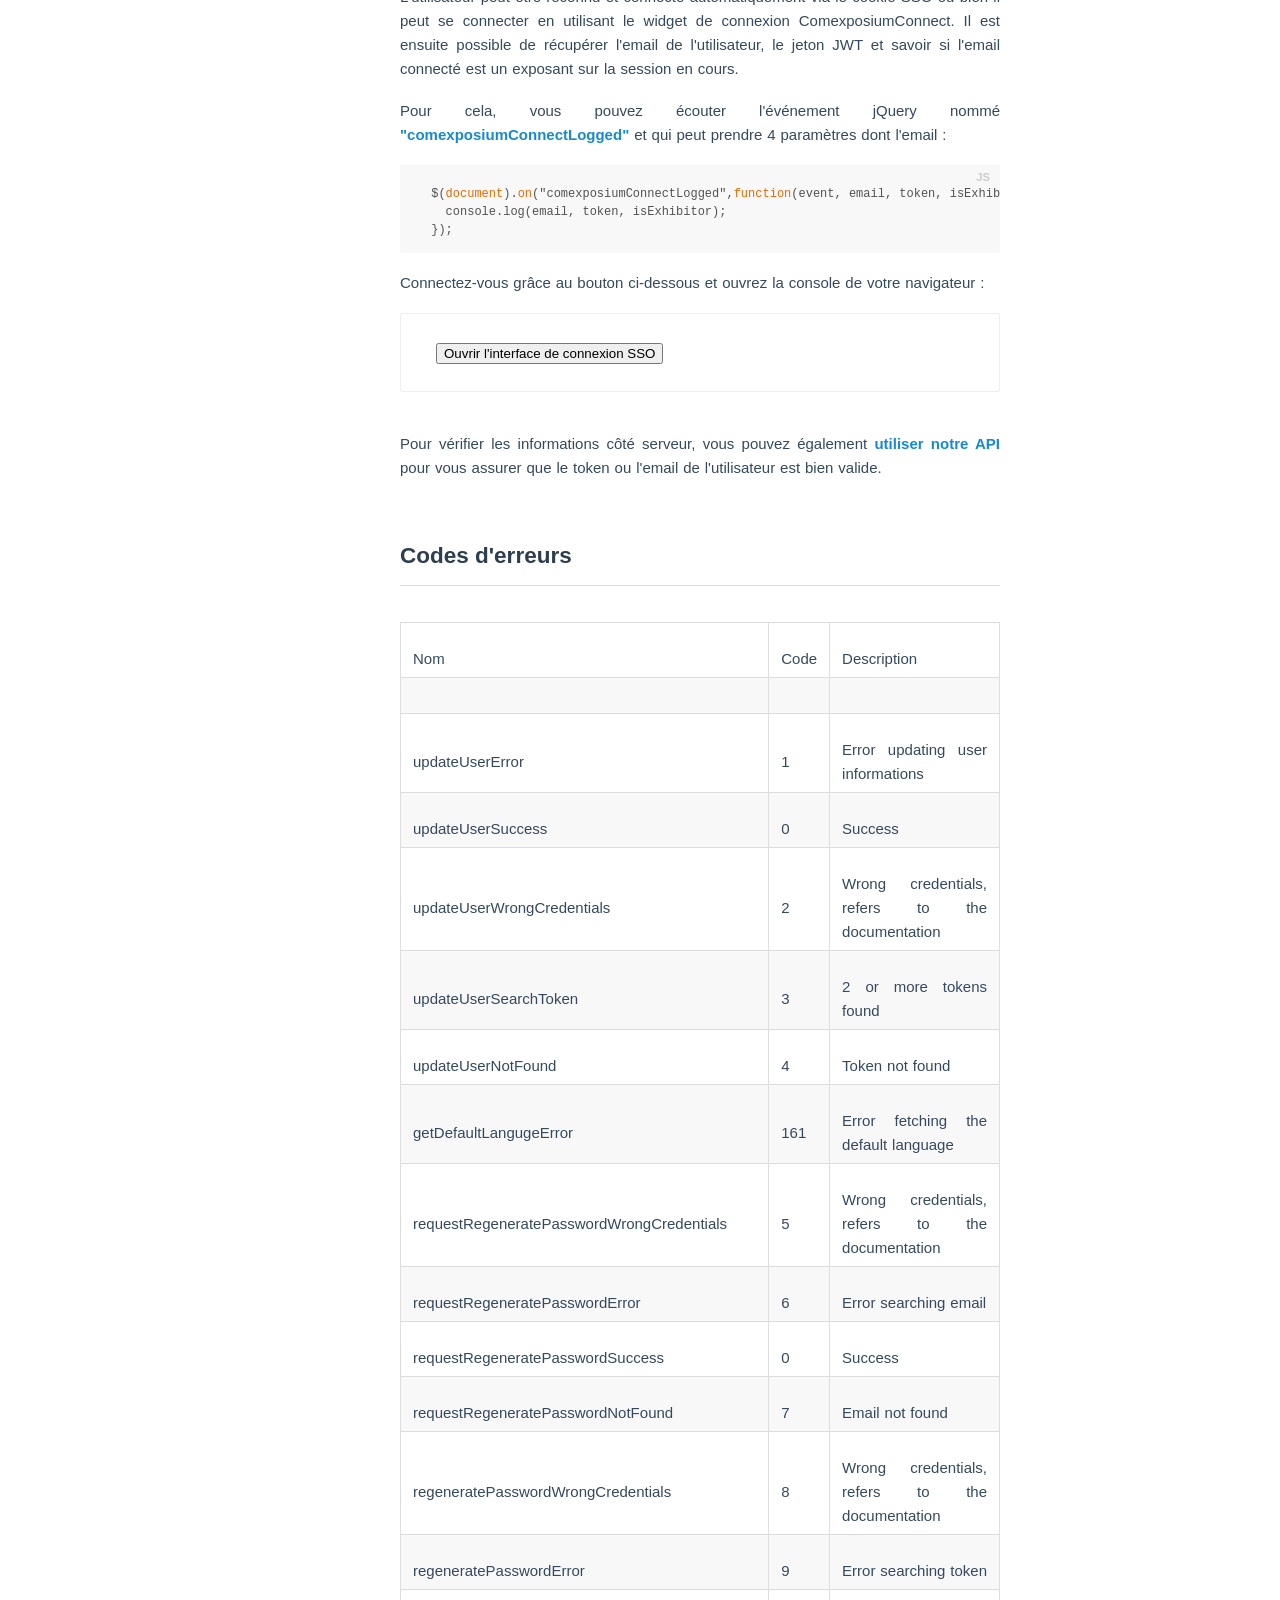
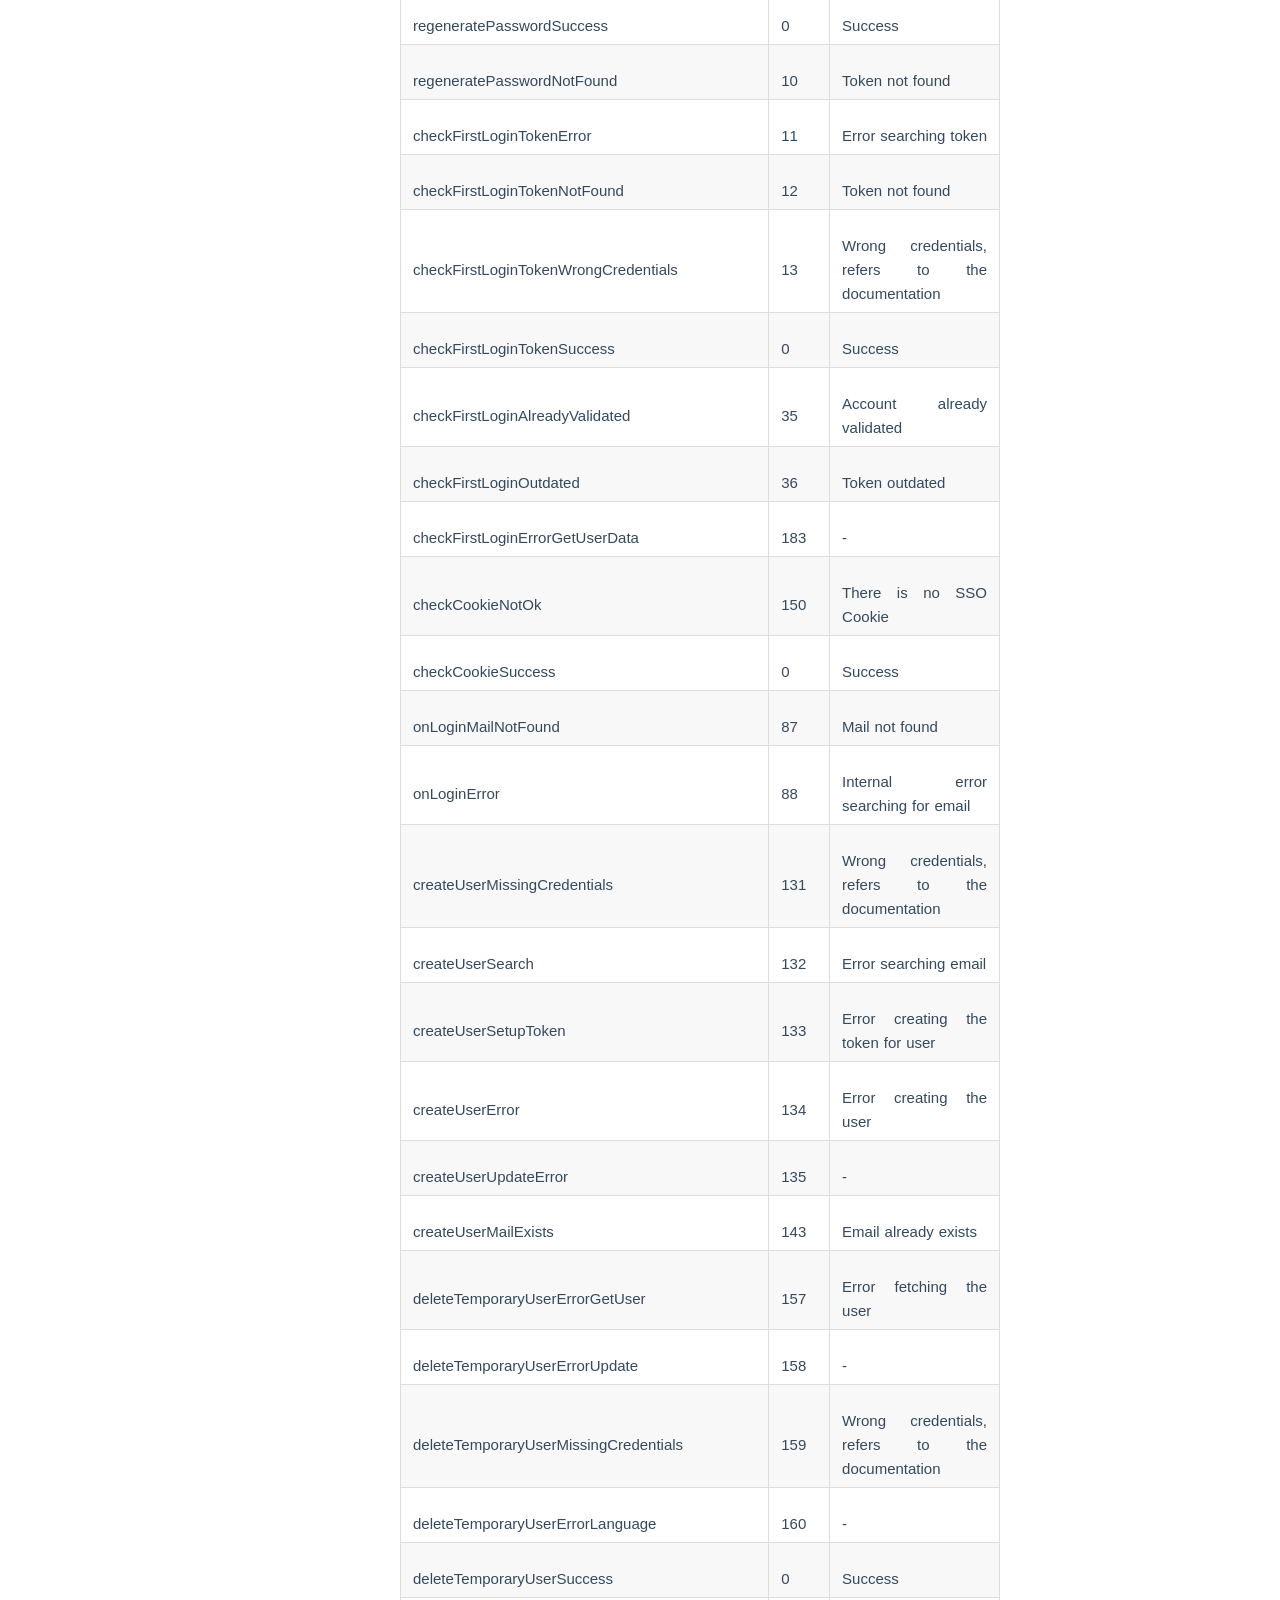
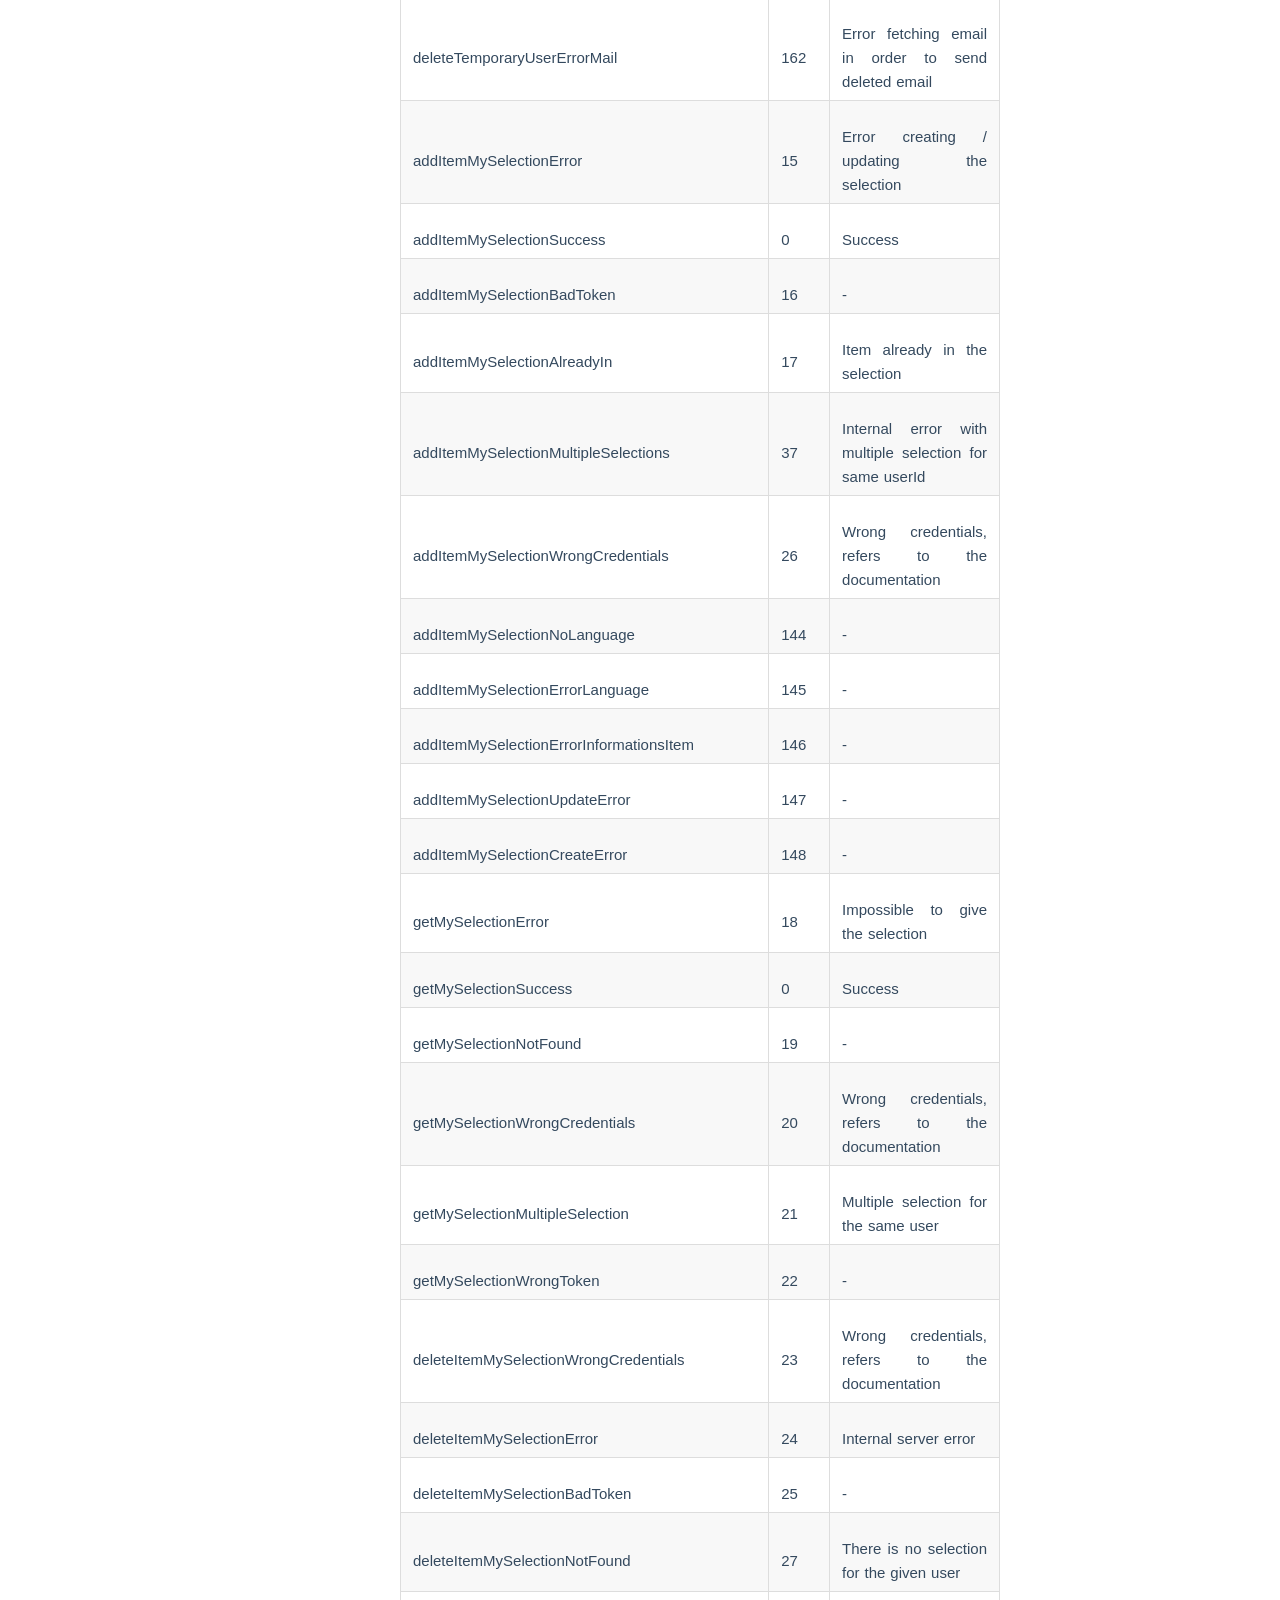
==== commit 629e960c: "Add deconnect case" ====
--- a/index.html
+++ b/index.html
@@ -378,7 +378,7 @@
 </div>
 
 <h2 id="Verifier-status"><a href="#Verifier-status" class="headerlink" title="Vérifier le status de l'utilisateur connecté" data-scroll="">Vérifier le status de l'utilisateur connecté</a></h2>
-<p>Vous pouvez vérifier le status de l'utilisateur connecté. Cette méthode retourne un tableau contenant les status de l'utilisateur connecté.<br />Si l'utilisateur n'a aucun status, la méthode retournera un tableau vide.</p>
+<p>Vous pouvez vérifier le status de l'utilisateur connecté. Cette méthode retourne un tableau contenant les status de l'utilisateur connecté.<br />Si l'utilisateur n'a aucun status, ou qu'il est déconnecté, la méthode retournera un tableau vide.</p>
 <p>Vous pouvez ajouter, modifier ou supprimer des status en utilisant <a href="http://docs.comexposium-sso.com/" target="_blank">notre API</a></p>
 <figure class="highlight js"><table><tbody><tr><td class="code"><pre>
     <span class="line"><span class="keyword">comexposiumConnect</span>.<span class="string">getUserTypes</span>(<span class="keyword">function</span>(<span class="string">listOfUserType</span>){
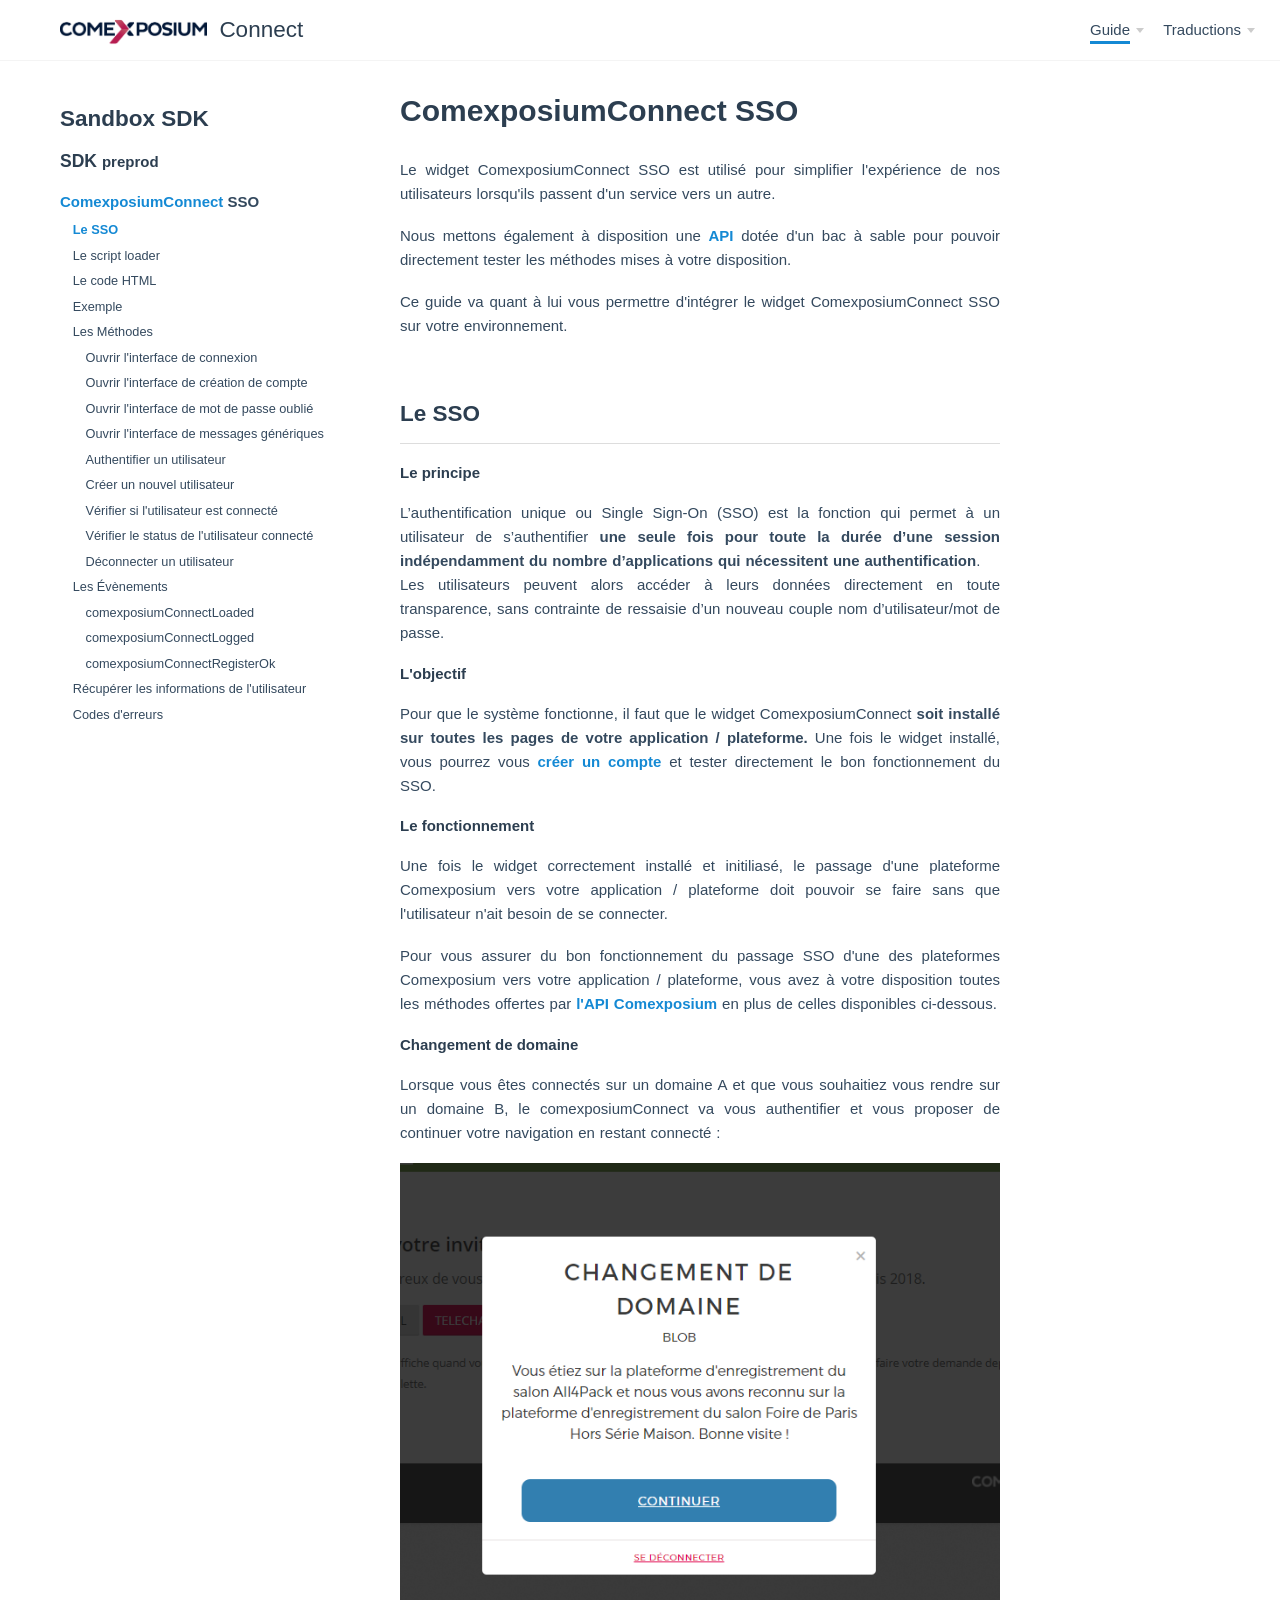
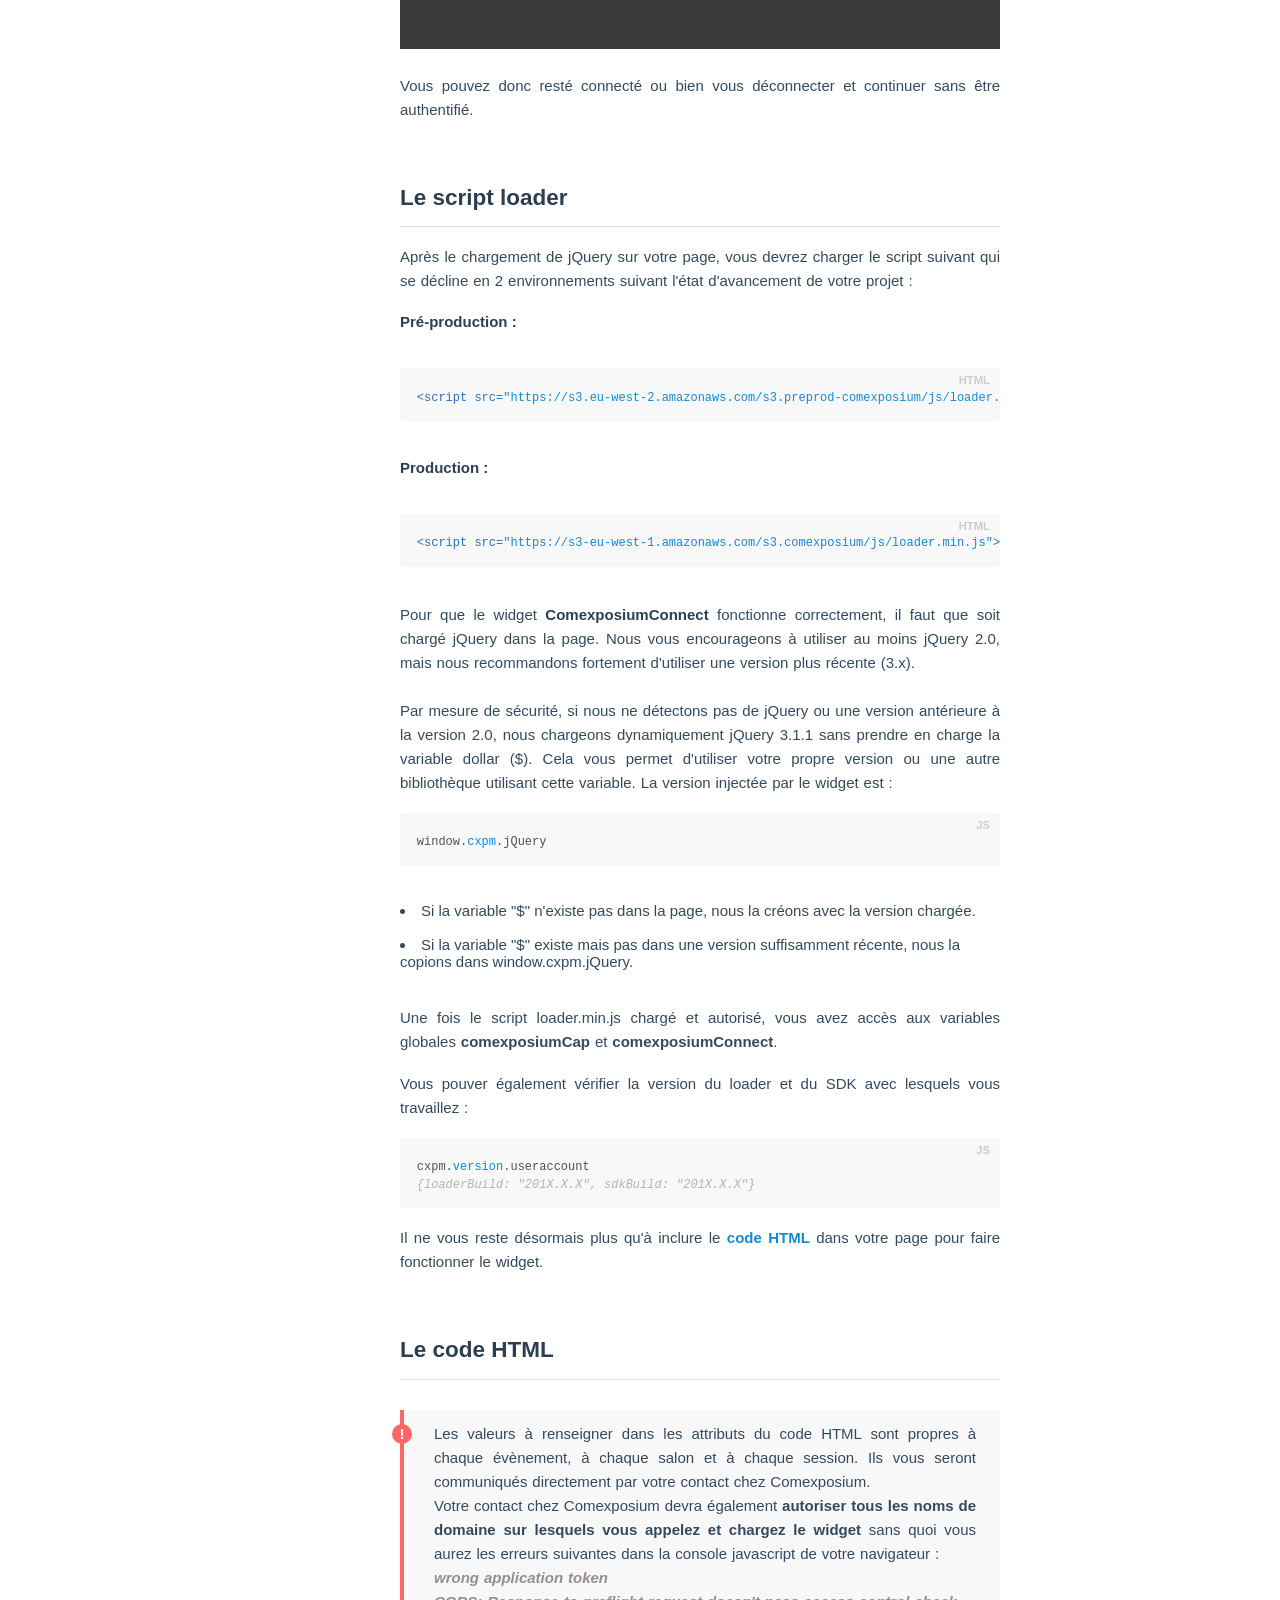
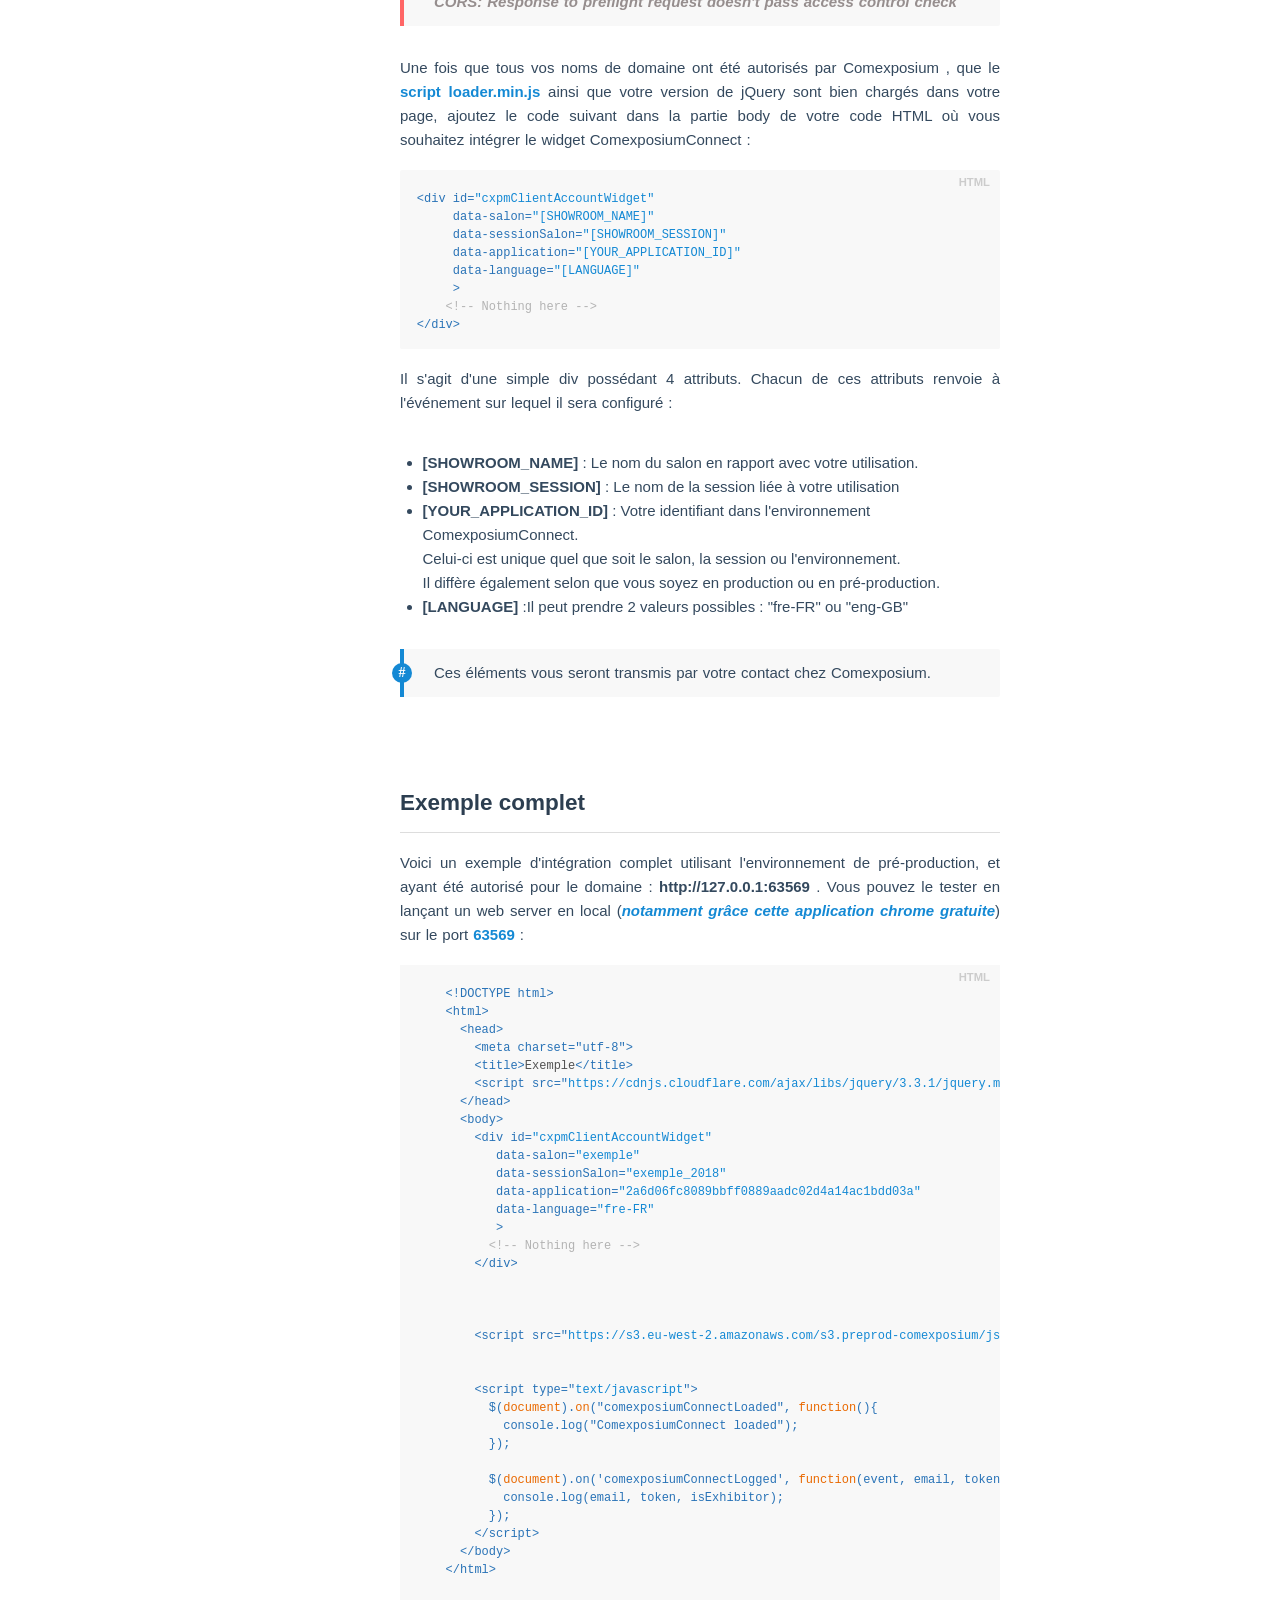
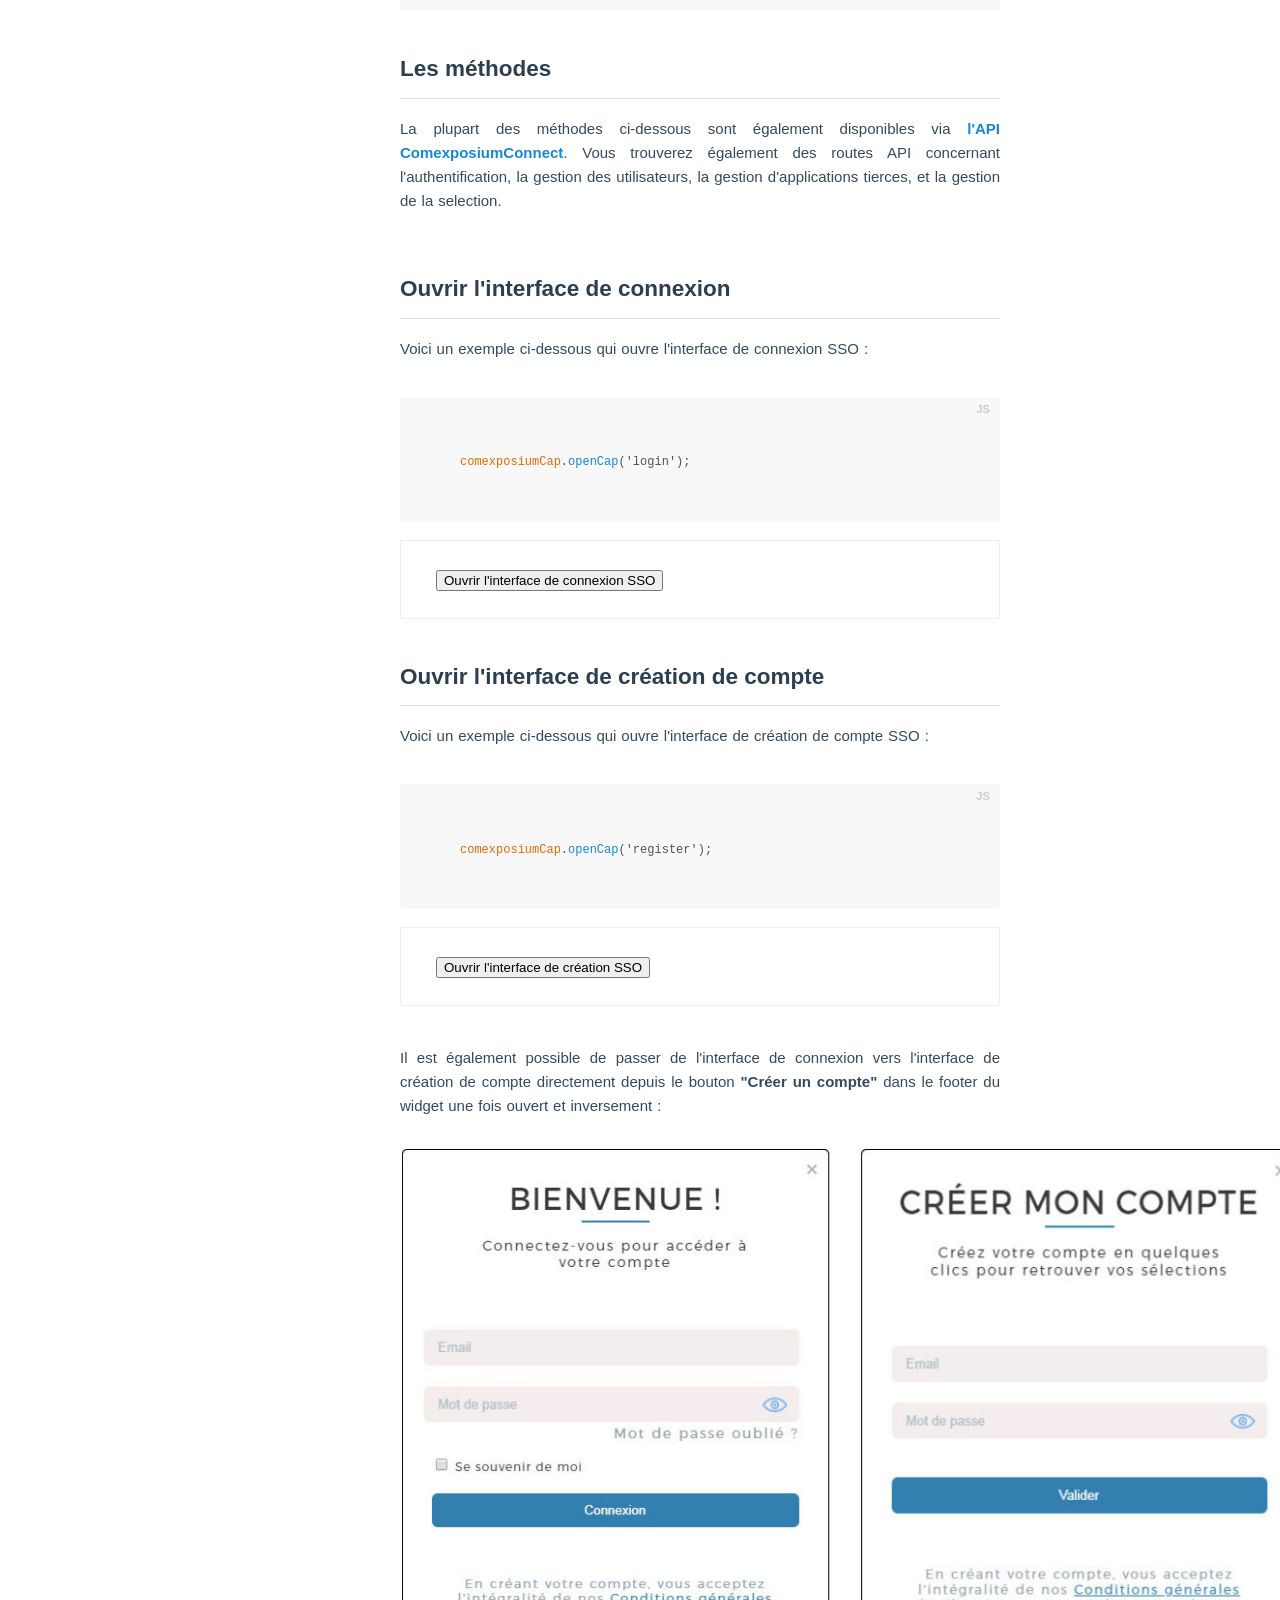
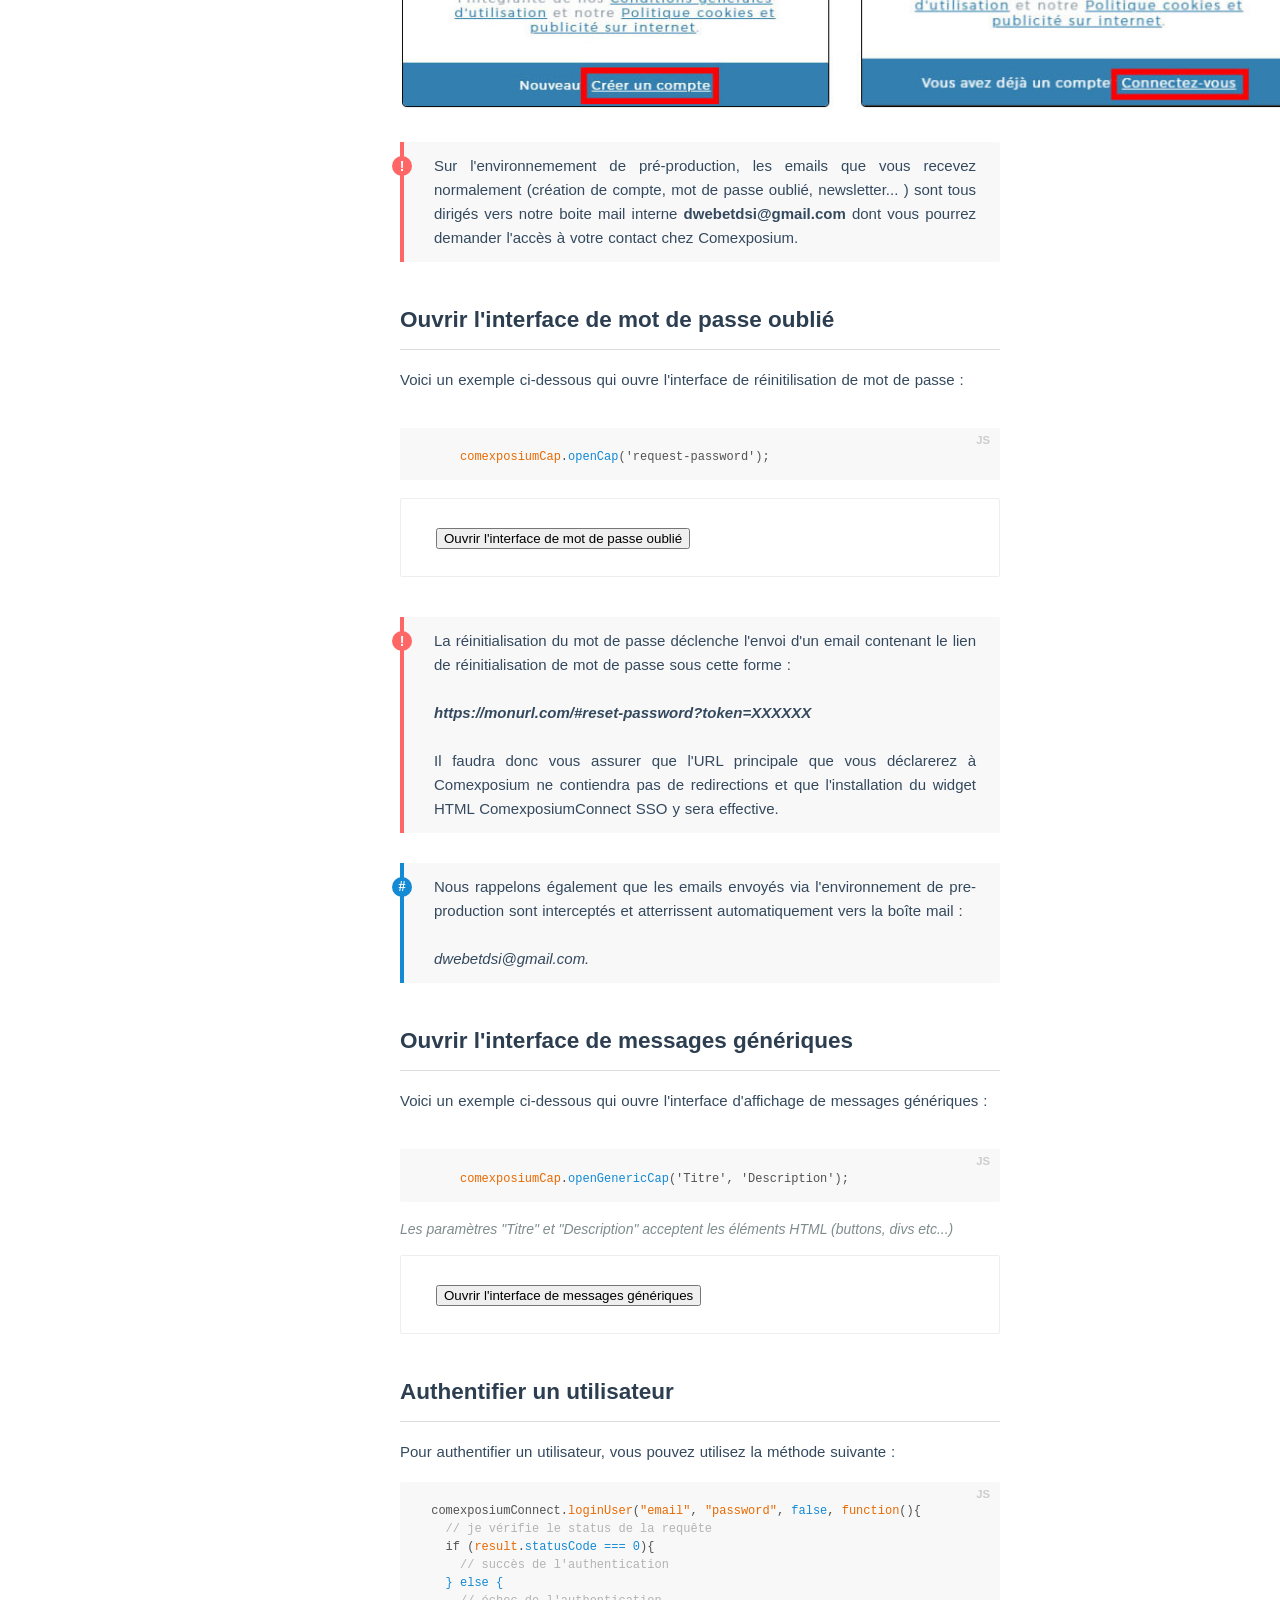
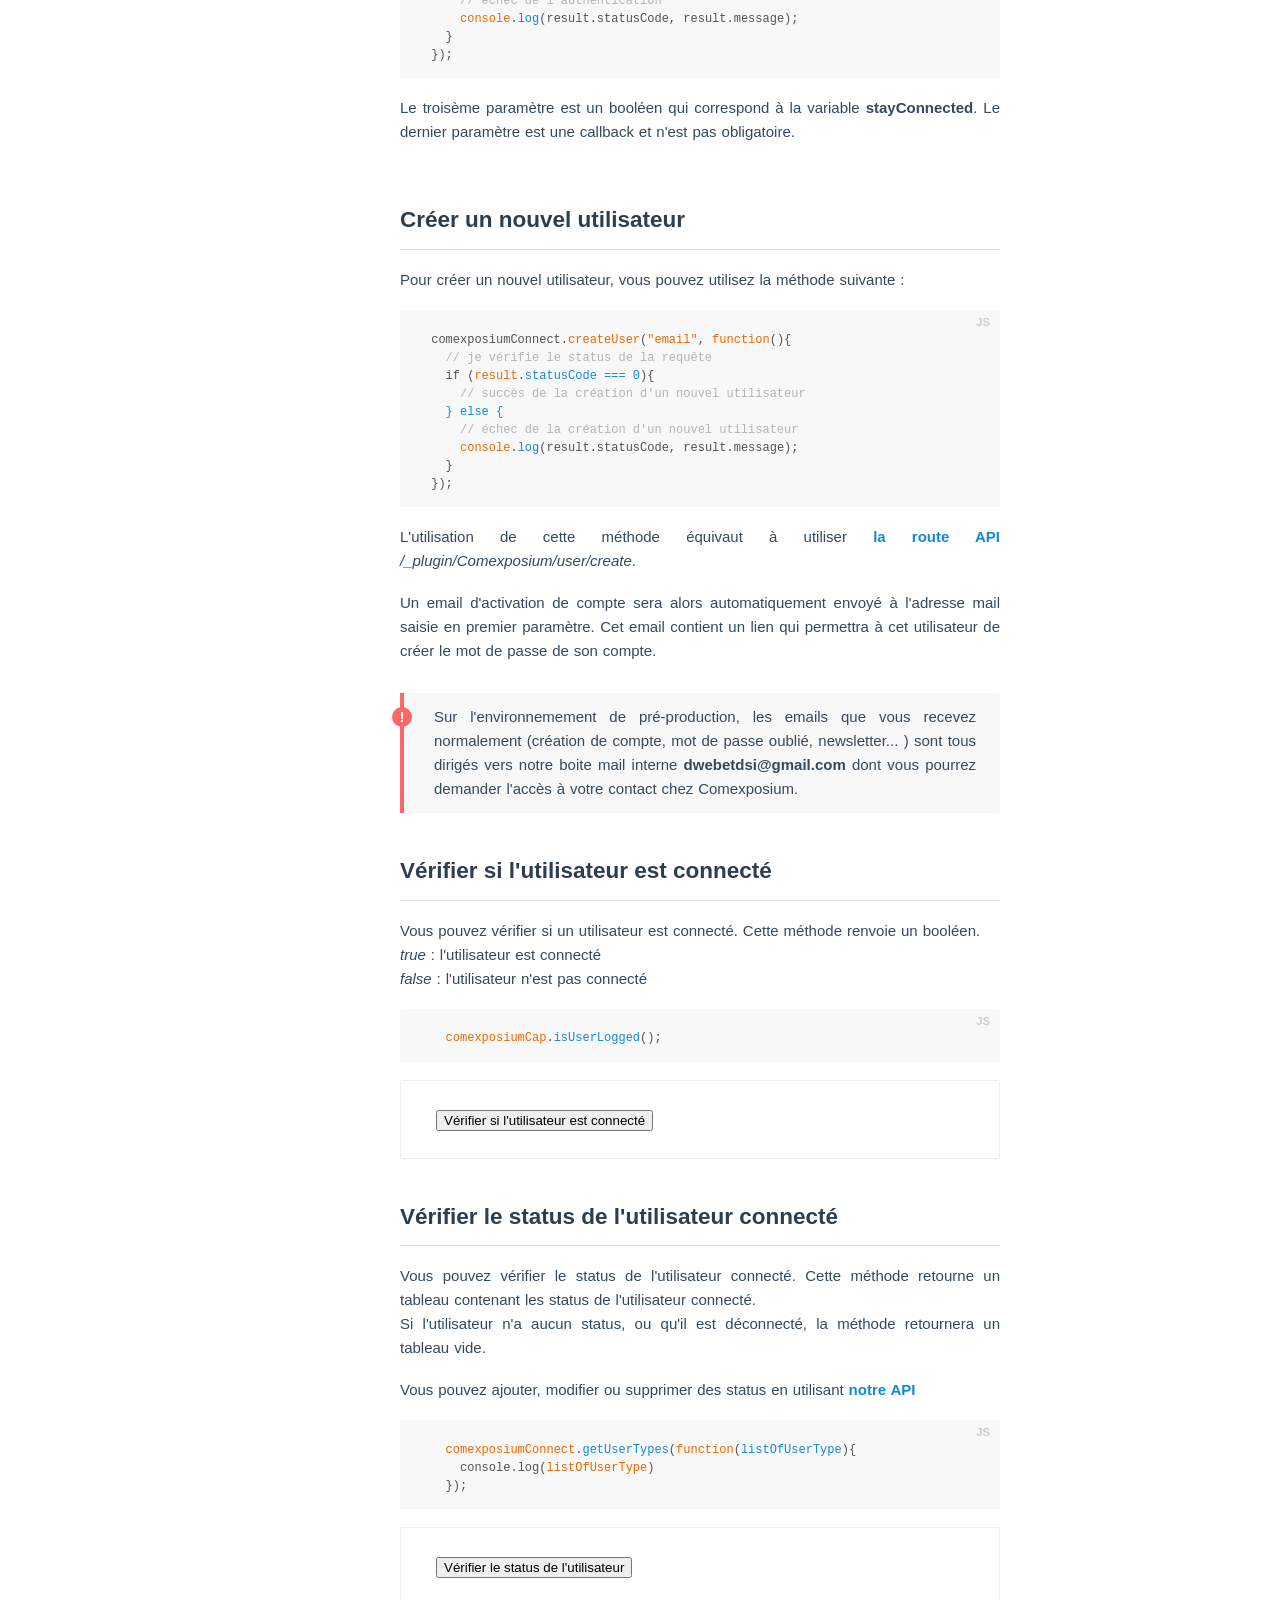
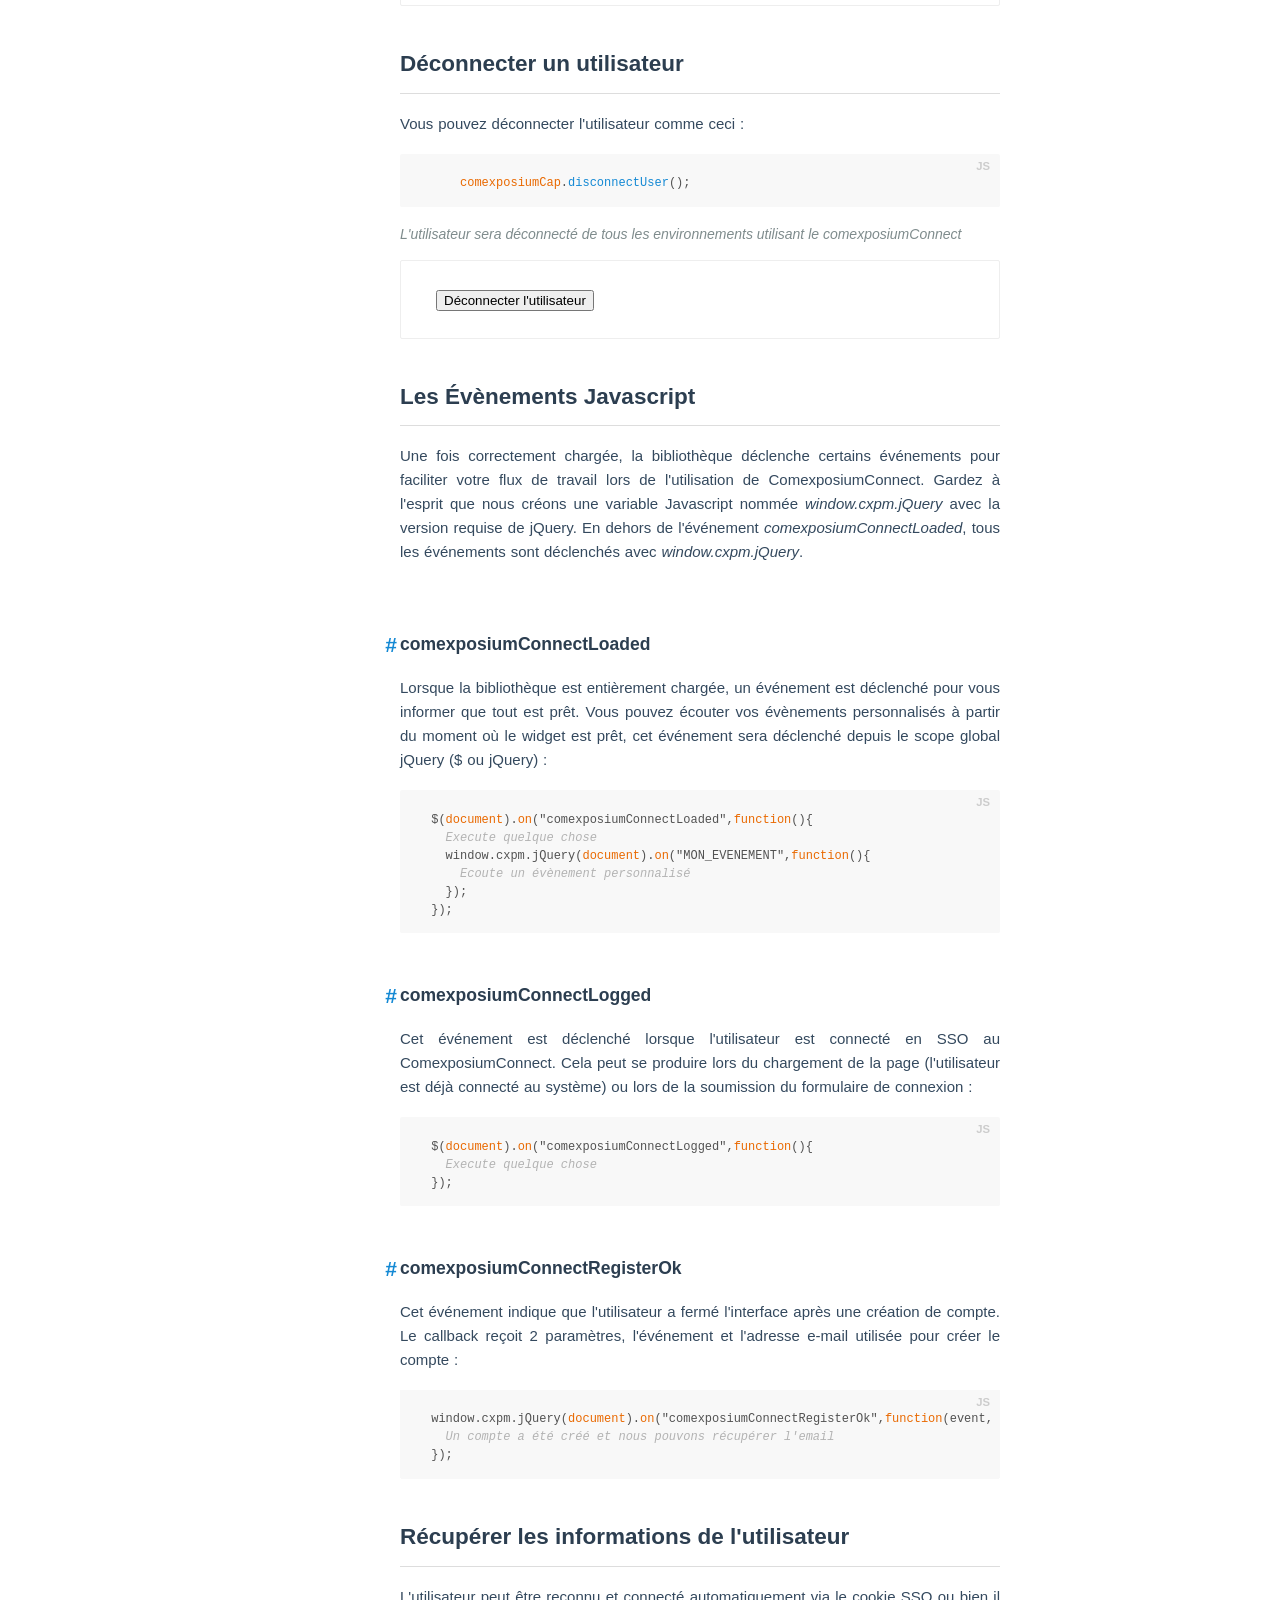
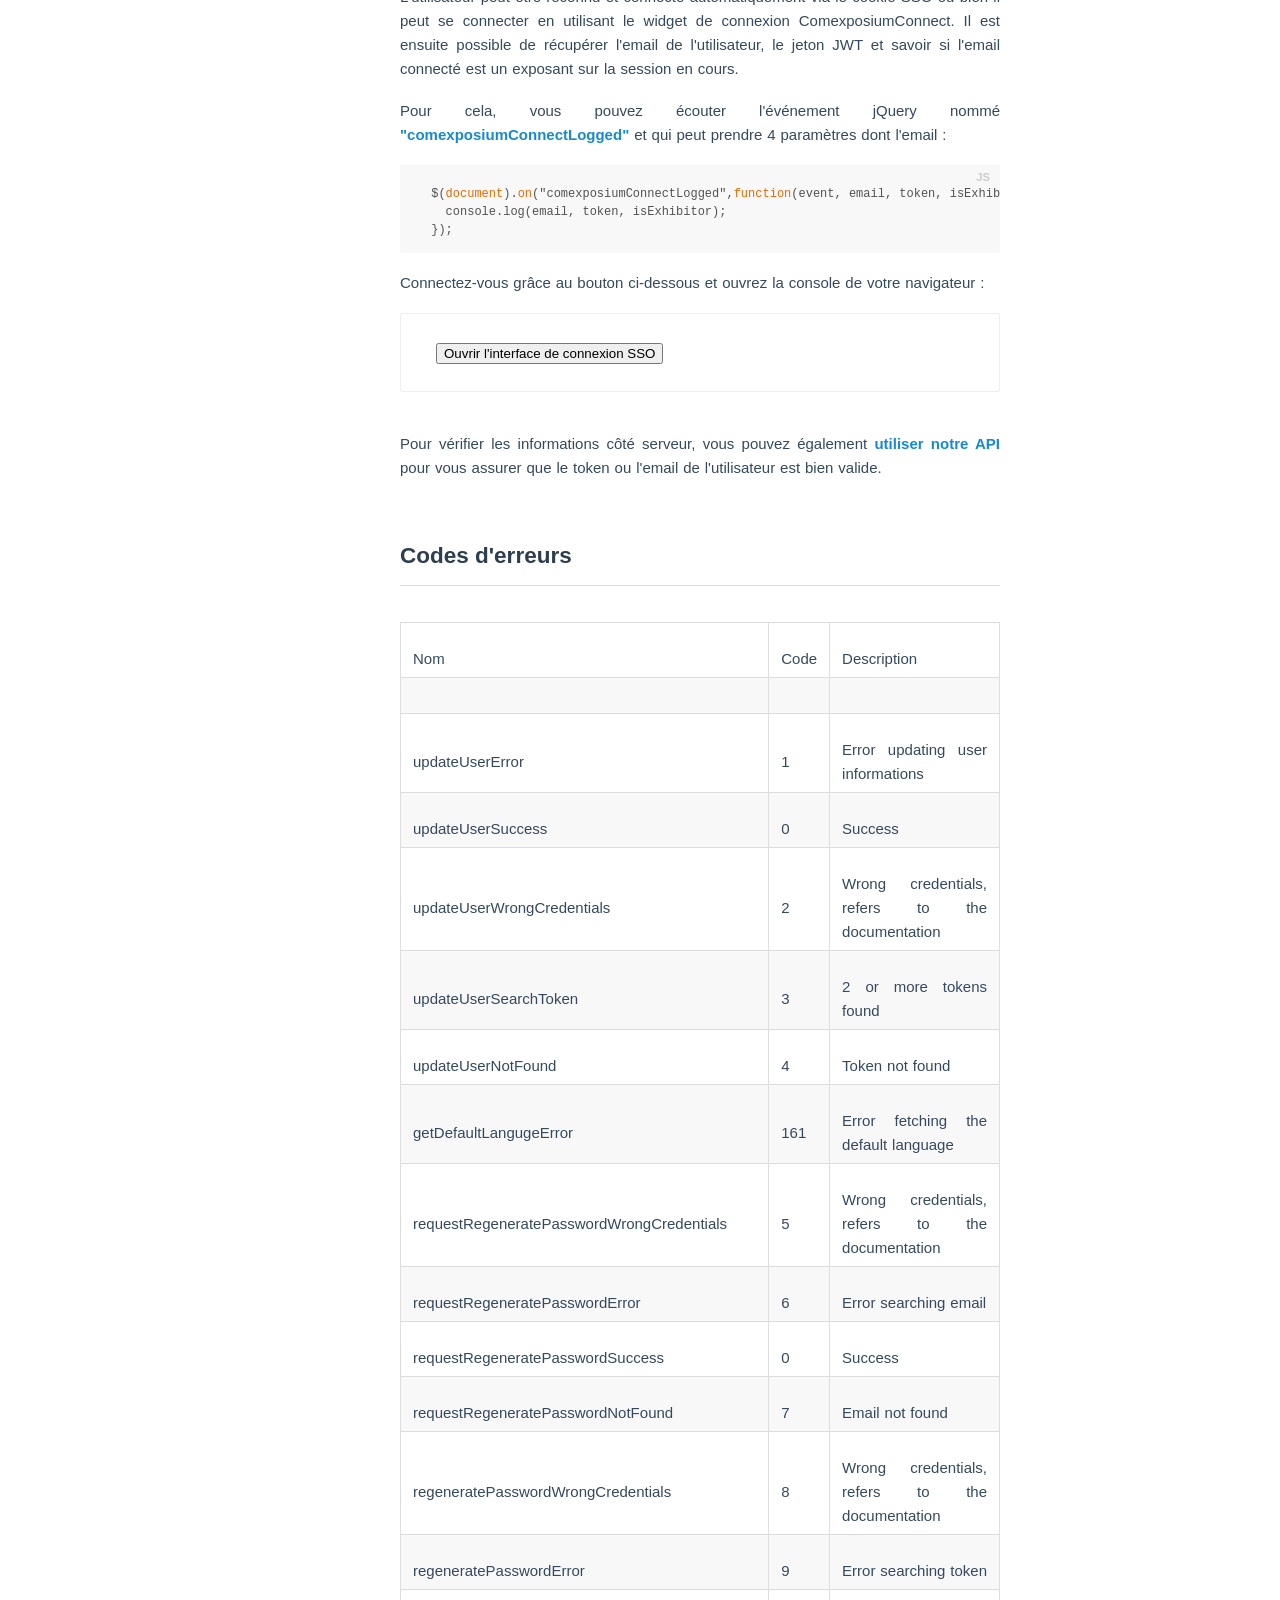
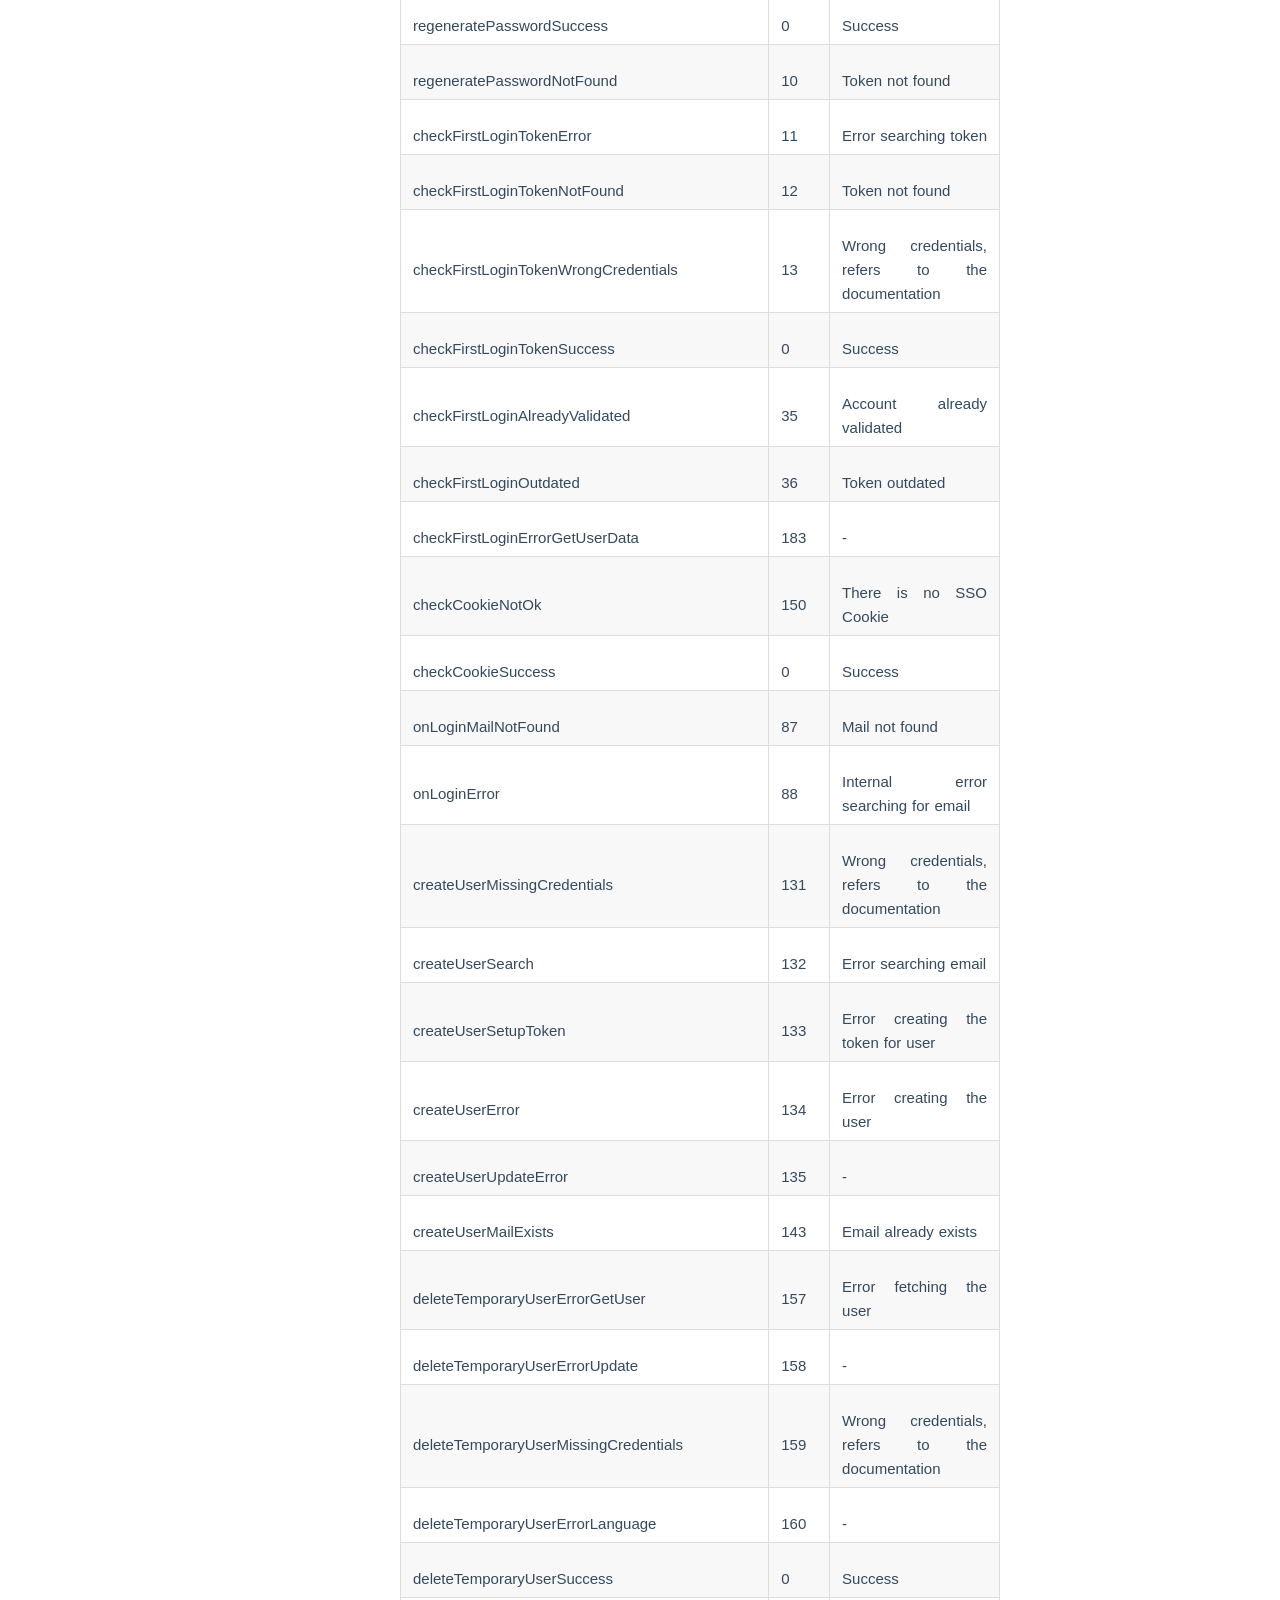
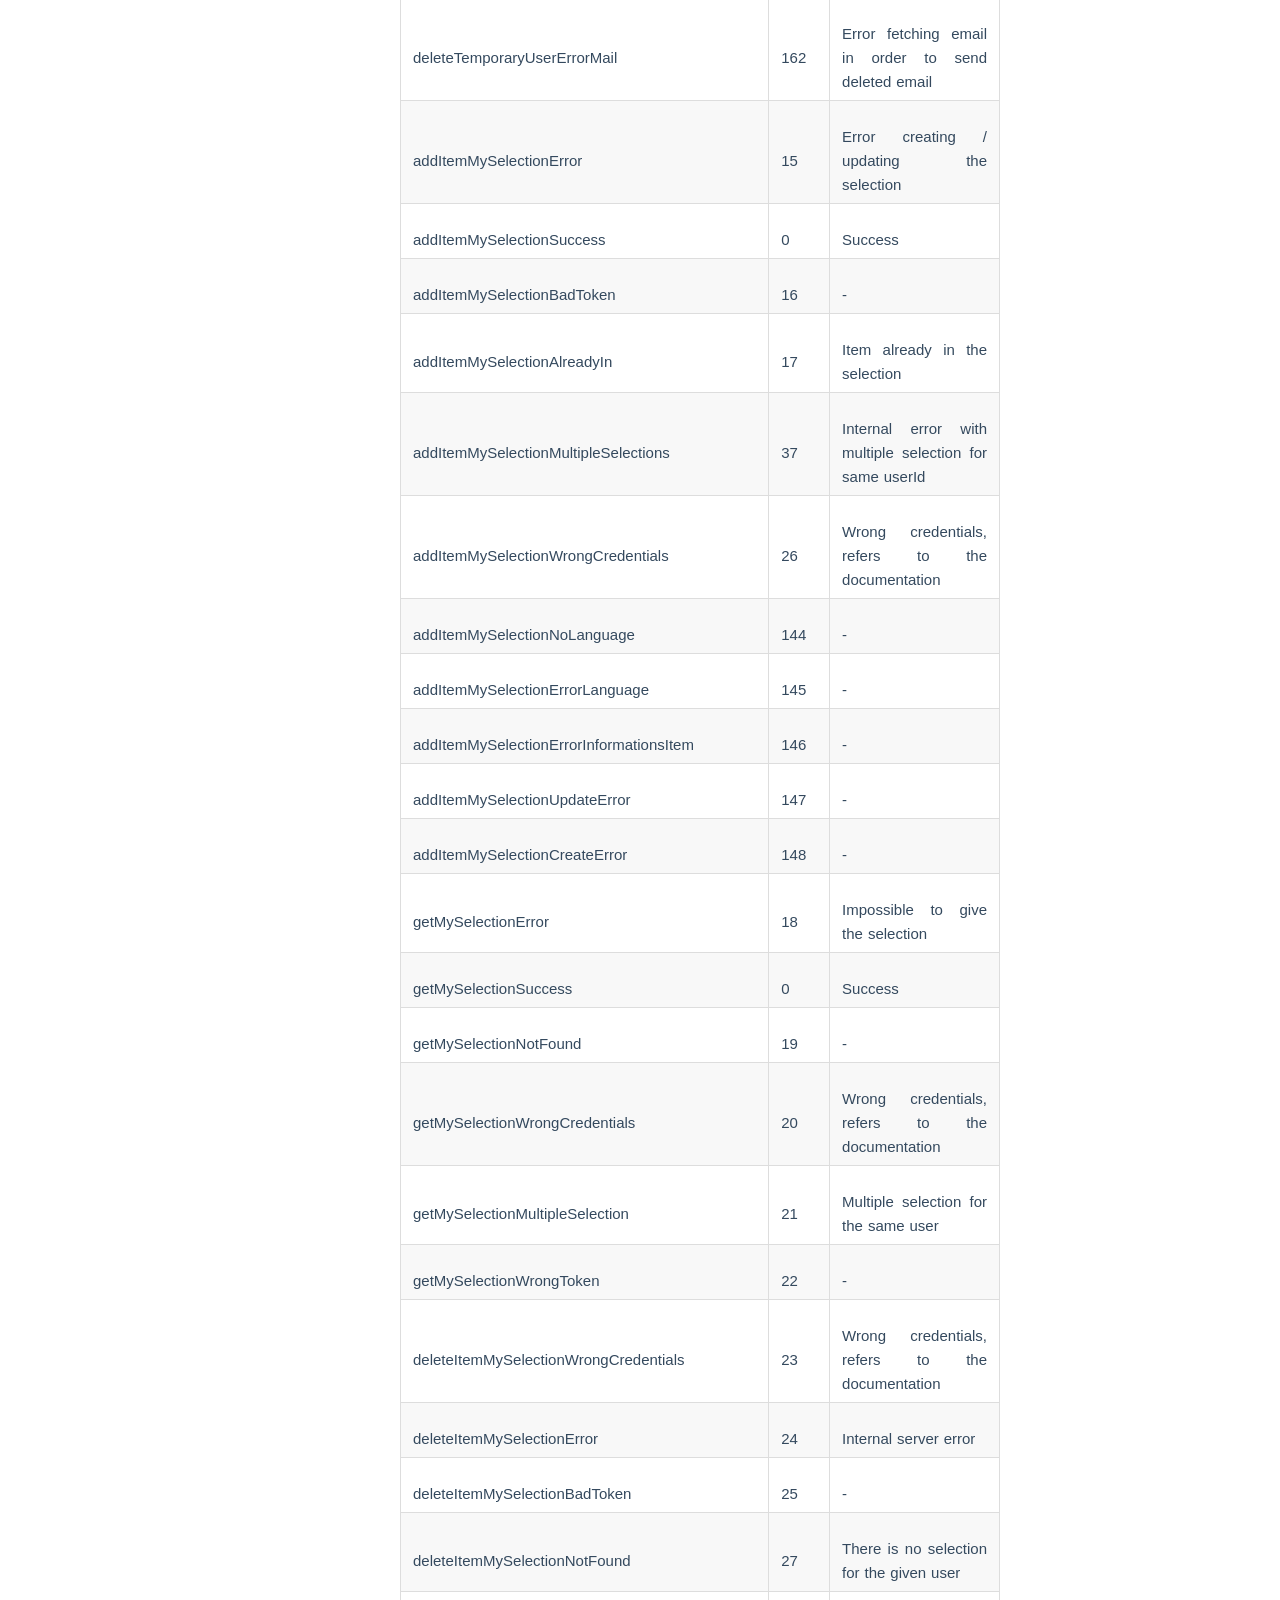
==== commit e62143bd: "Add link To new Documentation" ====
--- a/index.html
+++ b/index.html
@@ -43,8 +43,9 @@
   <a class="nav-link current">Guide</a><span class="arrow"></span>
   <ul class="nav-dropdown">
     <li><ul>
-      <li><a href="#guide" class="nav-link current">Guide</a></li>
-      <li><a href="http://docs.comexposium-sso.com" target="_blank" class="nav-link">API</a></li>
+      <li><a href="#guide" class="nav-link current">SDK</a></li>
+      <li><a href="http://docs.comexposium-sso.com" target="_blank" class="nav-link">API Sandbox</a></li>
+      <li><a href="https://doc.comexposium-sso.com">Documentation</a></li>
     </ul></li>
   </ul>
 </li>
@@ -75,7 +76,7 @@
     </ul>
 
     <div class="list">
-      <h2>Guide d'intégration</h2>
+      <h2>Sandbox SDK</h2>
       <ul class="menu-root">
         <li><h3>SDK <span class="versionGuide">preprod</span></h3></li>
         <a href="#intro" class="sidebar-link current" data-scroll="">ComexposiumConnect <span class="colorize" style="color: #34495e;">SSO</span></a>
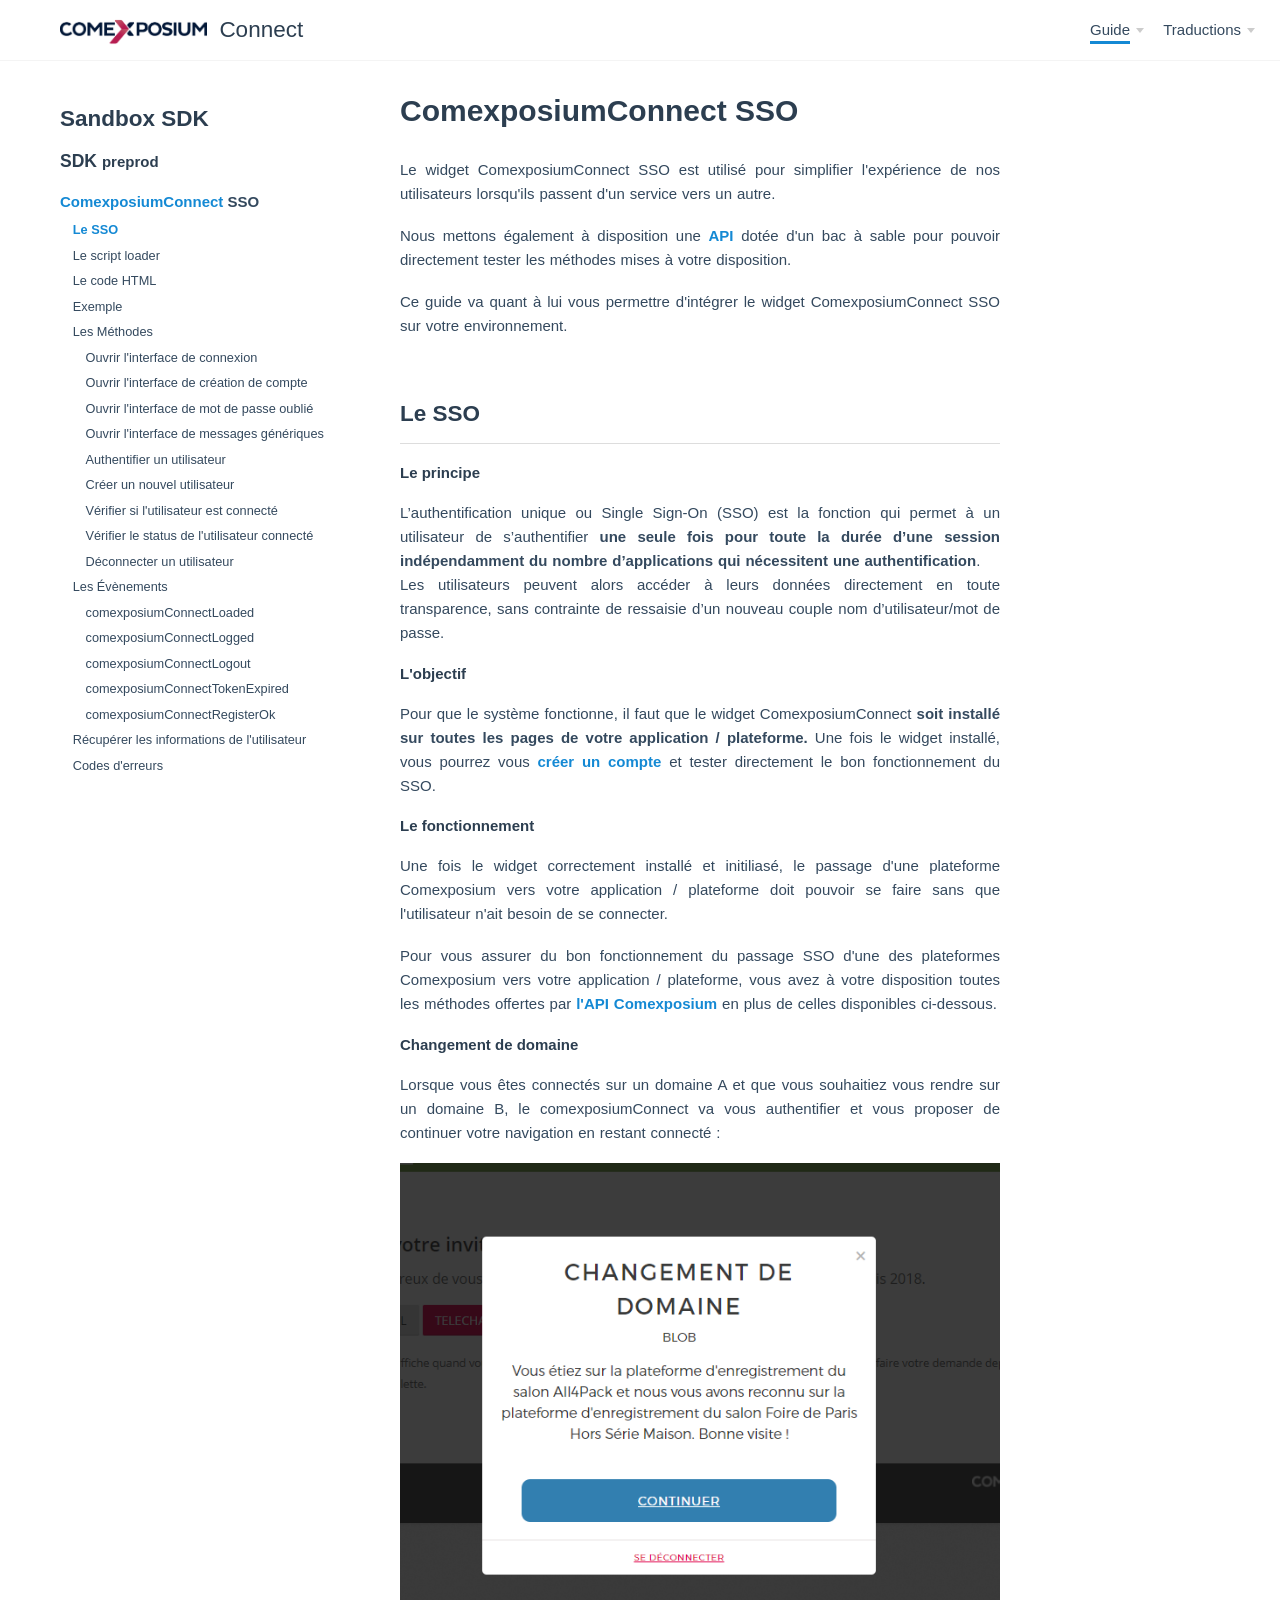
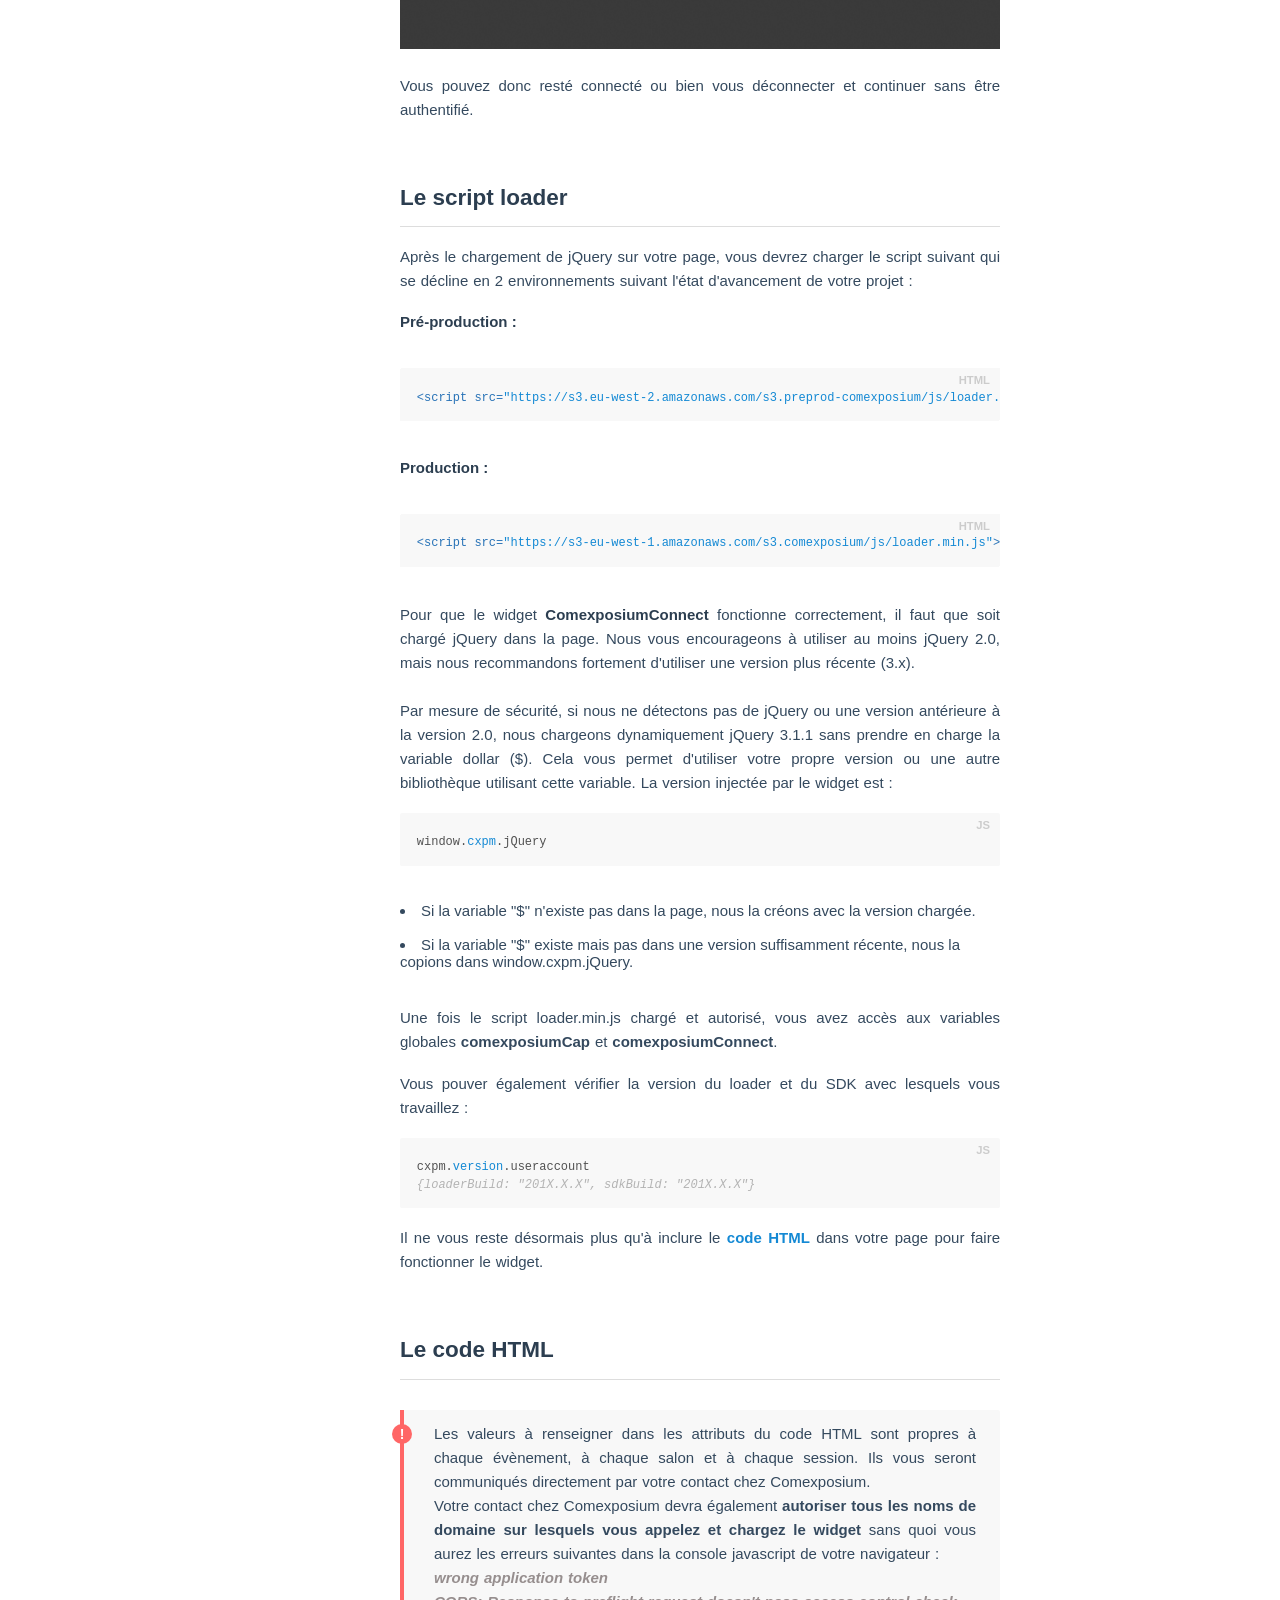
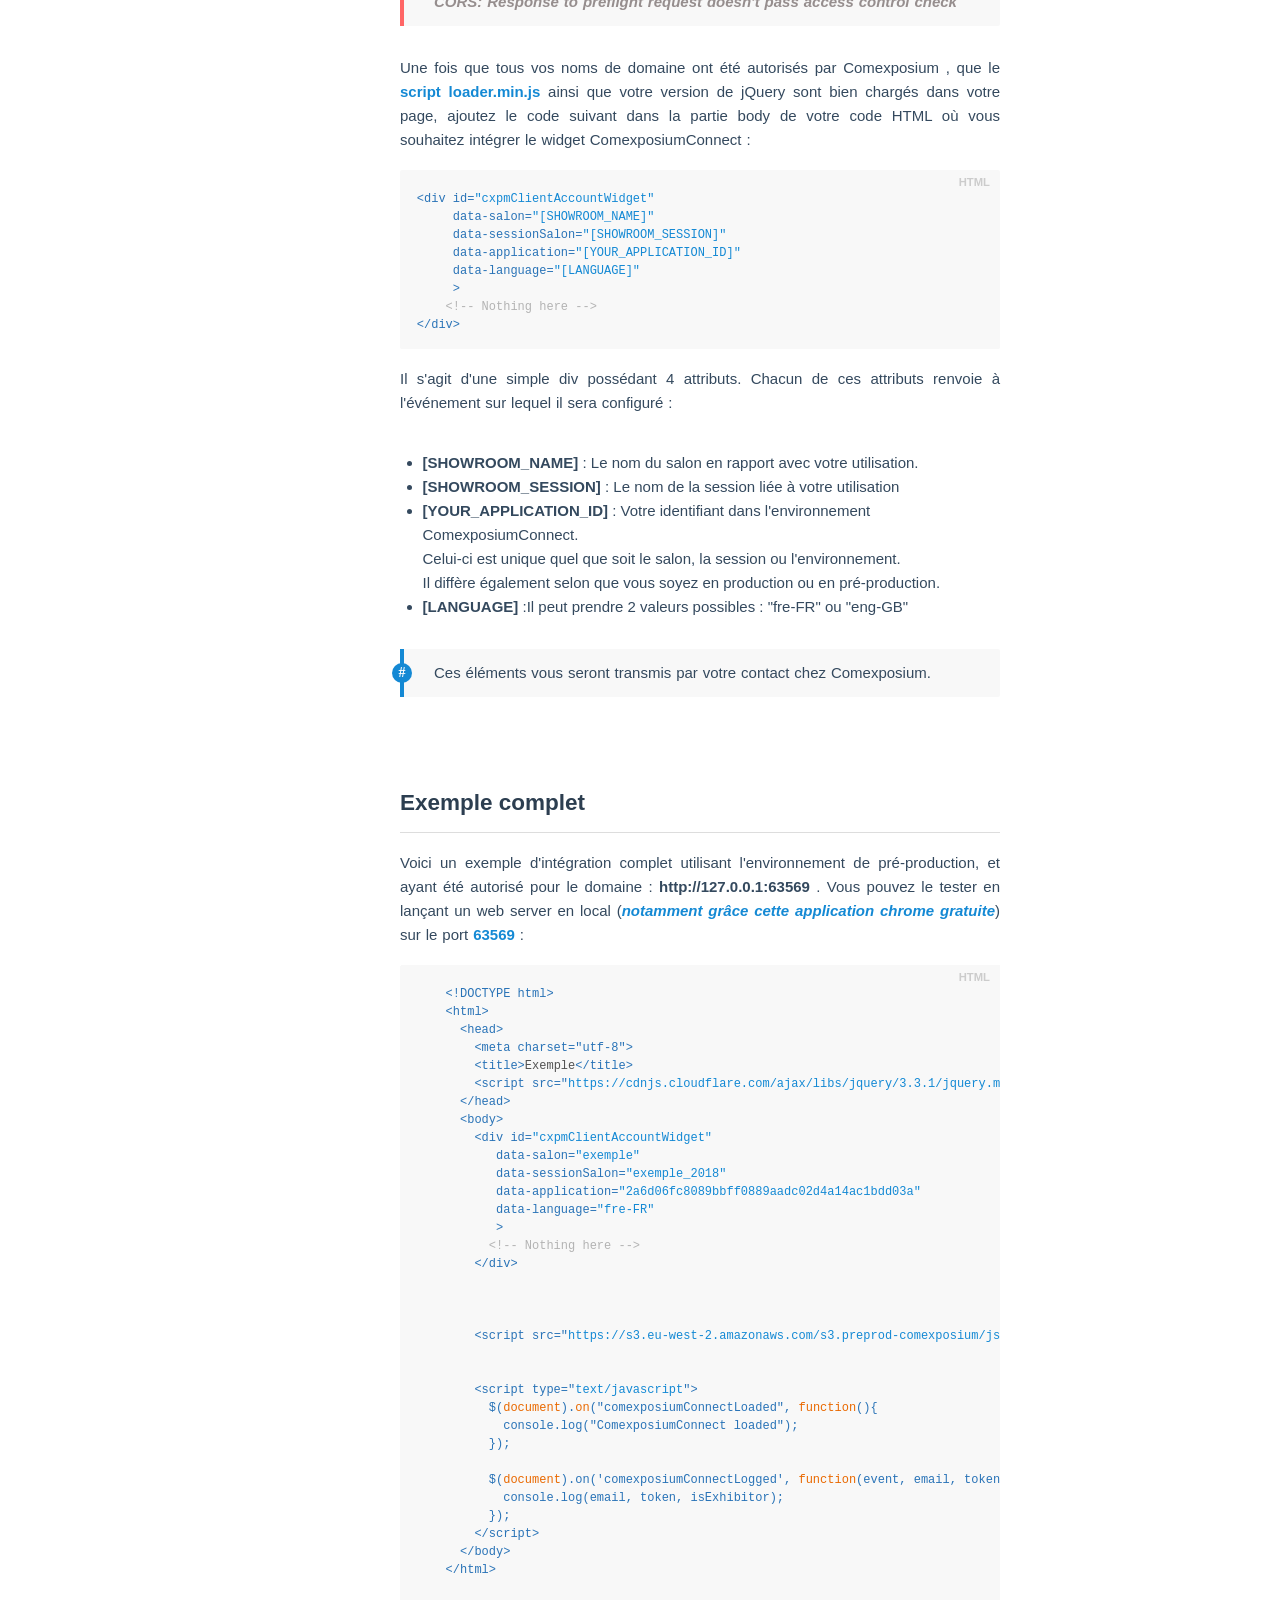
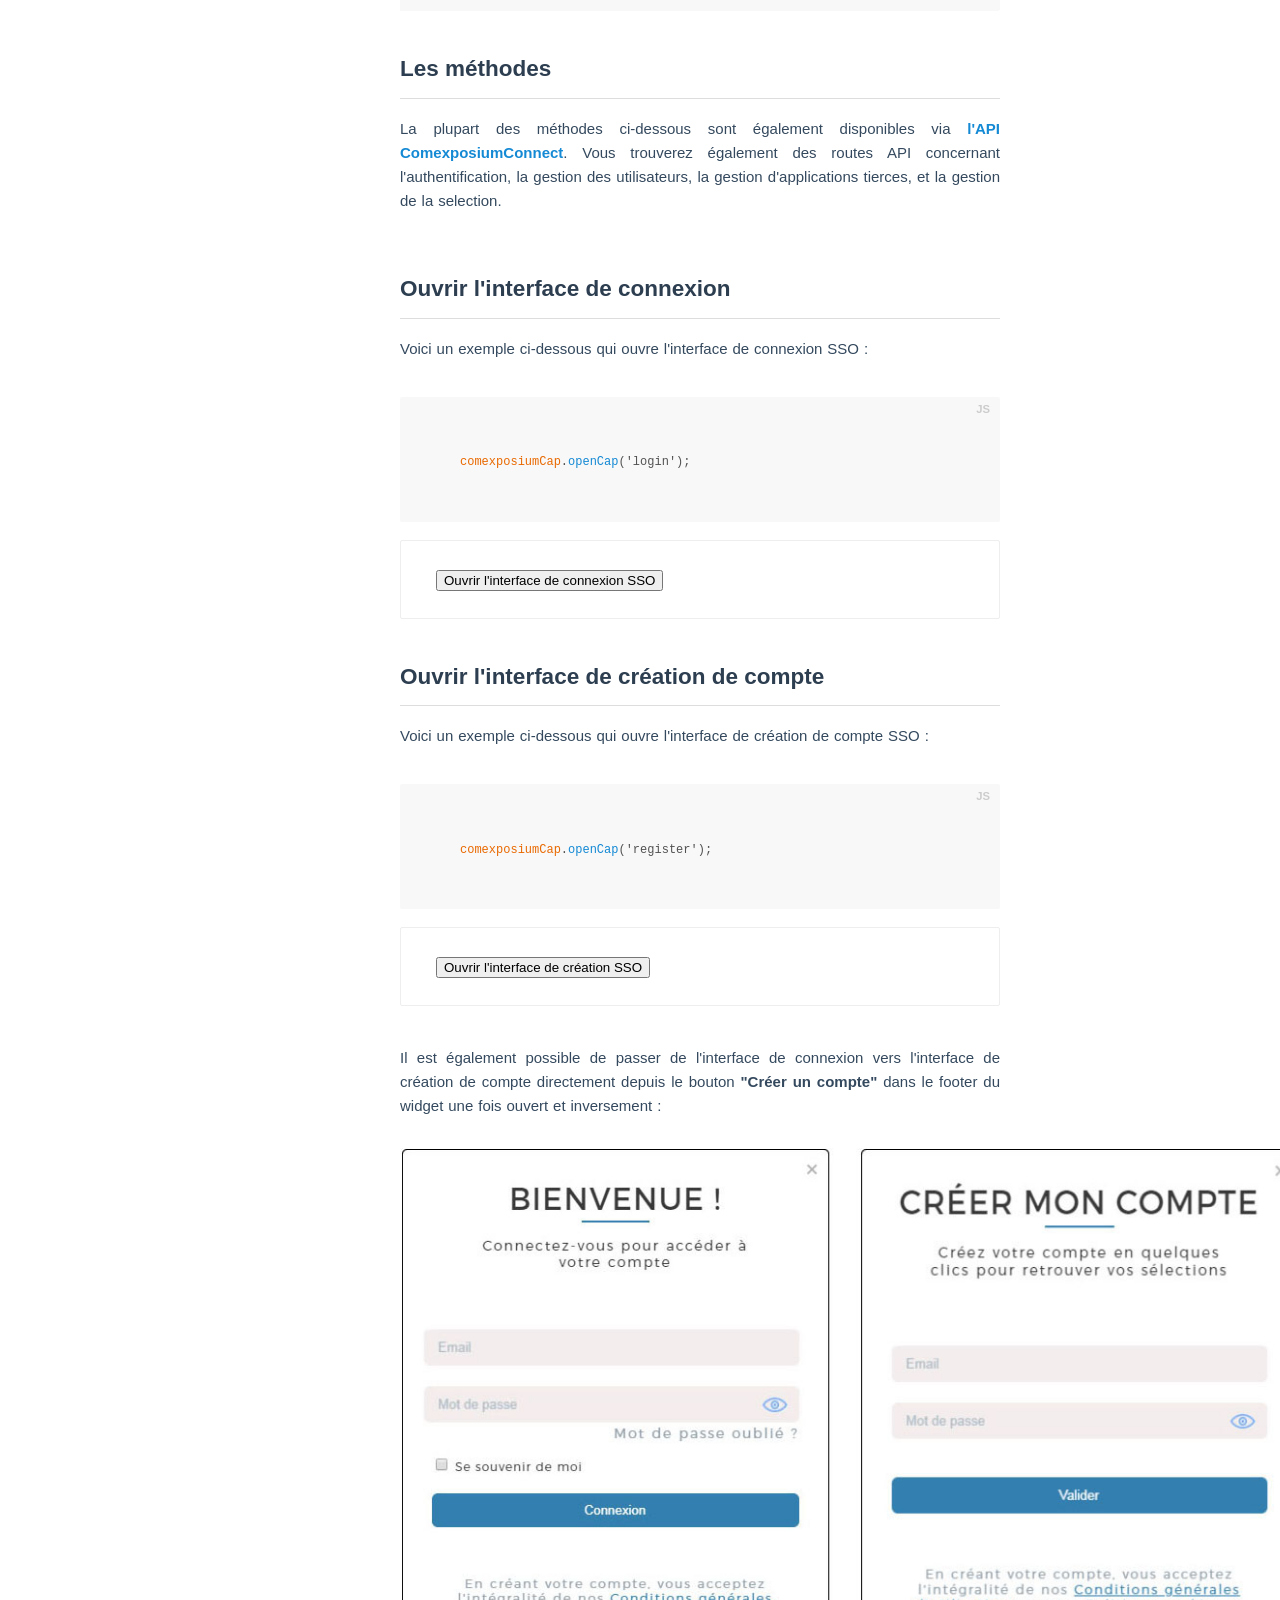
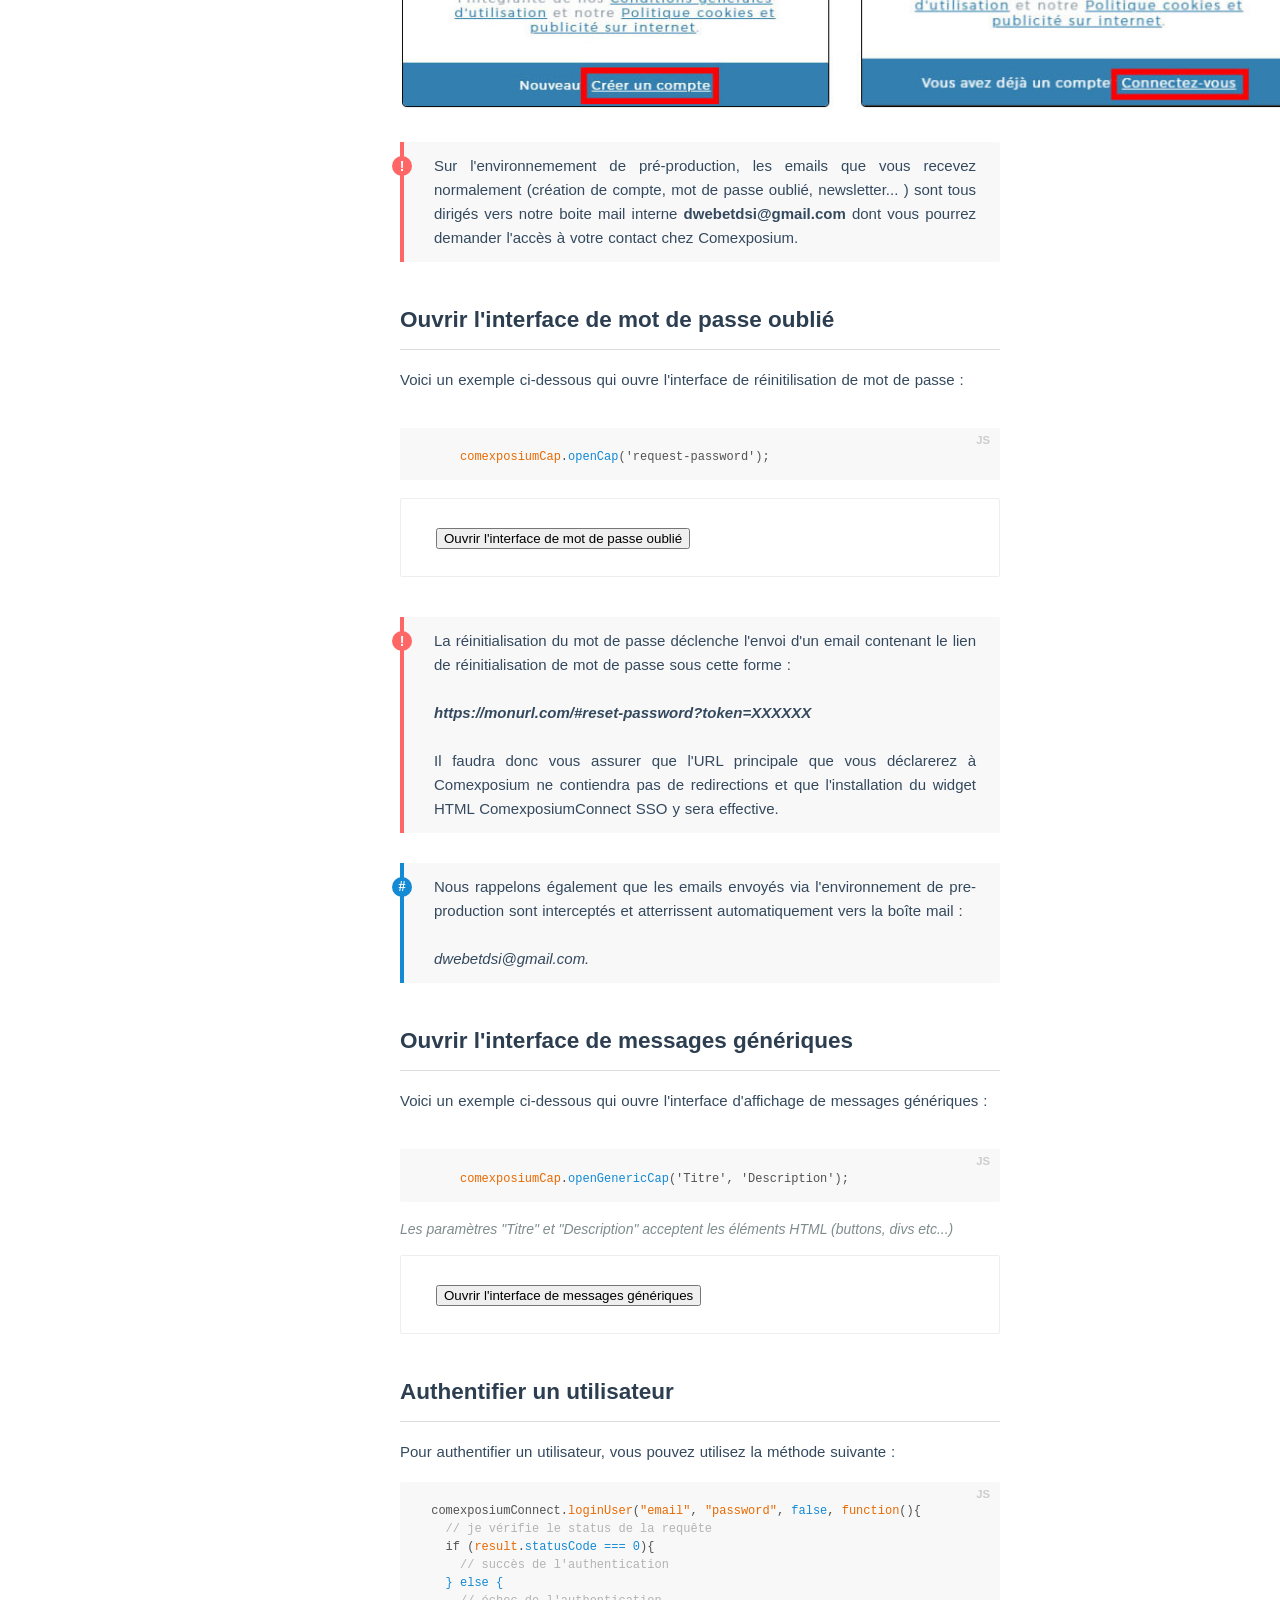
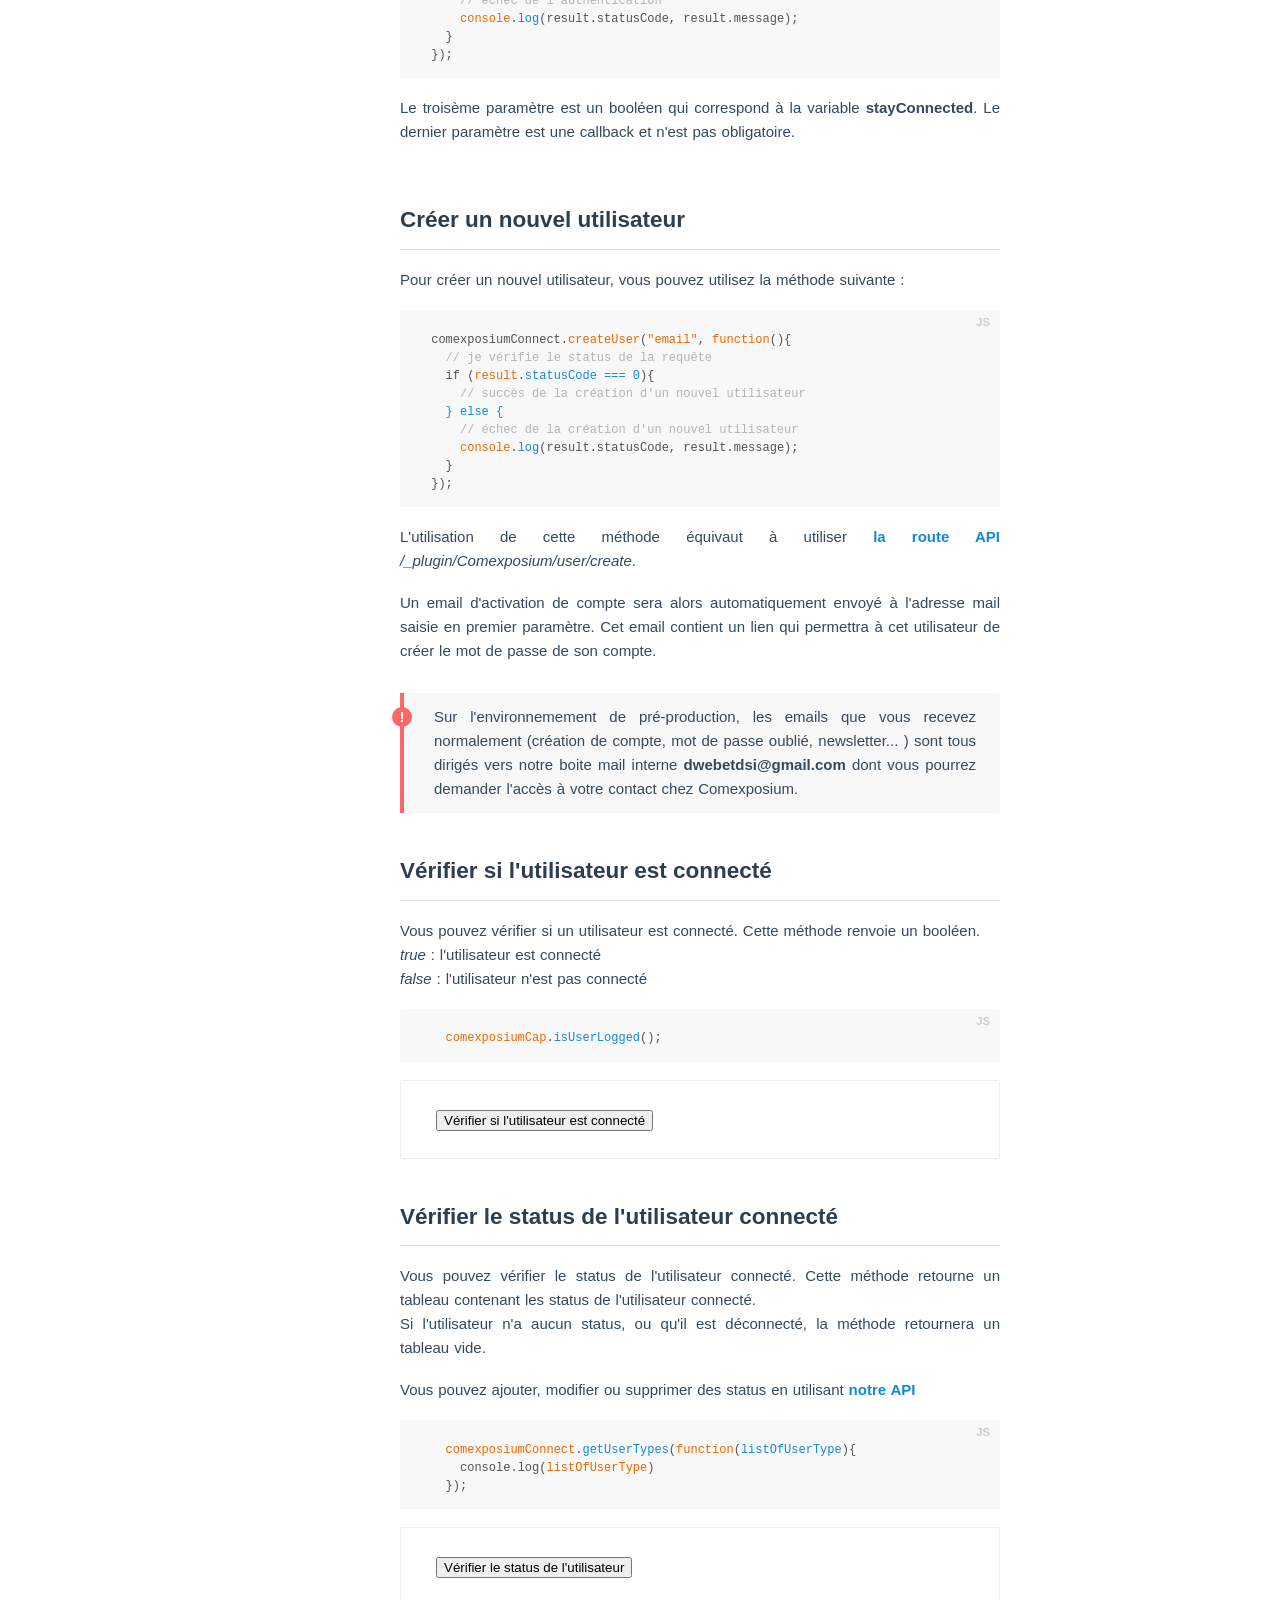
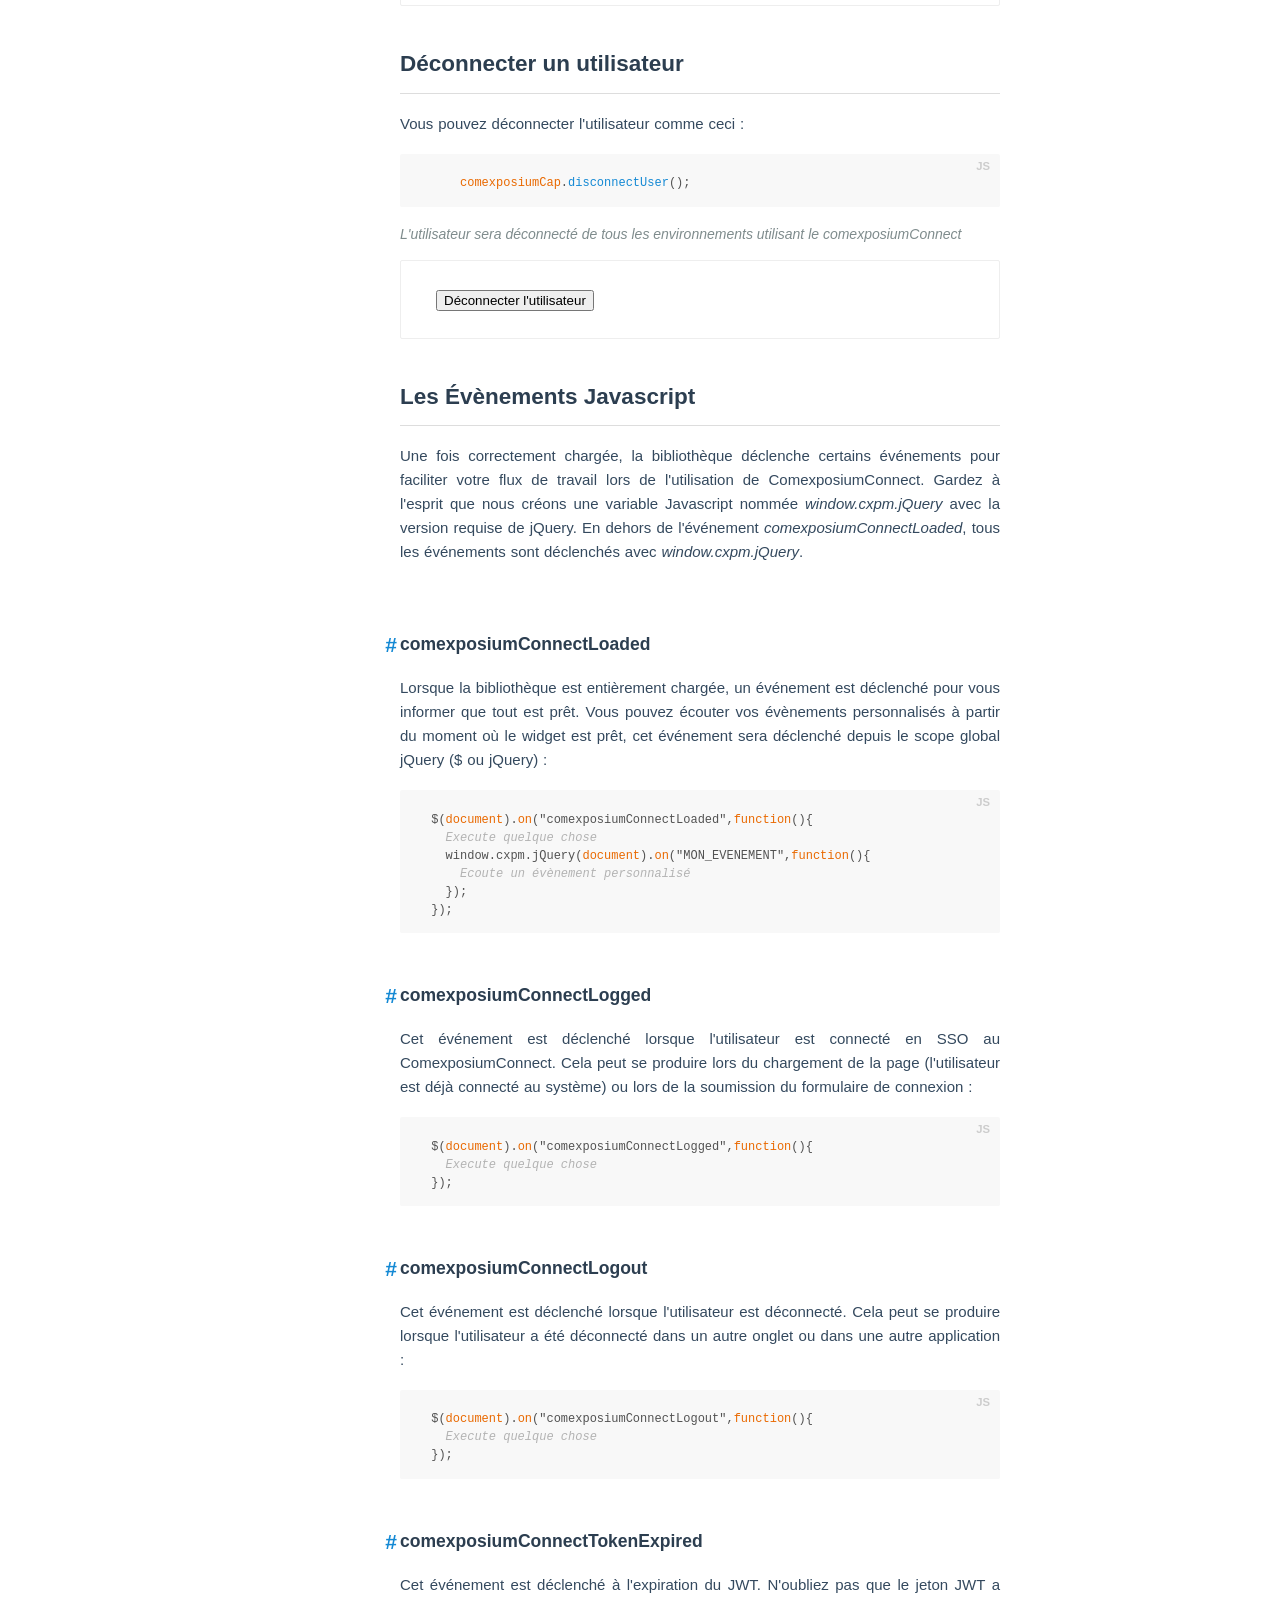
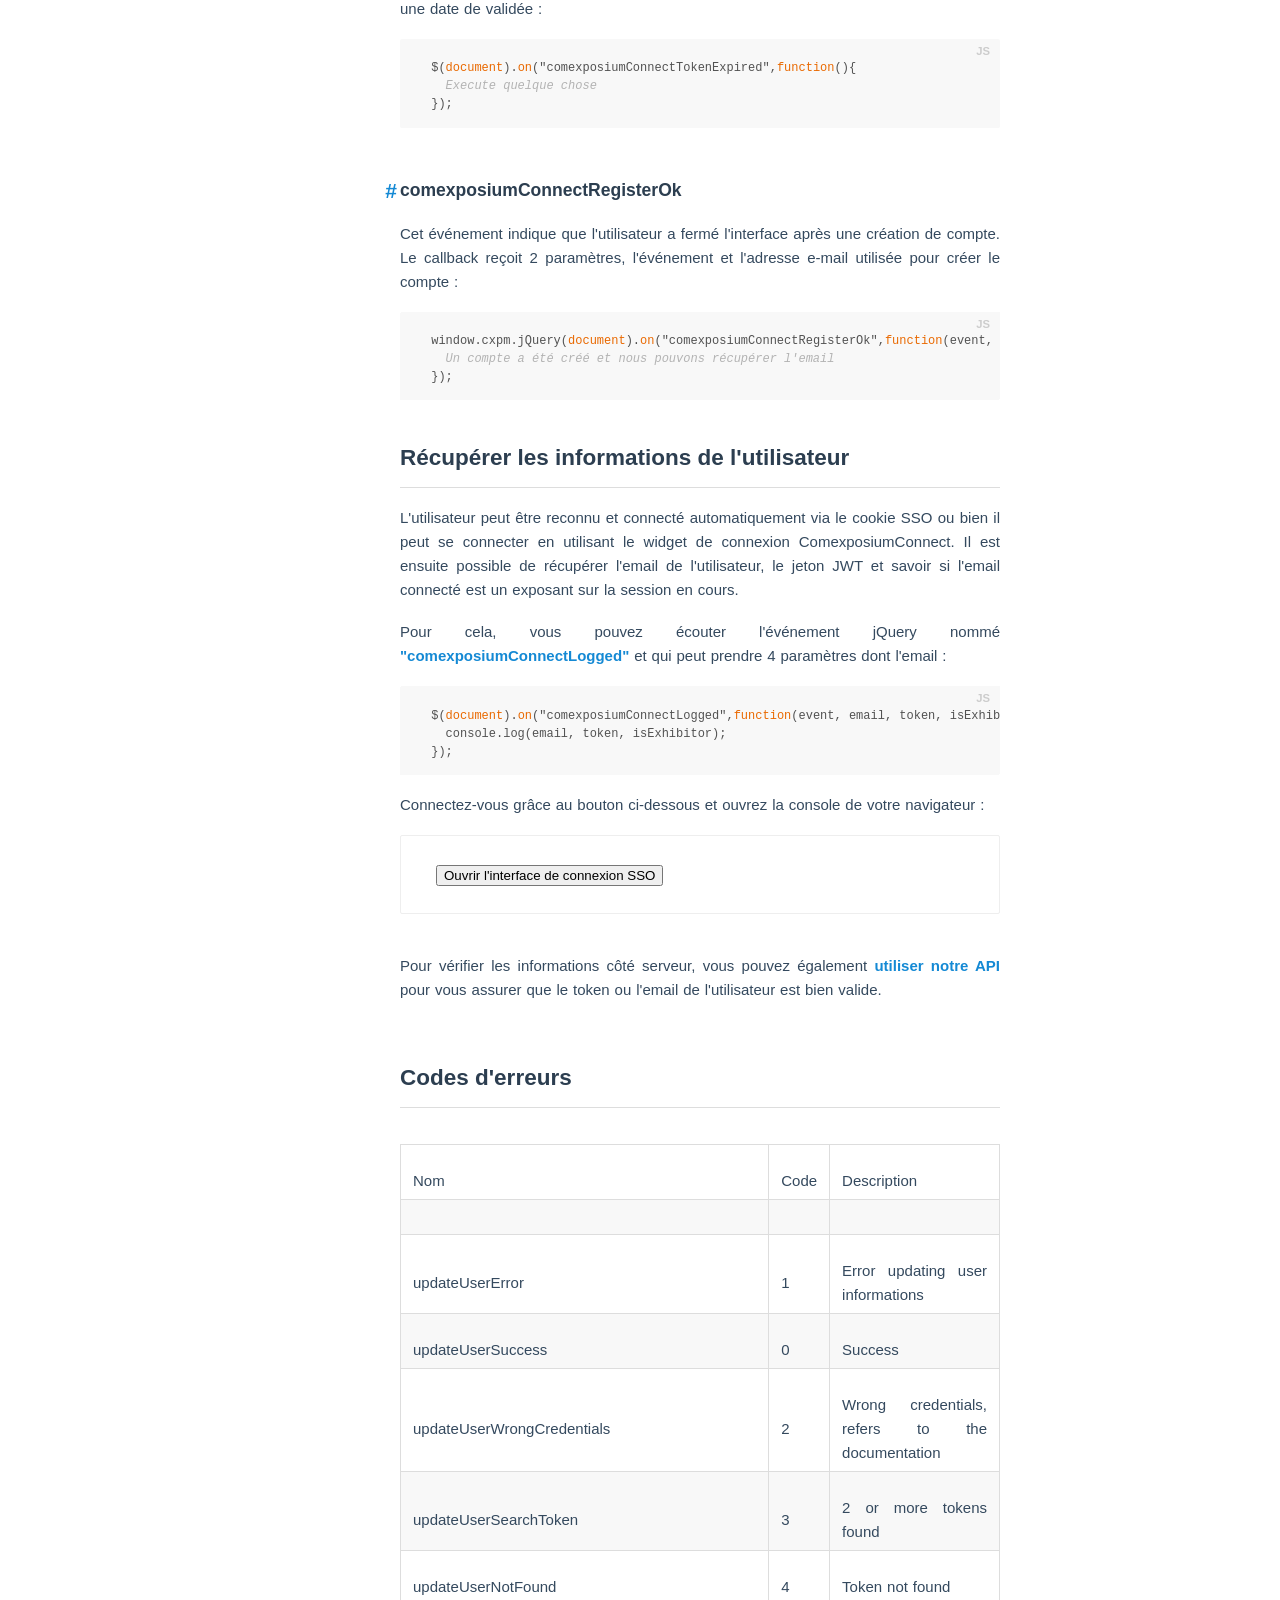
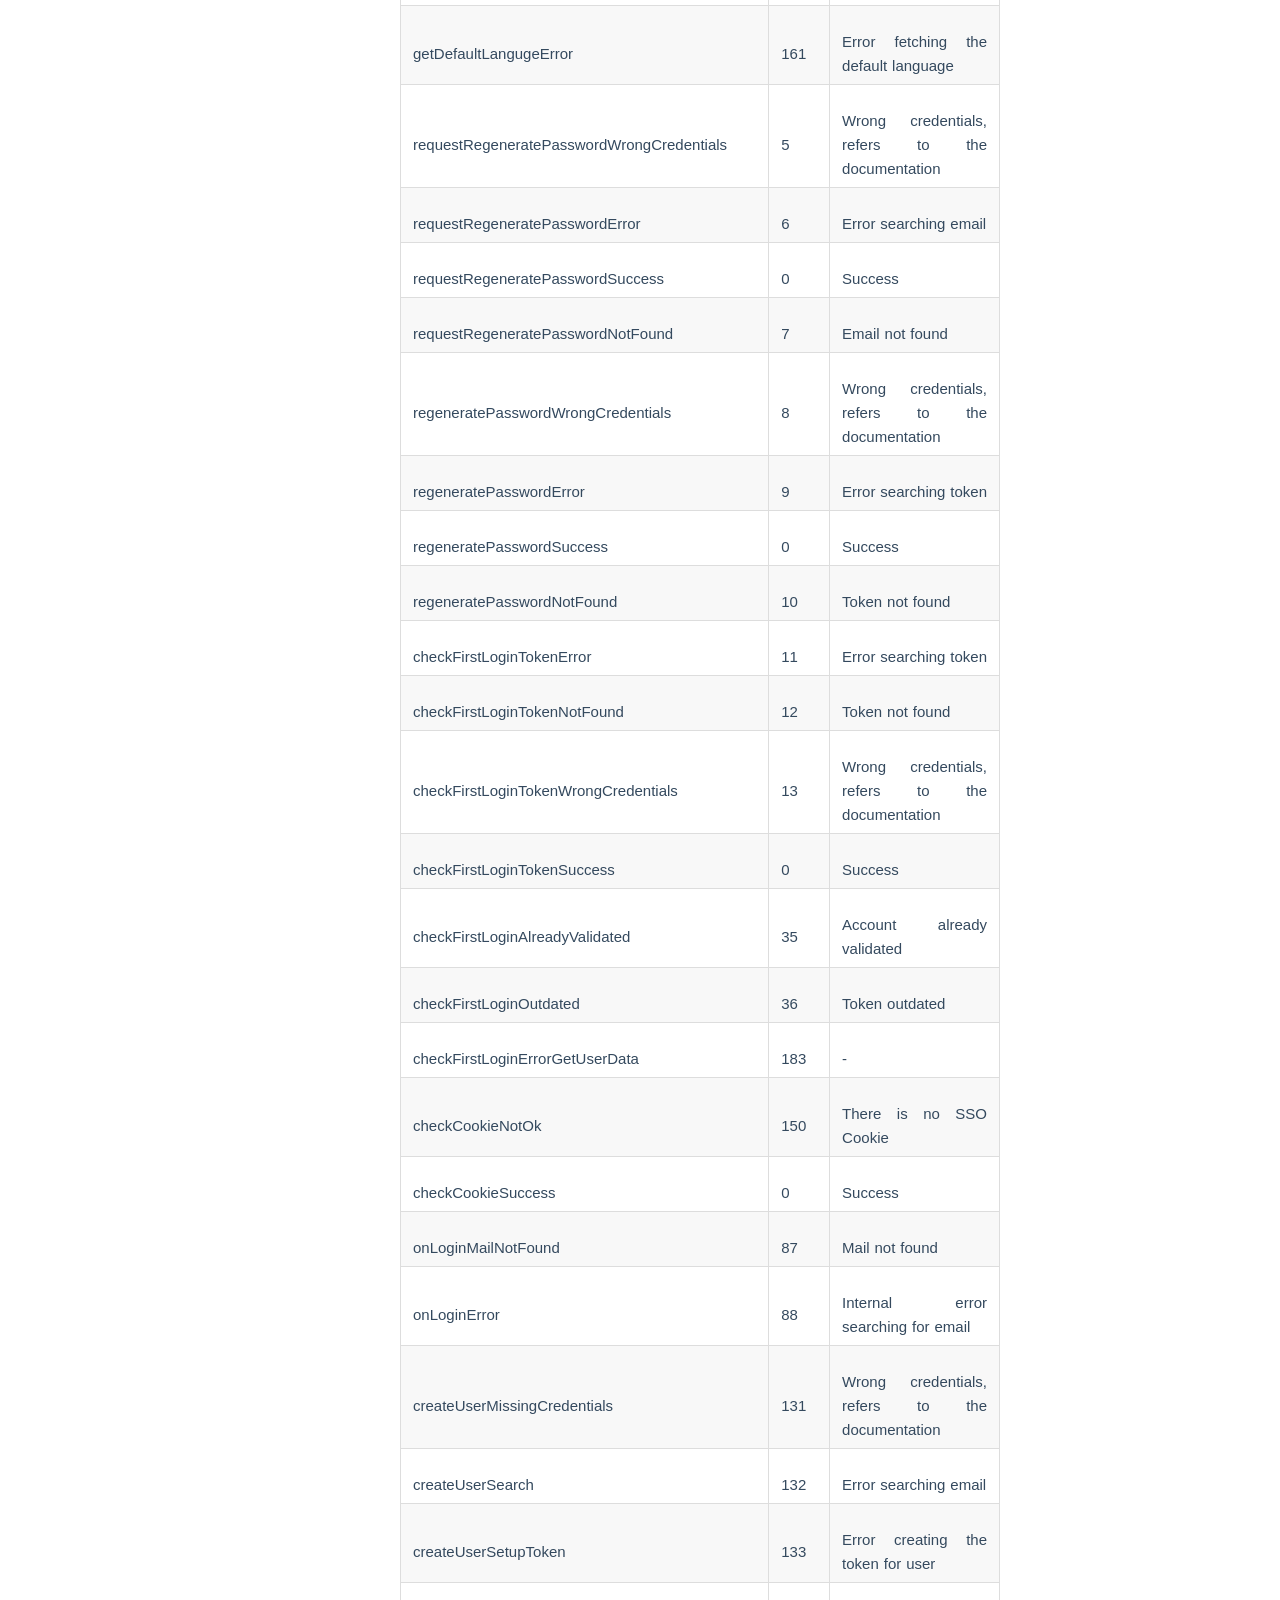
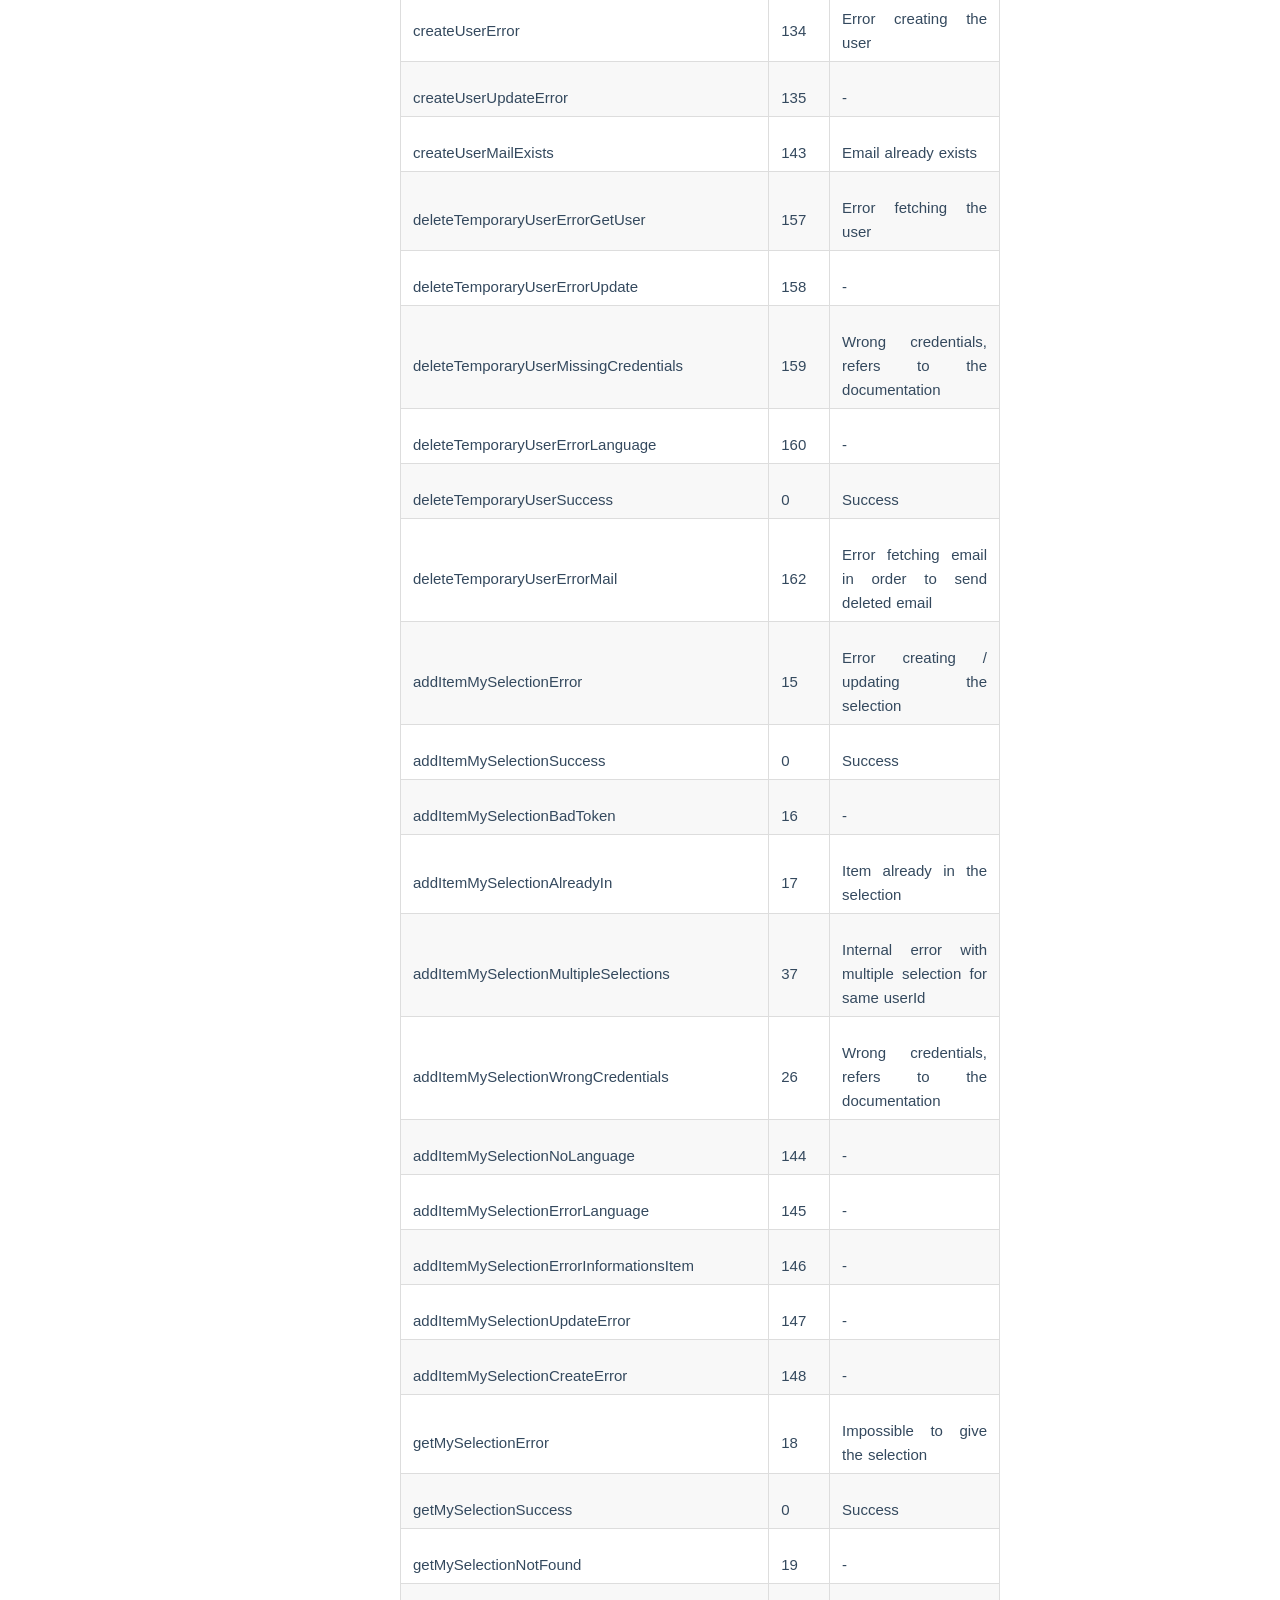
==== commit 79ba455a: "add logout and token expired events" ====
--- a/index.html
+++ b/index.html
@@ -45,7 +45,7 @@
     <li><ul>
       <li><a href="#guide" class="nav-link current">SDK</a></li>
       <li><a href="http://docs.comexposium-sso.com" target="_blank" class="nav-link">API Sandbox</a></li>
-      <li><a href="https://doc.comexposium-sso.com">Documentation</a></li>
+      <li><a href="https://doc.comexposium-sso.com" target="_blank" class="nav-link">Documentation</a></li>
     </ul></li>
   </ul>
 </li>
@@ -101,6 +101,8 @@
           <ul>
             <li><a class="section-link" data-scroll="" href="#Widget-charge">comexposiumConnectLoaded</a></li>
             <li><a class="section-link" data-scroll="" href="#Utilisateur-connecte">comexposiumConnectLogged</a></li>
+            <li><a class="section-link" data-scroll="" href="#Utilisateur-deconnecte">comexposiumConnectLogout</a></li>
+            <li><a class="section-link" data-scroll="" href="#Utilisateur-tokenexpired">comexposiumConnectTokenExpired</a></li>
             <li><a class="section-link" data-scroll="" href="#Utilisateur-cree">comexposiumConnectRegisterOk</a></li>
           </ul>
           <li><a class="section-link" data-scroll="" href="#Recuperation-email">Récupérer les informations de l'utilisateur</a></li>
@@ -424,6 +426,45 @@
     <span class="line"><span class="comment"><i>Execute quelque chose</i></span></span>
   <span class="line">});</span>
 </pre></td></tr></tbody></table></figure>
+
+<h3 id="Utilisateur-deconnecte"><a href="#Utilisateur-deconnecte" class="headerlink" title="Utilisateur deconnecté"
+    data-scroll="">comexposiumConnectLogout</a></h3>
+<p>Cet événement est déclenché lorsque l'utilisateur est déconnecté. Cela peut se produire lorsque l'utilisateur a été
+déconnecté dans un autre onglet ou dans une autre application :</p>
+<figure class="highlight js">
+  <table>
+    <tbody>
+      <tr>
+        <td class="code">
+          <pre>
+  <span class="line">$(<span class="keyword">document</span>).<span class="keyword">on</span>("comexposiumConnectLogout",<span class="keyword">function</span>(){
+    <span class="line"><span class="comment"><i>Execute quelque chose</i></span></span>
+  <span class="line">});</span>
+</pre>
+        </td>
+      </tr>
+    </tbody>
+  </table>
+</figure>
+
+<h3 id="Utilisateur-tokenexpired"><a href="#Utilisateur-tokenexpired" class="headerlink" title="Utilisateur token expiré"
+    data-scroll="">comexposiumConnectTokenExpired</a></h3>
+<p>Cet événement est déclenché à l'expiration du JWT. N'oubliez pas que le jeton JWT a une date de validée :</p>
+<figure class="highlight js">
+  <table>
+    <tbody>
+      <tr>
+        <td class="code">
+          <pre>
+  <span class="line">$(<span class="keyword">document</span>).<span class="keyword">on</span>("comexposiumConnectTokenExpired",<span class="keyword">function</span>(){
+    <span class="line"><span class="comment"><i>Execute quelque chose</i></span></span>
+  <span class="line">});</span>
+</pre>
+        </td>
+      </tr>
+    </tbody>
+  </table>
+</figure>
 
 <h3 id="Utilisateur-cree"><a href="#Utilisateur-cree" class="headerlink" title="Utilisateur creé" data-scroll="">comexposiumConnectRegisterOk</a></h3>
 <p>Cet événement indique que l'utilisateur a fermé l'interface après une création de compte.
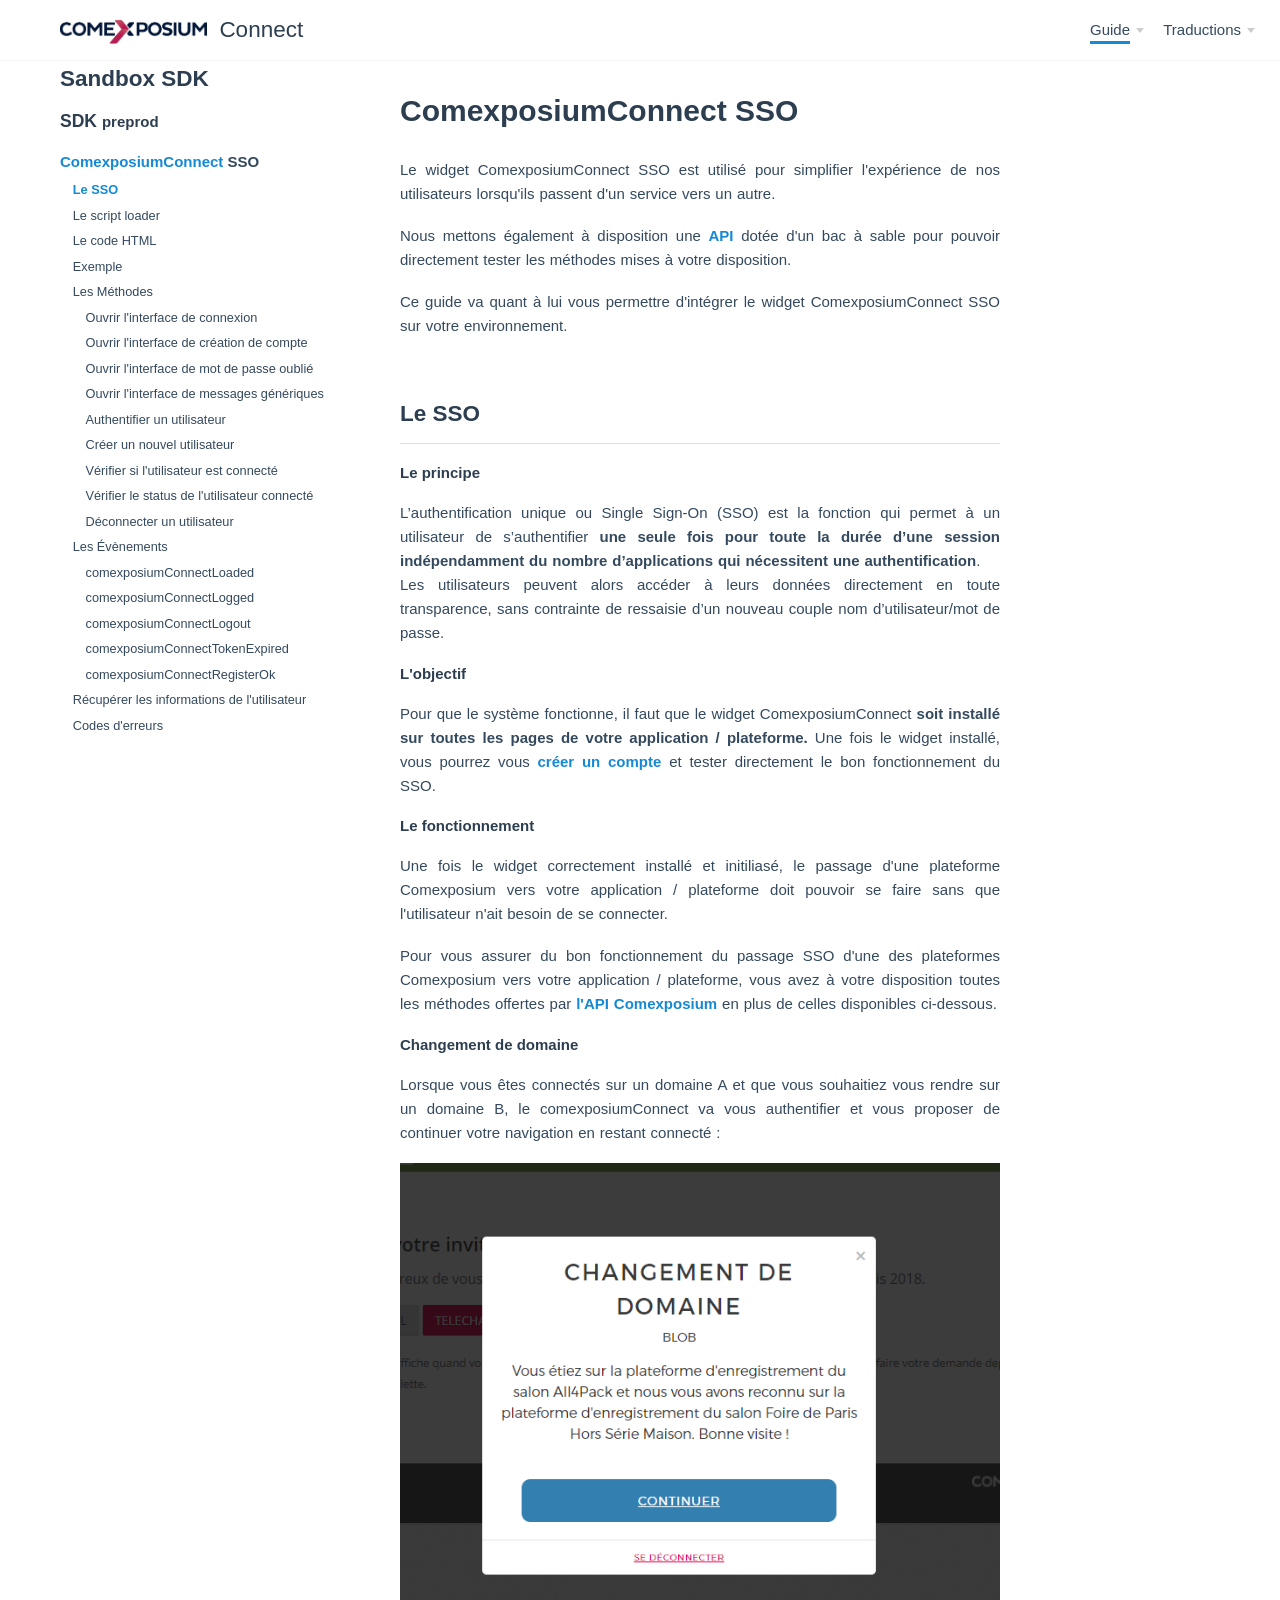
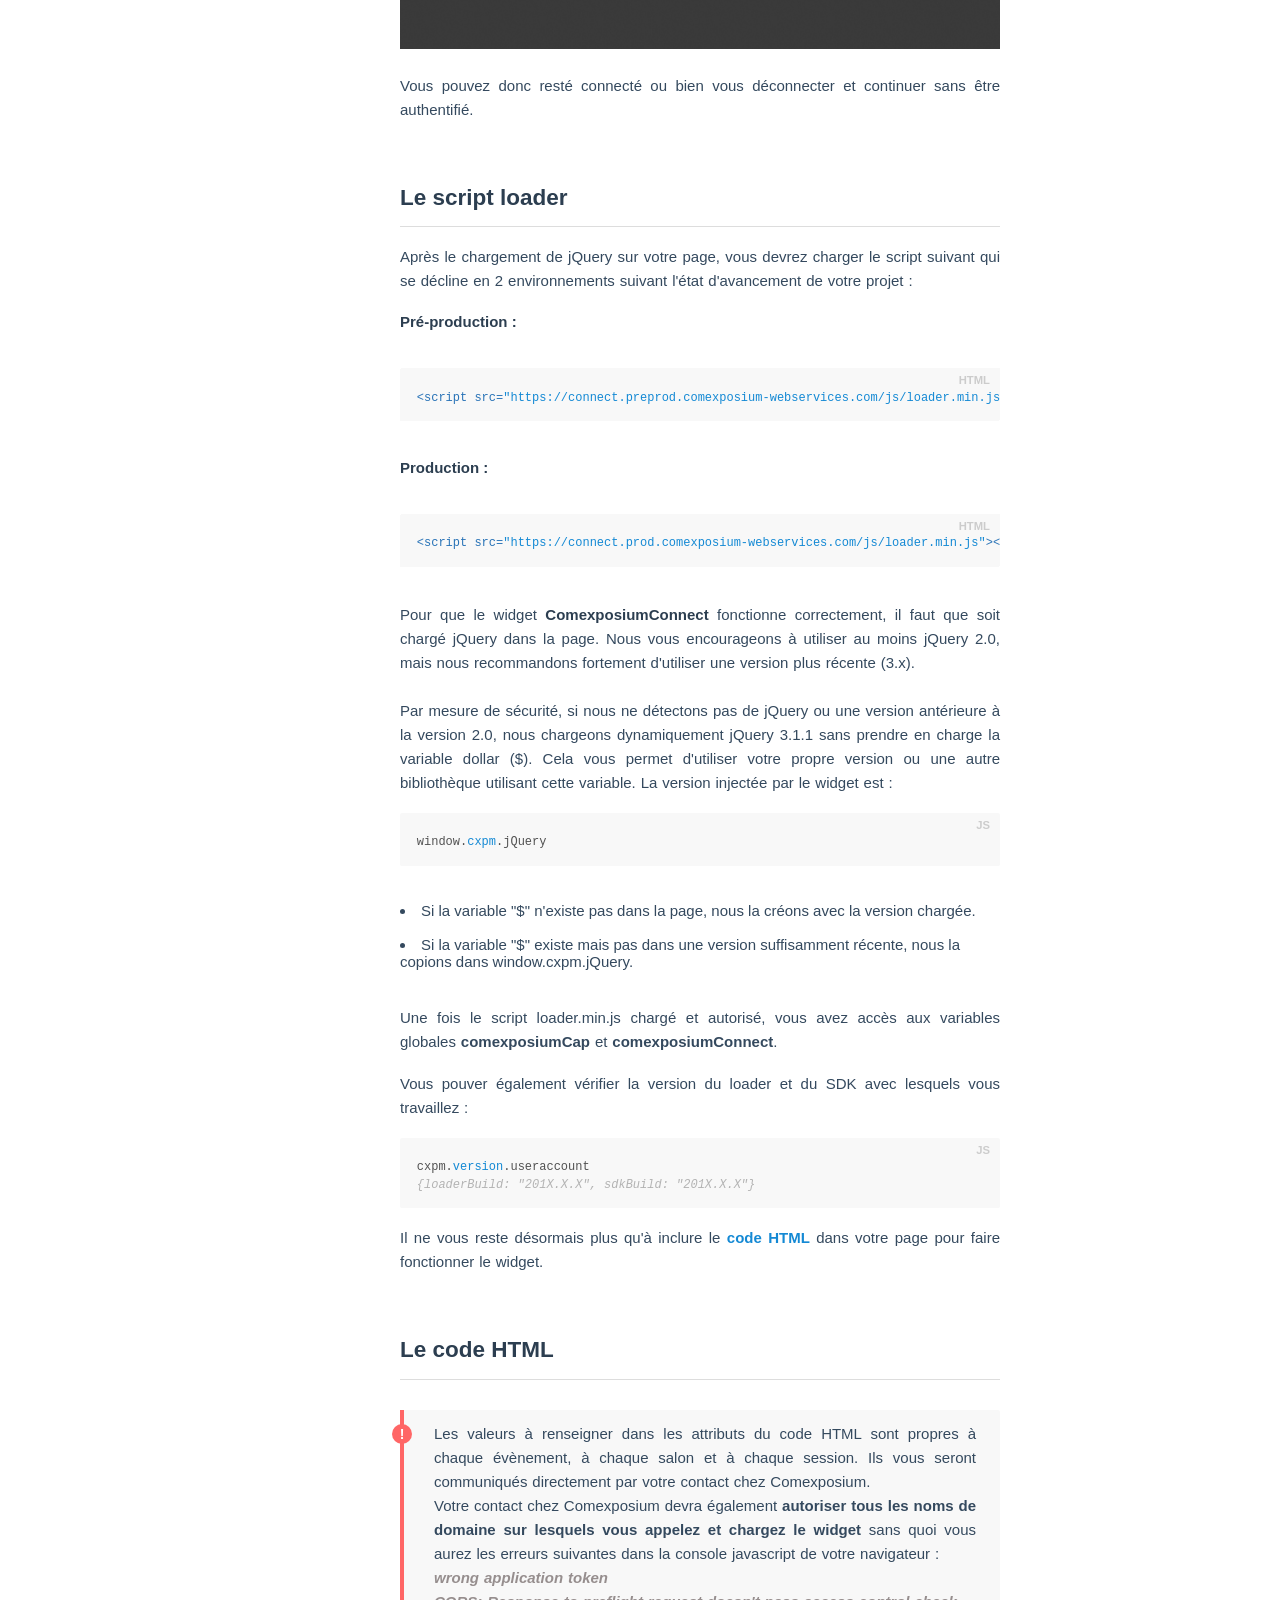
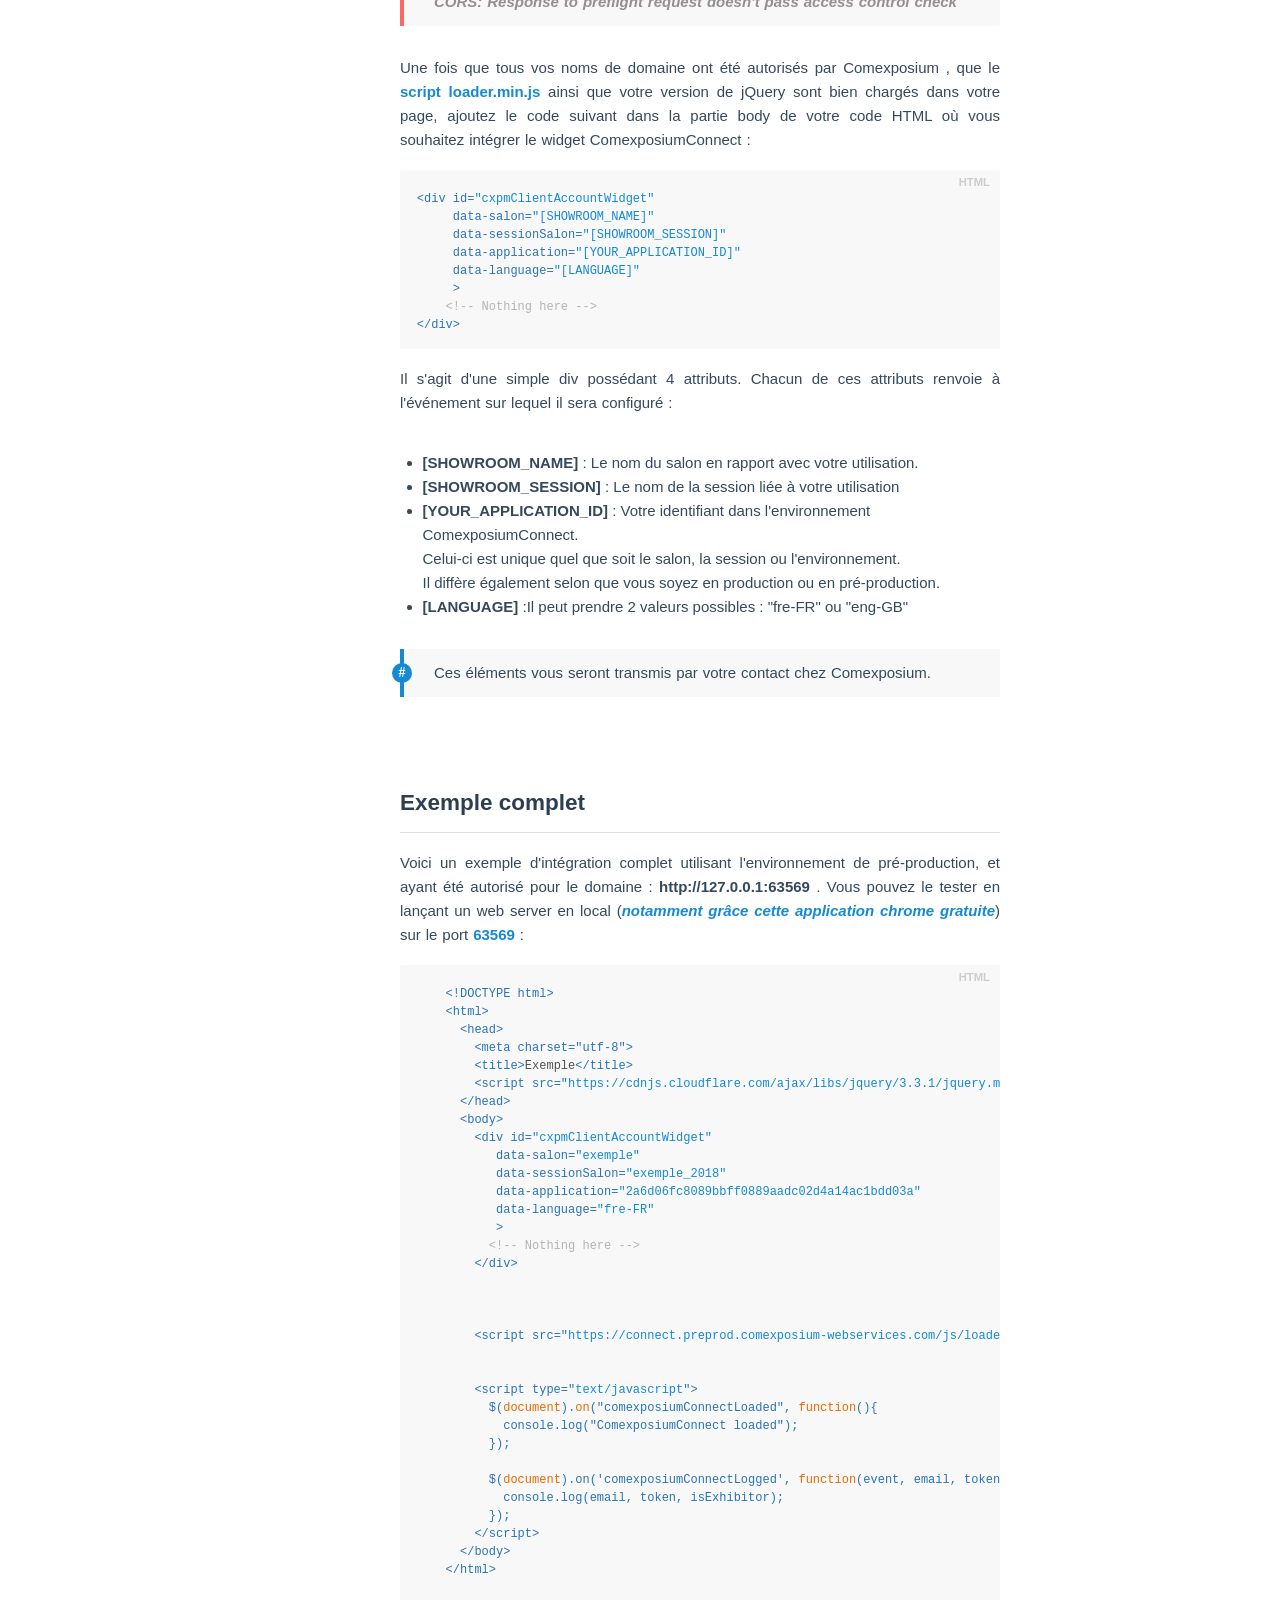
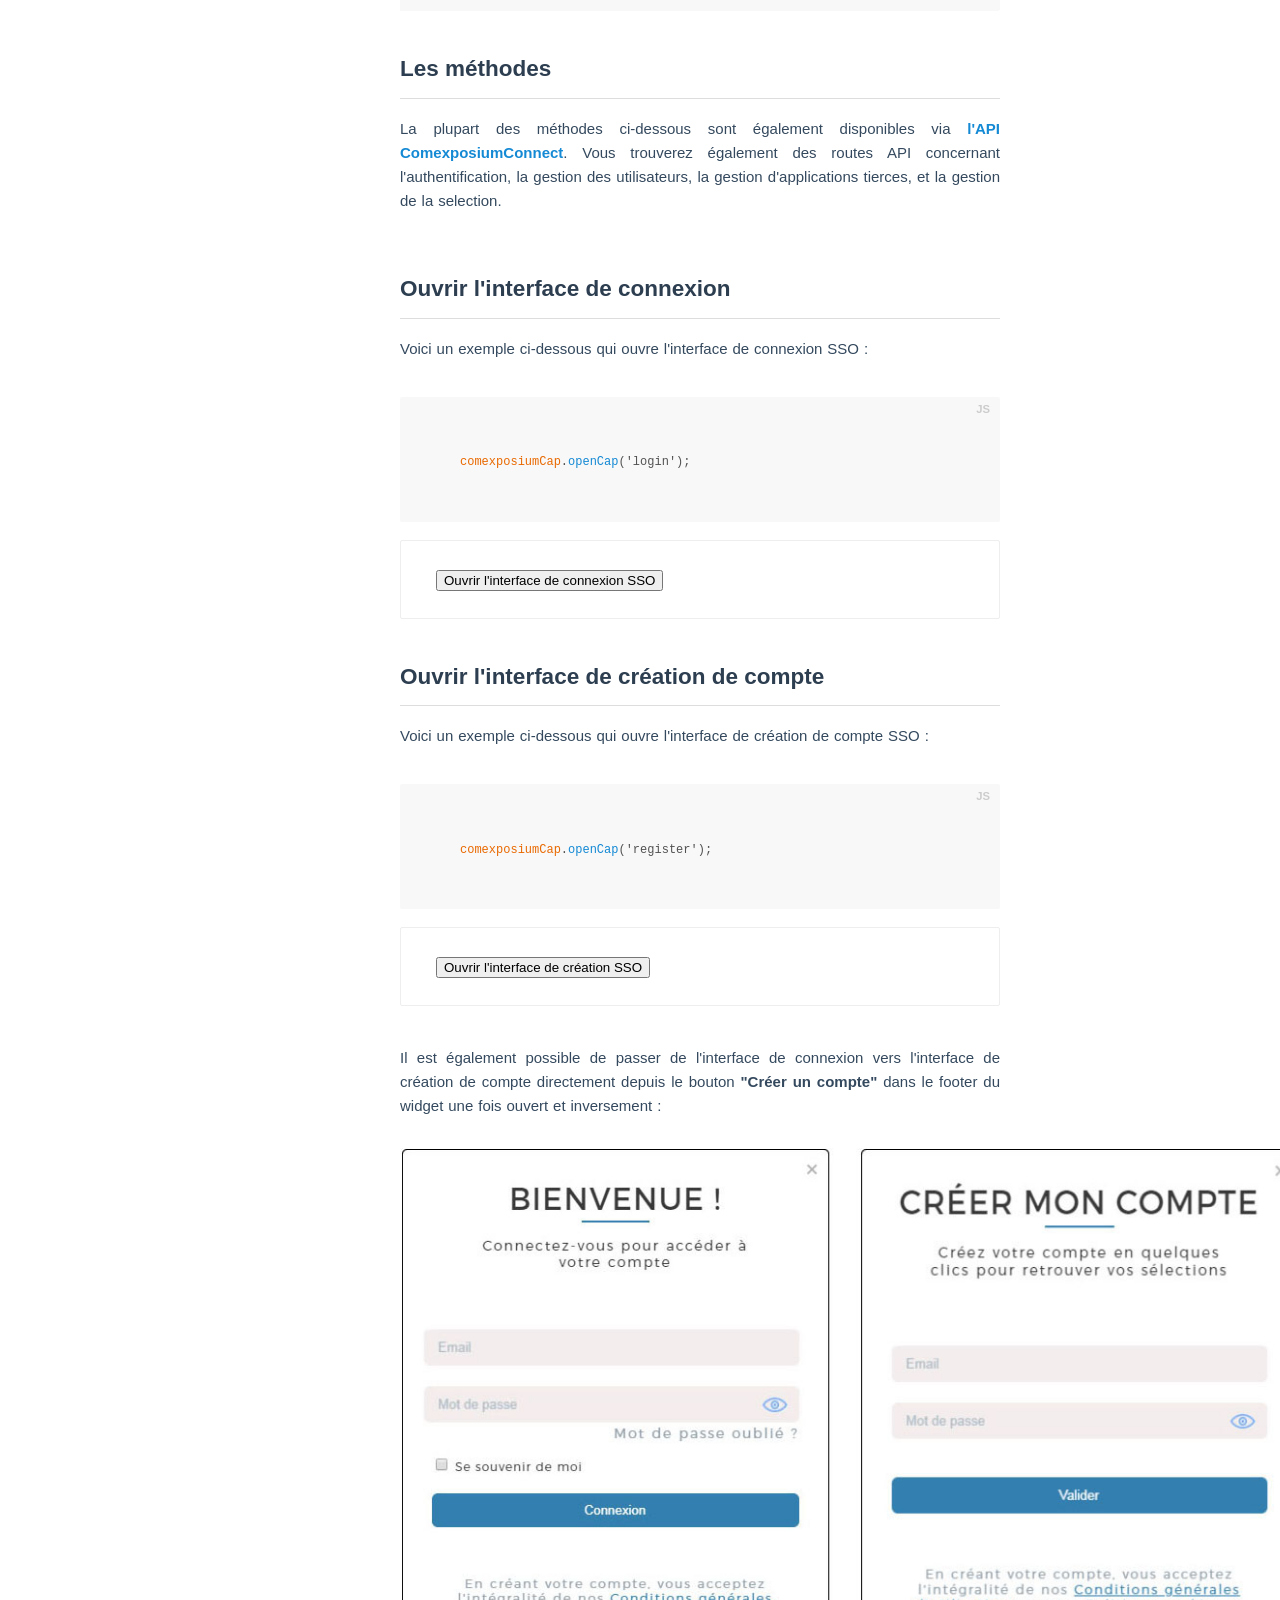
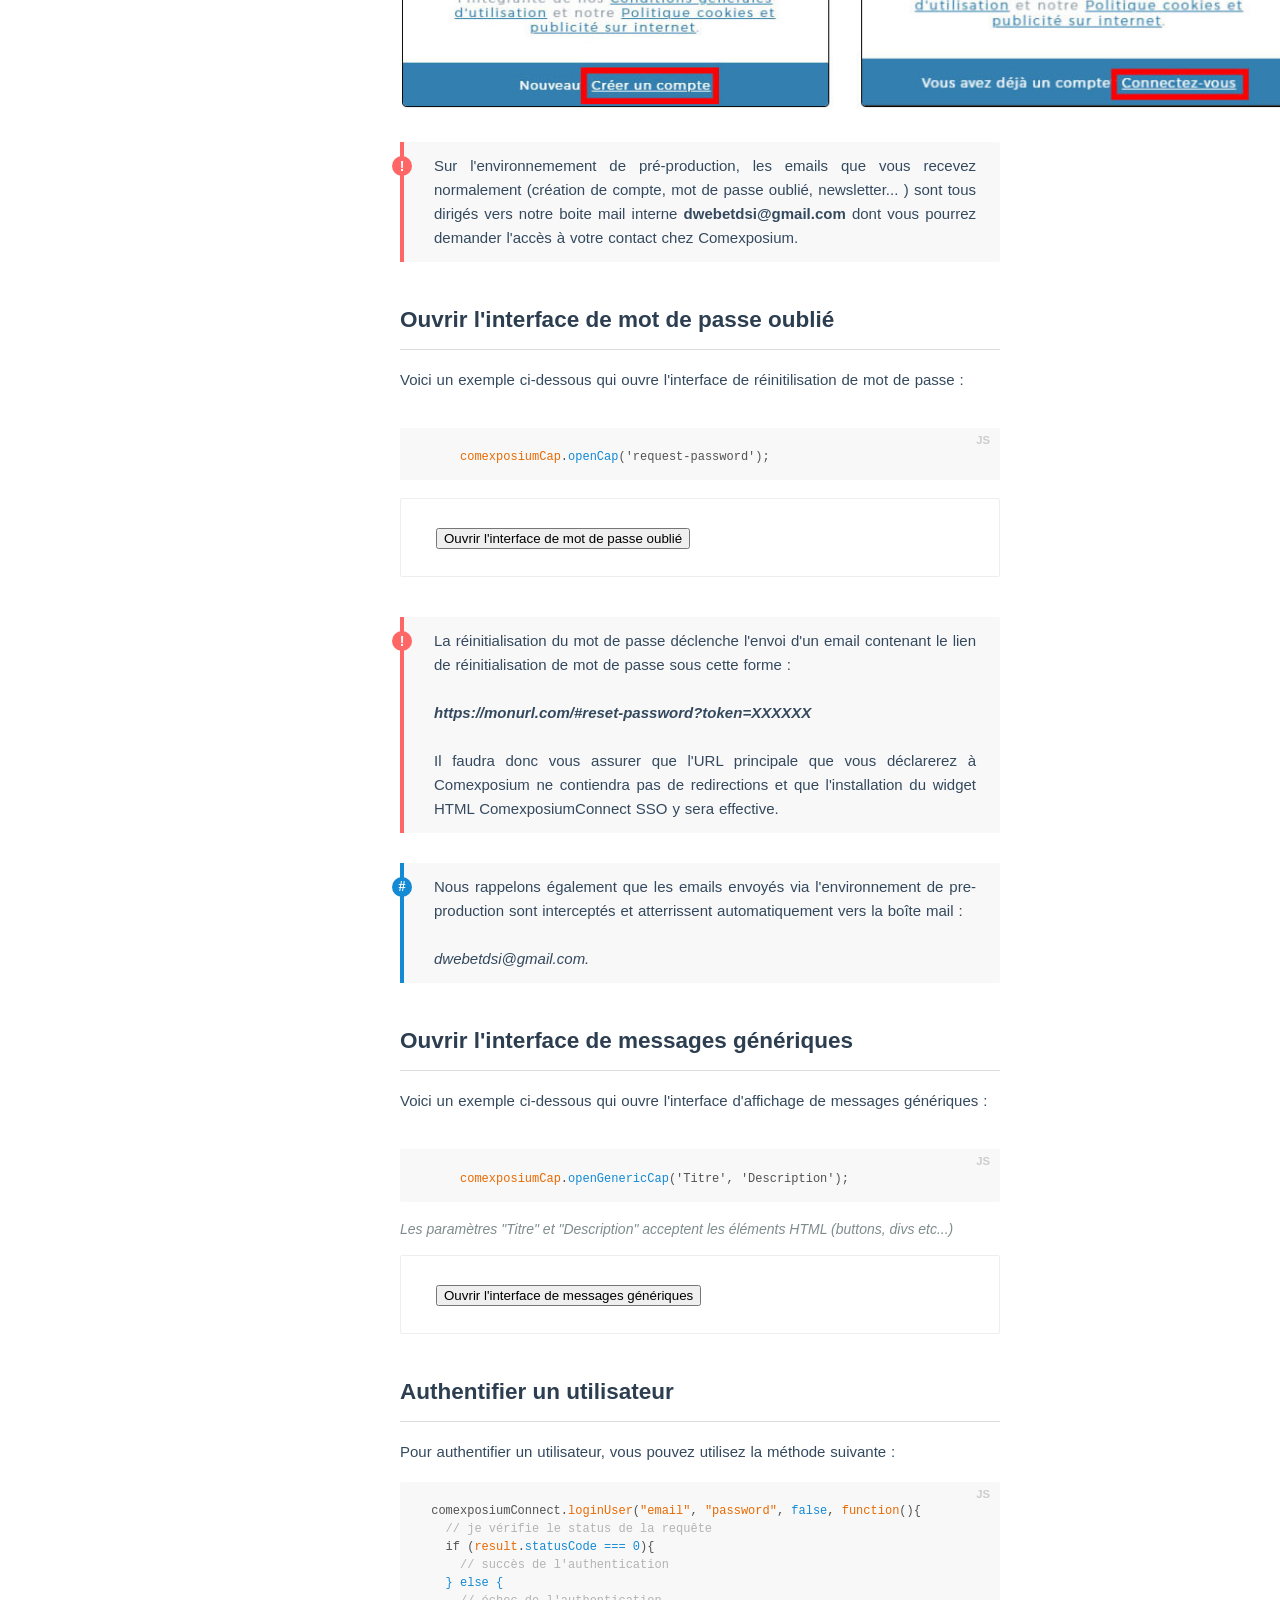
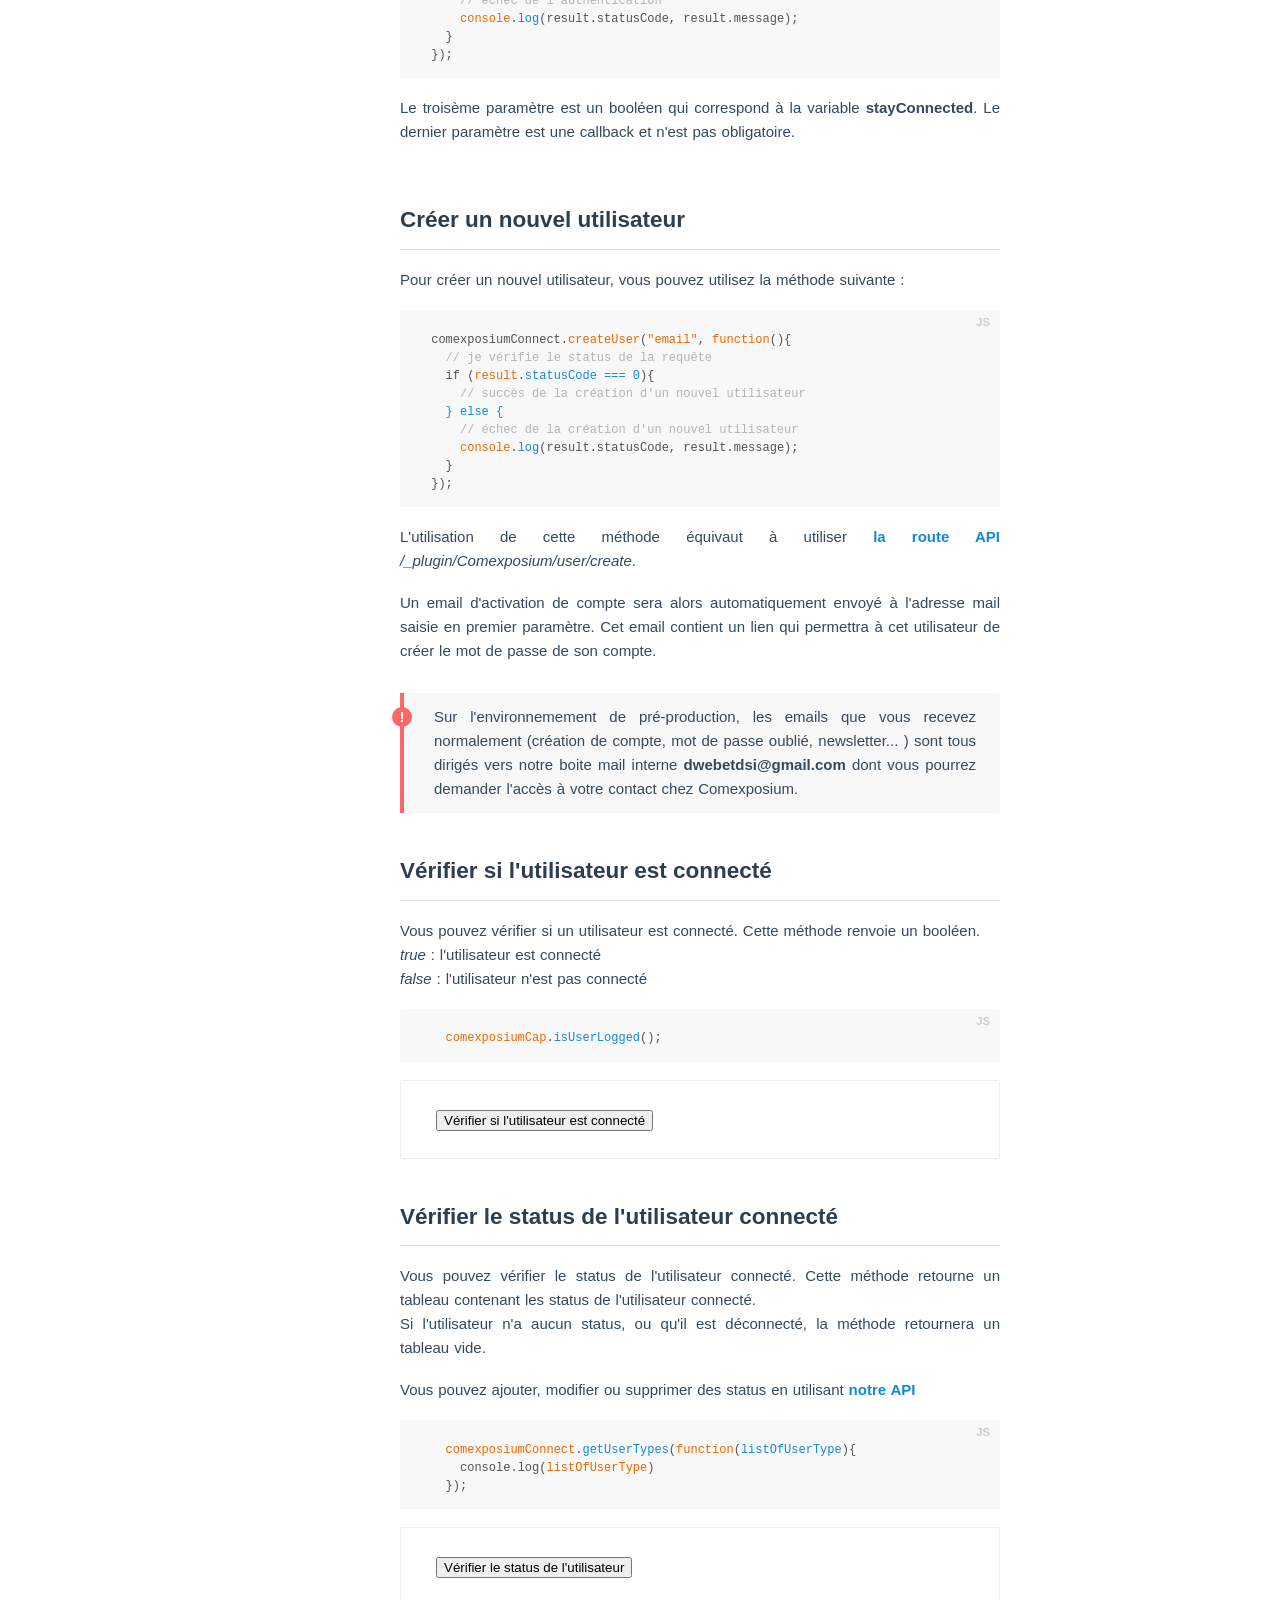
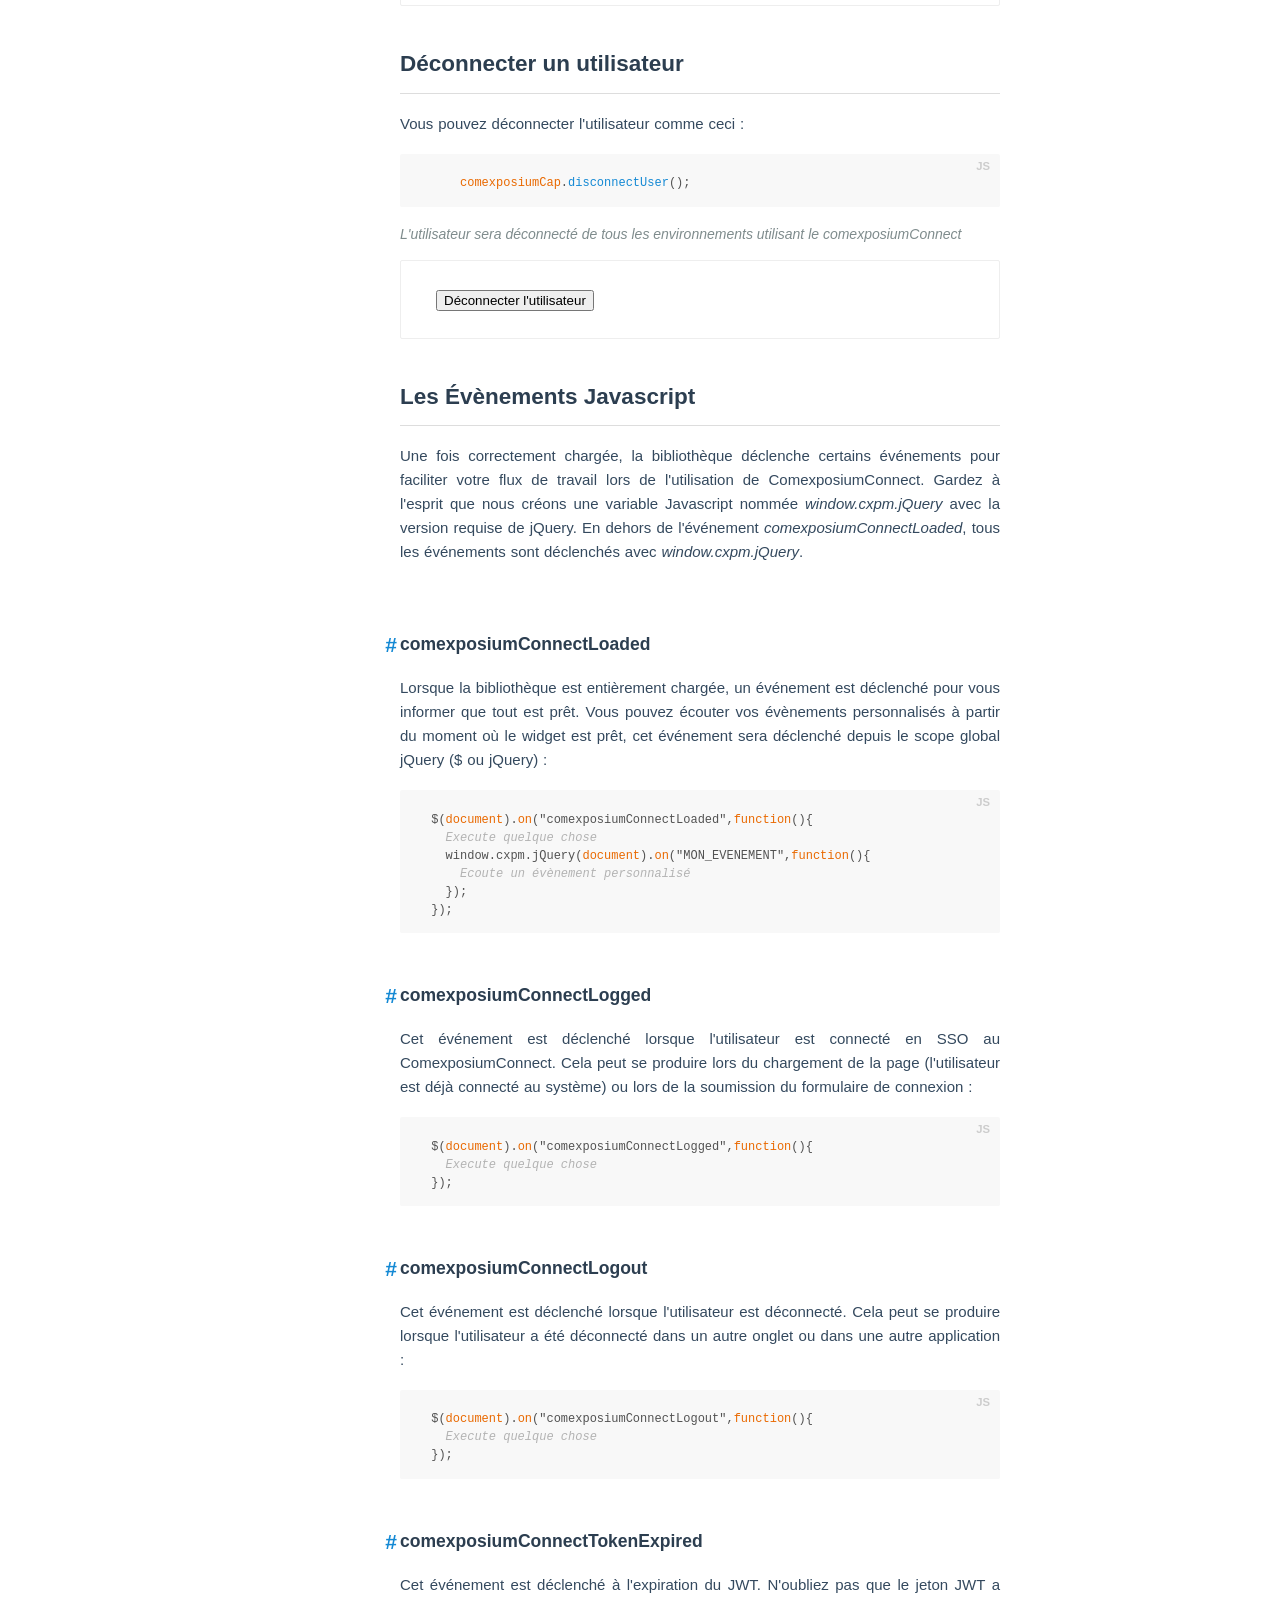
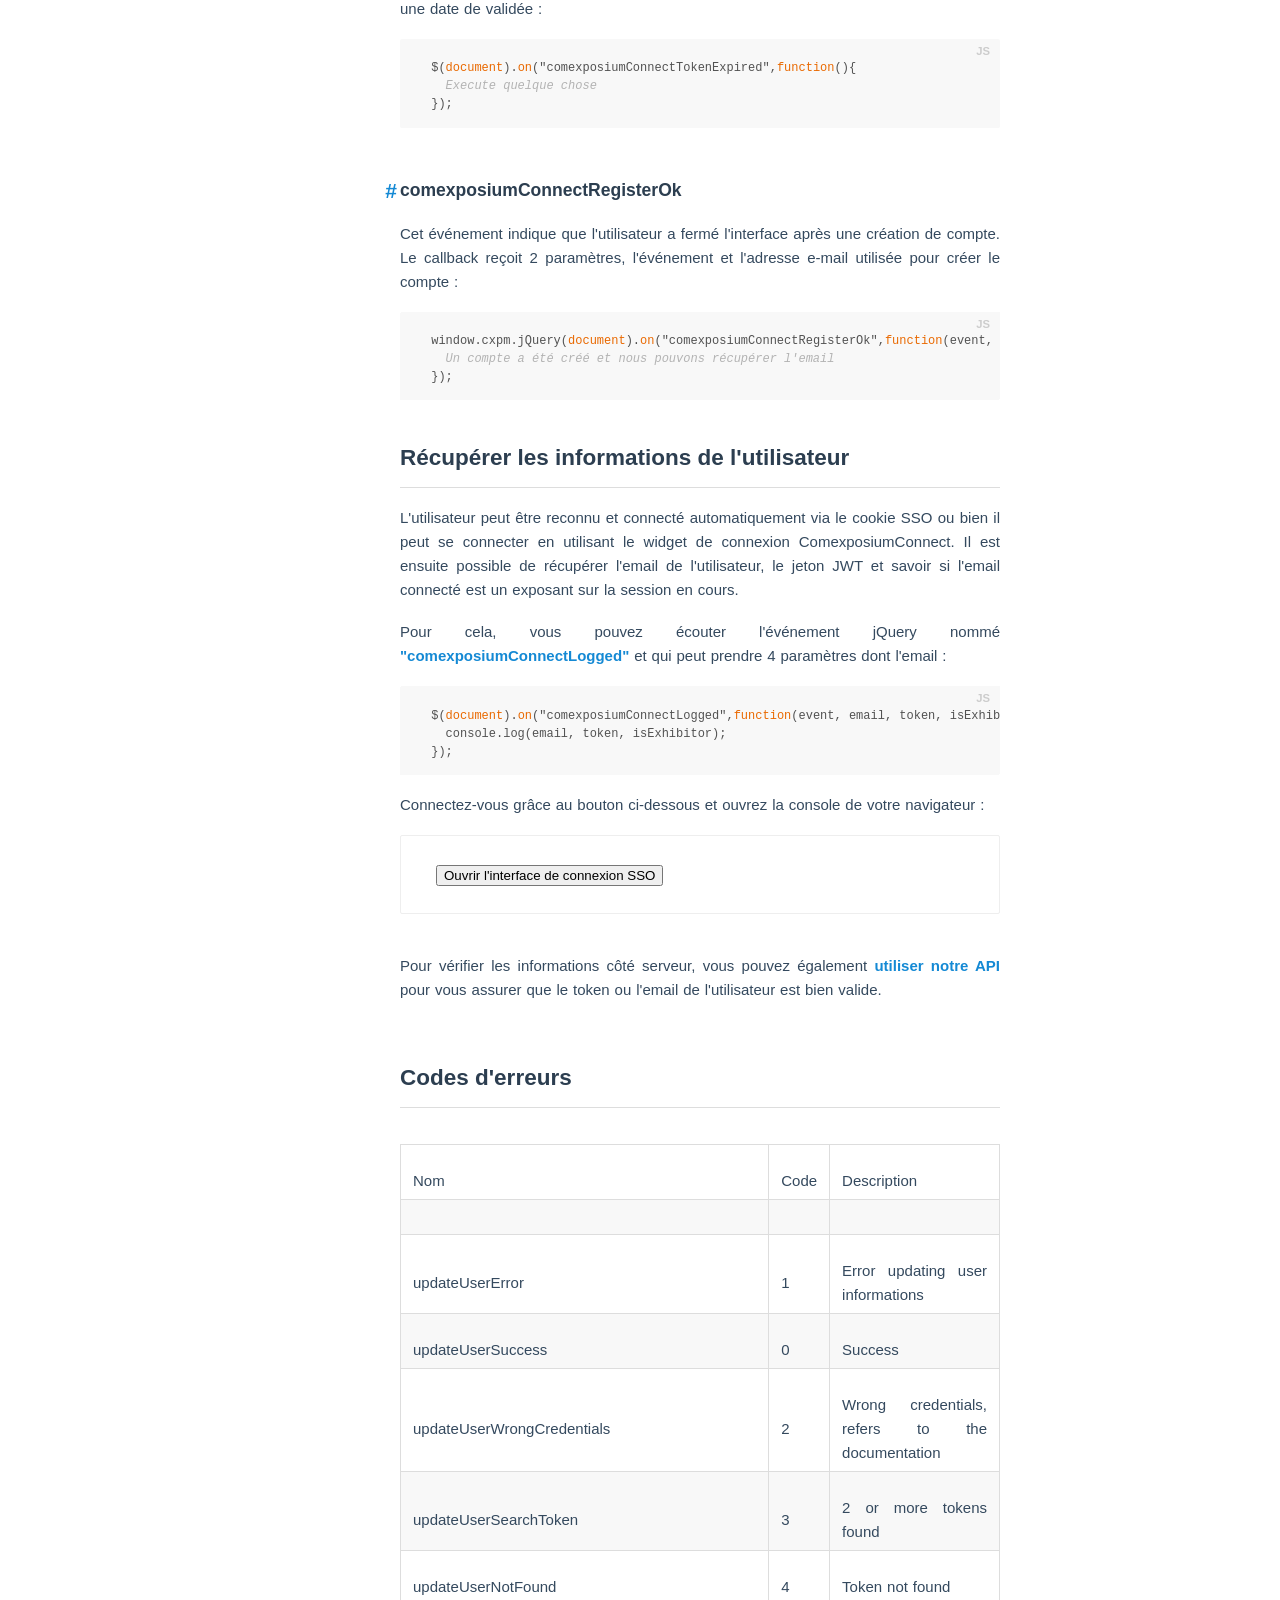
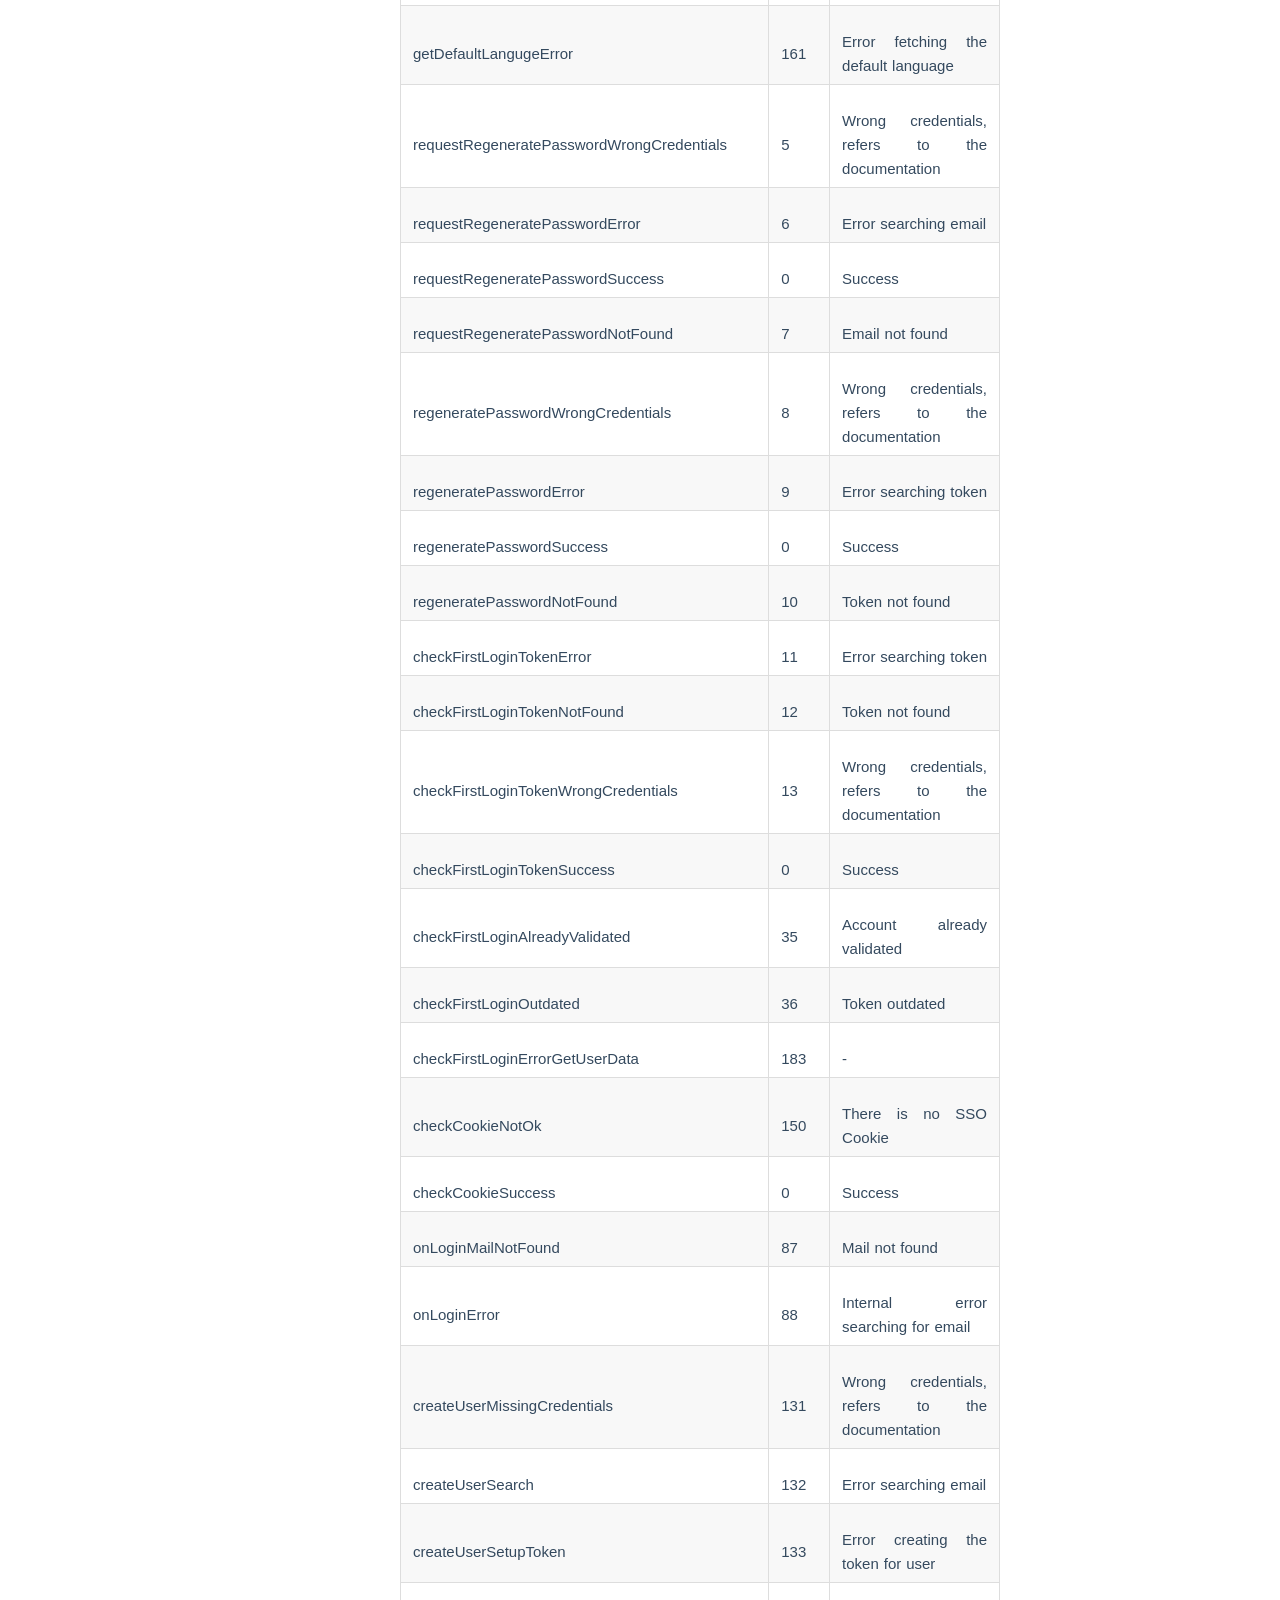
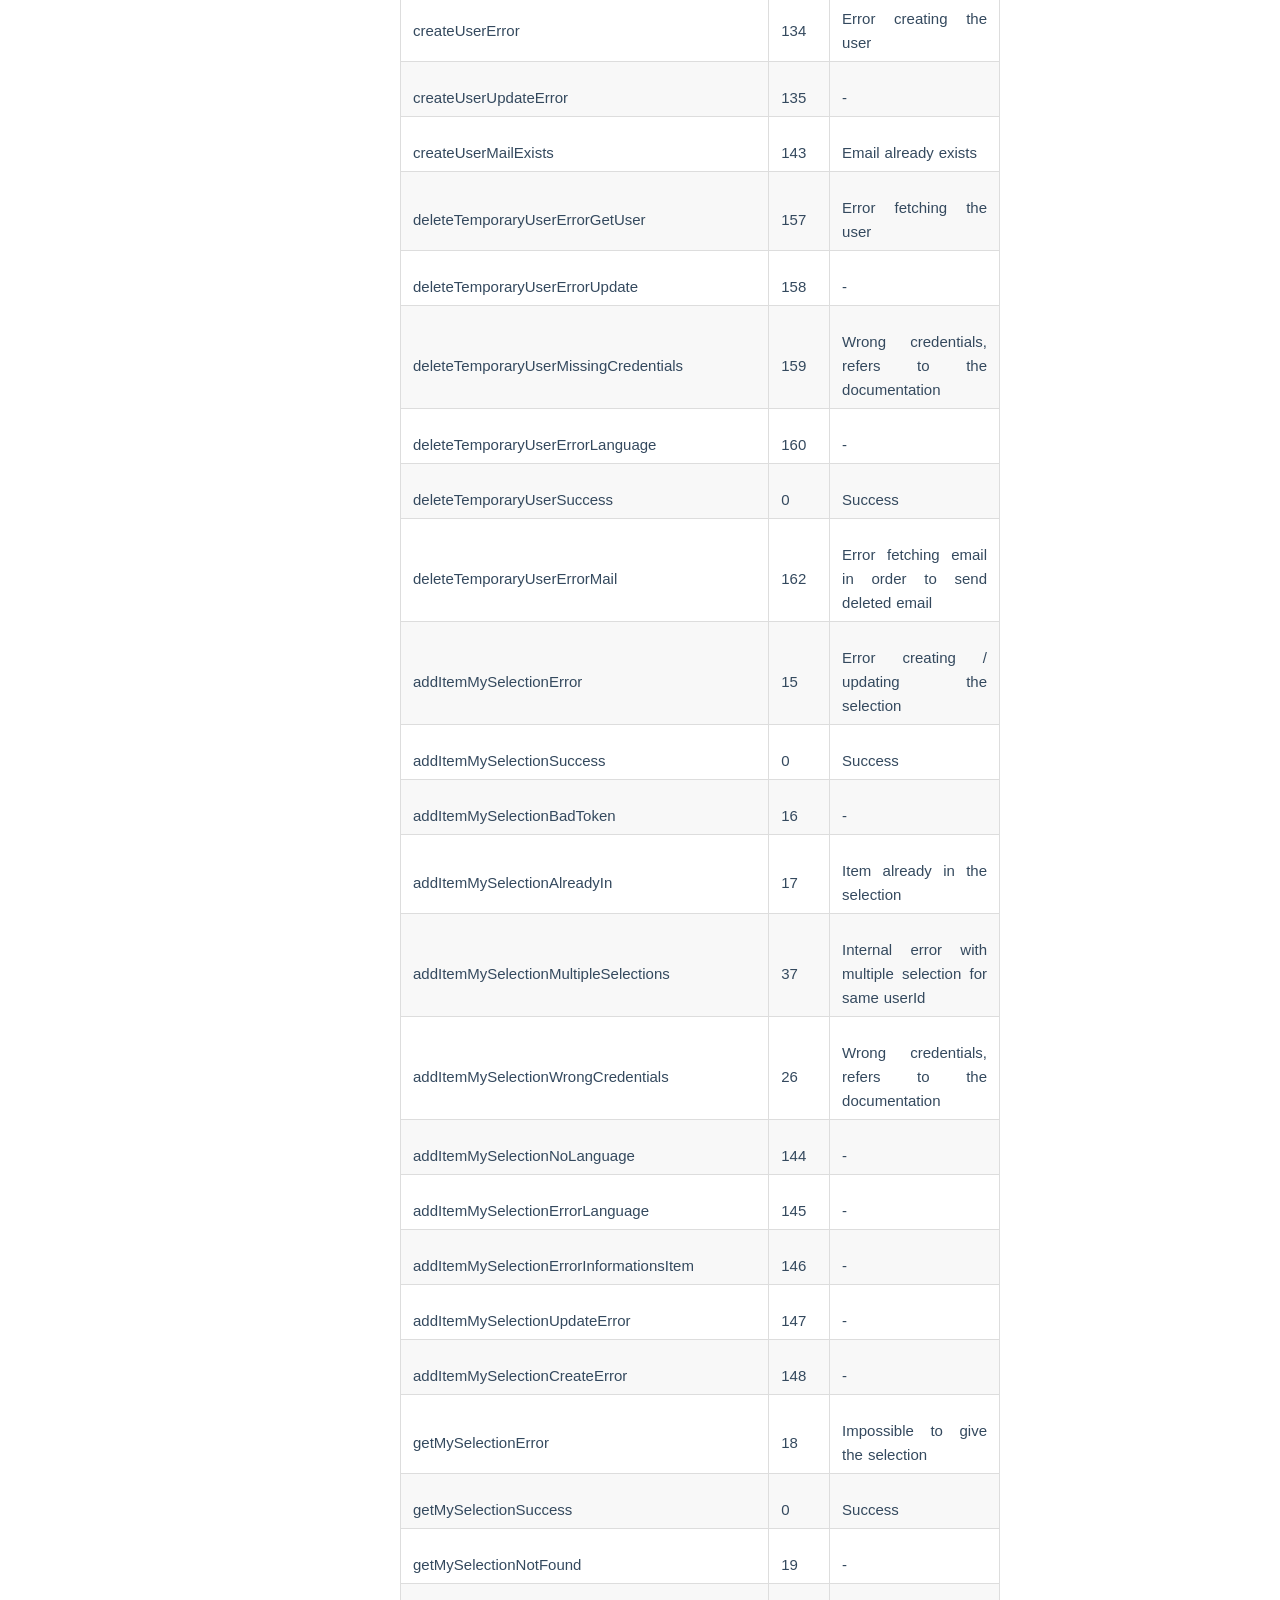
==== commit 338dfb16: "new sdk url env" ====
--- a/index.html
+++ b/index.html
@@ -159,13 +159,13 @@
 <h4>Pré-production :</h4>
 
 <p>
-  <figure class="highlight html"><table><tbody><tr><td class="code"><pre><span class="line"><span class="tag">&lt;<span class="name">script</span> <span class="attr">src</span>=<span class="string">"https://s3.eu-west-2.amazonaws.com/s3.preprod-comexposium/js/loader.min.js"</span>&gt;</span></span><span class="line"><span class="tag">&lt;/<span class="name">script</span>&gt;</span></span><br></pre></td></tr></tbody></table></figure>
+  <figure class="highlight html"><table><tbody><tr><td class="code"><pre><span class="line"><span class="tag">&lt;<span class="name">script</span> <span class="attr">src</span>=<span class="string">"https://connect.preprod.comexposium-webservices.com/js/loader.min.js"</span>&gt;</span></span><span class="line"><span class="tag">&lt;/<span class="name">script</span>&gt;</span></span><br></pre></td></tr></tbody></table></figure>
 </p>
 
 <h4>Production :</h4>
 
 <p>
-  <figure class="highlight html"><table><tbody><tr><td class="code"><pre><span class="line"><span class="tag">&lt;<span class="name">script</span> <span class="attr">src</span>=<span class="string">"https://s3-eu-west-1.amazonaws.com/s3.comexposium/js/loader.min.js"</span>&gt;</span></span><span class="line"><span class="tag">&lt;/<span class="name">script</span>&gt;</span></span><br></pre></td></tr></tbody></table></figure>
+  <figure class="highlight html"><table><tbody><tr><td class="code"><pre><span class="line"><span class="tag">&lt;<span class="name">script</span> <span class="attr">src</span>=<span class="string">"https://connect.prod.comexposium-webservices.com/js/loader.min.js"</span>&gt;</span></span><span class="line"><span class="tag">&lt;/<span class="name">script</span>&gt;</span></span><br></pre></td></tr></tbody></table></figure>
 </p>
 
     <p>Pour que le widget <strong>ComexposiumConnect</strong> fonctionne correctement, il faut que soit chargé jQuery dans la page. Nous vous encourageons à utiliser au moins jQuery 2.0, mais nous recommandons fortement d'utiliser une version plus récente (3.x). <br />
@@ -244,7 +244,7 @@
         <span class="tag">&lt;/<span class="name">div</span>&gt;</span></span><br>
 
 
-        <span class="tag">&lt;script <span class="attr">src</span>="<span class="string">https://s3.eu-west-2.amazonaws.com/s3.preprod-comexposium/js/loader.min.js</span>"&gt;</span><span class="tag">&lt;/script&gt;</span>
+        <span class="tag">&lt;script <span class="attr">src</span>="<span class="string">https://connect.preprod.comexposium-webservices.com/js/loader.min.js</span>"&gt;</span><span class="tag">&lt;/script&gt;</span>
 
 
         <span class="tag">&lt;script <span class="attr">type</span>="<span class="string">text/javascript</span>"&gt;</span>
@@ -498,7 +498,7 @@
   </div>
 </div>
 <p>Pour vérifier les informations côté serveur, vous pouvez également <a href="http://docs.comexposium-sso.com/" target="_blank">utiliser notre API</a> pour vous assurer que le token ou l'email de l'utilisateur est bien valide.</p>
-<script src="https://s3.eu-west-2.amazonaws.com/s3.preprod-comexposium/js/loader.min.js"></script>
+<script src="https://connect.preprod.comexposium-webservices.com/js/loader.min.js"></script>
 <script type="text/javascript">
 $(document).ready(function(){
   $("#isUserLoggedDemo").click(function(){
--- a/cxpmconnect_files/page.css
+++ b/cxpmconnect_files/page.css
@@ -827,7 +827,7 @@
 }
 .sidebar .sidebar-inner {
   width: 285px;
-  padding: 40px 20px 60px 60px;
+  padding: 0px 20px 60px 60px;
 }
 .sidebar .version-select {
   vertical-align: middle;
